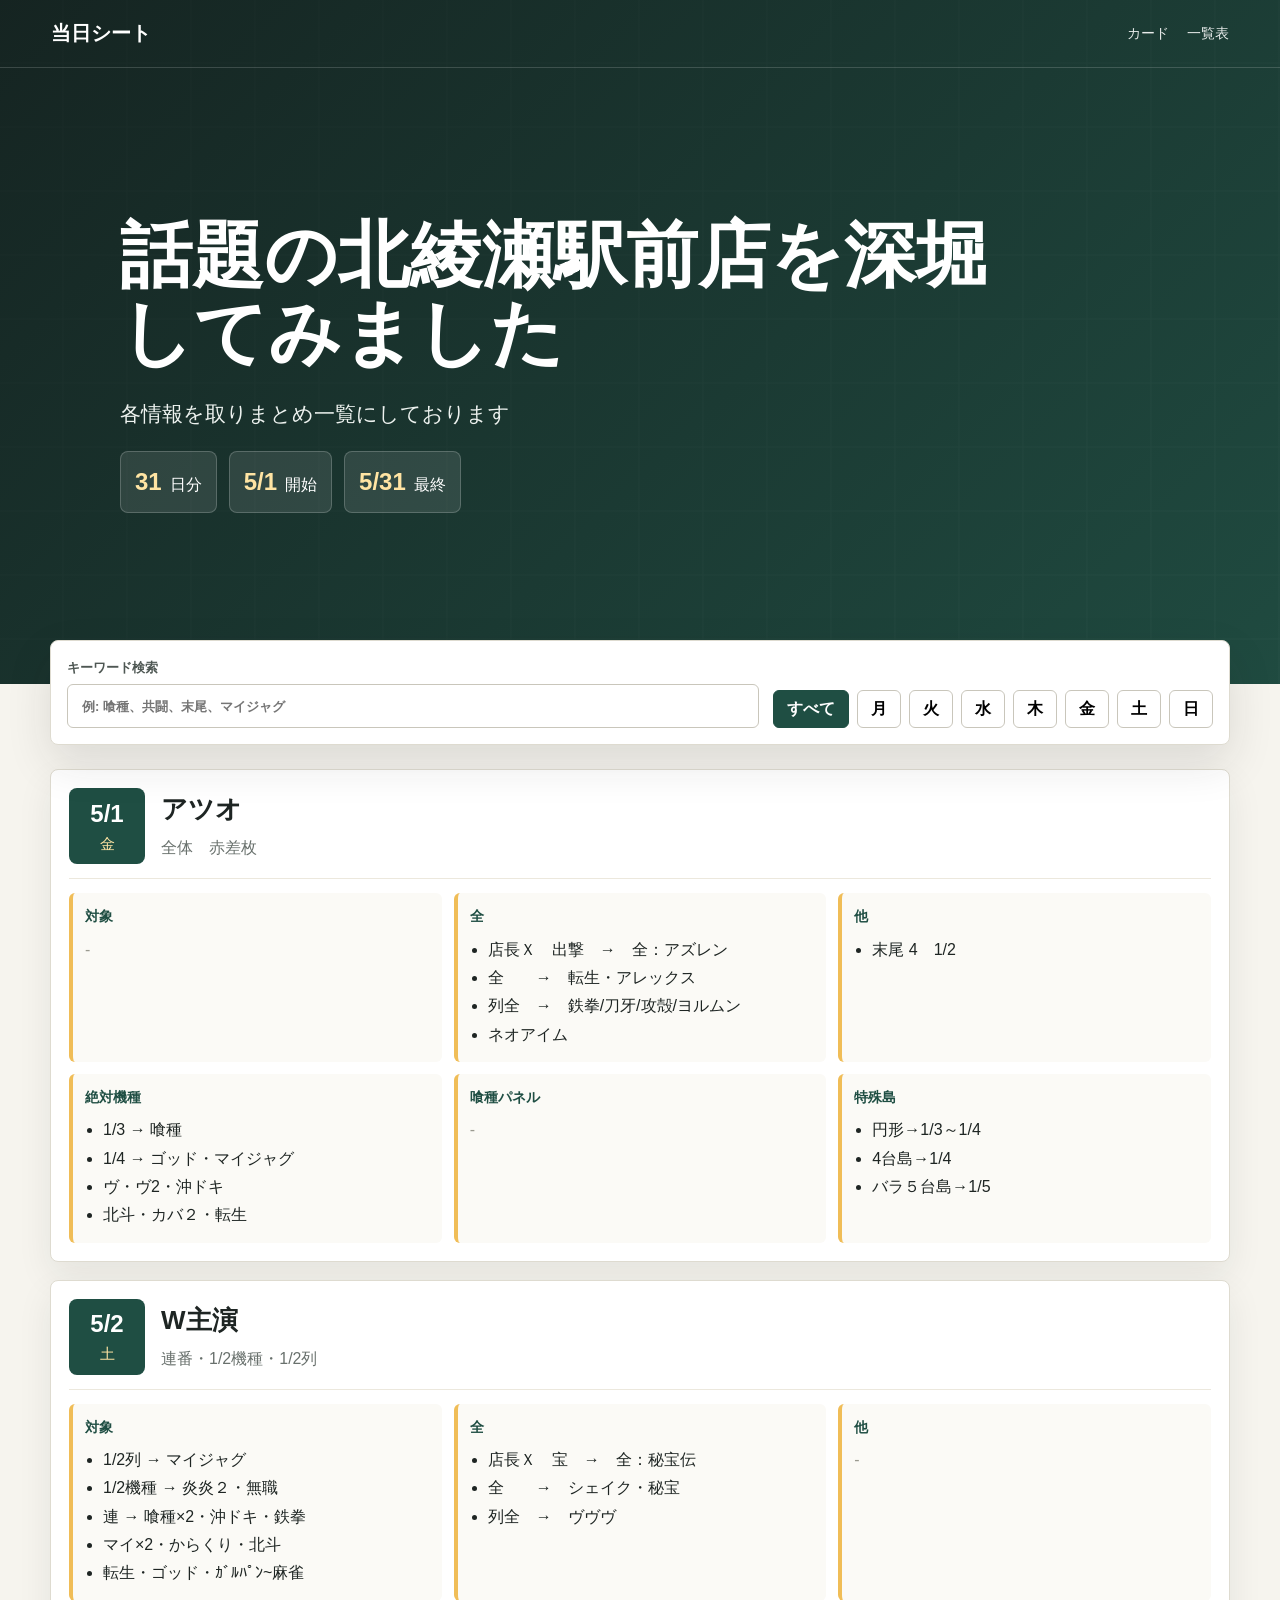
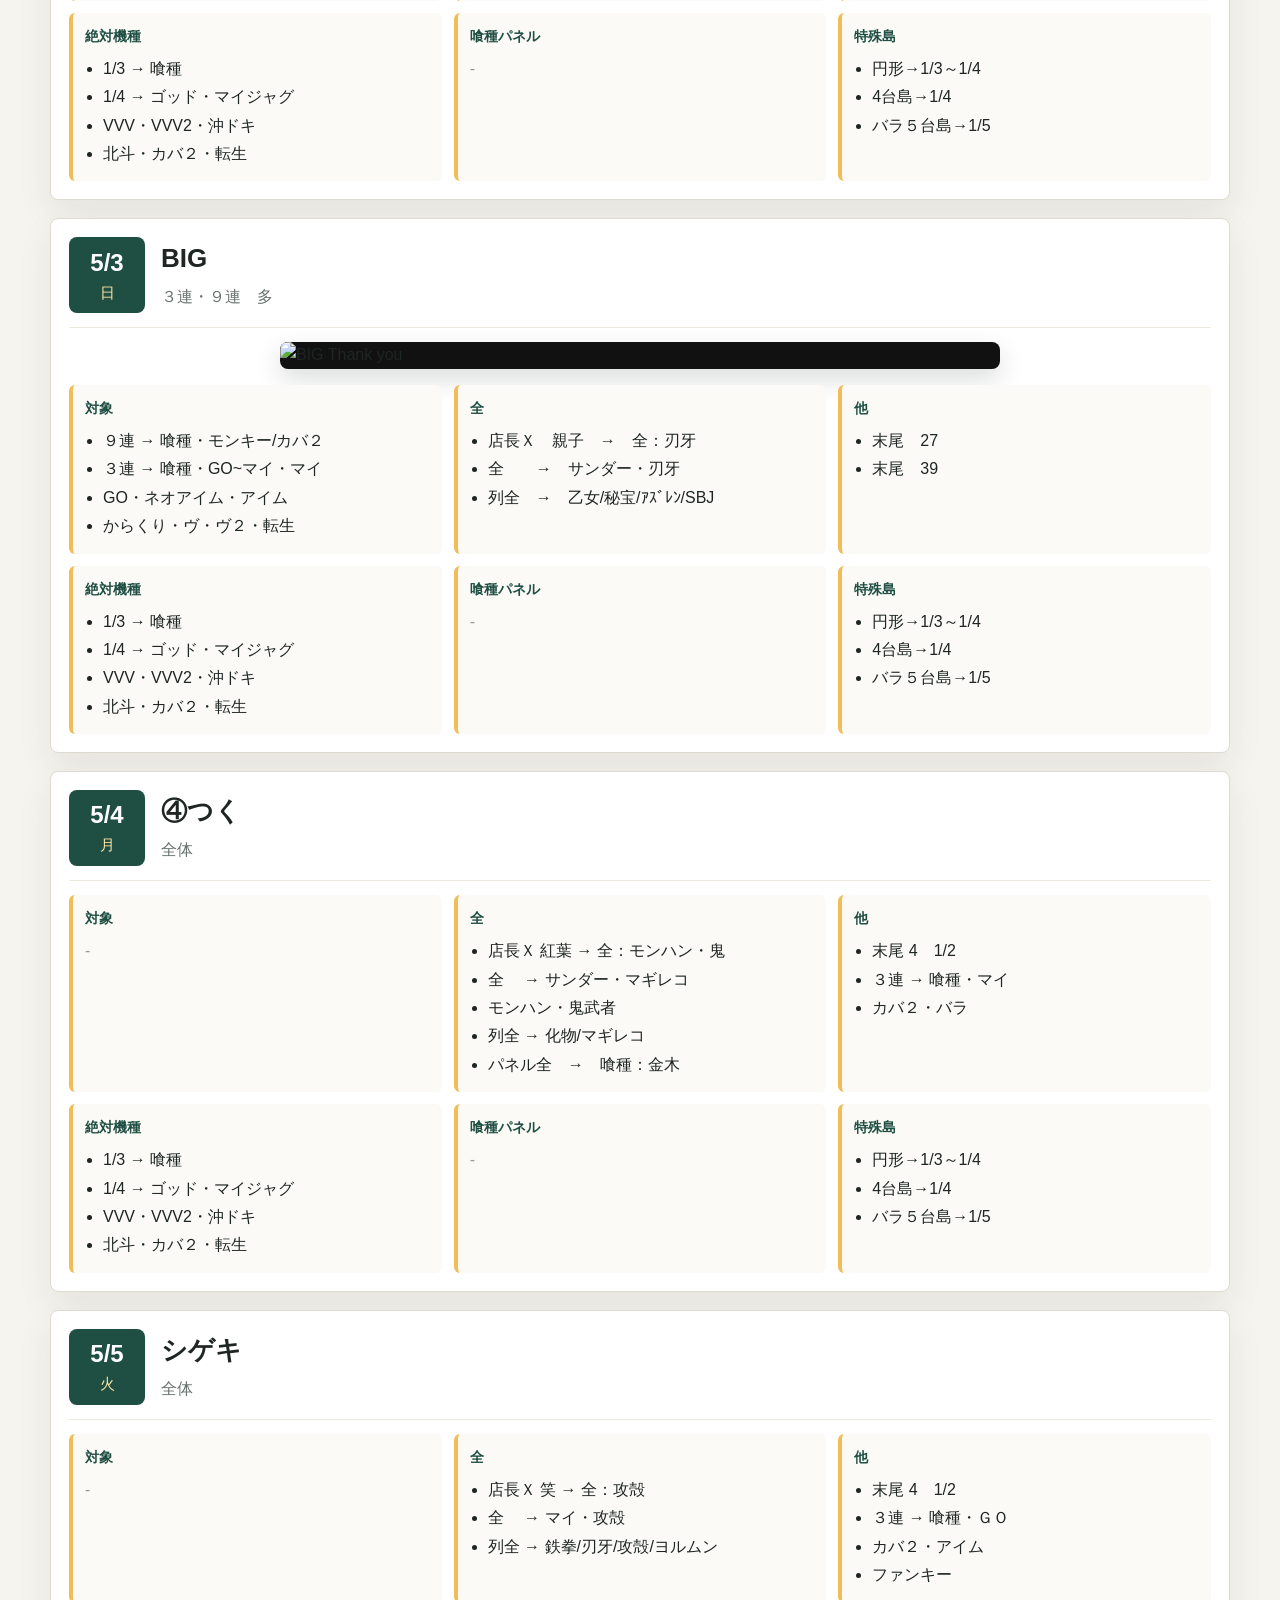
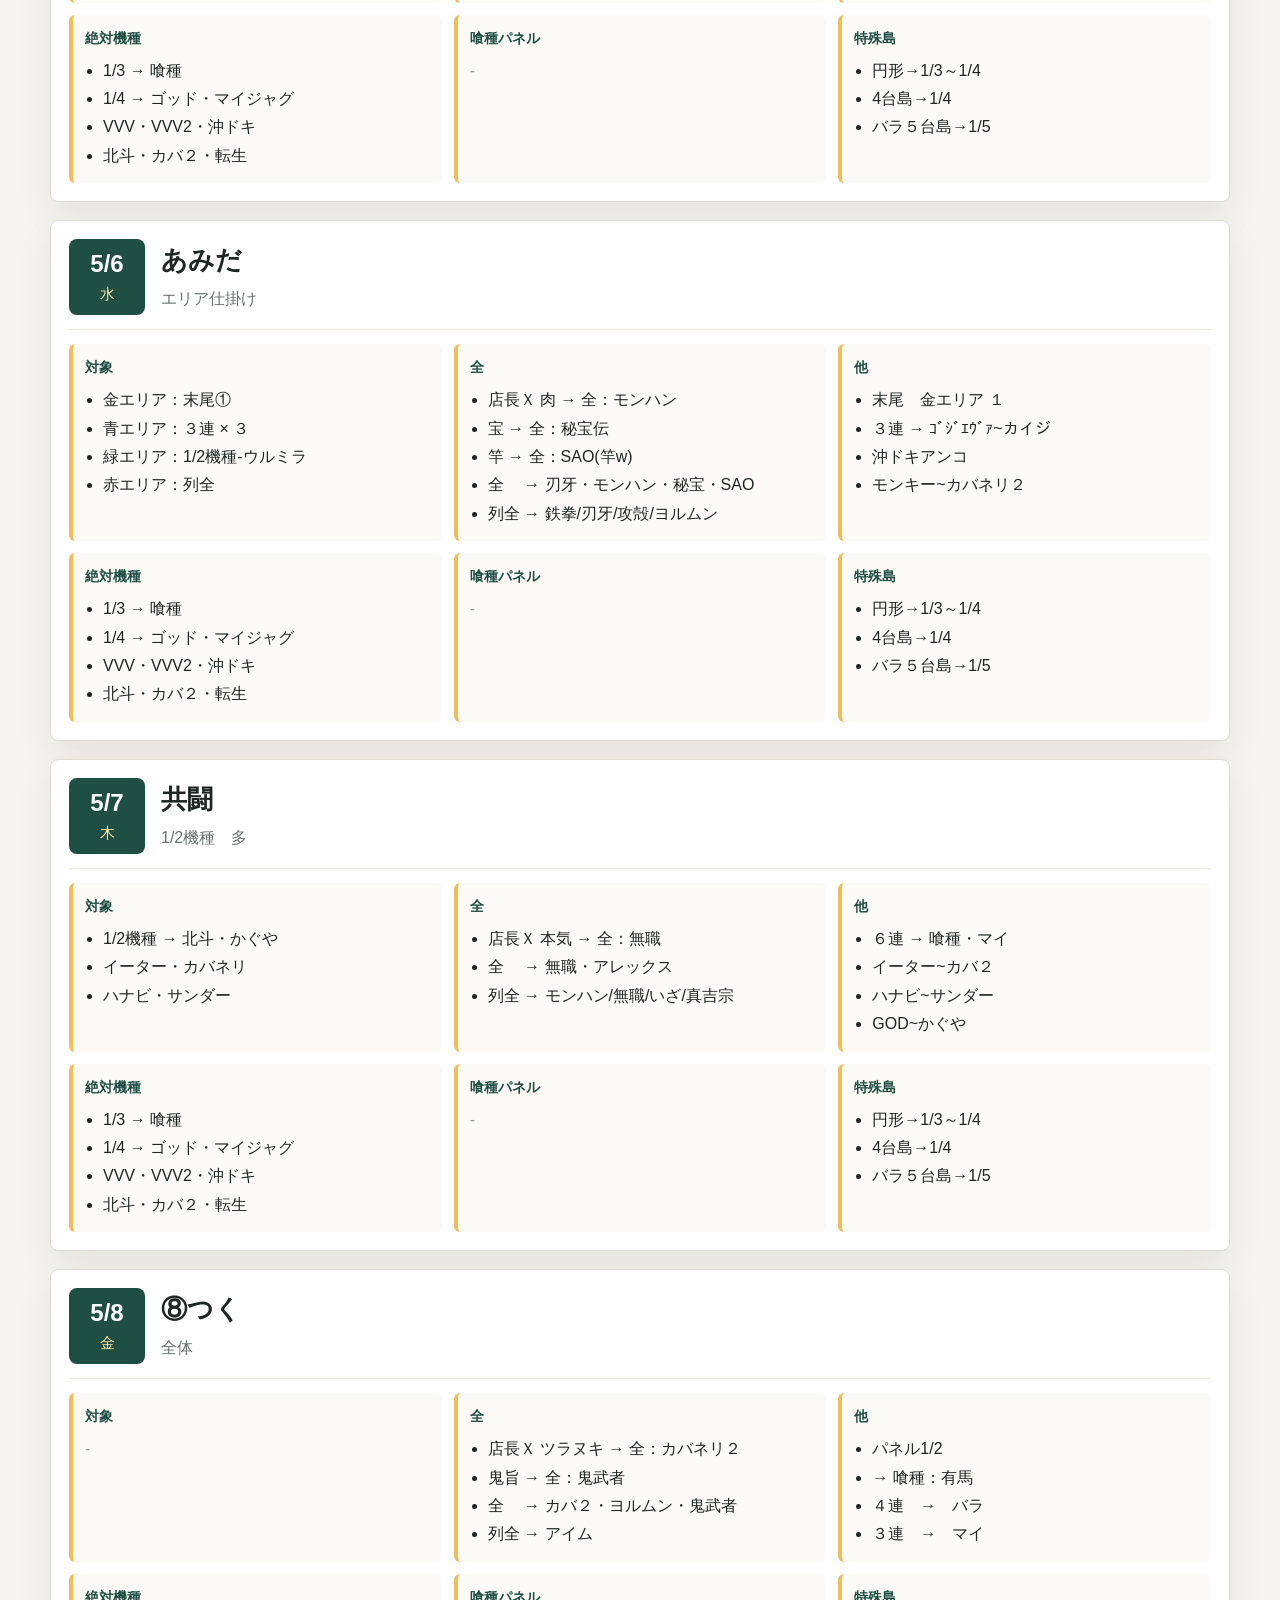
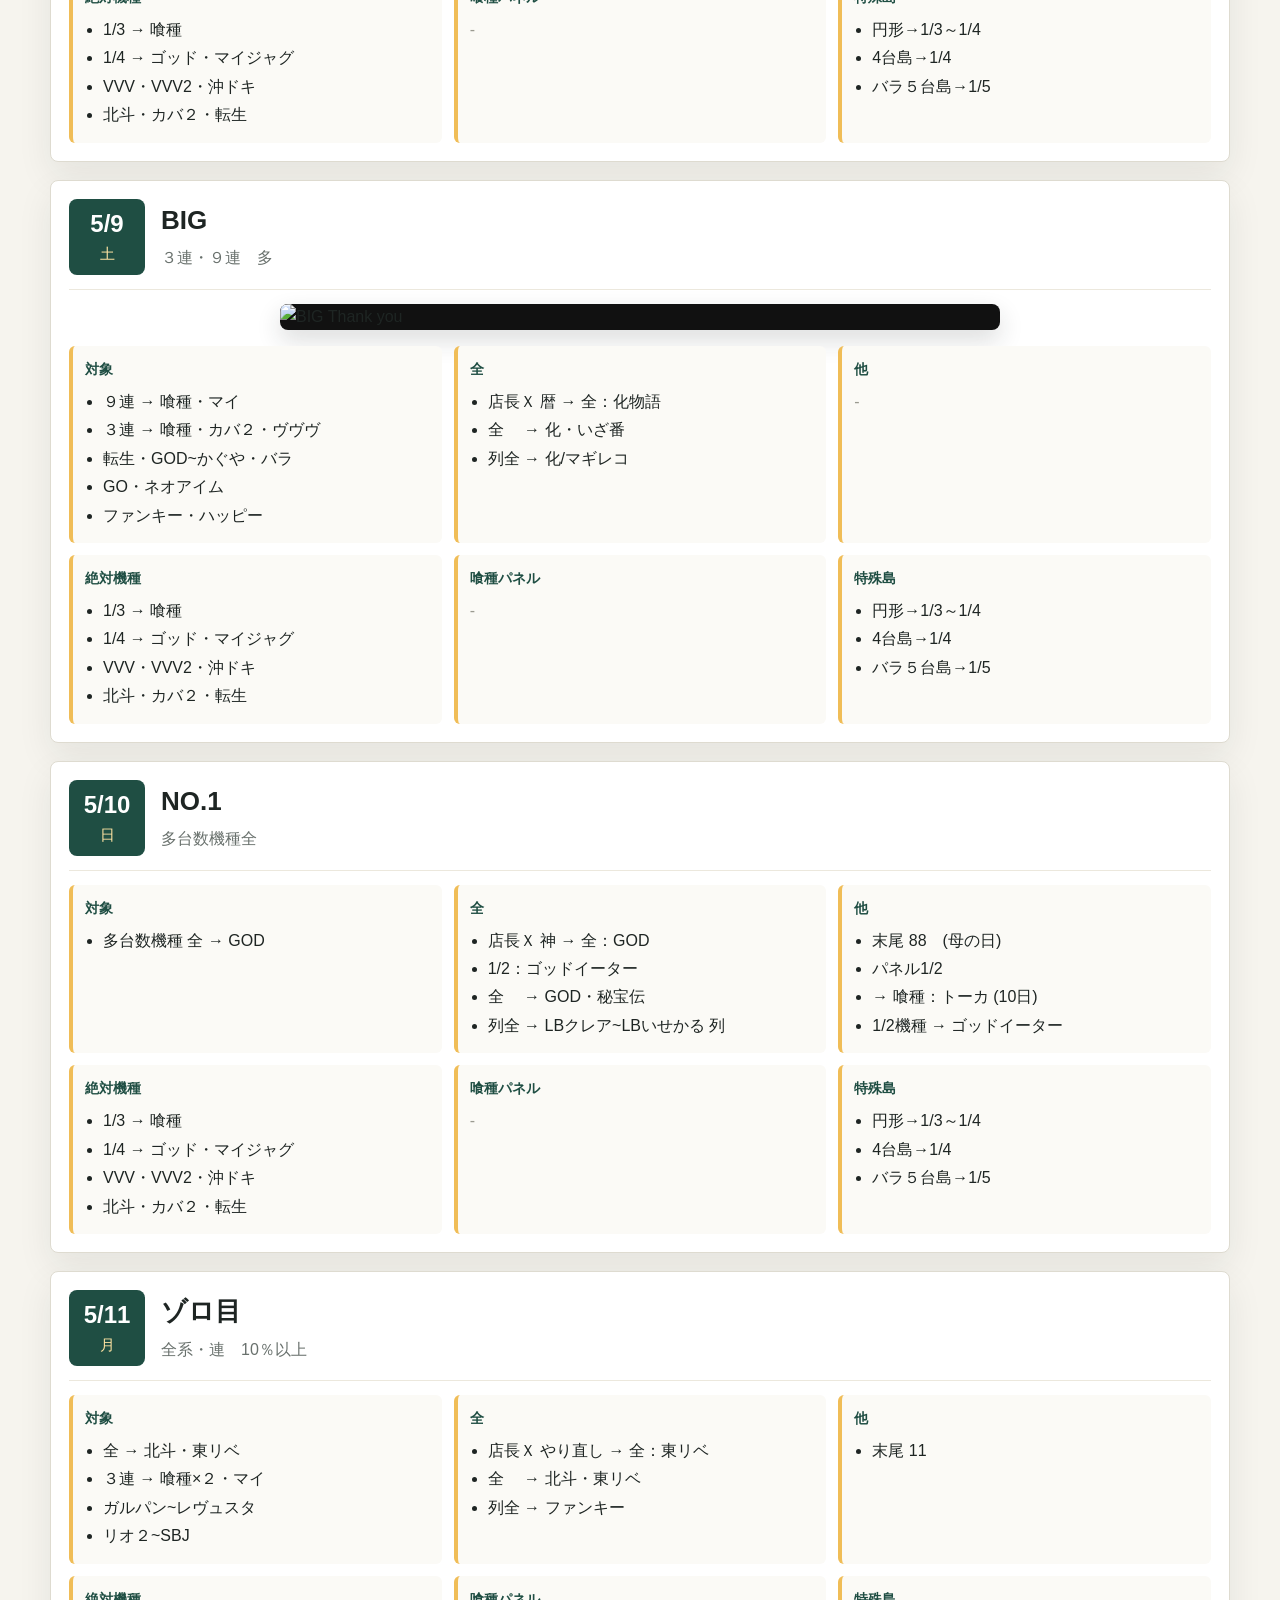
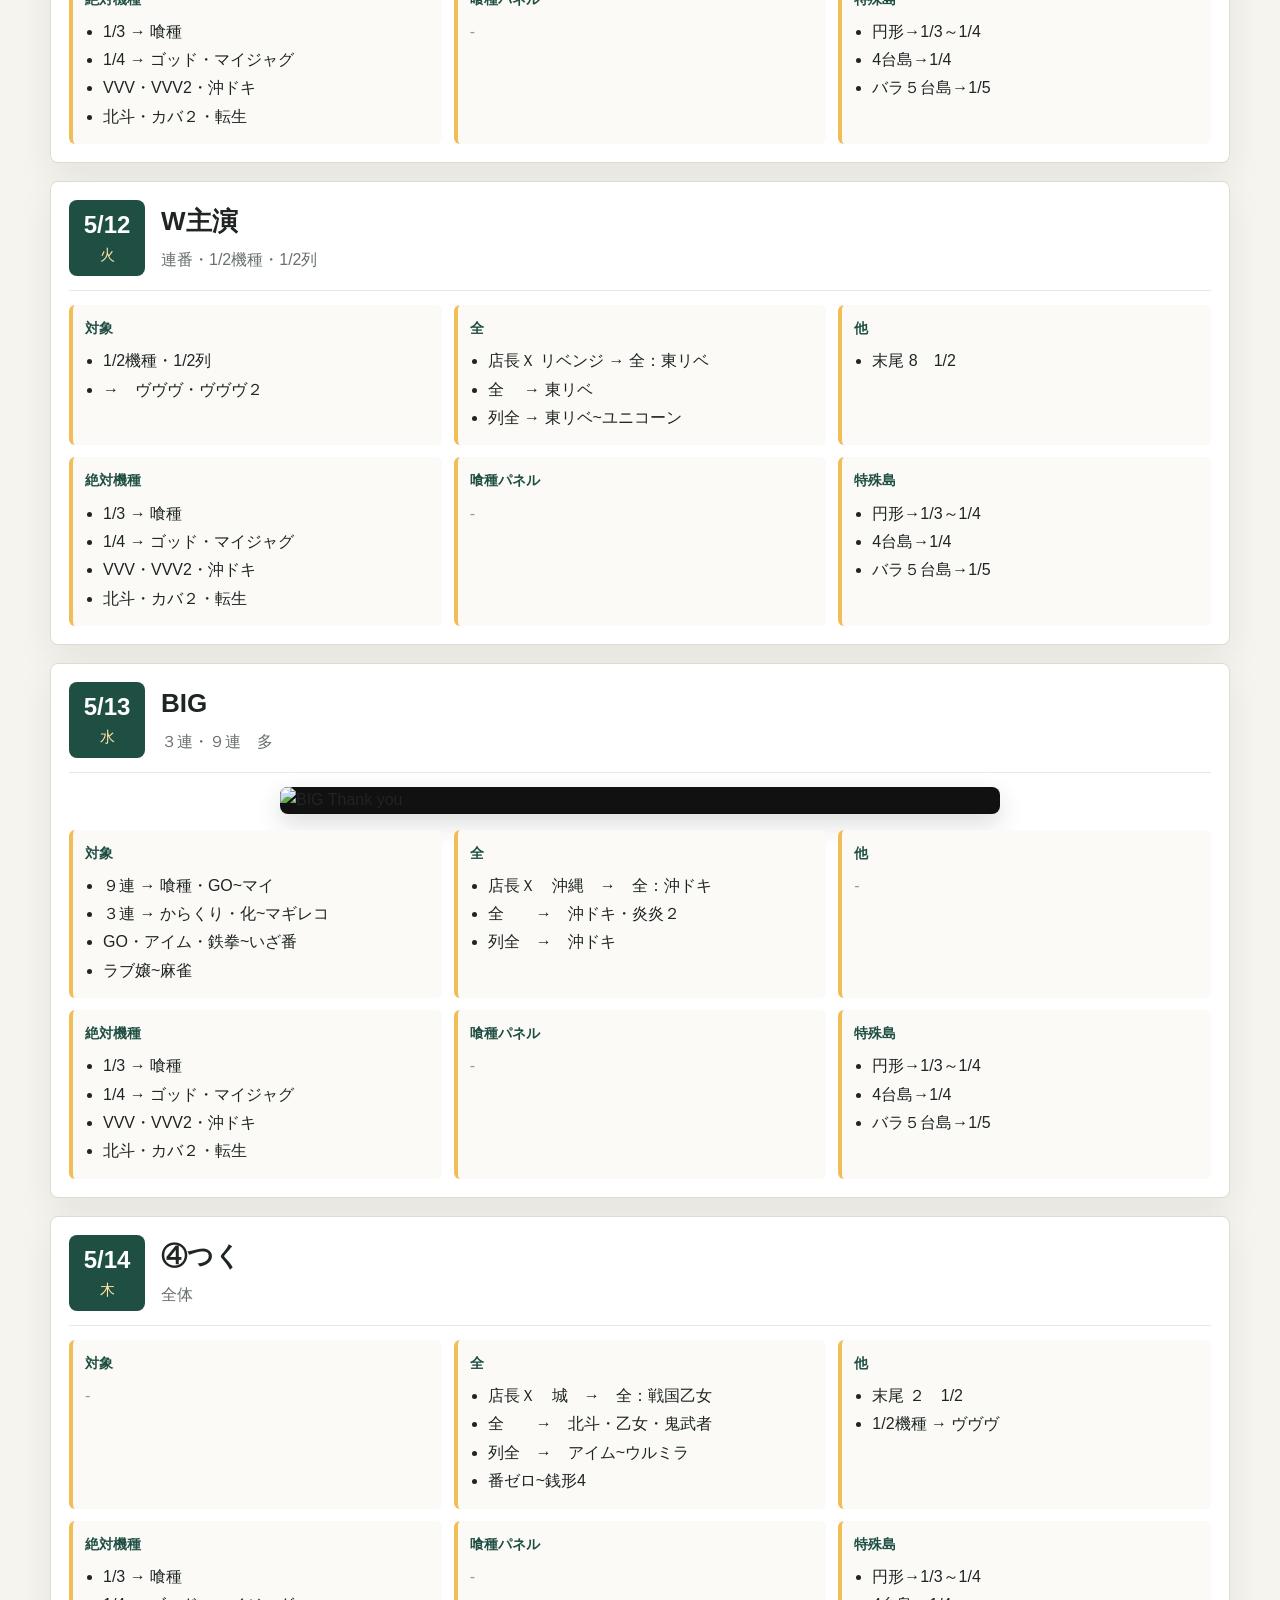
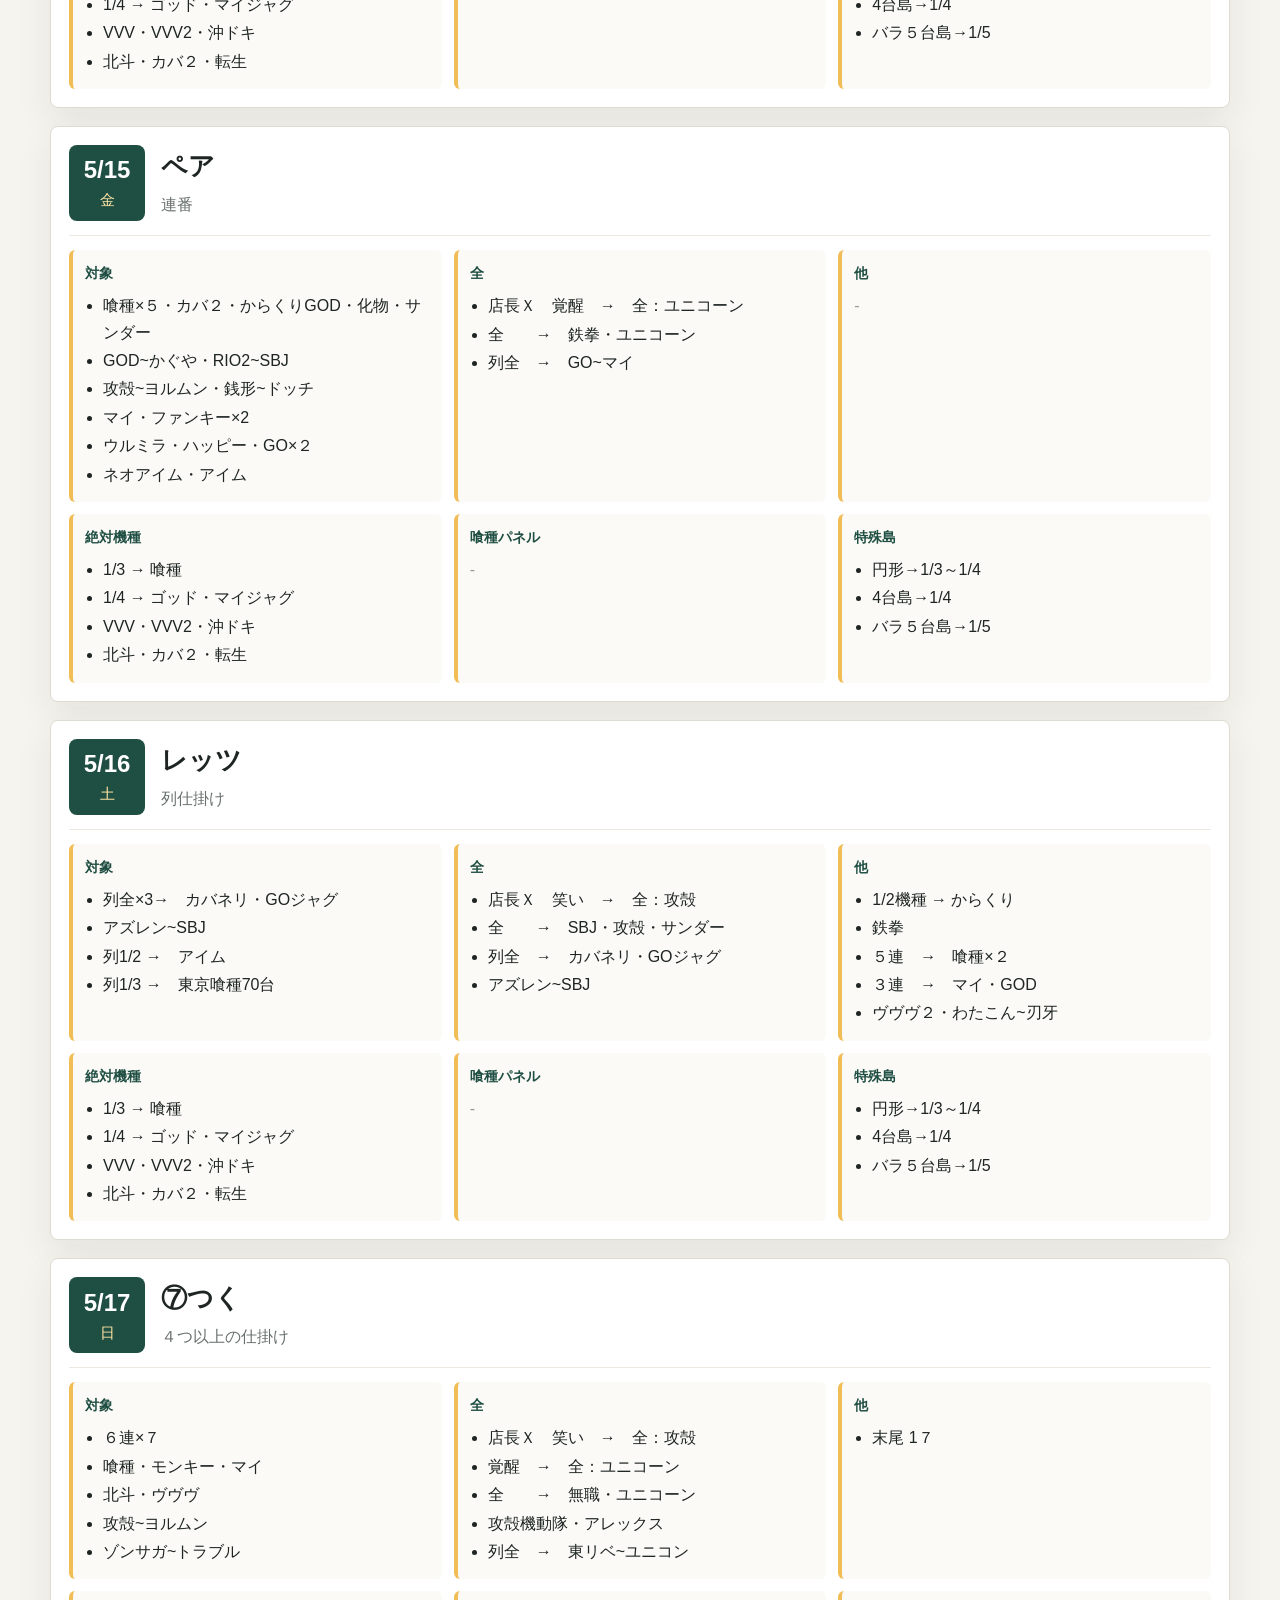
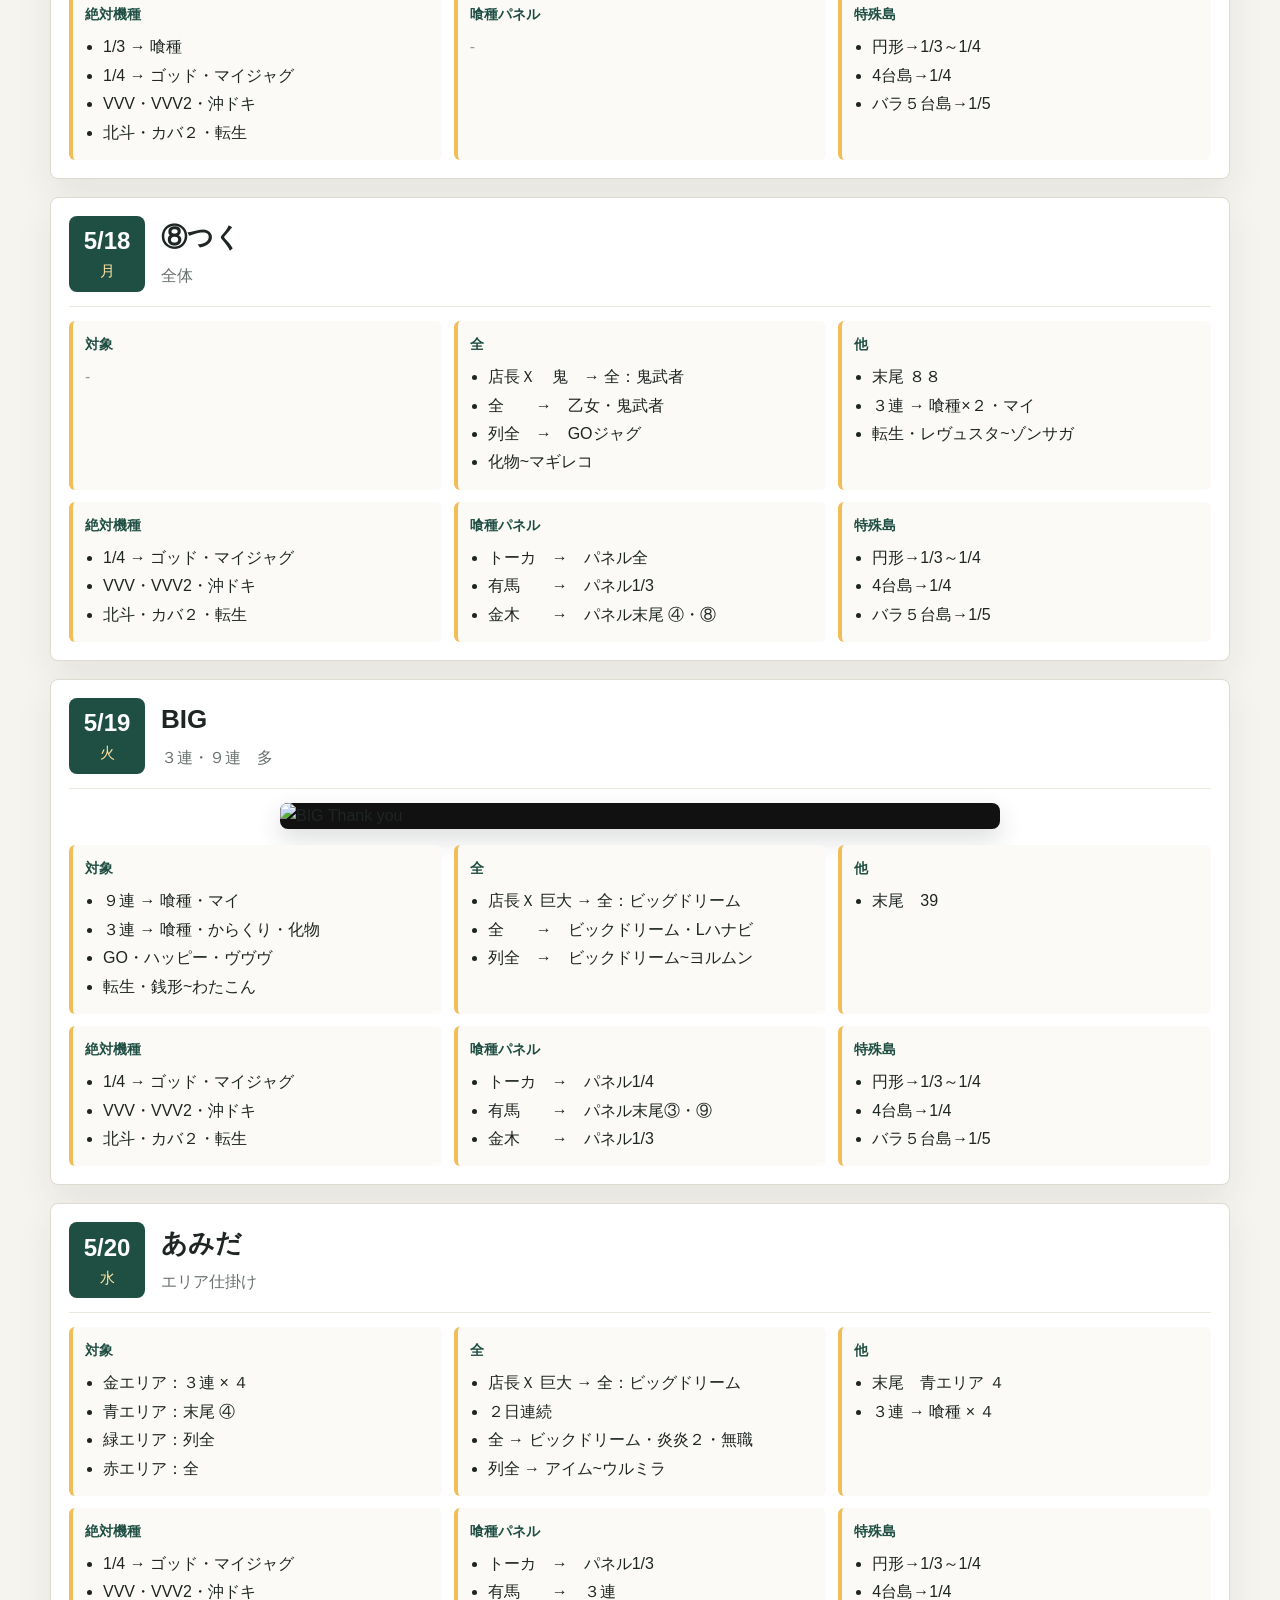
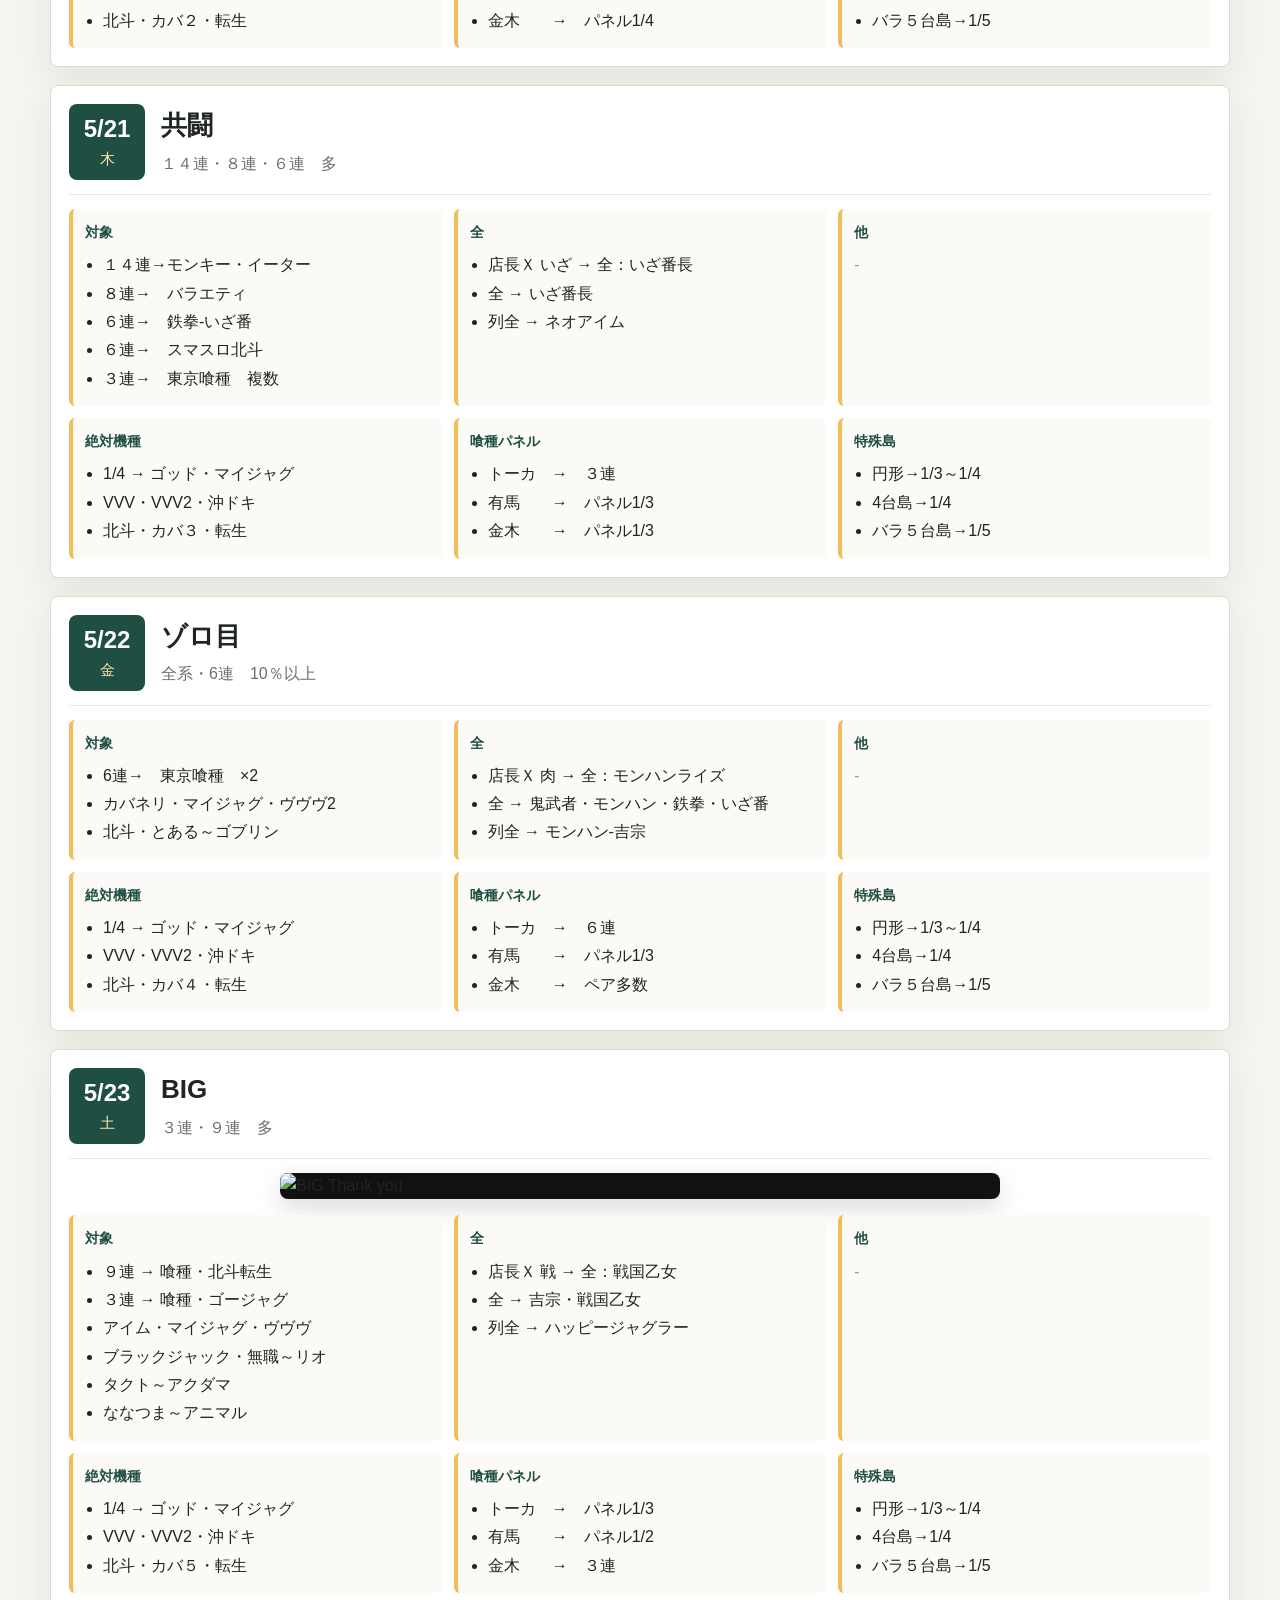
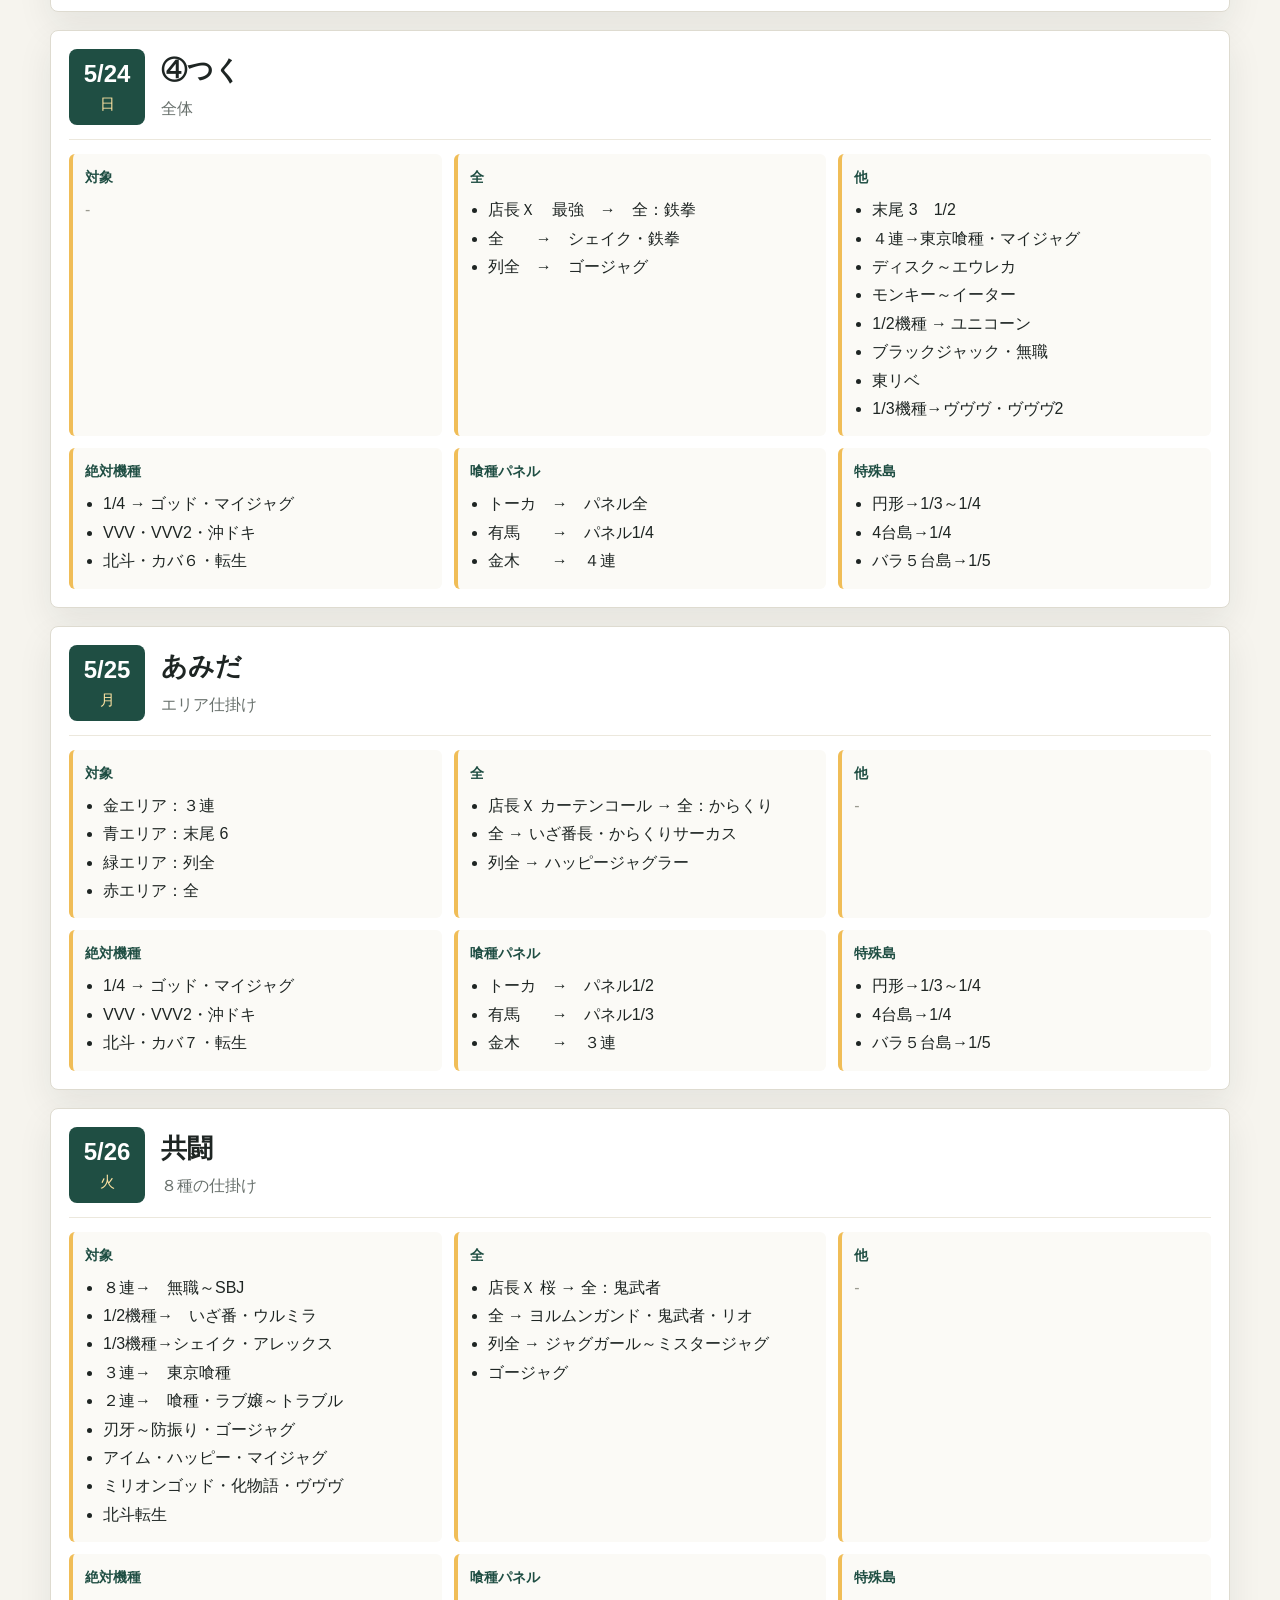
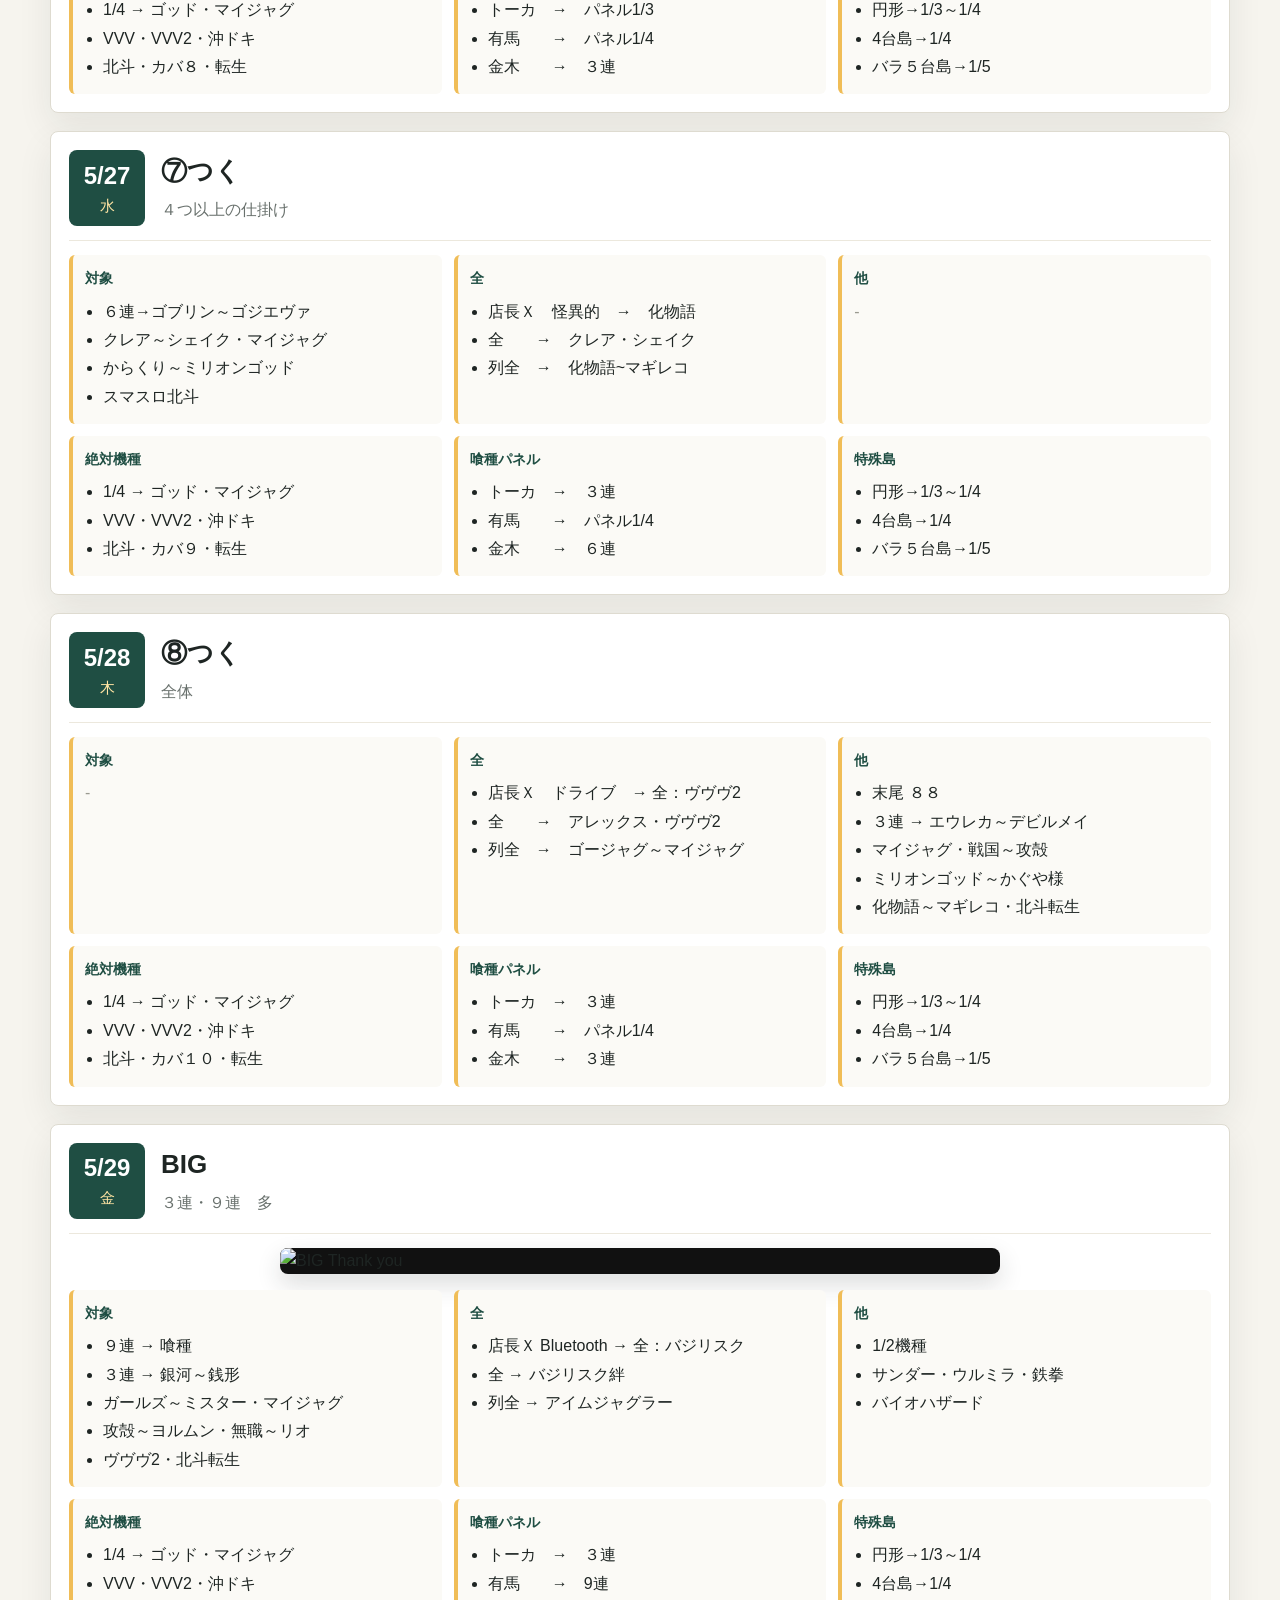
==== index.html @ 4a2bf958 "Add files via upload" ====
<!doctype html>
<html lang="ja">
<head>
  <meta charset="utf-8">
  <meta name="viewport" content="width=device-width, initial-scale=1">
  <title>当日シート | 拡散ベース</title>
  <link rel="stylesheet" href="styles.css">
</head>
<body>
  <header class="hero">
    <nav>
      <a class="brand" href="#">当日シート</a>
      <div>
        <a href="#cards">カード</a>
        <a href="#table">一覧表</a>
      </div>
    </nav>
    <div class="hero-inner">
      <h1>話題の北綾瀬駅前店を深堀してみました</h1>
      <p class="lead">各情報を取りまとめ一覧にしております</p>
      <div class="stats">
        <span><strong>31</strong>日分</span>
        <span><strong>5/1</strong>開始</span>
        <span><strong>5/31</strong>最終</span>
      </div>
    </div>
  </header>

  <main>
    <section class="toolbar" aria-label="検索と絞り込み">
      <label>
        <span>キーワード検索</span>
        <input id="search" type="search" placeholder="例: 喰種、共闘、末尾、マイジャグ">
      </label>
      <div class="filters" role="group" aria-label="曜日フィルター">
        <button class="active" data-filter="all" type="button">すべて</button>
        <button data-filter="月" type="button">月</button><button data-filter="火" type="button">火</button><button data-filter="水" type="button">水</button><button data-filter="木" type="button">木</button><button data-filter="金" type="button">金</button><button data-filter="土" type="button">土</button><button data-filter="日" type="button">日</button>
      </div>
    </section>

    <section id="cards" class="cards" aria-live="polite">
      
            <article class="day-card" data-weekday="金" data-search="5/1 金 アツオ 全体　赤差枚
※毎月月初１日 ー 店長ｘ　出撃　→　全：アズレン
全　　→　転生・アレックス
列全　→　鉄拳/刀牙/攻殻/ヨルムン
　　　　　ネオアイム 末尾 4　1/2 1/3 → 喰種
1/4 → ゴッド・マイジャグ
　　　 ヴ・ヴ2・沖ドキ
　　　 北斗・カバ２・転生 ー 円形→1/3～1/4
4台島→1/4
バラ５台島→1/5">
              <header>
                <div class="date-badge"><strong>5/1</strong><span>金</span></div>
                <div>
                  <h2>アツオ</h2>
                  <p>全体　赤差枚</p>
                </div>
              </header>
              
              <div class="card-grid">
                <section><h3>対象</h3><p class="muted">-</p></section>
                <section><h3>全</h3><ul><li>店長Ｘ　出撃　→　全：アズレン</li><li>全　　→　転生・アレックス</li><li>列全　→　鉄拳/刀牙/攻殻/ヨルムン</li><li>ネオアイム</li></ul></section>
                <section><h3>他</h3><ul><li>末尾 4　1/2</li></ul></section>
                <section><h3>絶対機種</h3><ul><li>1/3 → 喰種</li><li>1/4 → ゴッド・マイジャグ</li><li>ヴ・ヴ2・沖ドキ</li><li>北斗・カバ２・転生</li></ul></section>
                <section><h3>喰種パネル</h3><p class="muted">-</p></section>
                <section><h3>特殊島</h3><ul><li>円形→1/3～1/4</li><li>4台島→1/4</li><li>バラ５台島→1/5</li></ul></section>
              </div>
            </article>
            
            <article class="day-card" data-weekday="土" data-search="5/2 土 w主演 連番・1/2機種・1/2列
※２のつく日 1/2列 → マイジャグ
1/2機種 → 炎炎２・無職
連 → 喰種×2・沖ドキ・鉄拳
　マイ×2・からくり・北斗
　転生・ゴッド・ｶﾞﾙﾊﾟﾝ~麻雀 店長ｘ　宝　→　全：秘宝伝
全　　→　シェイク・秘宝
列全　→　ヴヴヴ ー 1/3 → 喰種
1/4 → ゴッド・マイジャグ
　　　 vvv・vvv2・沖ドキ
　　　 北斗・カバ２・転生 ー 円形→1/3～1/4
4台島→1/4
バラ５台島→1/5">
              <header>
                <div class="date-badge"><strong>5/2</strong><span>土</span></div>
                <div>
                  <h2>W主演</h2>
                  <p>連番・1/2機種・1/2列</p>
                </div>
              </header>
              
              <div class="card-grid">
                <section><h3>対象</h3><ul><li>1/2列 → マイジャグ</li><li>1/2機種 → 炎炎２・無職</li><li>連 → 喰種×2・沖ドキ・鉄拳</li><li>マイ×2・からくり・北斗</li><li>転生・ゴッド・ｶﾞﾙﾊﾟﾝ~麻雀</li></ul></section>
                <section><h3>全</h3><ul><li>店長Ｘ　宝　→　全：秘宝伝</li><li>全　　→　シェイク・秘宝</li><li>列全　→　ヴヴヴ</li></ul></section>
                <section><h3>他</h3><p class="muted">-</p></section>
                <section><h3>絶対機種</h3><ul><li>1/3 → 喰種</li><li>1/4 → ゴッド・マイジャグ</li><li>VVV・VVV2・沖ドキ</li><li>北斗・カバ２・転生</li></ul></section>
                <section><h3>喰種パネル</h3><p class="muted">-</p></section>
                <section><h3>特殊島</h3><ul><li>円形→1/3～1/4</li><li>4台島→1/4</li><li>バラ５台島→1/5</li></ul></section>
              </div>
            </article>
            
            <article class="day-card" data-weekday="日" data-search="5/3 日 big
サンキュー ３連・９連　多
※３・９のつく日 ９連 → 喰種・モンキー/カバ２
３連 → 喰種・go~マイ・マイ
　go・ネオアイム・アイム
　からくり・ヴ・ヴ２・転生 店長ｘ　親子　→　全：刃牙
全　　→　サンダー・刃牙
列全　→　乙女/秘宝/ｱｽﾞﾚﾝ/sbj 末尾　27
末尾　39 1/3 → 喰種
1/4 → ゴッド・マイジャグ
　　　 vvv・vvv2・沖ドキ
　　　 北斗・カバ２・転生 ー 円形→1/3～1/4
4台島→1/4
バラ５台島→1/5">
              <header>
                <div class="date-badge"><strong>5/3</strong><span>日</span></div>
                <div>
                  <h2>BIG</h2>
                  <p>３連・９連　多</p>
                </div>
              </header>
              <figure class="big-visual"><img src="assets/big-thankyou.jpg" alt="BIG Thank you"></figure>
              <div class="card-grid">
                <section><h3>対象</h3><ul><li>９連 → 喰種・モンキー/カバ２</li><li>３連 → 喰種・GO~マイ・マイ</li><li>GO・ネオアイム・アイム</li><li>からくり・ヴ・ヴ２・転生</li></ul></section>
                <section><h3>全</h3><ul><li>店長Ｘ　親子　→　全：刃牙</li><li>全　　→　サンダー・刃牙</li><li>列全　→　乙女/秘宝/ｱｽﾞﾚﾝ/SBJ</li></ul></section>
                <section><h3>他</h3><ul><li>末尾　27</li><li>末尾　39</li></ul></section>
                <section><h3>絶対機種</h3><ul><li>1/3 → 喰種</li><li>1/4 → ゴッド・マイジャグ</li><li>VVV・VVV2・沖ドキ</li><li>北斗・カバ２・転生</li></ul></section>
                <section><h3>喰種パネル</h3><p class="muted">-</p></section>
                <section><h3>特殊島</h3><ul><li>円形→1/3～1/4</li><li>4台島→1/4</li><li>バラ５台島→1/5</li></ul></section>
              </div>
            </article>
            
            <article class="day-card" data-weekday="月" data-search="5/4 月 ④つく 全体
※４のつく日 ー 店長ｘ 紅葉 → 全：モンハン・鬼
全 　→ サンダー・マギレコ
　　　 モンハン・鬼武者
列全 → 化物/マギレコ
パネル全　→　喰種：金木 末尾 4　1/2
３連 → 喰種・マイ
　カバ２・バラ 1/3 → 喰種
1/4 → ゴッド・マイジャグ
　　　 vvv・vvv2・沖ドキ
　　　 北斗・カバ２・転生 ー 円形→1/3～1/4
4台島→1/4
バラ５台島→1/5">
              <header>
                <div class="date-badge"><strong>5/4</strong><span>月</span></div>
                <div>
                  <h2>④つく</h2>
                  <p>全体</p>
                </div>
              </header>
              
              <div class="card-grid">
                <section><h3>対象</h3><p class="muted">-</p></section>
                <section><h3>全</h3><ul><li>店長Ｘ 紅葉 → 全：モンハン・鬼</li><li>全 　→ サンダー・マギレコ</li><li>モンハン・鬼武者</li><li>列全 → 化物/マギレコ</li><li>パネル全　→　喰種：金木</li></ul></section>
                <section><h3>他</h3><ul><li>末尾 4　1/2</li><li>３連 → 喰種・マイ</li><li>カバ２・バラ</li></ul></section>
                <section><h3>絶対機種</h3><ul><li>1/3 → 喰種</li><li>1/4 → ゴッド・マイジャグ</li><li>VVV・VVV2・沖ドキ</li><li>北斗・カバ２・転生</li></ul></section>
                <section><h3>喰種パネル</h3><p class="muted">-</p></section>
                <section><h3>特殊島</h3><ul><li>円形→1/3～1/4</li><li>4台島→1/4</li><li>バラ５台島→1/5</li></ul></section>
              </div>
            </article>
            
            <article class="day-card" data-weekday="火" data-search="5/5 火 シゲキ 全体
※月ゾロ ー 店長ｘ 笑 → 全：攻殻
全 　→ マイ・攻殻
列全 → 鉄拳/刃牙/攻殻/ヨルムン 末尾 4　1/2
３連 → 喰種・ｇｏ
　　カバ２・アイム
　　ファンキー 1/3 → 喰種
1/4 → ゴッド・マイジャグ
　　　 vvv・vvv2・沖ドキ
　　　 北斗・カバ２・転生 ー 円形→1/3～1/4
4台島→1/4
バラ５台島→1/5">
              <header>
                <div class="date-badge"><strong>5/5</strong><span>火</span></div>
                <div>
                  <h2>シゲキ</h2>
                  <p>全体</p>
                </div>
              </header>
              
              <div class="card-grid">
                <section><h3>対象</h3><p class="muted">-</p></section>
                <section><h3>全</h3><ul><li>店長Ｘ 笑 → 全：攻殻</li><li>全 　→ マイ・攻殻</li><li>列全 → 鉄拳/刃牙/攻殻/ヨルムン</li></ul></section>
                <section><h3>他</h3><ul><li>末尾 4　1/2</li><li>３連 → 喰種・ＧＯ</li><li>カバ２・アイム</li><li>ファンキー</li></ul></section>
                <section><h3>絶対機種</h3><ul><li>1/3 → 喰種</li><li>1/4 → ゴッド・マイジャグ</li><li>VVV・VVV2・沖ドキ</li><li>北斗・カバ２・転生</li></ul></section>
                <section><h3>喰種パネル</h3><p class="muted">-</p></section>
                <section><h3>特殊島</h3><ul><li>円形→1/3～1/4</li><li>4台島→1/4</li><li>バラ５台島→1/5</li></ul></section>
              </div>
            </article>
            
            <article class="day-card" data-weekday="水" data-search="5/6 水 あみだ エリア仕掛け 金エリア：末尾①
青エリア：３連 × ３
緑エリア：1/2機種-ウルミラ
赤エリア：列全 店長ｘ 肉 → 全：モンハン
　　　 宝 → 全：秘宝伝
　　　 竿 → 全：sao(竿w)
全 　→ 刃牙・モンハン・秘宝・sao
列全 → 鉄拳/刃牙/攻殻/ヨルムン 末尾　金エリア １
３連 → ｺﾞｼﾞｴｳﾞｧ~カイジ
　　　沖ドキアンコ
　　モンキー~カバネリ２ 1/3 → 喰種
1/4 → ゴッド・マイジャグ
　　　 vvv・vvv2・沖ドキ
　　　 北斗・カバ２・転生 ー 円形→1/3～1/4
4台島→1/4
バラ５台島→1/5">
              <header>
                <div class="date-badge"><strong>5/6</strong><span>水</span></div>
                <div>
                  <h2>あみだ</h2>
                  <p>エリア仕掛け</p>
                </div>
              </header>
              
              <div class="card-grid">
                <section><h3>対象</h3><ul><li>金エリア：末尾①</li><li>青エリア：３連 × ３</li><li>緑エリア：1/2機種-ウルミラ</li><li>赤エリア：列全</li></ul></section>
                <section><h3>全</h3><ul><li>店長Ｘ 肉 → 全：モンハン</li><li>宝 → 全：秘宝伝</li><li>竿 → 全：SAO(竿w)</li><li>全 　→ 刃牙・モンハン・秘宝・SAO</li><li>列全 → 鉄拳/刃牙/攻殻/ヨルムン</li></ul></section>
                <section><h3>他</h3><ul><li>末尾　金エリア １</li><li>３連 → ｺﾞｼﾞｴｳﾞｧ~カイジ</li><li>沖ドキアンコ</li><li>モンキー~カバネリ２</li></ul></section>
                <section><h3>絶対機種</h3><ul><li>1/3 → 喰種</li><li>1/4 → ゴッド・マイジャグ</li><li>VVV・VVV2・沖ドキ</li><li>北斗・カバ２・転生</li></ul></section>
                <section><h3>喰種パネル</h3><p class="muted">-</p></section>
                <section><h3>特殊島</h3><ul><li>円形→1/3～1/4</li><li>4台島→1/4</li><li>バラ５台島→1/5</li></ul></section>
              </div>
            </article>
            
            <article class="day-card" data-weekday="木" data-search="5/7 木 共闘 1/2機種　多
※毎月７日　エクアリ共闘 1/2機種 → 北斗・かぐや
　　　　イーター・カバネリ
　　　　ハナビ・サンダー 店長ｘ 本気 → 全：無職
全 　→ 無職・アレックス
列全 → モンハン/無職/いざ/真吉宗 ６連 → 喰種・マイ
　　イーター~カバ２
　　ハナビ~サンダー
　　god~かぐや 1/3 → 喰種
1/4 → ゴッド・マイジャグ
　　　 vvv・vvv2・沖ドキ
　　　 北斗・カバ２・転生 ー 円形→1/3～1/4
4台島→1/4
バラ５台島→1/5">
              <header>
                <div class="date-badge"><strong>5/7</strong><span>木</span></div>
                <div>
                  <h2>共闘</h2>
                  <p>1/2機種　多</p>
                </div>
              </header>
              
              <div class="card-grid">
                <section><h3>対象</h3><ul><li>1/2機種 → 北斗・かぐや</li><li>イーター・カバネリ</li><li>ハナビ・サンダー</li></ul></section>
                <section><h3>全</h3><ul><li>店長Ｘ 本気 → 全：無職</li><li>全 　→ 無職・アレックス</li><li>列全 → モンハン/無職/いざ/真吉宗</li></ul></section>
                <section><h3>他</h3><ul><li>６連 → 喰種・マイ</li><li>イーター~カバ２</li><li>ハナビ~サンダー</li><li>GOD~かぐや</li></ul></section>
                <section><h3>絶対機種</h3><ul><li>1/3 → 喰種</li><li>1/4 → ゴッド・マイジャグ</li><li>VVV・VVV2・沖ドキ</li><li>北斗・カバ２・転生</li></ul></section>
                <section><h3>喰種パネル</h3><p class="muted">-</p></section>
                <section><h3>特殊島</h3><ul><li>円形→1/3～1/4</li><li>4台島→1/4</li><li>バラ５台島→1/5</li></ul></section>
              </div>
            </article>
            
            <article class="day-card" data-weekday="金" data-search="5/8 金 ⑧つく 全体
※８のつく日 ー 店長ｘ ツラヌキ → 全：カバネリ２
　　　　　鬼旨 → 全：鬼武者　　
全 　→ カバ２・ヨルムン・鬼武者
列全 → アイム パネル1/2
　　→ 喰種：有馬
４連　→　バラ
３連　→　マイ 1/3 → 喰種
1/4 → ゴッド・マイジャグ
　　　 vvv・vvv2・沖ドキ
　　　 北斗・カバ２・転生 ー 円形→1/3～1/4
4台島→1/4
バラ５台島→1/5">
              <header>
                <div class="date-badge"><strong>5/8</strong><span>金</span></div>
                <div>
                  <h2>⑧つく</h2>
                  <p>全体</p>
                </div>
              </header>
              
              <div class="card-grid">
                <section><h3>対象</h3><p class="muted">-</p></section>
                <section><h3>全</h3><ul><li>店長Ｘ ツラヌキ → 全：カバネリ２</li><li>鬼旨 → 全：鬼武者</li><li>全 　→ カバ２・ヨルムン・鬼武者</li><li>列全 → アイム</li></ul></section>
                <section><h3>他</h3><ul><li>パネル1/2</li><li>→ 喰種：有馬</li><li>４連　→　バラ</li><li>３連　→　マイ</li></ul></section>
                <section><h3>絶対機種</h3><ul><li>1/3 → 喰種</li><li>1/4 → ゴッド・マイジャグ</li><li>VVV・VVV2・沖ドキ</li><li>北斗・カバ２・転生</li></ul></section>
                <section><h3>喰種パネル</h3><p class="muted">-</p></section>
                <section><h3>特殊島</h3><ul><li>円形→1/3～1/4</li><li>4台島→1/4</li><li>バラ５台島→1/5</li></ul></section>
              </div>
            </article>
            
            <article class="day-card" data-weekday="土" data-search="5/9 土 big
サンキュー ３連・９連　多
※３・９のつく日 ９連 → 喰種・マイ
３連 → 喰種・カバ２・ヴヴヴ
　転生・god~かぐや・バラ
　go・ネオアイム
　ファンキー・ハッピー 店長ｘ 暦 → 全：化物語
全 　→ 化・いざ番
列全 → 化/マギレコ ー 1/3 → 喰種
1/4 → ゴッド・マイジャグ
　　　 vvv・vvv2・沖ドキ
　　　 北斗・カバ２・転生 ー 円形→1/3～1/4
4台島→1/4
バラ５台島→1/5">
              <header>
                <div class="date-badge"><strong>5/9</strong><span>土</span></div>
                <div>
                  <h2>BIG</h2>
                  <p>３連・９連　多</p>
                </div>
              </header>
              <figure class="big-visual"><img src="assets/big-thankyou.jpg" alt="BIG Thank you"></figure>
              <div class="card-grid">
                <section><h3>対象</h3><ul><li>９連 → 喰種・マイ</li><li>３連 → 喰種・カバ２・ヴヴヴ</li><li>転生・GOD~かぐや・バラ</li><li>GO・ネオアイム</li><li>ファンキー・ハッピー</li></ul></section>
                <section><h3>全</h3><ul><li>店長Ｘ 暦 → 全：化物語</li><li>全 　→ 化・いざ番</li><li>列全 → 化/マギレコ</li></ul></section>
                <section><h3>他</h3><p class="muted">-</p></section>
                <section><h3>絶対機種</h3><ul><li>1/3 → 喰種</li><li>1/4 → ゴッド・マイジャグ</li><li>VVV・VVV2・沖ドキ</li><li>北斗・カバ２・転生</li></ul></section>
                <section><h3>喰種パネル</h3><p class="muted">-</p></section>
                <section><h3>特殊島</h3><ul><li>円形→1/3～1/4</li><li>4台島→1/4</li><li>バラ５台島→1/5</li></ul></section>
              </div>
            </article>
            
            <article class="day-card" data-weekday="日" data-search="5/10 日 no.1 多台数機種全 多台数機種 全 → god 店長ｘ 神 → 全：god
　　　　　1/2：ゴッドイーター
全 　→ god・秘宝伝
列全 → lbクレア~lbいせかる 列 末尾 88　(母の日)
パネル1/2
→ 喰種：トーカ (10日)
1/2機種 → ゴッドイーター 1/3 → 喰種
1/4 → ゴッド・マイジャグ
　　　 vvv・vvv2・沖ドキ
　　　 北斗・カバ２・転生 ー 円形→1/3～1/4
4台島→1/4
バラ５台島→1/5">
              <header>
                <div class="date-badge"><strong>5/10</strong><span>日</span></div>
                <div>
                  <h2>NO.1</h2>
                  <p>多台数機種全</p>
                </div>
              </header>
              
              <div class="card-grid">
                <section><h3>対象</h3><ul><li>多台数機種 全 → GOD</li></ul></section>
                <section><h3>全</h3><ul><li>店長Ｘ 神 → 全：GOD</li><li>1/2：ゴッドイーター</li><li>全 　→ GOD・秘宝伝</li><li>列全 → LBクレア~LBいせかる 列</li></ul></section>
                <section><h3>他</h3><ul><li>末尾 88　(母の日)</li><li>パネル1/2</li><li>→ 喰種：トーカ (10日)</li><li>1/2機種 → ゴッドイーター</li></ul></section>
                <section><h3>絶対機種</h3><ul><li>1/3 → 喰種</li><li>1/4 → ゴッド・マイジャグ</li><li>VVV・VVV2・沖ドキ</li><li>北斗・カバ２・転生</li></ul></section>
                <section><h3>喰種パネル</h3><p class="muted">-</p></section>
                <section><h3>特殊島</h3><ul><li>円形→1/3～1/4</li><li>4台島→1/4</li><li>バラ５台島→1/5</li></ul></section>
              </div>
            </article>
            
            <article class="day-card" data-weekday="月" data-search="5/11 月 ゾロ目 全系・連　10％以上 全 → 北斗・東リベ
３連 → 喰種×２・マイ
　　ガルパン~レヴュスタ
　　リオ２~sbj 店長ｘ やり直し → 全：東リベ
全 　→ 北斗・東リベ
列全 → ファンキー 末尾 11 1/3 → 喰種
1/4 → ゴッド・マイジャグ
　　　 vvv・vvv2・沖ドキ
　　　 北斗・カバ２・転生 ー 円形→1/3～1/4
4台島→1/4
バラ５台島→1/5">
              <header>
                <div class="date-badge"><strong>5/11</strong><span>月</span></div>
                <div>
                  <h2>ゾロ目</h2>
                  <p>全系・連　10％以上</p>
                </div>
              </header>
              
              <div class="card-grid">
                <section><h3>対象</h3><ul><li>全 → 北斗・東リベ</li><li>３連 → 喰種×２・マイ</li><li>ガルパン~レヴュスタ</li><li>リオ２~SBJ</li></ul></section>
                <section><h3>全</h3><ul><li>店長Ｘ やり直し → 全：東リベ</li><li>全 　→ 北斗・東リベ</li><li>列全 → ファンキー</li></ul></section>
                <section><h3>他</h3><ul><li>末尾 11</li></ul></section>
                <section><h3>絶対機種</h3><ul><li>1/3 → 喰種</li><li>1/4 → ゴッド・マイジャグ</li><li>VVV・VVV2・沖ドキ</li><li>北斗・カバ２・転生</li></ul></section>
                <section><h3>喰種パネル</h3><p class="muted">-</p></section>
                <section><h3>特殊島</h3><ul><li>円形→1/3～1/4</li><li>4台島→1/4</li><li>バラ５台島→1/5</li></ul></section>
              </div>
            </article>
            
            <article class="day-card" data-weekday="火" data-search="5/12 火 w主演 連番・1/2機種・1/2列
※２のつく日 1/2機種・1/2列
　→　ヴヴヴ・ヴヴヴ２ 店長ｘ リベンジ → 全：東リベ
全 　→ 東リベ
列全 → 東リベ~ユニコーン 末尾 8　1/2 1/3 → 喰種
1/4 → ゴッド・マイジャグ
　　　 vvv・vvv2・沖ドキ
　　　 北斗・カバ２・転生 ー 円形→1/3～1/4
4台島→1/4
バラ５台島→1/5">
              <header>
                <div class="date-badge"><strong>5/12</strong><span>火</span></div>
                <div>
                  <h2>W主演</h2>
                  <p>連番・1/2機種・1/2列</p>
                </div>
              </header>
              
              <div class="card-grid">
                <section><h3>対象</h3><ul><li>1/2機種・1/2列</li><li>→　ヴヴヴ・ヴヴヴ２</li></ul></section>
                <section><h3>全</h3><ul><li>店長Ｘ リベンジ → 全：東リベ</li><li>全 　→ 東リベ</li><li>列全 → 東リベ~ユニコーン</li></ul></section>
                <section><h3>他</h3><ul><li>末尾 8　1/2</li></ul></section>
                <section><h3>絶対機種</h3><ul><li>1/3 → 喰種</li><li>1/4 → ゴッド・マイジャグ</li><li>VVV・VVV2・沖ドキ</li><li>北斗・カバ２・転生</li></ul></section>
                <section><h3>喰種パネル</h3><p class="muted">-</p></section>
                <section><h3>特殊島</h3><ul><li>円形→1/3～1/4</li><li>4台島→1/4</li><li>バラ５台島→1/5</li></ul></section>
              </div>
            </article>
            
            <article class="day-card" data-weekday="水" data-search="5/13 水 big
サンキュー ３連・９連　多
※３・９のつく日 ９連 → 喰種・go~マイ
３連 → からくり・化~マギレコ
　go・アイム・鉄拳~いざ番
　ラブ嬢~麻雀 店長ｘ　沖縄　→　全：沖ドキ
全　　→　沖ドキ・炎炎２
列全　→　沖ドキ ー 1/3 → 喰種
1/4 → ゴッド・マイジャグ
　　　 vvv・vvv2・沖ドキ
　　　 北斗・カバ２・転生 ー 円形→1/3～1/4
4台島→1/4
バラ５台島→1/5">
              <header>
                <div class="date-badge"><strong>5/13</strong><span>水</span></div>
                <div>
                  <h2>BIG</h2>
                  <p>３連・９連　多</p>
                </div>
              </header>
              <figure class="big-visual"><img src="assets/big-thankyou.jpg" alt="BIG Thank you"></figure>
              <div class="card-grid">
                <section><h3>対象</h3><ul><li>９連 → 喰種・GO~マイ</li><li>３連 → からくり・化~マギレコ</li><li>GO・アイム・鉄拳~いざ番</li><li>ラブ嬢~麻雀</li></ul></section>
                <section><h3>全</h3><ul><li>店長Ｘ　沖縄　→　全：沖ドキ</li><li>全　　→　沖ドキ・炎炎２</li><li>列全　→　沖ドキ</li></ul></section>
                <section><h3>他</h3><p class="muted">-</p></section>
                <section><h3>絶対機種</h3><ul><li>1/3 → 喰種</li><li>1/4 → ゴッド・マイジャグ</li><li>VVV・VVV2・沖ドキ</li><li>北斗・カバ２・転生</li></ul></section>
                <section><h3>喰種パネル</h3><p class="muted">-</p></section>
                <section><h3>特殊島</h3><ul><li>円形→1/3～1/4</li><li>4台島→1/4</li><li>バラ５台島→1/5</li></ul></section>
              </div>
            </article>
            
            <article class="day-card" data-weekday="木" data-search="5/14 木 ④つく 全体
※４のつく日 ー 店長ｘ　城　→　全：戦国乙女
全　　→　北斗・乙女・鬼武者
列全　→　アイム~ウルミラ
　　　　　番ゼロ~銭形4 末尾 ２　1/2
1/2機種 → ヴヴヴ 1/3 → 喰種
1/4 → ゴッド・マイジャグ
　　　 vvv・vvv2・沖ドキ
　　　 北斗・カバ２・転生 ー 円形→1/3～1/4
4台島→1/4
バラ５台島→1/5">
              <header>
                <div class="date-badge"><strong>5/14</strong><span>木</span></div>
                <div>
                  <h2>④つく</h2>
                  <p>全体</p>
                </div>
              </header>
              
              <div class="card-grid">
                <section><h3>対象</h3><p class="muted">-</p></section>
                <section><h3>全</h3><ul><li>店長Ｘ　城　→　全：戦国乙女</li><li>全　　→　北斗・乙女・鬼武者</li><li>列全　→　アイム~ウルミラ</li><li>番ゼロ~銭形4</li></ul></section>
                <section><h3>他</h3><ul><li>末尾 ２　1/2</li><li>1/2機種 → ヴヴヴ</li></ul></section>
                <section><h3>絶対機種</h3><ul><li>1/3 → 喰種</li><li>1/4 → ゴッド・マイジャグ</li><li>VVV・VVV2・沖ドキ</li><li>北斗・カバ２・転生</li></ul></section>
                <section><h3>喰種パネル</h3><p class="muted">-</p></section>
                <section><h3>特殊島</h3><ul><li>円形→1/3～1/4</li><li>4台島→1/4</li><li>バラ５台島→1/5</li></ul></section>
              </div>
            </article>
            
            <article class="day-card" data-weekday="金" data-search="5/15 金 ペア 連番 喰種×５・カバ２・からくりgod・化物・サンダー
god~かぐや・rio2~sbj
攻殻~ヨルムン・銭形~ドッチ
マイ・ファンキー×2
ウルミラ・ハッピー・go×２
ネオアイム・アイム 店長ｘ　覚醒　→　全：ユニコーン
全　　→　鉄拳・ユニコーン
列全　→　go~マイ ー 1/3 → 喰種
1/4 → ゴッド・マイジャグ
　　　 vvv・vvv2・沖ドキ
　　　 北斗・カバ２・転生 ー 円形→1/3～1/4
4台島→1/4
バラ５台島→1/5">
              <header>
                <div class="date-badge"><strong>5/15</strong><span>金</span></div>
                <div>
                  <h2>ペア</h2>
                  <p>連番</p>
                </div>
              </header>
              
              <div class="card-grid">
                <section><h3>対象</h3><ul><li>喰種×５・カバ２・からくりGOD・化物・サンダー</li><li>GOD~かぐや・RIO2~SBJ</li><li>攻殻~ヨルムン・銭形~ドッチ</li><li>マイ・ファンキー×2</li><li>ウルミラ・ハッピー・GO×２</li><li>ネオアイム・アイム</li></ul></section>
                <section><h3>全</h3><ul><li>店長Ｘ　覚醒　→　全：ユニコーン</li><li>全　　→　鉄拳・ユニコーン</li><li>列全　→　GO~マイ</li></ul></section>
                <section><h3>他</h3><p class="muted">-</p></section>
                <section><h3>絶対機種</h3><ul><li>1/3 → 喰種</li><li>1/4 → ゴッド・マイジャグ</li><li>VVV・VVV2・沖ドキ</li><li>北斗・カバ２・転生</li></ul></section>
                <section><h3>喰種パネル</h3><p class="muted">-</p></section>
                <section><h3>特殊島</h3><ul><li>円形→1/3～1/4</li><li>4台島→1/4</li><li>バラ５台島→1/5</li></ul></section>
              </div>
            </article>
            
            <article class="day-card" data-weekday="土" data-search="5/16 土 レッツ 列仕掛け 列全×3→　カバネリ・goジャグ
　　　　アズレン~sbj
列1/2  →　アイム
列1/3 →　東京喰種70台 店長ｘ　笑い　→　全：攻殻
全　　→　sbj・攻殻・サンダー
列全　→　カバネリ・goジャグ
　　　　アズレン~sbj 1/2機種 → からくり
　　　　　 鉄拳
５連　→　喰種×２
３連　→　マイ・god
　　ヴヴヴ２・わたこん~刃牙 1/3 → 喰種
1/4 → ゴッド・マイジャグ
　　　 vvv・vvv2・沖ドキ
　　　 北斗・カバ２・転生 ー 円形→1/3～1/4
4台島→1/4
バラ５台島→1/5">
              <header>
                <div class="date-badge"><strong>5/16</strong><span>土</span></div>
                <div>
                  <h2>レッツ</h2>
                  <p>列仕掛け</p>
                </div>
              </header>
              
              <div class="card-grid">
                <section><h3>対象</h3><ul><li>列全×3→　カバネリ・GOジャグ</li><li>アズレン~SBJ</li><li>列1/2  →　アイム</li><li>列1/3 →　東京喰種70台</li></ul></section>
                <section><h3>全</h3><ul><li>店長Ｘ　笑い　→　全：攻殻</li><li>全　　→　SBJ・攻殻・サンダー</li><li>列全　→　カバネリ・GOジャグ</li><li>アズレン~SBJ</li></ul></section>
                <section><h3>他</h3><ul><li>1/2機種 → からくり</li><li>鉄拳</li><li>５連　→　喰種×２</li><li>３連　→　マイ・GOD</li><li>ヴヴヴ２・わたこん~刃牙</li></ul></section>
                <section><h3>絶対機種</h3><ul><li>1/3 → 喰種</li><li>1/4 → ゴッド・マイジャグ</li><li>VVV・VVV2・沖ドキ</li><li>北斗・カバ２・転生</li></ul></section>
                <section><h3>喰種パネル</h3><p class="muted">-</p></section>
                <section><h3>特殊島</h3><ul><li>円形→1/3～1/4</li><li>4台島→1/4</li><li>バラ５台島→1/5</li></ul></section>
              </div>
            </article>
            
            <article class="day-card" data-weekday="日" data-search="5/17 日 ⑦つく ４つ以上の仕掛け
※７のつく日 ６連×７
　喰種・モンキー・マイ
　北斗・ヴヴヴ
　攻殻~ヨルムン
　ゾンサガ~トラブル 店長ｘ　笑い　→　全：攻殻
　　　　覚醒　→　全：ユニコーン
全　　→　無職・ユニコーン
　　　　　攻殻機動隊・アレックス
列全　→　東リベ~ユニコン 末尾 1７ 1/3 → 喰種
1/4 → ゴッド・マイジャグ
　　　 vvv・vvv2・沖ドキ
　　　 北斗・カバ２・転生 ー 円形→1/3～1/4
4台島→1/4
バラ５台島→1/5">
              <header>
                <div class="date-badge"><strong>5/17</strong><span>日</span></div>
                <div>
                  <h2>⑦つく</h2>
                  <p>４つ以上の仕掛け</p>
                </div>
              </header>
              
              <div class="card-grid">
                <section><h3>対象</h3><ul><li>６連×７</li><li>喰種・モンキー・マイ</li><li>北斗・ヴヴヴ</li><li>攻殻~ヨルムン</li><li>ゾンサガ~トラブル</li></ul></section>
                <section><h3>全</h3><ul><li>店長Ｘ　笑い　→　全：攻殻</li><li>覚醒　→　全：ユニコーン</li><li>全　　→　無職・ユニコーン</li><li>攻殻機動隊・アレックス</li><li>列全　→　東リベ~ユニコン</li></ul></section>
                <section><h3>他</h3><ul><li>末尾 1７</li></ul></section>
                <section><h3>絶対機種</h3><ul><li>1/3 → 喰種</li><li>1/4 → ゴッド・マイジャグ</li><li>VVV・VVV2・沖ドキ</li><li>北斗・カバ２・転生</li></ul></section>
                <section><h3>喰種パネル</h3><p class="muted">-</p></section>
                <section><h3>特殊島</h3><ul><li>円形→1/3～1/4</li><li>4台島→1/4</li><li>バラ５台島→1/5</li></ul></section>
              </div>
            </article>
            
            <article class="day-card" data-weekday="月" data-search="5/18 月 ⑧つく 全体
※８のつく日 ー 店長ｘ　鬼　→ 全：鬼武者
全　　→　乙女・鬼武者
列全　→　goジャグ
　　　　　化物~マギレコ 末尾 ８８
３連 → 喰種×２・マイ
　転生・レヴュスタ~ゾンサガ 1/4 → ゴッド・マイジャグ
　　　 vvv・vvv2・沖ドキ
　　　 北斗・カバ２・転生 トーカ　→　パネル全
有馬　　→　パネル1/3
金木　　→　パネル末尾 ④・⑧ 円形→1/3～1/4
4台島→1/4
バラ５台島→1/5">
              <header>
                <div class="date-badge"><strong>5/18</strong><span>月</span></div>
                <div>
                  <h2>⑧つく</h2>
                  <p>全体</p>
                </div>
              </header>
              
              <div class="card-grid">
                <section><h3>対象</h3><p class="muted">-</p></section>
                <section><h3>全</h3><ul><li>店長Ｘ　鬼　→ 全：鬼武者</li><li>全　　→　乙女・鬼武者</li><li>列全　→　GOジャグ</li><li>化物~マギレコ</li></ul></section>
                <section><h3>他</h3><ul><li>末尾 ８８</li><li>３連 → 喰種×２・マイ</li><li>転生・レヴュスタ~ゾンサガ</li></ul></section>
                <section><h3>絶対機種</h3><ul><li>1/4 → ゴッド・マイジャグ</li><li>VVV・VVV2・沖ドキ</li><li>北斗・カバ２・転生</li></ul></section>
                <section><h3>喰種パネル</h3><ul><li>トーカ　→　パネル全</li><li>有馬　　→　パネル1/3</li><li>金木　　→　パネル末尾 ④・⑧</li></ul></section>
                <section><h3>特殊島</h3><ul><li>円形→1/3～1/4</li><li>4台島→1/4</li><li>バラ５台島→1/5</li></ul></section>
              </div>
            </article>
            
            <article class="day-card" data-weekday="火" data-search="5/19 火 big
サンキュー ３連・９連　多
※３・９のつく日 ９連 → 喰種・マイ
３連 → 喰種・からくり・化物
　go・ハッピー・ヴヴヴ
　転生・銭形~わたこん 店長ｘ 巨大 → 全：ビッグドリーム
全　　→　ビックドリーム・lハナビ
列全　→　ビックドリーム~ヨルムン 末尾　39 1/4 → ゴッド・マイジャグ
　　　 vvv・vvv2・沖ドキ
　　　 北斗・カバ２・転生 トーカ　→　パネル1/4
有馬　　→　パネル末尾③・⑨
金木　　→　パネル1/3 円形→1/3～1/4
4台島→1/4
バラ５台島→1/5">
              <header>
                <div class="date-badge"><strong>5/19</strong><span>火</span></div>
                <div>
                  <h2>BIG</h2>
                  <p>３連・９連　多</p>
                </div>
              </header>
              <figure class="big-visual"><img src="assets/big-thankyou.jpg" alt="BIG Thank you"></figure>
              <div class="card-grid">
                <section><h3>対象</h3><ul><li>９連 → 喰種・マイ</li><li>３連 → 喰種・からくり・化物</li><li>GO・ハッピー・ヴヴヴ</li><li>転生・銭形~わたこん</li></ul></section>
                <section><h3>全</h3><ul><li>店長Ｘ 巨大 → 全：ビッグドリーム</li><li>全　　→　ビックドリーム・Lハナビ</li><li>列全　→　ビックドリーム~ヨルムン</li></ul></section>
                <section><h3>他</h3><ul><li>末尾　39</li></ul></section>
                <section><h3>絶対機種</h3><ul><li>1/4 → ゴッド・マイジャグ</li><li>VVV・VVV2・沖ドキ</li><li>北斗・カバ２・転生</li></ul></section>
                <section><h3>喰種パネル</h3><ul><li>トーカ　→　パネル1/4</li><li>有馬　　→　パネル末尾③・⑨</li><li>金木　　→　パネル1/3</li></ul></section>
                <section><h3>特殊島</h3><ul><li>円形→1/3～1/4</li><li>4台島→1/4</li><li>バラ５台島→1/5</li></ul></section>
              </div>
            </article>
            
            <article class="day-card" data-weekday="水" data-search="5/20 水 あみだ エリア仕掛け 金エリア：３連 × ４
青エリア：末尾 ④
緑エリア：列全
赤エリア：全 店長ｘ 巨大 → 全：ビッグドリーム
　　　　　　　２日連続
全 → ビックドリーム・炎炎２・無職
列全 → アイム~ウルミラ 末尾　青エリア ４
３連 → 喰種 × ４ 1/4 → ゴッド・マイジャグ
　　　 vvv・vvv2・沖ドキ
　　　 北斗・カバ２・転生 トーカ　→　パネル1/3
有馬　　→　３連
金木　　→　パネル1/4 円形→1/3～1/4
4台島→1/4
バラ５台島→1/5">
              <header>
                <div class="date-badge"><strong>5/20</strong><span>水</span></div>
                <div>
                  <h2>あみだ</h2>
                  <p>エリア仕掛け</p>
                </div>
              </header>
              
              <div class="card-grid">
                <section><h3>対象</h3><ul><li>金エリア：３連 × ４</li><li>青エリア：末尾 ④</li><li>緑エリア：列全</li><li>赤エリア：全</li></ul></section>
                <section><h3>全</h3><ul><li>店長Ｘ 巨大 → 全：ビッグドリーム</li><li>２日連続</li><li>全 → ビックドリーム・炎炎２・無職</li><li>列全 → アイム~ウルミラ</li></ul></section>
                <section><h3>他</h3><ul><li>末尾　青エリア ４</li><li>３連 → 喰種 × ４</li></ul></section>
                <section><h3>絶対機種</h3><ul><li>1/4 → ゴッド・マイジャグ</li><li>VVV・VVV2・沖ドキ</li><li>北斗・カバ２・転生</li></ul></section>
                <section><h3>喰種パネル</h3><ul><li>トーカ　→　パネル1/3</li><li>有馬　　→　３連</li><li>金木　　→　パネル1/4</li></ul></section>
                <section><h3>特殊島</h3><ul><li>円形→1/3～1/4</li><li>4台島→1/4</li><li>バラ５台島→1/5</li></ul></section>
              </div>
            </article>
            
            <article class="day-card" data-weekday="木" data-search="5/21 木 共闘 １４連・８連・６連　多
北綾瀬×トリエス　周年日絡み １４連→モンキー・イーター
８連→　バラエティ
６連→　鉄拳-いざ番
６連→　スマスロ北斗
３連→　東京喰種　複数 店長ｘ いざ → 全：いざ番長
全 → いざ番長
列全 → ネオアイム ー 1/4 → ゴッド・マイジャグ
　　　 vvv・vvv2・沖ドキ
　　　 北斗・カバ３・転生 トーカ　→　３連
有馬　　→　パネル1/3
金木　　→　パネル1/3 円形→1/3～1/4
4台島→1/4
バラ５台島→1/5">
              <header>
                <div class="date-badge"><strong>5/21</strong><span>木</span></div>
                <div>
                  <h2>共闘</h2>
                  <p>１４連・８連・６連　多</p>
                </div>
              </header>
              
              <div class="card-grid">
                <section><h3>対象</h3><ul><li>１４連→モンキー・イーター</li><li>８連→　バラエティ</li><li>６連→　鉄拳-いざ番</li><li>６連→　スマスロ北斗</li><li>３連→　東京喰種　複数</li></ul></section>
                <section><h3>全</h3><ul><li>店長Ｘ いざ → 全：いざ番長</li><li>全 → いざ番長</li><li>列全 → ネオアイム</li></ul></section>
                <section><h3>他</h3><p class="muted">-</p></section>
                <section><h3>絶対機種</h3><ul><li>1/4 → ゴッド・マイジャグ</li><li>VVV・VVV2・沖ドキ</li><li>北斗・カバ３・転生</li></ul></section>
                <section><h3>喰種パネル</h3><ul><li>トーカ　→　３連</li><li>有馬　　→　パネル1/3</li><li>金木　　→　パネル1/3</li></ul></section>
                <section><h3>特殊島</h3><ul><li>円形→1/3～1/4</li><li>4台島→1/4</li><li>バラ５台島→1/5</li></ul></section>
              </div>
            </article>
            
            <article class="day-card" data-weekday="金" data-search="5/22 金 ゾロ目 全系・6連　10％以上 6連→　東京喰種　×2
カバネリ・マイジャグ・ヴヴヴ2
北斗・とある～ゴブリン 店長ｘ 肉 → 全：モンハンライズ
全 → 鬼武者・モンハン・鉄拳・いざ番
列全 → モンハン-吉宗 ー 1/4 → ゴッド・マイジャグ
　　　 vvv・vvv2・沖ドキ
　　　 北斗・カバ４・転生 トーカ　→　６連
有馬　　→　パネル1/3
金木　　→　ペア多数 円形→1/3～1/4
4台島→1/4
バラ５台島→1/5">
              <header>
                <div class="date-badge"><strong>5/22</strong><span>金</span></div>
                <div>
                  <h2>ゾロ目</h2>
                  <p>全系・6連　10％以上</p>
                </div>
              </header>
              
              <div class="card-grid">
                <section><h3>対象</h3><ul><li>6連→　東京喰種　×2</li><li>カバネリ・マイジャグ・ヴヴヴ2</li><li>北斗・とある～ゴブリン</li></ul></section>
                <section><h3>全</h3><ul><li>店長Ｘ 肉 → 全：モンハンライズ</li><li>全 → 鬼武者・モンハン・鉄拳・いざ番</li><li>列全 → モンハン-吉宗</li></ul></section>
                <section><h3>他</h3><p class="muted">-</p></section>
                <section><h3>絶対機種</h3><ul><li>1/4 → ゴッド・マイジャグ</li><li>VVV・VVV2・沖ドキ</li><li>北斗・カバ４・転生</li></ul></section>
                <section><h3>喰種パネル</h3><ul><li>トーカ　→　６連</li><li>有馬　　→　パネル1/3</li><li>金木　　→　ペア多数</li></ul></section>
                <section><h3>特殊島</h3><ul><li>円形→1/3～1/4</li><li>4台島→1/4</li><li>バラ５台島→1/5</li></ul></section>
              </div>
            </article>
            
            <article class="day-card" data-weekday="土" data-search="5/23 土 big
サンキュー ３連・９連　多
※３・９のつく日 ９連 → 喰種・北斗転生
３連 → 喰種・ゴージャグ
アイム・マイジャグ・ヴヴヴ
ブラックジャック・無職～リオ
タクト～アクダマ
ななつま～アニマル 店長ｘ 戦 → 全：戦国乙女
全 → 吉宗・戦国乙女
列全 → ハッピージャグラー ー 1/4 → ゴッド・マイジャグ
　　　 vvv・vvv2・沖ドキ
　　　 北斗・カバ５・転生 トーカ　→　パネル1/3
有馬　　→　パネル1/2
金木　　→　３連 円形→1/3～1/4
4台島→1/4
バラ５台島→1/5">
              <header>
                <div class="date-badge"><strong>5/23</strong><span>土</span></div>
                <div>
                  <h2>BIG</h2>
                  <p>３連・９連　多</p>
                </div>
              </header>
              <figure class="big-visual"><img src="assets/big-thankyou.jpg" alt="BIG Thank you"></figure>
              <div class="card-grid">
                <section><h3>対象</h3><ul><li>９連 → 喰種・北斗転生</li><li>３連 → 喰種・ゴージャグ</li><li>アイム・マイジャグ・ヴヴヴ</li><li>ブラックジャック・無職～リオ</li><li>タクト～アクダマ</li><li>ななつま～アニマル</li></ul></section>
                <section><h3>全</h3><ul><li>店長Ｘ 戦 → 全：戦国乙女</li><li>全 → 吉宗・戦国乙女</li><li>列全 → ハッピージャグラー</li></ul></section>
                <section><h3>他</h3><p class="muted">-</p></section>
                <section><h3>絶対機種</h3><ul><li>1/4 → ゴッド・マイジャグ</li><li>VVV・VVV2・沖ドキ</li><li>北斗・カバ５・転生</li></ul></section>
                <section><h3>喰種パネル</h3><ul><li>トーカ　→　パネル1/3</li><li>有馬　　→　パネル1/2</li><li>金木　　→　３連</li></ul></section>
                <section><h3>特殊島</h3><ul><li>円形→1/3～1/4</li><li>4台島→1/4</li><li>バラ５台島→1/5</li></ul></section>
              </div>
            </article>
            
            <article class="day-card" data-weekday="日" data-search="5/24 日 ④つく 全体
※４のつく日 ー 店長ｘ　最強　→　全：鉄拳
全　　→　シェイク・鉄拳
列全　→　ゴージャグ 末尾 3　1/2
４連→東京喰種・マイジャグ
ディスク～エウレカ
モンキー～イーター
1/2機種 → ユニコーン
ブラックジャック・無職
東リベ
1/3機種→ヴヴヴ・ヴヴヴ2 1/4 → ゴッド・マイジャグ
　　　 vvv・vvv2・沖ドキ
　　　 北斗・カバ６・転生 トーカ　→　パネル全
有馬　　→　パネル1/4
金木　　→　４連 円形→1/3～1/4
4台島→1/4
バラ５台島→1/5">
              <header>
                <div class="date-badge"><strong>5/24</strong><span>日</span></div>
                <div>
                  <h2>④つく</h2>
                  <p>全体</p>
                </div>
              </header>
              
              <div class="card-grid">
                <section><h3>対象</h3><p class="muted">-</p></section>
                <section><h3>全</h3><ul><li>店長Ｘ　最強　→　全：鉄拳</li><li>全　　→　シェイク・鉄拳</li><li>列全　→　ゴージャグ</li></ul></section>
                <section><h3>他</h3><ul><li>末尾 3　1/2</li><li>４連→東京喰種・マイジャグ</li><li>ディスク～エウレカ</li><li>モンキー～イーター</li><li>1/2機種 → ユニコーン</li><li>ブラックジャック・無職</li><li>東リベ</li><li>1/3機種→ヴヴヴ・ヴヴヴ2</li></ul></section>
                <section><h3>絶対機種</h3><ul><li>1/4 → ゴッド・マイジャグ</li><li>VVV・VVV2・沖ドキ</li><li>北斗・カバ６・転生</li></ul></section>
                <section><h3>喰種パネル</h3><ul><li>トーカ　→　パネル全</li><li>有馬　　→　パネル1/4</li><li>金木　　→　４連</li></ul></section>
                <section><h3>特殊島</h3><ul><li>円形→1/3～1/4</li><li>4台島→1/4</li><li>バラ５台島→1/5</li></ul></section>
              </div>
            </article>
            
            <article class="day-card" data-weekday="月" data-search="5/25 月 あみだ エリア仕掛け 金エリア：３連
青エリア：末尾 6
緑エリア：列全
赤エリア：全 店長ｘ カーテンコール → 全：からくり
全 → いざ番長・からくりサーカス
列全 → ハッピージャグラー ー 1/4 → ゴッド・マイジャグ
　　　 vvv・vvv2・沖ドキ
　　　 北斗・カバ７・転生 トーカ　→　パネル1/2
有馬　　→　パネル1/3
金木　　→　３連 円形→1/3～1/4
4台島→1/4
バラ５台島→1/5">
              <header>
                <div class="date-badge"><strong>5/25</strong><span>月</span></div>
                <div>
                  <h2>あみだ</h2>
                  <p>エリア仕掛け</p>
                </div>
              </header>
              
              <div class="card-grid">
                <section><h3>対象</h3><ul><li>金エリア：３連</li><li>青エリア：末尾 6</li><li>緑エリア：列全</li><li>赤エリア：全</li></ul></section>
                <section><h3>全</h3><ul><li>店長Ｘ カーテンコール → 全：からくり</li><li>全 → いざ番長・からくりサーカス</li><li>列全 → ハッピージャグラー</li></ul></section>
                <section><h3>他</h3><p class="muted">-</p></section>
                <section><h3>絶対機種</h3><ul><li>1/4 → ゴッド・マイジャグ</li><li>VVV・VVV2・沖ドキ</li><li>北斗・カバ７・転生</li></ul></section>
                <section><h3>喰種パネル</h3><ul><li>トーカ　→　パネル1/2</li><li>有馬　　→　パネル1/3</li><li>金木　　→　３連</li></ul></section>
                <section><h3>特殊島</h3><ul><li>円形→1/3～1/4</li><li>4台島→1/4</li><li>バラ５台島→1/5</li></ul></section>
              </div>
            </article>
            
            <article class="day-card" data-weekday="火" data-search="5/26 火 共闘 ８種の仕掛け
８連もあり ８連→　無職～sbj
1/2機種→　いざ番・ウルミラ
1/3機種→シェイク・アレックス
３連→　東京喰種
２連→　喰種・ラブ嬢～トラブル
刃牙～防振り・ゴージャグ
アイム・ハッピー・マイジャグ
ミリオンゴッド・化物語・ヴヴヴ
北斗転生 店長ｘ 桜 → 全：鬼武者
全 → ヨルムンガンド・鬼武者・リオ
列全 → ジャグガール～ミスタージャグ
ゴージャグ ー 1/4 → ゴッド・マイジャグ
　　　 vvv・vvv2・沖ドキ
　　　 北斗・カバ８・転生 トーカ　→　パネル1/3
有馬　　→　パネル1/4
金木　　→　３連 円形→1/3～1/4
4台島→1/4
バラ５台島→1/5">
              <header>
                <div class="date-badge"><strong>5/26</strong><span>火</span></div>
                <div>
                  <h2>共闘</h2>
                  <p>８種の仕掛け</p>
                </div>
              </header>
              
              <div class="card-grid">
                <section><h3>対象</h3><ul><li>８連→　無職～SBJ</li><li>1/2機種→　いざ番・ウルミラ</li><li>1/3機種→シェイク・アレックス</li><li>３連→　東京喰種</li><li>２連→　喰種・ラブ嬢～トラブル</li><li>刃牙～防振り・ゴージャグ</li><li>アイム・ハッピー・マイジャグ</li><li>ミリオンゴッド・化物語・ヴヴヴ</li><li>北斗転生</li></ul></section>
                <section><h3>全</h3><ul><li>店長Ｘ 桜 → 全：鬼武者</li><li>全 → ヨルムンガンド・鬼武者・リオ</li><li>列全 → ジャグガール～ミスタージャグ</li><li>ゴージャグ</li></ul></section>
                <section><h3>他</h3><p class="muted">-</p></section>
                <section><h3>絶対機種</h3><ul><li>1/4 → ゴッド・マイジャグ</li><li>VVV・VVV2・沖ドキ</li><li>北斗・カバ８・転生</li></ul></section>
                <section><h3>喰種パネル</h3><ul><li>トーカ　→　パネル1/3</li><li>有馬　　→　パネル1/4</li><li>金木　　→　３連</li></ul></section>
                <section><h3>特殊島</h3><ul><li>円形→1/3～1/4</li><li>4台島→1/4</li><li>バラ５台島→1/5</li></ul></section>
              </div>
            </article>
            
            <article class="day-card" data-weekday="水" data-search="5/27 水 ⑦つく ４つ以上の仕掛け
※７のつく日 ６連→ゴブリン～ゴジエヴァ
クレア～シェイク・マイジャグ
からくり～ミリオンゴッド
スマスロ北斗 店長ｘ　怪異的　→　化物語
全　　→　クレア・シェイク
列全　→　化物語~マギレコ ー 1/4 → ゴッド・マイジャグ
　　　 vvv・vvv2・沖ドキ
　　　 北斗・カバ９・転生 トーカ　→　３連
有馬　　→　パネル1/4
金木　　→　６連 円形→1/3～1/4
4台島→1/4
バラ５台島→1/5">
              <header>
                <div class="date-badge"><strong>5/27</strong><span>水</span></div>
                <div>
                  <h2>⑦つく</h2>
                  <p>４つ以上の仕掛け</p>
                </div>
              </header>
              
              <div class="card-grid">
                <section><h3>対象</h3><ul><li>６連→ゴブリン～ゴジエヴァ</li><li>クレア～シェイク・マイジャグ</li><li>からくり～ミリオンゴッド</li><li>スマスロ北斗</li></ul></section>
                <section><h3>全</h3><ul><li>店長Ｘ　怪異的　→　化物語</li><li>全　　→　クレア・シェイク</li><li>列全　→　化物語~マギレコ</li></ul></section>
                <section><h3>他</h3><p class="muted">-</p></section>
                <section><h3>絶対機種</h3><ul><li>1/4 → ゴッド・マイジャグ</li><li>VVV・VVV2・沖ドキ</li><li>北斗・カバ９・転生</li></ul></section>
                <section><h3>喰種パネル</h3><ul><li>トーカ　→　３連</li><li>有馬　　→　パネル1/4</li><li>金木　　→　６連</li></ul></section>
                <section><h3>特殊島</h3><ul><li>円形→1/3～1/4</li><li>4台島→1/4</li><li>バラ５台島→1/5</li></ul></section>
              </div>
            </article>
            
            <article class="day-card" data-weekday="木" data-search="5/28 木 ⑧つく 全体
※８のつく日 ー 店長ｘ　ドライブ　→ 全：ヴヴヴ2
全　　→　アレックス・ヴヴヴ2
列全　→　ゴージャグ～マイジャグ 末尾 ８８
３連 → エウレカ～デビルメイ
マイジャグ・戦国～攻殻
ミリオンゴッド～かぐや様
化物語～マギレコ・北斗転生 1/4 → ゴッド・マイジャグ
　　　 vvv・vvv2・沖ドキ
　　　 北斗・カバ１０・転生 トーカ　→　３連
有馬　　→　パネル1/4
金木　　→　３連 円形→1/3～1/4
4台島→1/4
バラ５台島→1/5">
              <header>
                <div class="date-badge"><strong>5/28</strong><span>木</span></div>
                <div>
                  <h2>⑧つく</h2>
                  <p>全体</p>
                </div>
              </header>
              
              <div class="card-grid">
                <section><h3>対象</h3><p class="muted">-</p></section>
                <section><h3>全</h3><ul><li>店長Ｘ　ドライブ　→ 全：ヴヴヴ2</li><li>全　　→　アレックス・ヴヴヴ2</li><li>列全　→　ゴージャグ～マイジャグ</li></ul></section>
                <section><h3>他</h3><ul><li>末尾 ８８</li><li>３連 → エウレカ～デビルメイ</li><li>マイジャグ・戦国～攻殻</li><li>ミリオンゴッド～かぐや様</li><li>化物語～マギレコ・北斗転生</li></ul></section>
                <section><h3>絶対機種</h3><ul><li>1/4 → ゴッド・マイジャグ</li><li>VVV・VVV2・沖ドキ</li><li>北斗・カバ１０・転生</li></ul></section>
                <section><h3>喰種パネル</h3><ul><li>トーカ　→　３連</li><li>有馬　　→　パネル1/4</li><li>金木　　→　３連</li></ul></section>
                <section><h3>特殊島</h3><ul><li>円形→1/3～1/4</li><li>4台島→1/4</li><li>バラ５台島→1/5</li></ul></section>
              </div>
            </article>
            
            <article class="day-card" data-weekday="金" data-search="5/29 金 big
サンキュー
＆
共闘 ３連・９連　多
※３・９のつく日 ９連 → 喰種
３連 → 銀河～銭形
ガールズ～ミスター・マイジャグ
攻殻～ヨルムン・無職～リオ
ヴヴヴ2・北斗転生 店長ｘ bluetooth → 全：バジリスク
全 → バジリスク絆
列全 → アイムジャグラー 1/2機種
サンダー・ウルミラ・鉄拳
バイオハザード 1/4 → ゴッド・マイジャグ
　　　 vvv・vvv2・沖ドキ
　　　 北斗・カバ１１・転生 トーカ　→　３連
有馬　　→　9連
金木　　→　３連 円形→1/3～1/4
4台島→1/4
バラ５台島→1/5">
              <header>
                <div class="date-badge"><strong>5/29</strong><span>金</span></div>
                <div>
                  <h2>BIG</h2>
                  <p>３連・９連　多</p>
                </div>
              </header>
              <figure class="big-visual"><img src="assets/big-thankyou.jpg" alt="BIG Thank you"></figure>
              <div class="card-grid">
                <section><h3>対象</h3><ul><li>９連 → 喰種</li><li>３連 → 銀河～銭形</li><li>ガールズ～ミスター・マイジャグ</li><li>攻殻～ヨルムン・無職～リオ</li><li>ヴヴヴ2・北斗転生</li></ul></section>
                <section><h3>全</h3><ul><li>店長Ｘ Bluetooth → 全：バジリスク</li><li>全 → バジリスク絆</li><li>列全 → アイムジャグラー</li></ul></section>
                <section><h3>他</h3><ul><li>1/2機種</li><li>サンダー・ウルミラ・鉄拳</li><li>バイオハザード</li></ul></section>
                <section><h3>絶対機種</h3><ul><li>1/4 → ゴッド・マイジャグ</li><li>VVV・VVV2・沖ドキ</li><li>北斗・カバ１１・転生</li></ul></section>
                <section><h3>喰種パネル</h3><ul><li>トーカ　→　３連</li><li>有馬　　→　9連</li><li>金木　　→　３連</li></ul></section>
                <section><h3>特殊島</h3><ul><li>円形→1/3～1/4</li><li>4台島→1/4</li><li>バラ５台島→1/5</li></ul></section>
              </div>
            </article>
            
            <article class="day-card" data-weekday="土" data-search="5/30 土 共闘 全系複数 全系 店長ｘ 鬼→ 全：鬼武者
全 → モンハン・鬼武者
列全 → ファンキー ３連→喰種・麻雀～ラブ嬢
番ゼロ～ファミスタ・ヴヴヴ 1/4 → ゴッド・マイジャグ
　　　 vvv・vvv2・沖ドキ
　　　 北斗・カバ１２・転生 トーカ　→　３連
有馬　　→　パネル1/4
金木　　→　３連 円形→1/3～1/4
4台島→1/4
バラ５台島→1/5">
              <header>
                <div class="date-badge"><strong>5/30</strong><span>土</span></div>
                <div>
                  <h2>共闘</h2>
                  <p>全系複数</p>
                </div>
              </header>
              
              <div class="card-grid">
                <section><h3>対象</h3><ul><li>全系</li></ul></section>
                <section><h3>全</h3><ul><li>店長Ｘ 鬼→ 全：鬼武者</li><li>全 → モンハン・鬼武者</li><li>列全 → ファンキー</li></ul></section>
                <section><h3>他</h3><ul><li>３連→喰種・麻雀～ラブ嬢</li><li>番ゼロ～ファミスタ・ヴヴヴ</li></ul></section>
                <section><h3>絶対機種</h3><ul><li>1/4 → ゴッド・マイジャグ</li><li>VVV・VVV2・沖ドキ</li><li>北斗・カバ１２・転生</li></ul></section>
                <section><h3>喰種パネル</h3><ul><li>トーカ　→　３連</li><li>有馬　　→　パネル1/4</li><li>金木　　→　３連</li></ul></section>
                <section><h3>特殊島</h3><ul><li>円形→1/3～1/4</li><li>4台島→1/4</li><li>バラ５台島→1/5</li></ul></section>
              </div>
            </article>
            
            <article class="day-card" data-weekday="日" data-search="5/31 日 共闘
＆
レッツ 全系複数 全系
各列仕掛け 店長ｘ 勝→ 全：からくり
　　　神空間　⇒ゴッドイーター
全 → ゴッドイーター・シェイク
列全 → からくり～ミリオンゴッド
　　→ゴージャグ ３連→　喰種 1/4 → ゴッド・マイジャグ
　　　 vvv・vvv2・沖ドキ
　　　 北斗・カバ１３・転生 トーカ　→　パネル1/3
有馬　　→　パネル1/4
金木　　→　３連 円形→1/3～1/4
4台島→1/4
バラ５台島→1/5">
              <header>
                <div class="date-badge"><strong>5/31</strong><span>日</span></div>
                <div>
                  <h2>共闘</h2>
                  <p>全系複数</p>
                </div>
              </header>
              
              <div class="card-grid">
                <section><h3>対象</h3><ul><li>全系</li><li>各列仕掛け</li></ul></section>
                <section><h3>全</h3><ul><li>店長Ｘ 勝→ 全：からくり</li><li>神空間　⇒ゴッドイーター</li><li>全 → ゴッドイーター・シェイク</li><li>列全 → からくり～ミリオンゴッド</li><li>→ゴージャグ</li></ul></section>
                <section><h3>他</h3><ul><li>３連→　喰種</li></ul></section>
                <section><h3>絶対機種</h3><ul><li>1/4 → ゴッド・マイジャグ</li><li>VVV・VVV2・沖ドキ</li><li>北斗・カバ１３・転生</li></ul></section>
                <section><h3>喰種パネル</h3><ul><li>トーカ　→　パネル1/3</li><li>有馬　　→　パネル1/4</li><li>金木　　→　３連</li></ul></section>
                <section><h3>特殊島</h3><ul><li>円形→1/3～1/4</li><li>4台島→1/4</li><li>バラ５台島→1/5</li></ul></section>
              </div>
            </article>
            
    </section>

    <section id="empty" class="empty" hidden>
      <h2>該当する日程がありません</h2>
      <p>検索語を短くするか、曜日フィルターを「すべて」に戻してください。</p>
    </section>

    <section id="table" class="table-section">
      <div class="section-heading">
        <h2>一覧表</h2>
        <p>横にスクロールして全項目を確認できます。</p>
      </div>
      <div class="table-wrap">
        <table>
          <thead>
            <tr>
              <th>日付</th><th>曜</th><th>仕掛け</th><th>内容</th><th>対象</th><th>全</th><th>他</th><th>絶対機種</th><th>喰種パネル</th><th>特殊島</th>
            </tr>
          </thead>
          <tbody>
            <tr><td>5/1</td><td>金</td><td>アツオ</td><td>全体　赤差枚<br>※毎月月初１日</td><td>ー</td><td>店長Ｘ　出撃　→　全：アズレン<br>全　　→　転生・アレックス<br>列全　→　鉄拳/刀牙/攻殻/ヨルムン<br>　　　　　ネオアイム</td><td>末尾 4　1/2</td><td>1/3 → 喰種<br>1/4 → ゴッド・マイジャグ<br>　　　 ヴ・ヴ2・沖ドキ<br>　　　 北斗・カバ２・転生</td><td>ー</td><td>円形→1/3～1/4<br>4台島→1/4<br>バラ５台島→1/5</td></tr><tr><td>5/2</td><td>土</td><td>W主演</td><td>連番・1/2機種・1/2列<br>※２のつく日</td><td>1/2列 → マイジャグ<br>1/2機種 → 炎炎２・無職<br>連 → 喰種×2・沖ドキ・鉄拳<br>　マイ×2・からくり・北斗<br>　転生・ゴッド・ｶﾞﾙﾊﾟﾝ~麻雀</td><td>店長Ｘ　宝　→　全：秘宝伝<br>全　　→　シェイク・秘宝<br>列全　→　ヴヴヴ</td><td>ー</td><td>1/3 → 喰種<br>1/4 → ゴッド・マイジャグ<br>　　　 VVV・VVV2・沖ドキ<br>　　　 北斗・カバ２・転生</td><td>ー</td><td>円形→1/3～1/4<br>4台島→1/4<br>バラ５台島→1/5</td></tr><tr><td>5/3</td><td>日</td><td>BIG<br>サンキュー</td><td>３連・９連　多<br>※３・９のつく日</td><td>９連 → 喰種・モンキー/カバ２<br>３連 → 喰種・GO~マイ・マイ<br>　GO・ネオアイム・アイム<br>　からくり・ヴ・ヴ２・転生</td><td>店長Ｘ　親子　→　全：刃牙<br>全　　→　サンダー・刃牙<br>列全　→　乙女/秘宝/ｱｽﾞﾚﾝ/SBJ</td><td>末尾　27<br>末尾　39</td><td>1/3 → 喰種<br>1/4 → ゴッド・マイジャグ<br>　　　 VVV・VVV2・沖ドキ<br>　　　 北斗・カバ２・転生</td><td>ー</td><td>円形→1/3～1/4<br>4台島→1/4<br>バラ５台島→1/5</td></tr><tr><td>5/4</td><td>月</td><td>④つく</td><td>全体<br>※４のつく日</td><td>ー</td><td>店長Ｘ 紅葉 → 全：モンハン・鬼<br>全 　→ サンダー・マギレコ<br>　　　 モンハン・鬼武者<br>列全 → 化物/マギレコ<br>パネル全　→　喰種：金木</td><td>末尾 4　1/2<br>３連 → 喰種・マイ<br>　カバ２・バラ</td><td>1/3 → 喰種<br>1/4 → ゴッド・マイジャグ<br>　　　 VVV・VVV2・沖ドキ<br>　　　 北斗・カバ２・転生</td><td>ー</td><td>円形→1/3～1/4<br>4台島→1/4<br>バラ５台島→1/5</td></tr><tr><td>5/5</td><td>火</td><td>シゲキ</td><td>全体<br>※月ゾロ</td><td>ー</td><td>店長Ｘ 笑 → 全：攻殻<br>全 　→ マイ・攻殻<br>列全 → 鉄拳/刃牙/攻殻/ヨルムン</td><td>末尾 4　1/2<br>３連 → 喰種・ＧＯ<br>　　カバ２・アイム<br>　　ファンキー</td><td>1/3 → 喰種<br>1/4 → ゴッド・マイジャグ<br>　　　 VVV・VVV2・沖ドキ<br>　　　 北斗・カバ２・転生</td><td>ー</td><td>円形→1/3～1/4<br>4台島→1/4<br>バラ５台島→1/5</td></tr><tr><td>5/6</td><td>水</td><td>あみだ</td><td>エリア仕掛け</td><td>金エリア：末尾①<br>青エリア：３連 × ３<br>緑エリア：1/2機種-ウルミラ<br>赤エリア：列全</td><td>店長Ｘ 肉 → 全：モンハン<br>　　　 宝 → 全：秘宝伝<br>　　　 竿 → 全：SAO(竿w)<br>全 　→ 刃牙・モンハン・秘宝・SAO<br>列全 → 鉄拳/刃牙/攻殻/ヨルムン</td><td>末尾　金エリア １<br>３連 → ｺﾞｼﾞｴｳﾞｧ~カイジ<br>　　　沖ドキアンコ<br>　　モンキー~カバネリ２</td><td>1/3 → 喰種<br>1/4 → ゴッド・マイジャグ<br>　　　 VVV・VVV2・沖ドキ<br>　　　 北斗・カバ２・転生</td><td>ー</td><td>円形→1/3～1/4<br>4台島→1/4<br>バラ５台島→1/5</td></tr><tr><td>5/7</td><td>木</td><td>共闘</td><td>1/2機種　多<br>※毎月７日　エクアリ共闘</td><td>1/2機種 → 北斗・かぐや<br>　　　　イーター・カバネリ<br>　　　　ハナビ・サンダー</td><td>店長Ｘ 本気 → 全：無職<br>全 　→ 無職・アレックス<br>列全 → モンハン/無職/いざ/真吉宗</td><td>６連 → 喰種・マイ<br>　　イーター~カバ２<br>　　ハナビ~サンダー<br>　　GOD~かぐや</td><td>1/3 → 喰種<br>1/4 → ゴッド・マイジャグ<br>　　　 VVV・VVV2・沖ドキ<br>　　　 北斗・カバ２・転生</td><td>ー</td><td>円形→1/3～1/4<br>4台島→1/4<br>バラ５台島→1/5</td></tr><tr><td>5/8</td><td>金</td><td>⑧つく</td><td>全体<br>※８のつく日</td><td>ー</td><td>店長Ｘ ツラヌキ → 全：カバネリ２<br>　　　　　鬼旨 → 全：鬼武者　　<br>全 　→ カバ２・ヨルムン・鬼武者<br>列全 → アイム</td><td>パネル1/2<br>　　→ 喰種：有馬<br>４連　→　バラ<br>３連　→　マイ</td><td>1/3 → 喰種<br>1/4 → ゴッド・マイジャグ<br>　　　 VVV・VVV2・沖ドキ<br>　　　 北斗・カバ２・転生</td><td>ー</td><td>円形→1/3～1/4<br>4台島→1/4<br>バラ５台島→1/5</td></tr><tr><td>5/9</td><td>土</td><td>BIG<br>サンキュー</td><td>３連・９連　多<br>※３・９のつく日</td><td>９連 → 喰種・マイ<br>３連 → 喰種・カバ２・ヴヴヴ<br>　転生・GOD~かぐや・バラ<br>　GO・ネオアイム<br>　ファンキー・ハッピー</td><td>店長Ｘ 暦 → 全：化物語<br>全 　→ 化・いざ番<br>列全 → 化/マギレコ</td><td>ー</td><td>1/3 → 喰種<br>1/4 → ゴッド・マイジャグ<br>　　　 VVV・VVV2・沖ドキ<br>　　　 北斗・カバ２・転生</td><td>ー</td><td>円形→1/3～1/4<br>4台島→1/4<br>バラ５台島→1/5</td></tr><tr><td>5/10</td><td>日</td><td>NO.1</td><td>多台数機種全</td><td>多台数機種 全 → GOD</td><td>店長Ｘ 神 → 全：GOD<br>　　　　　1/2：ゴッドイーター<br>全 　→ GOD・秘宝伝<br>列全 → LBクレア~LBいせかる 列</td><td>末尾 88　(母の日)<br>パネル1/2<br>→ 喰種：トーカ (10日)<br>1/2機種 → ゴッドイーター</td><td>1/3 → 喰種<br>1/4 → ゴッド・マイジャグ<br>　　　 VVV・VVV2・沖ドキ<br>　　　 北斗・カバ２・転生</td><td>ー</td><td>円形→1/3～1/4<br>4台島→1/4<br>バラ５台島→1/5</td></tr><tr><td>5/11</td><td>月</td><td>ゾロ目</td><td>全系・連　10％以上</td><td>全 → 北斗・東リベ<br>３連 → 喰種×２・マイ<br>　　ガルパン~レヴュスタ<br>　　リオ２~SBJ</td><td>店長Ｘ やり直し → 全：東リベ<br>全 　→ 北斗・東リベ<br>列全 → ファンキー</td><td>末尾 11</td><td>1/3 → 喰種<br>1/4 → ゴッド・マイジャグ<br>　　　 VVV・VVV2・沖ドキ<br>　　　 北斗・カバ２・転生</td><td>ー</td><td>円形→1/3～1/4<br>4台島→1/4<br>バラ５台島→1/5</td></tr><tr><td>5/12</td><td>火</td><td>W主演</td><td>連番・1/2機種・1/2列<br>※２のつく日</td><td>1/2機種・1/2列<br>　→　ヴヴヴ・ヴヴヴ２</td><td>店長Ｘ リベンジ → 全：東リベ<br>全 　→ 東リベ<br>列全 → 東リベ~ユニコーン</td><td>末尾 8　1/2</td><td>1/3 → 喰種<br>1/4 → ゴッド・マイジャグ<br>　　　 VVV・VVV2・沖ドキ<br>　　　 北斗・カバ２・転生</td><td>ー</td><td>円形→1/3～1/4<br>4台島→1/4<br>バラ５台島→1/5</td></tr><tr><td>5/13</td><td>水</td><td>BIG<br>サンキュー</td><td>３連・９連　多<br>※３・９のつく日</td><td>９連 → 喰種・GO~マイ<br>３連 → からくり・化~マギレコ<br>　GO・アイム・鉄拳~いざ番<br>　ラブ嬢~麻雀</td><td>店長Ｘ　沖縄　→　全：沖ドキ<br>全　　→　沖ドキ・炎炎２<br>列全　→　沖ドキ</td><td>ー</td><td>1/3 → 喰種<br>1/4 → ゴッド・マイジャグ<br>　　　 VVV・VVV2・沖ドキ<br>　　　 北斗・カバ２・転生</td><td>ー</td><td>円形→1/3～1/4<br>4台島→1/4<br>バラ５台島→1/5</td></tr><tr><td>5/14</td><td>木</td><td>④つく</td><td>全体<br>※４のつく日</td><td>ー</td><td>店長Ｘ　城　→　全：戦国乙女<br>全　　→　北斗・乙女・鬼武者<br>列全　→　アイム~ウルミラ<br>　　　　　番ゼロ~銭形4</td><td>末尾 ２　1/2<br>1/2機種 → ヴヴヴ</td><td>1/3 → 喰種<br>1/4 → ゴッド・マイジャグ<br>　　　 VVV・VVV2・沖ドキ<br>　　　 北斗・カバ２・転生</td><td>ー</td><td>円形→1/3～1/4<br>4台島→1/4<br>バラ５台島→1/5</td></tr><tr><td>5/15</td><td>金</td><td>ペア</td><td>連番</td><td>喰種×５・カバ２・からくりGOD・化物・サンダー<br>GOD~かぐや・RIO2~SBJ<br>攻殻~ヨルムン・銭形~ドッチ<br>マイ・ファンキー×2<br>ウルミラ・ハッピー・GO×２<br>ネオアイム・アイム</td><td>店長Ｘ　覚醒　→　全：ユニコーン<br>全　　→　鉄拳・ユニコーン<br>列全　→　GO~マイ</td><td>ー</td><td>1/3 → 喰種<br>1/4 → ゴッド・マイジャグ<br>　　　 VVV・VVV2・沖ドキ<br>　　　 北斗・カバ２・転生</td><td>ー</td><td>円形→1/3～1/4<br>4台島→1/4<br>バラ５台島→1/5</td></tr><tr><td>5/16</td><td>土</td><td>レッツ</td><td>列仕掛け</td><td>列全×3→　カバネリ・GOジャグ<br>　　　　アズレン~SBJ<br>列1/2  →　アイム<br>列1/3 →　東京喰種70台</td><td>店長Ｘ　笑い　→　全：攻殻<br>全　　→　SBJ・攻殻・サンダー<br>列全　→　カバネリ・GOジャグ<br>　　　　アズレン~SBJ</td><td>1/2機種 → からくり<br>　　　　　 鉄拳<br>５連　→　喰種×２<br>３連　→　マイ・GOD<br>　　ヴヴヴ２・わたこん~刃牙</td><td>1/3 → 喰種<br>1/4 → ゴッド・マイジャグ<br>　　　 VVV・VVV2・沖ドキ<br>　　　 北斗・カバ２・転生</td><td>ー</td><td>円形→1/3～1/4<br>4台島→1/4<br>バラ５台島→1/5</td></tr><tr><td>5/17</td><td>日</td><td>⑦つく</td><td>４つ以上の仕掛け<br>※７のつく日</td><td>６連×７<br>　喰種・モンキー・マイ<br>　北斗・ヴヴヴ<br>　攻殻~ヨルムン<br>　ゾンサガ~トラブル</td><td>店長Ｘ　笑い　→　全：攻殻<br>　　　　覚醒　→　全：ユニコーン<br>全　　→　無職・ユニコーン<br>　　　　　攻殻機動隊・アレックス<br>列全　→　東リベ~ユニコン</td><td>末尾 1７</td><td>1/3 → 喰種<br>1/4 → ゴッド・マイジャグ<br>　　　 VVV・VVV2・沖ドキ<br>　　　 北斗・カバ２・転生</td><td>ー</td><td>円形→1/3～1/4<br>4台島→1/4<br>バラ５台島→1/5</td></tr><tr><td>5/18</td><td>月</td><td>⑧つく</td><td>全体<br>※８のつく日</td><td>ー</td><td>店長Ｘ　鬼　→ 全：鬼武者<br>全　　→　乙女・鬼武者<br>列全　→　GOジャグ<br>　　　　　化物~マギレコ</td><td>末尾 ８８<br>３連 → 喰種×２・マイ<br>　転生・レヴュスタ~ゾンサガ</td><td>1/4 → ゴッド・マイジャグ<br>　　　 VVV・VVV2・沖ドキ<br>　　　 北斗・カバ２・転生</td><td>トーカ　→　パネル全<br>有馬　　→　パネル1/3<br>金木　　→　パネル末尾 ④・⑧</td><td>円形→1/3～1/4<br>4台島→1/4<br>バラ５台島→1/5</td></tr><tr><td>5/19</td><td>火</td><td>BIG<br>サンキュー</td><td>３連・９連　多<br>※３・９のつく日</td><td>９連 → 喰種・マイ<br>３連 → 喰種・からくり・化物<br>　GO・ハッピー・ヴヴヴ<br>　転生・銭形~わたこん</td><td>店長Ｘ 巨大 → 全：ビッグドリーム<br>全　　→　ビックドリーム・Lハナビ<br>列全　→　ビックドリーム~ヨルムン</td><td>末尾　39</td><td>1/4 → ゴッド・マイジャグ<br>　　　 VVV・VVV2・沖ドキ<br>　　　 北斗・カバ２・転生</td><td>トーカ　→　パネル1/4<br>有馬　　→　パネル末尾③・⑨<br>金木　　→　パネル1/3</td><td>円形→1/3～1/4<br>4台島→1/4<br>バラ５台島→1/5</td></tr><tr><td>5/20</td><td>水</td><td>あみだ</td><td>エリア仕掛け</td><td>金エリア：３連 × ４<br>青エリア：末尾 ④<br>緑エリア：列全<br>赤エリア：全</td><td>店長Ｘ 巨大 → 全：ビッグドリーム<br>　　　　　　　２日連続<br>全 → ビックドリーム・炎炎２・無職<br>列全 → アイム~ウルミラ</td><td>末尾　青エリア ４<br>３連 → 喰種 × ４</td><td>1/4 → ゴッド・マイジャグ<br>　　　 VVV・VVV2・沖ドキ<br>　　　 北斗・カバ２・転生</td><td>トーカ　→　パネル1/3<br>有馬　　→　３連<br>金木　　→　パネル1/4</td><td>円形→1/3～1/4<br>4台島→1/4<br>バラ５台島→1/5</td></tr><tr><td>5/21</td><td>木</td><td>共闘</td><td>１４連・８連・６連　多<br>北綾瀬×トリエス　周年日絡み</td><td>１４連→モンキー・イーター<br>８連→　バラエティ<br>６連→　鉄拳-いざ番<br>６連→　スマスロ北斗<br>３連→　東京喰種　複数</td><td>店長Ｘ いざ → 全：いざ番長<br>全 → いざ番長<br>列全 → ネオアイム</td><td>ー</td><td>1/4 → ゴッド・マイジャグ<br>　　　 VVV・VVV2・沖ドキ<br>　　　 北斗・カバ３・転生</td><td>トーカ　→　３連<br>有馬　　→　パネル1/3<br>金木　　→　パネル1/3</td><td>円形→1/3～1/4<br>4台島→1/4<br>バラ５台島→1/5</td></tr><tr><td>5/22</td><td>金</td><td>ゾロ目</td><td>全系・6連　10％以上</td><td>6連→　東京喰種　×2<br>カバネリ・マイジャグ・ヴヴヴ2<br>北斗・とある～ゴブリン</td><td>店長Ｘ 肉 → 全：モンハンライズ<br>全 → 鬼武者・モンハン・鉄拳・いざ番<br>列全 → モンハン-吉宗</td><td>ー</td><td>1/4 → ゴッド・マイジャグ<br>　　　 VVV・VVV2・沖ドキ<br>　　　 北斗・カバ４・転生</td><td>トーカ　→　６連<br>有馬　　→　パネル1/3<br>金木　　→　ペア多数</td><td>円形→1/3～1/4<br>4台島→1/4<br>バラ５台島→1/5</td></tr><tr><td>5/23</td><td>土</td><td>BIG<br>サンキュー</td><td>３連・９連　多<br>※３・９のつく日</td><td>９連 → 喰種・北斗転生<br>３連 → 喰種・ゴージャグ<br>アイム・マイジャグ・ヴヴヴ<br>ブラックジャック・無職～リオ<br>タクト～アクダマ<br>ななつま～アニマル</td><td>店長Ｘ 戦 → 全：戦国乙女<br>全 → 吉宗・戦国乙女<br>列全 → ハッピージャグラー</td><td>ー</td><td>1/4 → ゴッド・マイジャグ<br>　　　 VVV・VVV2・沖ドキ<br>　　　 北斗・カバ５・転生</td><td>トーカ　→　パネル1/3<br>有馬　　→　パネル1/2<br>金木　　→　３連</td><td>円形→1/3～1/4<br>4台島→1/4<br>バラ５台島→1/5</td></tr><tr><td>5/24</td><td>日</td><td>④つく</td><td>全体<br>※４のつく日</td><td>ー</td><td>店長Ｘ　最強　→　全：鉄拳<br>全　　→　シェイク・鉄拳<br>列全　→　ゴージャグ</td><td>末尾 3　1/2<br>４連→東京喰種・マイジャグ<br>ディスク～エウレカ<br>モンキー～イーター<br>1/2機種 → ユニコーン<br>ブラックジャック・無職<br>東リベ<br>1/3機種→ヴヴヴ・ヴヴヴ2</td><td>1/4 → ゴッド・マイジャグ<br>　　　 VVV・VVV2・沖ドキ<br>　　　 北斗・カバ６・転生</td><td>トーカ　→　パネル全<br>有馬　　→　パネル1/4<br>金木　　→　４連</td><td>円形→1/3～1/4<br>4台島→1/4<br>バラ５台島→1/5</td></tr><tr><td>5/25</td><td>月</td><td>あみだ</td><td>エリア仕掛け</td><td>金エリア：３連<br>青エリア：末尾 6<br>緑エリア：列全<br>赤エリア：全</td><td>店長Ｘ カーテンコール → 全：からくり<br>全 → いざ番長・からくりサーカス<br>列全 → ハッピージャグラー</td><td>ー</td><td>1/4 → ゴッド・マイジャグ<br>　　　 VVV・VVV2・沖ドキ<br>　　　 北斗・カバ７・転生</td><td>トーカ　→　パネル1/2<br>有馬　　→　パネル1/3<br>金木　　→　３連</td><td>円形→1/3～1/4<br>4台島→1/4<br>バラ５台島→1/5</td></tr><tr><td>5/26</td><td>火</td><td>共闘</td><td>８種の仕掛け<br>８連もあり</td><td>８連→　無職～SBJ<br>1/2機種→　いざ番・ウルミラ<br>1/3機種→シェイク・アレックス<br>３連→　東京喰種<br>２連→　喰種・ラブ嬢～トラブル<br>刃牙～防振り・ゴージャグ<br>アイム・ハッピー・マイジャグ<br>ミリオンゴッド・化物語・ヴヴヴ<br>北斗転生</td><td>店長Ｘ 桜 → 全：鬼武者<br>全 → ヨルムンガンド・鬼武者・リオ<br>列全 → ジャグガール～ミスタージャグ<br>ゴージャグ</td><td>ー</td><td>1/4 → ゴッド・マイジャグ<br>　　　 VVV・VVV2・沖ドキ<br>　　　 北斗・カバ８・転生</td><td>トーカ　→　パネル1/3<br>有馬　　→　パネル1/4<br>金木　　→　３連</td><td>円形→1/3～1/4<br>4台島→1/4<br>バラ５台島→1/5</td></tr><tr><td>5/27</td><td>水</td><td>⑦つく</td><td>４つ以上の仕掛け<br>※７のつく日</td><td>６連→ゴブリン～ゴジエヴァ<br>クレア～シェイク・マイジャグ<br>からくり～ミリオンゴッド<br>スマスロ北斗</td><td>店長Ｘ　怪異的　→　化物語<br>全　　→　クレア・シェイク<br>列全　→　化物語~マギレコ</td><td>ー</td><td>1/4 → ゴッド・マイジャグ<br>　　　 VVV・VVV2・沖ドキ<br>　　　 北斗・カバ９・転生</td><td>トーカ　→　３連<br>有馬　　→　パネル1/4<br>金木　　→　６連</td><td>円形→1/3～1/4<br>4台島→1/4<br>バラ５台島→1/5</td></tr><tr><td>5/28</td><td>木</td><td>⑧つく</td><td>全体<br>※８のつく日</td><td>ー</td><td>店長Ｘ　ドライブ　→ 全：ヴヴヴ2<br>全　　→　アレックス・ヴヴヴ2<br>列全　→　ゴージャグ～マイジャグ</td><td>末尾 ８８<br>３連 → エウレカ～デビルメイ<br>マイジャグ・戦国～攻殻<br>ミリオンゴッド～かぐや様<br>化物語～マギレコ・北斗転生</td><td>1/4 → ゴッド・マイジャグ<br>　　　 VVV・VVV2・沖ドキ<br>　　　 北斗・カバ１０・転生</td><td>トーカ　→　３連<br>有馬　　→　パネル1/4<br>金木　　→　３連</td><td>円形→1/3～1/4<br>4台島→1/4<br>バラ５台島→1/5</td></tr><tr><td>5/29</td><td>金</td><td>BIG<br>サンキュー<br>＆<br>共闘</td><td>３連・９連　多<br>※３・９のつく日</td><td>９連 → 喰種<br>３連 → 銀河～銭形<br>ガールズ～ミスター・マイジャグ<br>攻殻～ヨルムン・無職～リオ<br>ヴヴヴ2・北斗転生</td><td>店長Ｘ Bluetooth → 全：バジリスク<br>全 → バジリスク絆<br>列全 → アイムジャグラー</td><td>1/2機種<br>サンダー・ウルミラ・鉄拳<br>バイオハザード</td><td>1/4 → ゴッド・マイジャグ<br>　　　 VVV・VVV2・沖ドキ<br>　　　 北斗・カバ１１・転生</td><td>トーカ　→　３連<br>有馬　　→　9連<br>金木　　→　３連</td><td>円形→1/3～1/4<br>4台島→1/4<br>バラ５台島→1/5</td></tr><tr><td>5/30</td><td>土</td><td>共闘</td><td>全系複数</td><td>全系</td><td>店長Ｘ 鬼→ 全：鬼武者<br>全 → モンハン・鬼武者<br>列全 → ファンキー</td><td>３連→喰種・麻雀～ラブ嬢<br>番ゼロ～ファミスタ・ヴヴヴ</td><td>1/4 → ゴッド・マイジャグ<br>　　　 VVV・VVV2・沖ドキ<br>　　　 北斗・カバ１２・転生</td><td>トーカ　→　３連<br>有馬　　→　パネル1/4<br>金木　　→　３連</td><td>円形→1/3～1/4<br>4台島→1/4<br>バラ５台島→1/5</td></tr><tr><td>5/31</td><td>日</td><td>共闘<br>＆<br>レッツ</td><td>全系複数</td><td>全系<br>各列仕掛け</td><td>店長Ｘ 勝→ 全：からくり<br>　　　神空間　⇒ゴッドイーター<br>全 → ゴッドイーター・シェイク<br>列全 → からくり～ミリオンゴッド<br>　　→ゴージャグ</td><td>３連→　喰種</td><td>1/4 → ゴッド・マイジャグ<br>　　　 VVV・VVV2・沖ドキ<br>　　　 北斗・カバ１３・転生</td><td>トーカ　→　パネル1/3<br>有馬　　→　パネル1/4<br>金木　　→　３連</td><td>円形→1/3～1/4<br>4台島→1/4<br>バラ５台島→1/5</td></tr>
          </tbody>
        </table>
      </div>
    </section>
  </main>

  <script>window.SCHEDULE_DATA = [{"date": "5/1", "weekday": "金", "title": "アツオ", "summary": "全体　赤差枚\n※毎月月初１日", "target": "ー", "all": "店長Ｘ　出撃　→　全：アズレン\n全　　→　転生・アレックス\n列全　→　鉄拳/刀牙/攻殻/ヨルムン\n　　　　　ネオアイム", "other": "末尾 4　1/2", "absolute": "1/3 → 喰種\n1/4 → ゴッド・マイジャグ\n　　　 ヴ・ヴ2・沖ドキ\n　　　 北斗・カバ２・転生", "panel": "ー", "special": "円形→1/3～1/4\n4台島→1/4\nバラ５台島→1/5"}, {"date": "5/2", "weekday": "土", "title": "W主演", "summary": "連番・1/2機種・1/2列\n※２のつく日", "target": "1/2列 → マイジャグ\n1/2機種 → 炎炎２・無職\n連 → 喰種×2・沖ドキ・鉄拳\n　マイ×2・からくり・北斗\n　転生・ゴッド・ｶﾞﾙﾊﾟﾝ~麻雀", "all": "店長Ｘ　宝　→　全：秘宝伝\n全　　→　シェイク・秘宝\n列全　→　ヴヴヴ", "other": "ー", "absolute": "1/3 → 喰種\n1/4 → ゴッド・マイジャグ\n　　　 VVV・VVV2・沖ドキ\n　　　 北斗・カバ２・転生", "panel": "ー", "special": "円形→1/3～1/4\n4台島→1/4\nバラ５台島→1/5"}, {"date": "5/3", "weekday": "日", "title": "BIG\nサンキュー", "summary": "３連・９連　多\n※３・９のつく日", "target": "９連 → 喰種・モンキー/カバ２\n３連 → 喰種・GO~マイ・マイ\n　GO・ネオアイム・アイム\n　からくり・ヴ・ヴ２・転生", "all": "店長Ｘ　親子　→　全：刃牙\n全　　→　サンダー・刃牙\n列全　→　乙女/秘宝/ｱｽﾞﾚﾝ/SBJ", "other": "末尾　27\n末尾　39", "absolute": "1/3 → 喰種\n1/4 → ゴッド・マイジャグ\n　　　 VVV・VVV2・沖ドキ\n　　　 北斗・カバ２・転生", "panel": "ー", "special": "円形→1/3～1/4\n4台島→1/4\nバラ５台島→1/5"}, {"date": "5/4", "weekday": "月", "title": "④つく", "summary": "全体\n※４のつく日", "target": "ー", "all": "店長Ｘ 紅葉 → 全：モンハン・鬼\n全 　→ サンダー・マギレコ\n　　　 モンハン・鬼武者\n列全 → 化物/マギレコ\nパネル全　→　喰種：金木", "other": "末尾 4　1/2\n３連 → 喰種・マイ\n　カバ２・バラ", "absolute": "1/3 → 喰種\n1/4 → ゴッド・マイジャグ\n　　　 VVV・VVV2・沖ドキ\n　　　 北斗・カバ２・転生", "panel": "ー", "special": "円形→1/3～1/4\n4台島→1/4\nバラ５台島→1/5"}, {"date": "5/5", "weekday": "火", "title": "シゲキ", "summary": "全体\n※月ゾロ", "target": "ー", "all": "店長Ｘ 笑 → 全：攻殻\n全 　→ マイ・攻殻\n列全 → 鉄拳/刃牙/攻殻/ヨルムン", "other": "末尾 4　1/2\n３連 → 喰種・ＧＯ\n　　カバ２・アイム\n　　ファンキー", "absolute": "1/3 → 喰種\n1/4 → ゴッド・マイジャグ\n　　　 VVV・VVV2・沖ドキ\n　　　 北斗・カバ２・転生", "panel": "ー", "special": "円形→1/3～1/4\n4台島→1/4\nバラ５台島→1/5"}, {"date": "5/6", "weekday": "水", "title": "あみだ", "summary": "エリア仕掛け", "target": "金エリア：末尾①\n青エリア：３連 × ３\n緑エリア：1/2機種-ウルミラ\n赤エリア：列全", "all": "店長Ｘ 肉 → 全：モンハン\n　　　 宝 → 全：秘宝伝\n　　　 竿 → 全：SAO(竿w)\n全 　→ 刃牙・モンハン・秘宝・SAO\n列全 → 鉄拳/刃牙/攻殻/ヨルムン", "other": "末尾　金エリア １\n３連 → ｺﾞｼﾞｴｳﾞｧ~カイジ\n　　　沖ドキアンコ\n　　モンキー~カバネリ２", "absolute": "1/3 → 喰種\n1/4 → ゴッド・マイジャグ\n　　　 VVV・VVV2・沖ドキ\n　　　 北斗・カバ２・転生", "panel": "ー", "special": "円形→1/3～1/4\n4台島→1/4\nバラ５台島→1/5"}, {"date": "5/7", "weekday": "木", "title": "共闘", "summary": "1/2機種　多\n※毎月７日　エクアリ共闘", "target": "1/2機種 → 北斗・かぐや\n　　　　イーター・カバネリ\n　　　　ハナビ・サンダー", "all": "店長Ｘ 本気 → 全：無職\n全 　→ 無職・アレックス\n列全 → モンハン/無職/いざ/真吉宗", "other": "６連 → 喰種・マイ\n　　イーター~カバ２\n　　ハナビ~サンダー\n　　GOD~かぐや", "absolute": "1/3 → 喰種\n1/4 → ゴッド・マイジャグ\n　　　 VVV・VVV2・沖ドキ\n　　　 北斗・カバ２・転生", "panel": "ー", "special": "円形→1/3～1/4\n4台島→1/4\nバラ５台島→1/5"}, {"date": "5/8", "weekday": "金", "title": "⑧つく", "summary": "全体\n※８のつく日", "target": "ー", "all": "店長Ｘ ツラヌキ → 全：カバネリ２\n　　　　　鬼旨 → 全：鬼武者　　\n全 　→ カバ２・ヨルムン・鬼武者\n列全 → アイム", "other": "パネル1/2\n　　→ 喰種：有馬\n４連　→　バラ\n３連　→　マイ", "absolute": "1/3 → 喰種\n1/4 → ゴッド・マイジャグ\n　　　 VVV・VVV2・沖ドキ\n　　　 北斗・カバ２・転生", "panel": "ー", "special": "円形→1/3～1/4\n4台島→1/4\nバラ５台島→1/5"}, {"date": "5/9", "weekday": "土", "title": "BIG\nサンキュー", "summary": "３連・９連　多\n※３・９のつく日", "target": "９連 → 喰種・マイ\n３連 → 喰種・カバ２・ヴヴヴ\n　転生・GOD~かぐや・バラ\n　GO・ネオアイム\n　ファンキー・ハッピー", "all": "店長Ｘ 暦 → 全：化物語\n全 　→ 化・いざ番\n列全 → 化/マギレコ", "other": "ー", "absolute": "1/3 → 喰種\n1/4 → ゴッド・マイジャグ\n　　　 VVV・VVV2・沖ドキ\n　　　 北斗・カバ２・転生", "panel": "ー", "special": "円形→1/3～1/4\n4台島→1/4\nバラ５台島→1/5"}, {"date": "5/10", "weekday": "日", "title": "NO.1", "summary": "多台数機種全", "target": "多台数機種 全 → GOD", "all": "店長Ｘ 神 → 全：GOD\n　　　　　1/2：ゴッドイーター\n全 　→ GOD・秘宝伝\n列全 → LBクレア~LBいせかる 列", "other": "末尾 88　(母の日)\nパネル1/2\n→ 喰種：トーカ (10日)\n1/2機種 → ゴッドイーター", "absolute": "1/3 → 喰種\n1/4 → ゴッド・マイジャグ\n　　　 VVV・VVV2・沖ドキ\n　　　 北斗・カバ２・転生", "panel": "ー", "special": "円形→1/3～1/4\n4台島→1/4\nバラ５台島→1/5"}, {"date": "5/11", "weekday": "月", "title": "ゾロ目", "summary": "全系・連　10％以上", "target": "全 → 北斗・東リベ\n３連 → 喰種×２・マイ\n　　ガルパン~レヴュスタ\n　　リオ２~SBJ", "all": "店長Ｘ やり直し → 全：東リベ\n全 　→ 北斗・東リベ\n列全 → ファンキー", "other": "末尾 11", "absolute": "1/3 → 喰種\n1/4 → ゴッド・マイジャグ\n　　　 VVV・VVV2・沖ドキ\n　　　 北斗・カバ２・転生", "panel": "ー", "special": "円形→1/3～1/4\n4台島→1/4\nバラ５台島→1/5"}, {"date": "5/12", "weekday": "火", "title": "W主演", "summary": "連番・1/2機種・1/2列\n※２のつく日", "target": "1/2機種・1/2列\n　→　ヴヴヴ・ヴヴヴ２", "all": "店長Ｘ リベンジ → 全：東リベ\n全 　→ 東リベ\n列全 → 東リベ~ユニコーン", "other": "末尾 8　1/2", "absolute": "1/3 → 喰種\n1/4 → ゴッド・マイジャグ\n　　　 VVV・VVV2・沖ドキ\n　　　 北斗・カバ２・転生", "panel": "ー", "special": "円形→1/3～1/4\n4台島→1/4\nバラ５台島→1/5"}, {"date": "5/13", "weekday": "水", "title": "BIG\nサンキュー", "summary": "３連・９連　多\n※３・９のつく日", "target": "９連 → 喰種・GO~マイ\n３連 → からくり・化~マギレコ\n　GO・アイム・鉄拳~いざ番\n　ラブ嬢~麻雀", "all": "店長Ｘ　沖縄　→　全：沖ドキ\n全　　→　沖ドキ・炎炎２\n列全　→　沖ドキ", "other": "ー", "absolute": "1/3 → 喰種\n1/4 → ゴッド・マイジャグ\n　　　 VVV・VVV2・沖ドキ\n　　　 北斗・カバ２・転生", "panel": "ー", "special": "円形→1/3～1/4\n4台島→1/4\nバラ５台島→1/5"}, {"date": "5/14", "weekday": "木", "title": "④つく", "summary": "全体\n※４のつく日", "target": "ー", "all": "店長Ｘ　城　→　全：戦国乙女\n全　　→　北斗・乙女・鬼武者\n列全　→　アイム~ウルミラ\n　　　　　番ゼロ~銭形4", "other": "末尾 ２　1/2\n1/2機種 → ヴヴヴ", "absolute": "1/3 → 喰種\n1/4 → ゴッド・マイジャグ\n　　　 VVV・VVV2・沖ドキ\n　　　 北斗・カバ２・転生", "panel": "ー", "special": "円形→1/3～1/4\n4台島→1/4\nバラ５台島→1/5"}, {"date": "5/15", "weekday": "金", "title": "ペア", "summary": "連番", "target": "喰種×５・カバ２・からくりGOD・化物・サンダー\nGOD~かぐや・RIO2~SBJ\n攻殻~ヨルムン・銭形~ドッチ\nマイ・ファンキー×2\nウルミラ・ハッピー・GO×２\nネオアイム・アイム", "all": "店長Ｘ　覚醒　→　全：ユニコーン\n全　　→　鉄拳・ユニコーン\n列全　→　GO~マイ", "other": "ー", "absolute": "1/3 → 喰種\n1/4 → ゴッド・マイジャグ\n　　　 VVV・VVV2・沖ドキ\n　　　 北斗・カバ２・転生", "panel": "ー", "special": "円形→1/3～1/4\n4台島→1/4\nバラ５台島→1/5"}, {"date": "5/16", "weekday": "土", "title": "レッツ", "summary": "列仕掛け", "target": "列全×3→　カバネリ・GOジャグ\n　　　　アズレン~SBJ\n列1/2  →　アイム\n列1/3 →　東京喰種70台", "all": "店長Ｘ　笑い　→　全：攻殻\n全　　→　SBJ・攻殻・サンダー\n列全　→　カバネリ・GOジャグ\n　　　　アズレン~SBJ", "other": "1/2機種 → からくり\n　　　　　 鉄拳\n５連　→　喰種×２\n３連　→　マイ・GOD\n　　ヴヴヴ２・わたこん~刃牙", "absolute": "1/3 → 喰種\n1/4 → ゴッド・マイジャグ\n　　　 VVV・VVV2・沖ドキ\n　　　 北斗・カバ２・転生", "panel": "ー", "special": "円形→1/3～1/4\n4台島→1/4\nバラ５台島→1/5"}, {"date": "5/17", "weekday": "日", "title": "⑦つく", "summary": "４つ以上の仕掛け\n※７のつく日", "target": "６連×７\n　喰種・モンキー・マイ\n　北斗・ヴヴヴ\n　攻殻~ヨルムン\n　ゾンサガ~トラブル", "all": "店長Ｘ　笑い　→　全：攻殻\n　　　　覚醒　→　全：ユニコーン\n全　　→　無職・ユニコーン\n　　　　　攻殻機動隊・アレックス\n列全　→　東リベ~ユニコン", "other": "末尾 1７", "absolute": "1/3 → 喰種\n1/4 → ゴッド・マイジャグ\n　　　 VVV・VVV2・沖ドキ\n　　　 北斗・カバ２・転生", "panel": "ー", "special": "円形→1/3～1/4\n4台島→1/4\nバラ５台島→1/5"}, {"date": "5/18", "weekday": "月", "title": "⑧つく", "summary": "全体\n※８のつく日", "target": "ー", "all": "店長Ｘ　鬼　→ 全：鬼武者\n全　　→　乙女・鬼武者\n列全　→　GOジャグ\n　　　　　化物~マギレコ", "other": "末尾 ８８\n３連 → 喰種×２・マイ\n　転生・レヴュスタ~ゾンサガ", "absolute": "1/4 → ゴッド・マイジャグ\n　　　 VVV・VVV2・沖ドキ\n　　　 北斗・カバ２・転生", "panel": "トーカ　→　パネル全\n有馬　　→　パネル1/3\n金木　　→　パネル末尾 ④・⑧", "special": "円形→1/3～1/4\n4台島→1/4\nバラ５台島→1/5"}, {"date": "5/19", "weekday": "火", "title": "BIG\nサンキュー", "summary": "３連・９連　多\n※３・９のつく日", "target": "９連 → 喰種・マイ\n３連 → 喰種・からくり・化物\n　GO・ハッピー・ヴヴヴ\n　転生・銭形~わたこん", "all": "店長Ｘ 巨大 → 全：ビッグドリーム\n全　　→　ビックドリーム・Lハナビ\n列全　→　ビックドリーム~ヨルムン", "other": "末尾　39", "absolute": "1/4 → ゴッド・マイジャグ\n　　　 VVV・VVV2・沖ドキ\n　　　 北斗・カバ２・転生", "panel": "トーカ　→　パネル1/4\n有馬　　→　パネル末尾③・⑨\n金木　　→　パネル1/3", "special": "円形→1/3～1/4\n4台島→1/4\nバラ５台島→1/5"}, {"date": "5/20", "weekday": "水", "title": "あみだ", "summary": "エリア仕掛け", "target": "金エリア：３連 × ４\n青エリア：末尾 ④\n緑エリア：列全\n赤エリア：全", "all": "店長Ｘ 巨大 → 全：ビッグドリーム\n　　　　　　　２日連続\n全 → ビックドリーム・炎炎２・無職\n列全 → アイム~ウルミラ", "other": "末尾　青エリア ４\n３連 → 喰種 × ４", "absolute": "1/4 → ゴッド・マイジャグ\n　　　 VVV・VVV2・沖ドキ\n　　　 北斗・カバ２・転生", "panel": "トーカ　→　パネル1/3\n有馬　　→　３連\n金木　　→　パネル1/4", "special": "円形→1/3～1/4\n4台島→1/4\nバラ５台島→1/5"}, {"date": "5/21", "weekday": "木", "title": "共闘", "summary": "１４連・８連・６連　多\n北綾瀬×トリエス　周年日絡み", "target": "１４連→モンキー・イーター\n８連→　バラエティ\n６連→　鉄拳-いざ番\n６連→　スマスロ北斗\n３連→　東京喰種　複数", "all": "店長Ｘ いざ → 全：いざ番長\n全 → いざ番長\n列全 → ネオアイム", "other": "ー", "absolute": "1/4 → ゴッド・マイジャグ\n　　　 VVV・VVV2・沖ドキ\n　　　 北斗・カバ３・転生", "panel": "トーカ　→　３連\n有馬　　→　パネル1/3\n金木　　→　パネル1/3", "special": "円形→1/3～1/4\n4台島→1/4\nバラ５台島→1/5"}, {"date": "5/22", "weekday": "金", "title": "ゾロ目", "summary": "全系・6連　10％以上", "target": "6連→　東京喰種　×2\nカバネリ・マイジャグ・ヴヴヴ2\n北斗・とある～ゴブリン", "all": "店長Ｘ 肉 → 全：モンハンライズ\n全 → 鬼武者・モンハン・鉄拳・いざ番\n列全 → モンハン-吉宗", "other": "ー", "absolute": "1/4 → ゴッド・マイジャグ\n　　　 VVV・VVV2・沖ドキ\n　　　 北斗・カバ４・転生", "panel": "トーカ　→　６連\n有馬　　→　パネル1/3\n金木　　→　ペア多数", "special": "円形→1/3～1/4\n4台島→1/4\nバラ５台島→1/5"}, {"date": "5/23", "weekday": "土", "title": "BIG\nサンキュー", "summary": "３連・９連　多\n※３・９のつく日", "target": "９連 → 喰種・北斗転生\n３連 → 喰種・ゴージャグ\nアイム・マイジャグ・ヴヴヴ\nブラックジャック・無職～リオ\nタクト～アクダマ\nななつま～アニマル", "all": "店長Ｘ 戦 → 全：戦国乙女\n全 → 吉宗・戦国乙女\n列全 → ハッピージャグラー", "other": "ー", "absolute": "1/4 → ゴッド・マイジャグ\n　　　 VVV・VVV2・沖ドキ\n　　　 北斗・カバ５・転生", "panel": "トーカ　→　パネル1/3\n有馬　　→　パネル1/2\n金木　　→　３連", "special": "円形→1/3～1/4\n4台島→1/4\nバラ５台島→1/5"}, {"date": "5/24", "weekday": "日", "title": "④つく", "summary": "全体\n※４のつく日", "target": "ー", "all": "店長Ｘ　最強　→　全：鉄拳\n全　　→　シェイク・鉄拳\n列全　→　ゴージャグ", "other": "末尾 3　1/2\n４連→東京喰種・マイジャグ\nディスク～エウレカ\nモンキー～イーター\n1/2機種 → ユニコーン\nブラックジャック・無職\n東リベ\n1/3機種→ヴヴヴ・ヴヴヴ2", "absolute": "1/4 → ゴッド・マイジャグ\n　　　 VVV・VVV2・沖ドキ\n　　　 北斗・カバ６・転生", "panel": "トーカ　→　パネル全\n有馬　　→　パネル1/4\n金木　　→　４連", "special": "円形→1/3～1/4\n4台島→1/4\nバラ５台島→1/5"}, {"date": "5/25", "weekday": "月", "title": "あみだ", "summary": "エリア仕掛け", "target": "金エリア：３連\n青エリア：末尾 6\n緑エリア：列全\n赤エリア：全", "all": "店長Ｘ カーテンコール → 全：からくり\n全 → いざ番長・からくりサーカス\n列全 → ハッピージャグラー", "other": "ー", "absolute": "1/4 → ゴッド・マイジャグ\n　　　 VVV・VVV2・沖ドキ\n　　　 北斗・カバ７・転生", "panel": "トーカ　→　パネル1/2\n有馬　　→　パネル1/3\n金木　　→　３連", "special": "円形→1/3～1/4\n4台島→1/4\nバラ５台島→1/5"}, {"date": "5/26", "weekday": "火", "title": "共闘", "summary": "８種の仕掛け\n８連もあり", "target": "８連→　無職～SBJ\n1/2機種→　いざ番・ウルミラ\n1/3機種→シェイク・アレックス\n３連→　東京喰種\n２連→　喰種・ラブ嬢～トラブル\n刃牙～防振り・ゴージャグ\nアイム・ハッピー・マイジャグ\nミリオンゴッド・化物語・ヴヴヴ\n北斗転生", "all": "店長Ｘ 桜 → 全：鬼武者\n全 → ヨルムンガンド・鬼武者・リオ\n列全 → ジャグガール～ミスタージャグ\nゴージャグ", "other": "ー", "absolute": "1/4 → ゴッド・マイジャグ\n　　　 VVV・VVV2・沖ドキ\n　　　 北斗・カバ８・転生", "panel": "トーカ　→　パネル1/3\n有馬　　→　パネル1/4\n金木　　→　３連", "special": "円形→1/3～1/4\n4台島→1/4\nバラ５台島→1/5"}, {"date": "5/27", "weekday": "水", "title": "⑦つく", "summary": "４つ以上の仕掛け\n※７のつく日", "target": "６連→ゴブリン～ゴジエヴァ\nクレア～シェイク・マイジャグ\nからくり～ミリオンゴッド\nスマスロ北斗", "all": "店長Ｘ　怪異的　→　化物語\n全　　→　クレア・シェイク\n列全　→　化物語~マギレコ", "other": "ー", "absolute": "1/4 → ゴッド・マイジャグ\n　　　 VVV・VVV2・沖ドキ\n　　　 北斗・カバ９・転生", "panel": "トーカ　→　３連\n有馬　　→　パネル1/4\n金木　　→　６連", "special": "円形→1/3～1/4\n4台島→1/4\nバラ５台島→1/5"}, {"date": "5/28", "weekday": "木", "title": "⑧つく", "summary": "全体\n※８のつく日", "target": "ー", "all": "店長Ｘ　ドライブ　→ 全：ヴヴヴ2\n全　　→　アレックス・ヴヴヴ2\n列全　→　ゴージャグ～マイジャグ", "other": "末尾 ８８\n３連 → エウレカ～デビルメイ\nマイジャグ・戦国～攻殻\nミリオンゴッド～かぐや様\n化物語～マギレコ・北斗転生", "absolute": "1/4 → ゴッド・マイジャグ\n　　　 VVV・VVV2・沖ドキ\n　　　 北斗・カバ１０・転生", "panel": "トーカ　→　３連\n有馬　　→　パネル1/4\n金木　　→　３連", "special": "円形→1/3～1/4\n4台島→1/4\nバラ５台島→1/5"}, {"date": "5/29", "weekday": "金", "title": "BIG\nサンキュー\n＆\n共闘", "summary": "３連・９連　多\n※３・９のつく日", "target": "９連 → 喰種\n３連 → 銀河～銭形\nガールズ～ミスター・マイジャグ\n攻殻～ヨルムン・無職～リオ\nヴヴヴ2・北斗転生", "all": "店長Ｘ Bluetooth → 全：バジリスク\n全 → バジリスク絆\n列全 → アイムジャグラー", "other": "1/2機種\nサンダー・ウルミラ・鉄拳\nバイオハザード", "absolute": "1/4 → ゴッド・マイジャグ\n　　　 VVV・VVV2・沖ドキ\n　　　 北斗・カバ１１・転生", "panel": "トーカ　→　３連\n有馬　　→　9連\n金木　　→　３連", "special": "円形→1/3～1/4\n4台島→1/4\nバラ５台島→1/5"}, {"date": "5/30", "weekday": "土", "title": "共闘", "summary": "全系複数", "target": "全系", "all": "店長Ｘ 鬼→ 全：鬼武者\n全 → モンハン・鬼武者\n列全 → ファンキー", "other": "３連→喰種・麻雀～ラブ嬢\n番ゼロ～ファミスタ・ヴヴヴ", "absolute": "1/4 → ゴッド・マイジャグ\n　　　 VVV・VVV2・沖ドキ\n　　　 北斗・カバ１２・転生", "panel": "トーカ　→　３連\n有馬　　→　パネル1/4\n金木　　→　３連", "special": "円形→1/3～1/4\n4台島→1/4\nバラ５台島→1/5"}, {"date": "5/31", "weekday": "日", "title": "共闘\n＆\nレッツ", "summary": "全系複数", "target": "全系\n各列仕掛け", "all": "店長Ｘ 勝→ 全：からくり\n　　　神空間　⇒ゴッドイーター\n全 → ゴッドイーター・シェイク\n列全 → からくり～ミリオンゴッド\n　　→ゴージャグ", "other": "３連→　喰種", "absolute": "1/4 → ゴッド・マイジャグ\n　　　 VVV・VVV2・沖ドキ\n　　　 北斗・カバ１３・転生", "panel": "トーカ　→　パネル1/3\n有馬　　→　パネル1/4\n金木　　→　３連", "special": "円形→1/3～1/4\n4台島→1/4\nバラ５台島→1/5"}];</script>
  <script src="script.js"></script>
</body>
</html>
---- styles.css ----
*{box-sizing:border-box}html{scroll-behavior:smooth}body{margin:0;font-family:-apple-system,BlinkMacSystemFont,"Segoe UI","Noto Sans JP",sans-serif;background:#f6f4ee;color:#1e2523;line-height:1.65}a{color:inherit;text-decoration:none}.hero{min-height:76vh;background:linear-gradient(135deg,rgba(20,33,31,.9),rgba(31,78,67,.78)),url('data:image/svg+xml,%3Csvg xmlns=%22http://www.w3.org/2000/svg%22 viewBox=%220 0 1200 800%22%3E%3Cdefs%3E%3Cpattern id=%22p%22 width=%2260%22 height=%2260%22 patternUnits=%22userSpaceOnUse%22%3E%3Cpath d=%22M0 59h60M59 0v60%22 stroke=%22%23ffffff%22 stroke-opacity=%22.12%22/%3E%3C/pattern%3E%3C/defs%3E%3Crect width=%221200%22 height=%22800%22 fill=%22%23213f37%22/%3E%3Crect width=%221200%22 height=%22800%22 fill=%22url(%23p)%22/%3E%3C/svg%3E');background-size:cover;color:#fff;display:flex;flex-direction:column}nav{height:68px;display:flex;align-items:center;justify-content:space-between;padding:0 clamp(18px,4vw,56px);border-bottom:1px solid rgba(255,255,255,.16)}nav .brand{font-weight:800;font-size:20px}nav div{display:flex;gap:18px;font-size:14px;opacity:.9}.hero-inner{width:min(1040px,92vw);margin:auto;padding:64px 0 86px}.eyebrow{color:#f4c15d;font-weight:700;letter-spacing:0;margin:0 0 14px}.hero h1{font-size:clamp(36px,6vw,72px);line-height:1.08;letter-spacing:0;margin:0;max-width:900px}.lead{font-size:clamp(16px,2vw,21px);max-width:760px;color:#edf2ef;margin:24px 0 20px}.intro-note{display:grid;gap:2px;max-width:620px;margin:0 0 30px;padding:14px 16px;border-left:4px solid #f4c15d;background:rgba(255,255,255,.12);border-radius:6px}.intro-note strong{font-size:18px}.intro-note span{color:#edf2ef}.stats{display:flex;gap:12px;flex-wrap:wrap}.stats span{display:inline-flex;gap:8px;align-items:baseline;border:1px solid rgba(255,255,255,.2);background:rgba(255,255,255,.1);padding:10px 14px;border-radius:8px}.stats strong{font-size:24px;color:#ffe4a3}main{width:min(1180px,94vw);margin:-44px auto 70px}.toolbar{position:sticky;top:0;z-index:3;background:#fff;border:1px solid #dedbd0;box-shadow:0 18px 45px rgba(31,37,35,.12);border-radius:8px;padding:16px;display:grid;grid-template-columns:minmax(240px,1fr) auto;gap:14px;align-items:end}.toolbar label{display:grid;gap:6px;font-size:13px;font-weight:700;color:#4e5753}.toolbar input{height:44px;border:1px solid #c9c6bb;border-radius:6px;padding:0 14px;font:inherit}.filters{display:flex;gap:8px;flex-wrap:wrap}.filters button{height:38px;border:1px solid #c9c6bb;background:#fff;border-radius:6px;padding:0 13px;font:inherit;font-weight:700;cursor:pointer}.filters button.active{background:#1f4e43;color:#fff;border-color:#1f4e43}.cards{display:grid;gap:18px;margin-top:24px}.day-card{background:#fff;border:1px solid #dedbd0;border-radius:8px;box-shadow:0 14px 35px rgba(31,37,35,.08);padding:18px}.day-card header{display:grid;grid-template-columns:auto 1fr;gap:16px;align-items:start;border-bottom:1px solid #ece8dd;padding-bottom:14px;margin-bottom:14px}.date-badge{width:76px;min-height:76px;border-radius:8px;background:#1f4e43;color:#fff;display:grid;place-items:center;text-align:center;line-height:1.1;padding:8px}.date-badge strong{font-size:24px}.date-badge span{font-size:15px;color:#ffe4a3}.day-card h2{margin:0;font-size:26px;white-space:pre-line}.day-card header p{margin:4px 0 0;color:#69716d;white-space:pre-line}.big-visual{margin:0 auto 16px;max-width:720px;border-radius:8px;overflow:hidden;background:#111;box-shadow:0 10px 24px rgba(31,37,35,.16)}.big-visual img{display:block;width:100%;height:auto;object-fit:contain}.card-grid{display:grid;grid-template-columns:repeat(3,1fr);gap:12px}.card-grid section{border-left:4px solid #f0bd57;background:#fbfaf6;padding:12px;border-radius:6px;min-width:0}.card-grid h3{margin:0 0 8px;font-size:14px;color:#1f4e43}.card-grid ul{margin:0;padding-left:18px}.card-grid li{margin:2px 0;overflow-wrap:anywhere}.muted{color:#9a9a90;margin:0}.empty{margin-top:24px;background:#fff;border:1px dashed #b8b3a4;border-radius:8px;padding:28px;text-align:center}.table-section{margin-top:42px}.section-heading{display:flex;align-items:end;justify-content:space-between;gap:16px;margin-bottom:12px}.section-heading h2{margin:0;font-size:28px}.section-heading p{margin:0;color:#69716d}.table-wrap{overflow:auto;background:#fff;border:1px solid #dedbd0;border-radius:8px;box-shadow:0 14px 35px rgba(31,37,35,.08)}table{border-collapse:collapse;min-width:1600px;width:100%;font-size:13px}th,td{border-bottom:1px solid #ece8dd;border-right:1px solid #ece8dd;padding:10px 12px;vertical-align:top;min-width:120px}th{position:sticky;top:0;background:#1f4e43;color:#fff;text-align:left;z-index:1}tbody tr:nth-child(even){background:#fbfaf6}td:first-child,th:first-child{position:sticky;left:0;background:inherit;font-weight:800;z-index:2}th:first-child{background:#1f4e43;z-index:4}@media (max-width:800px){.hero{min-height:70vh}nav{height:auto;padding:16px 18px;align-items:flex-start;gap:10px}nav div{gap:12px}.toolbar{grid-template-columns:1fr;position:relative}.card-grid{grid-template-columns:1fr}.day-card header{grid-template-columns:1fr}.date-badge{width:100%;min-height:58px;display:flex;justify-content:center;gap:12px}.section-heading{display:block}.hero-inner{padding-top:44px}.big-visual{max-width:100%}}
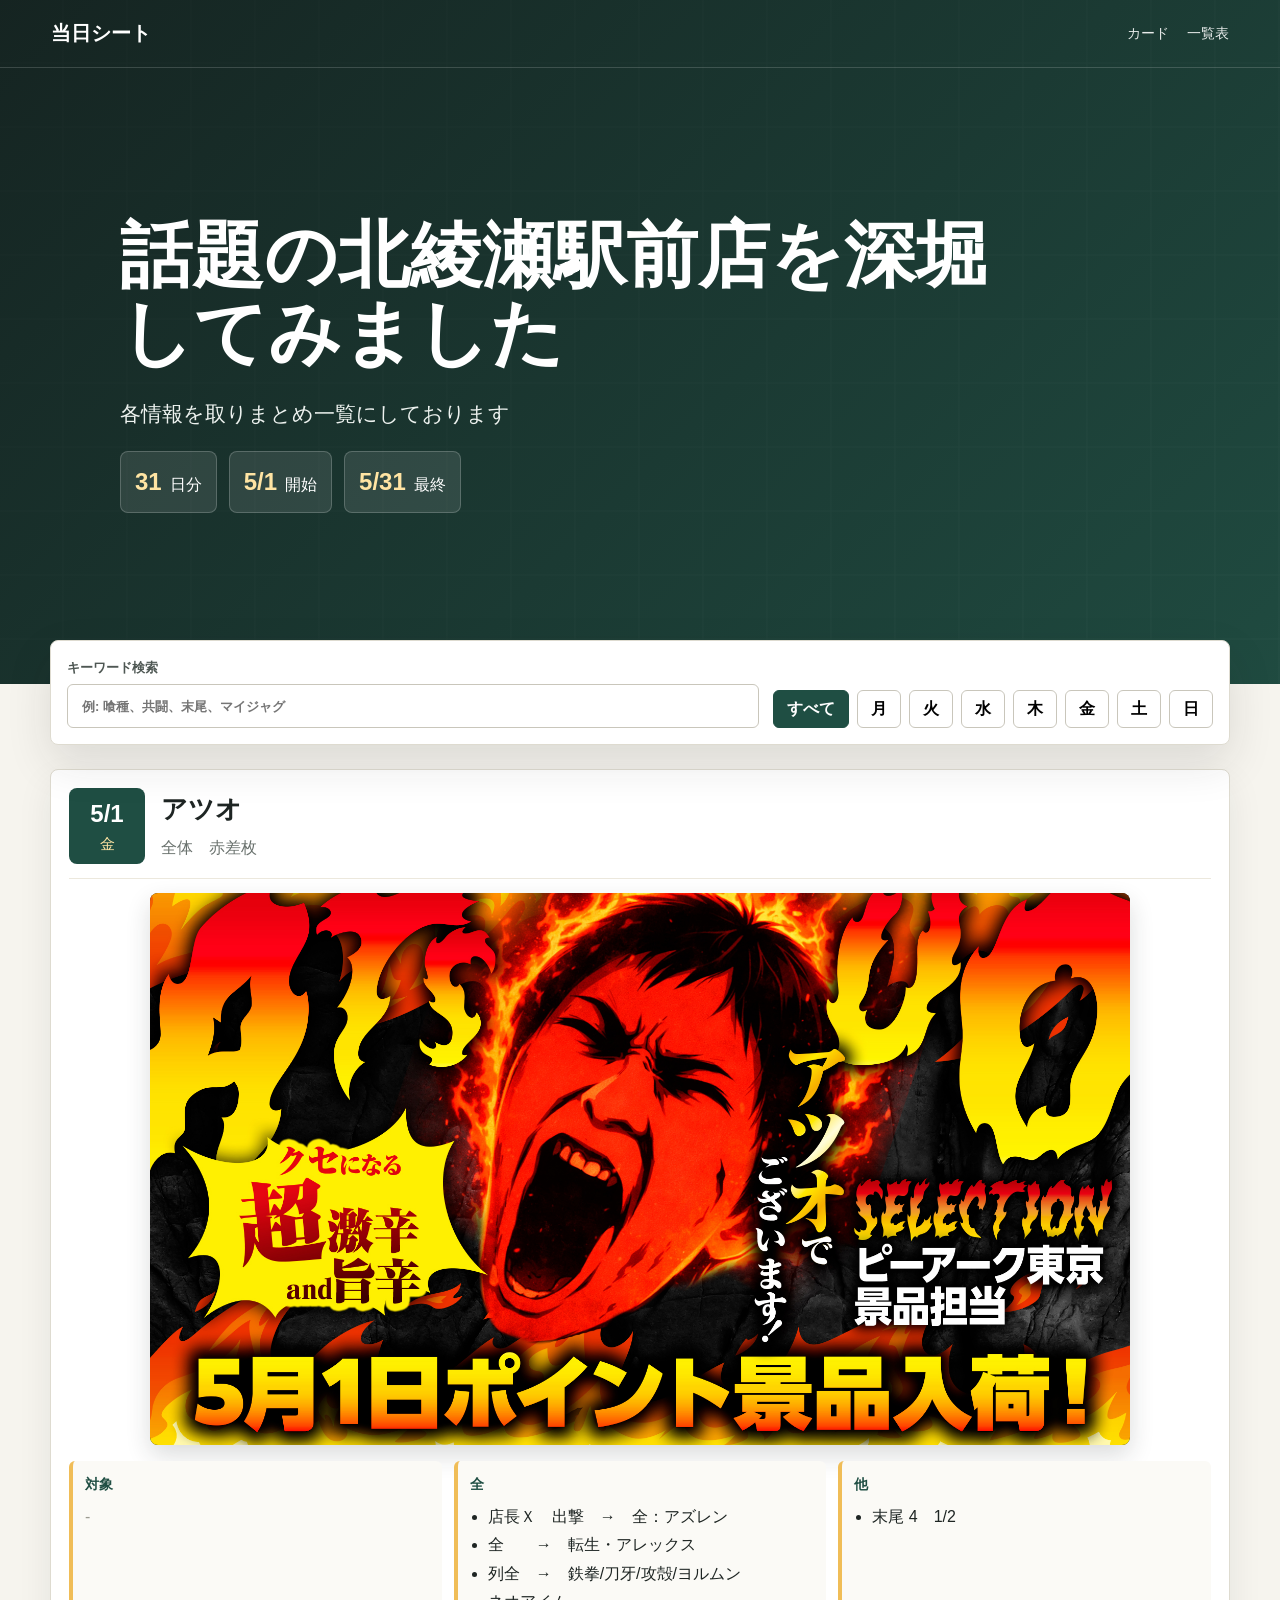
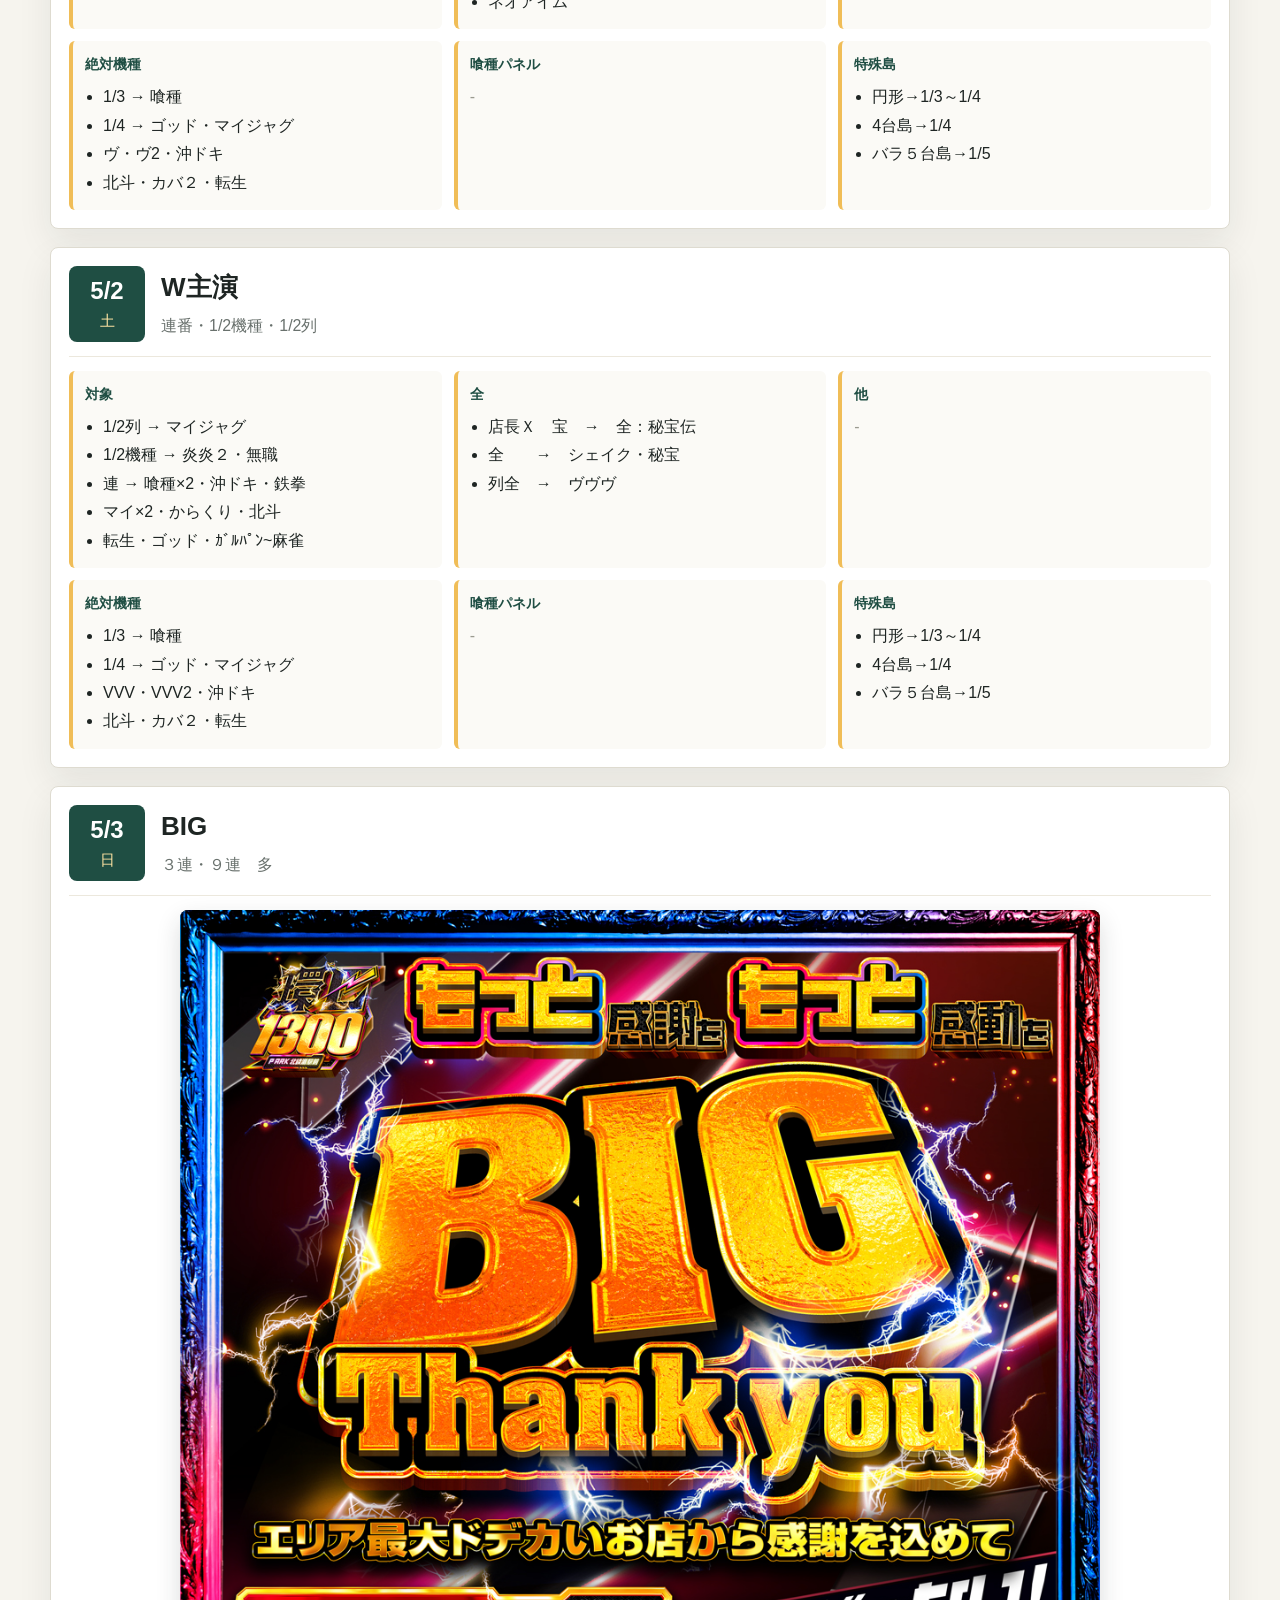
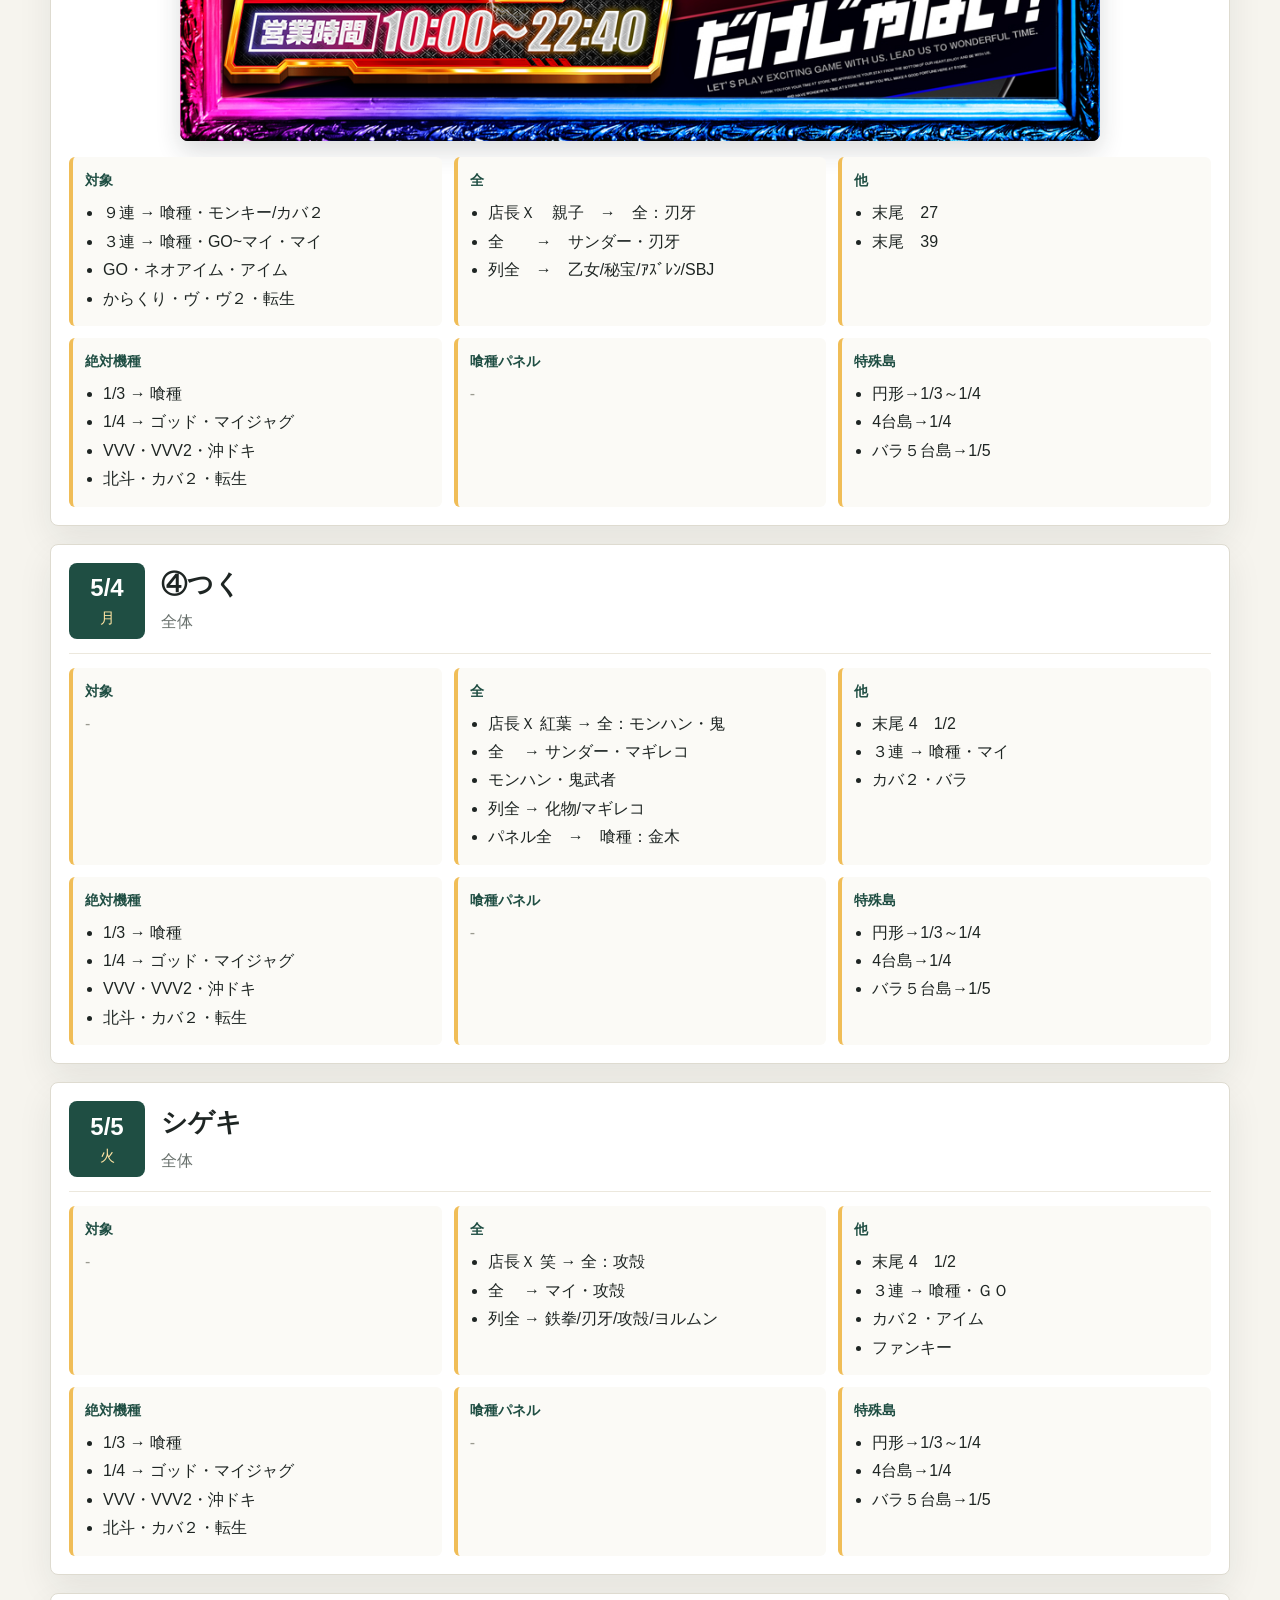
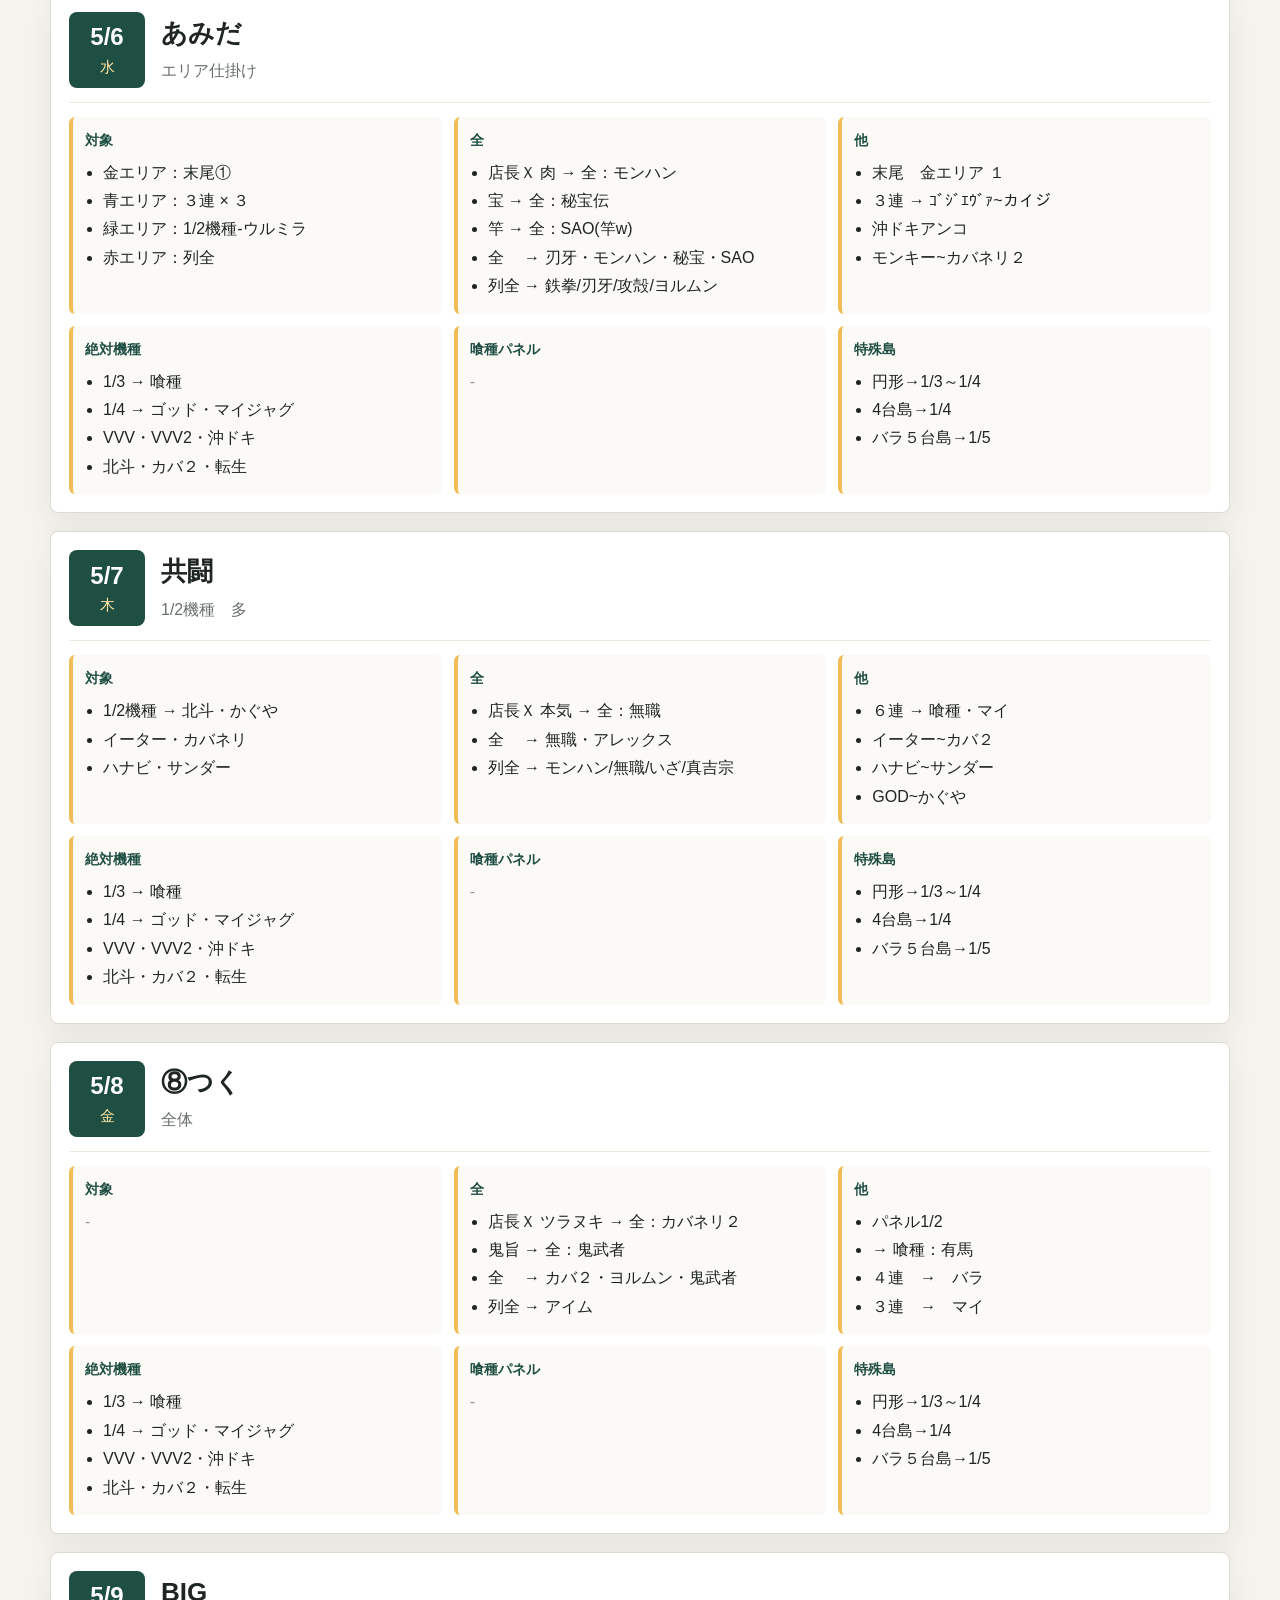
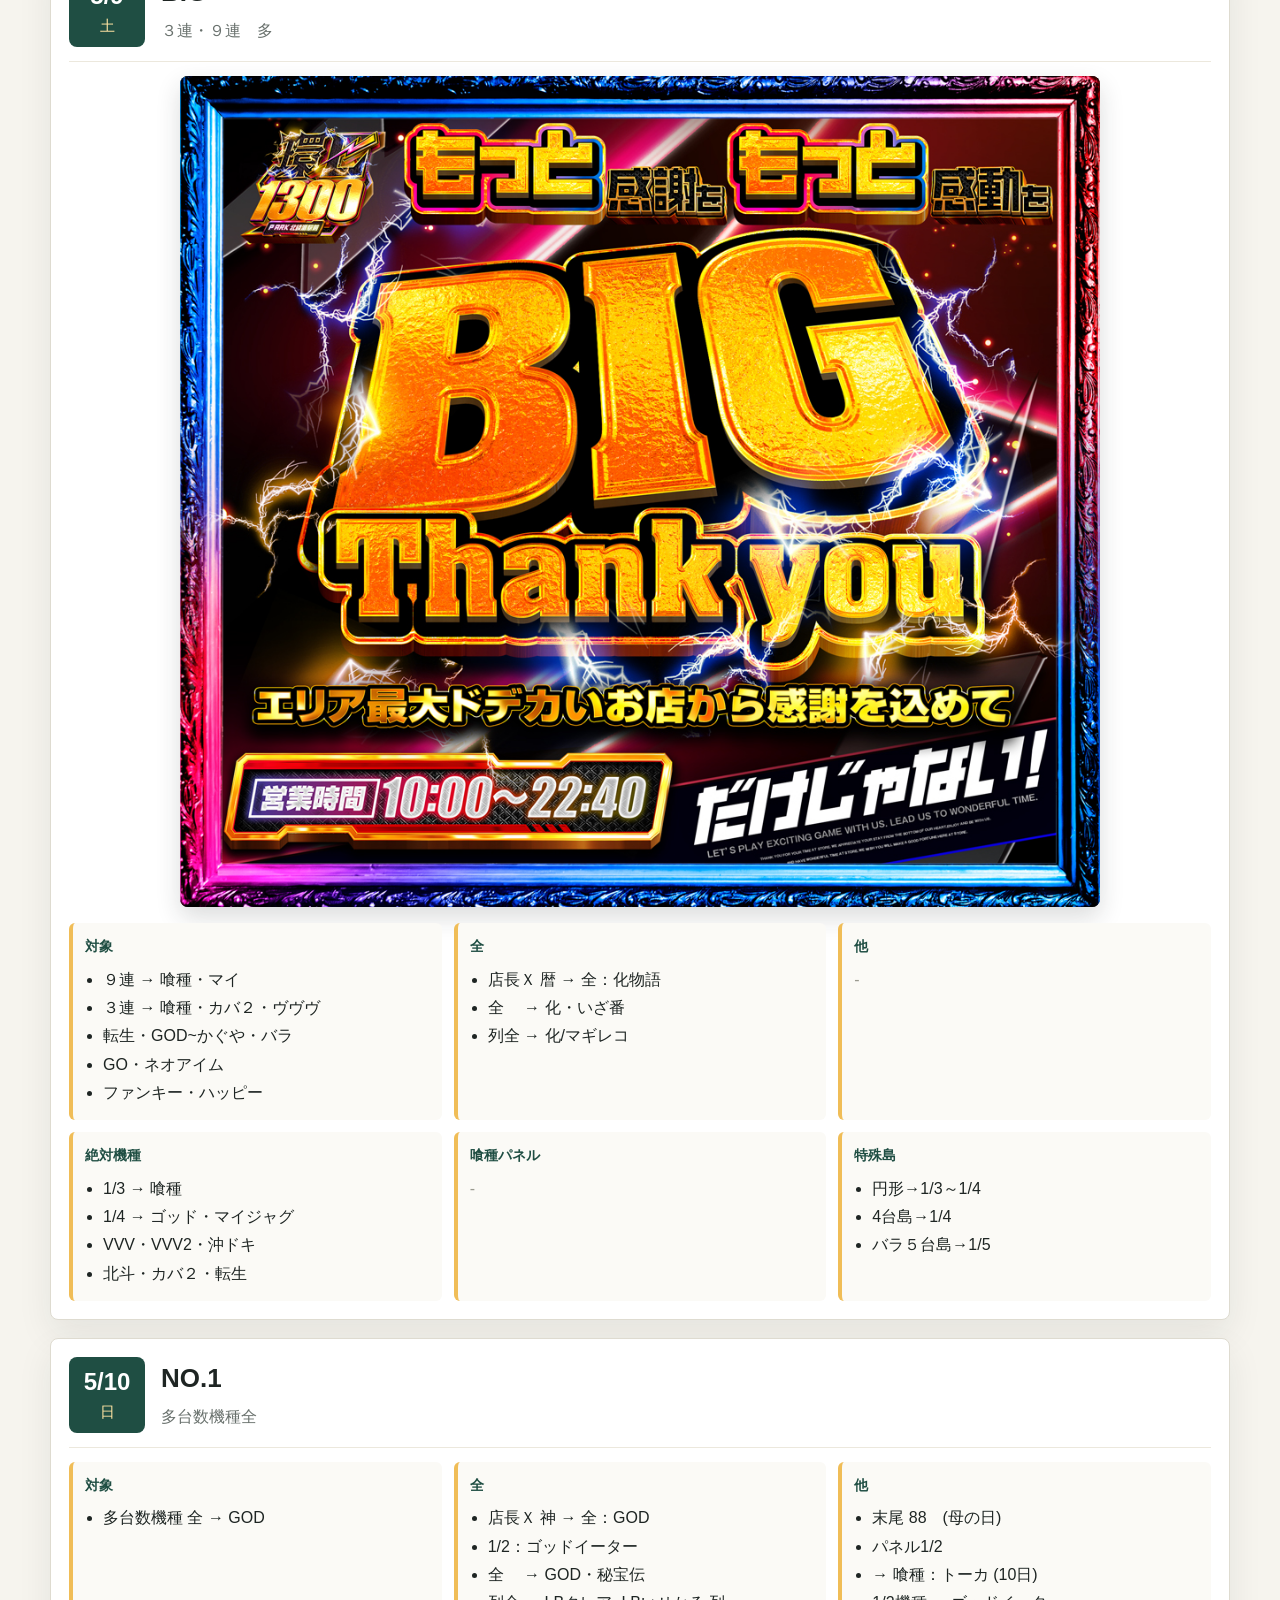
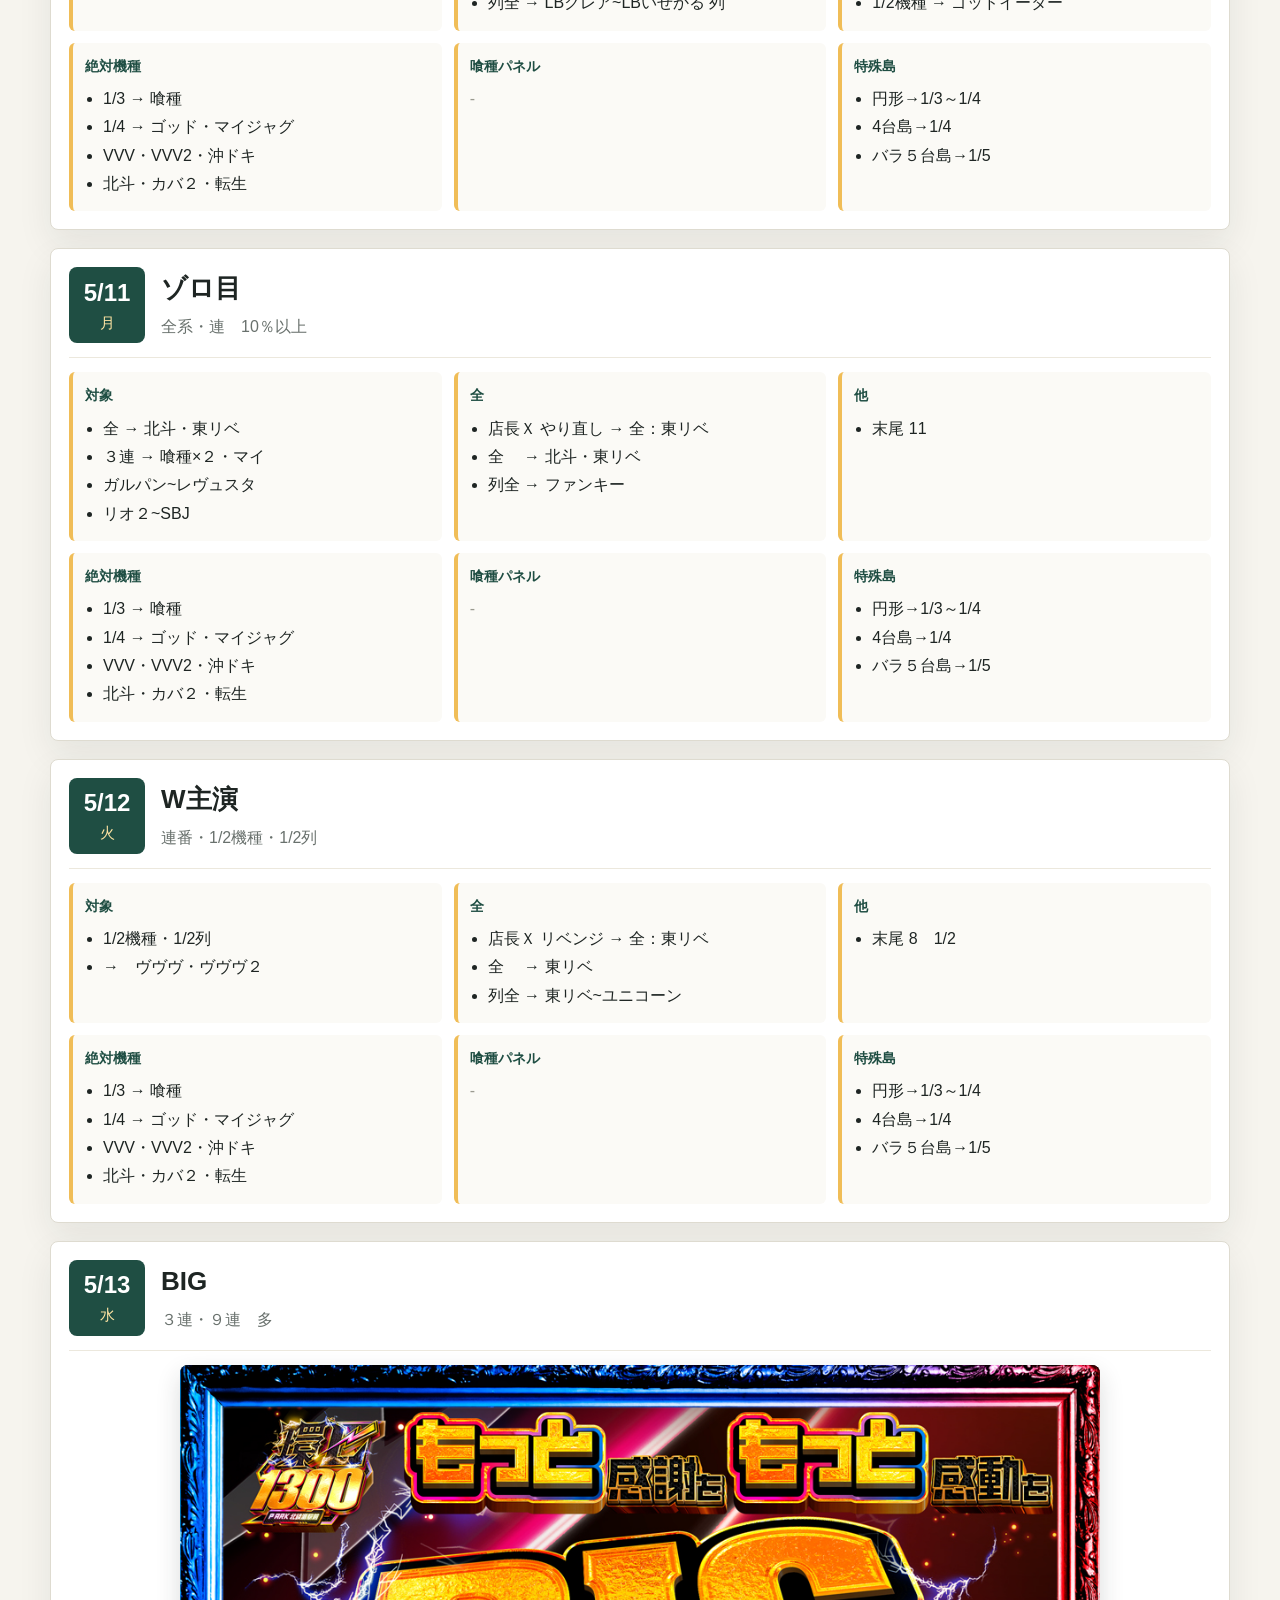
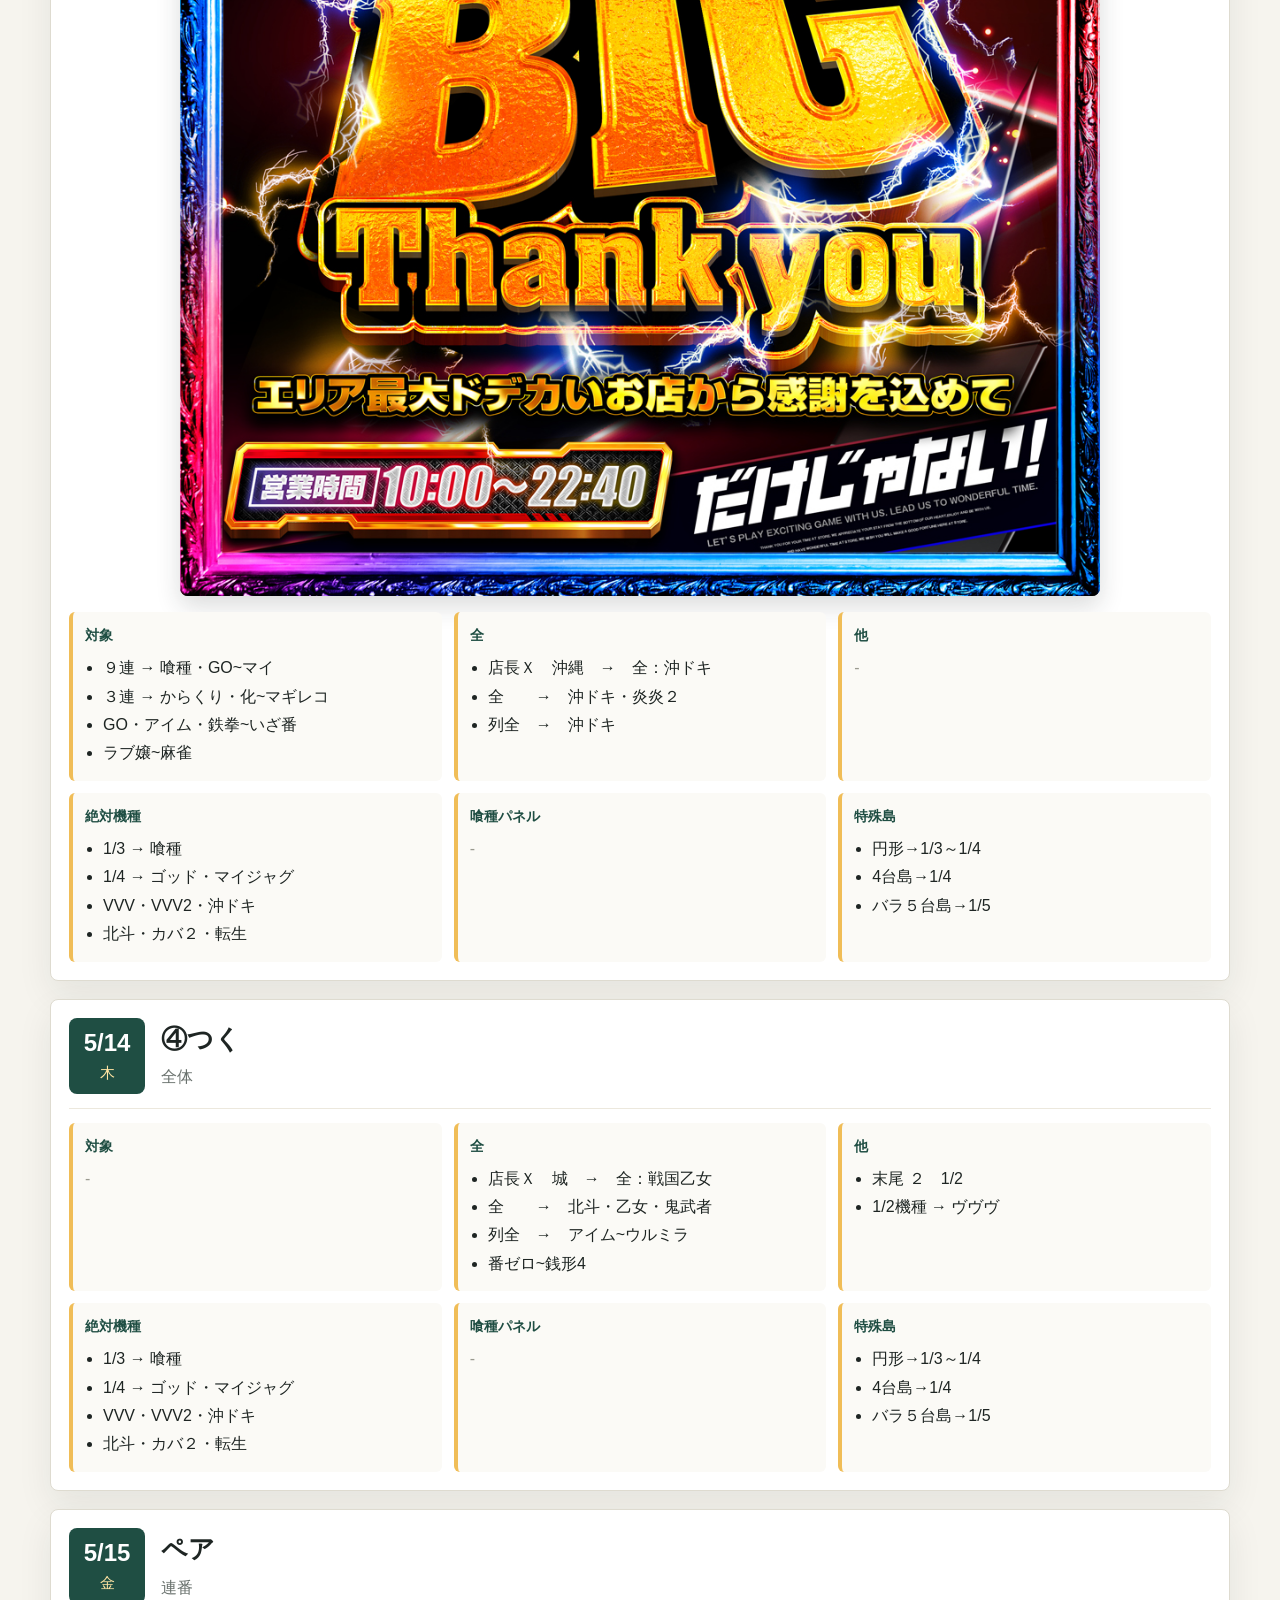
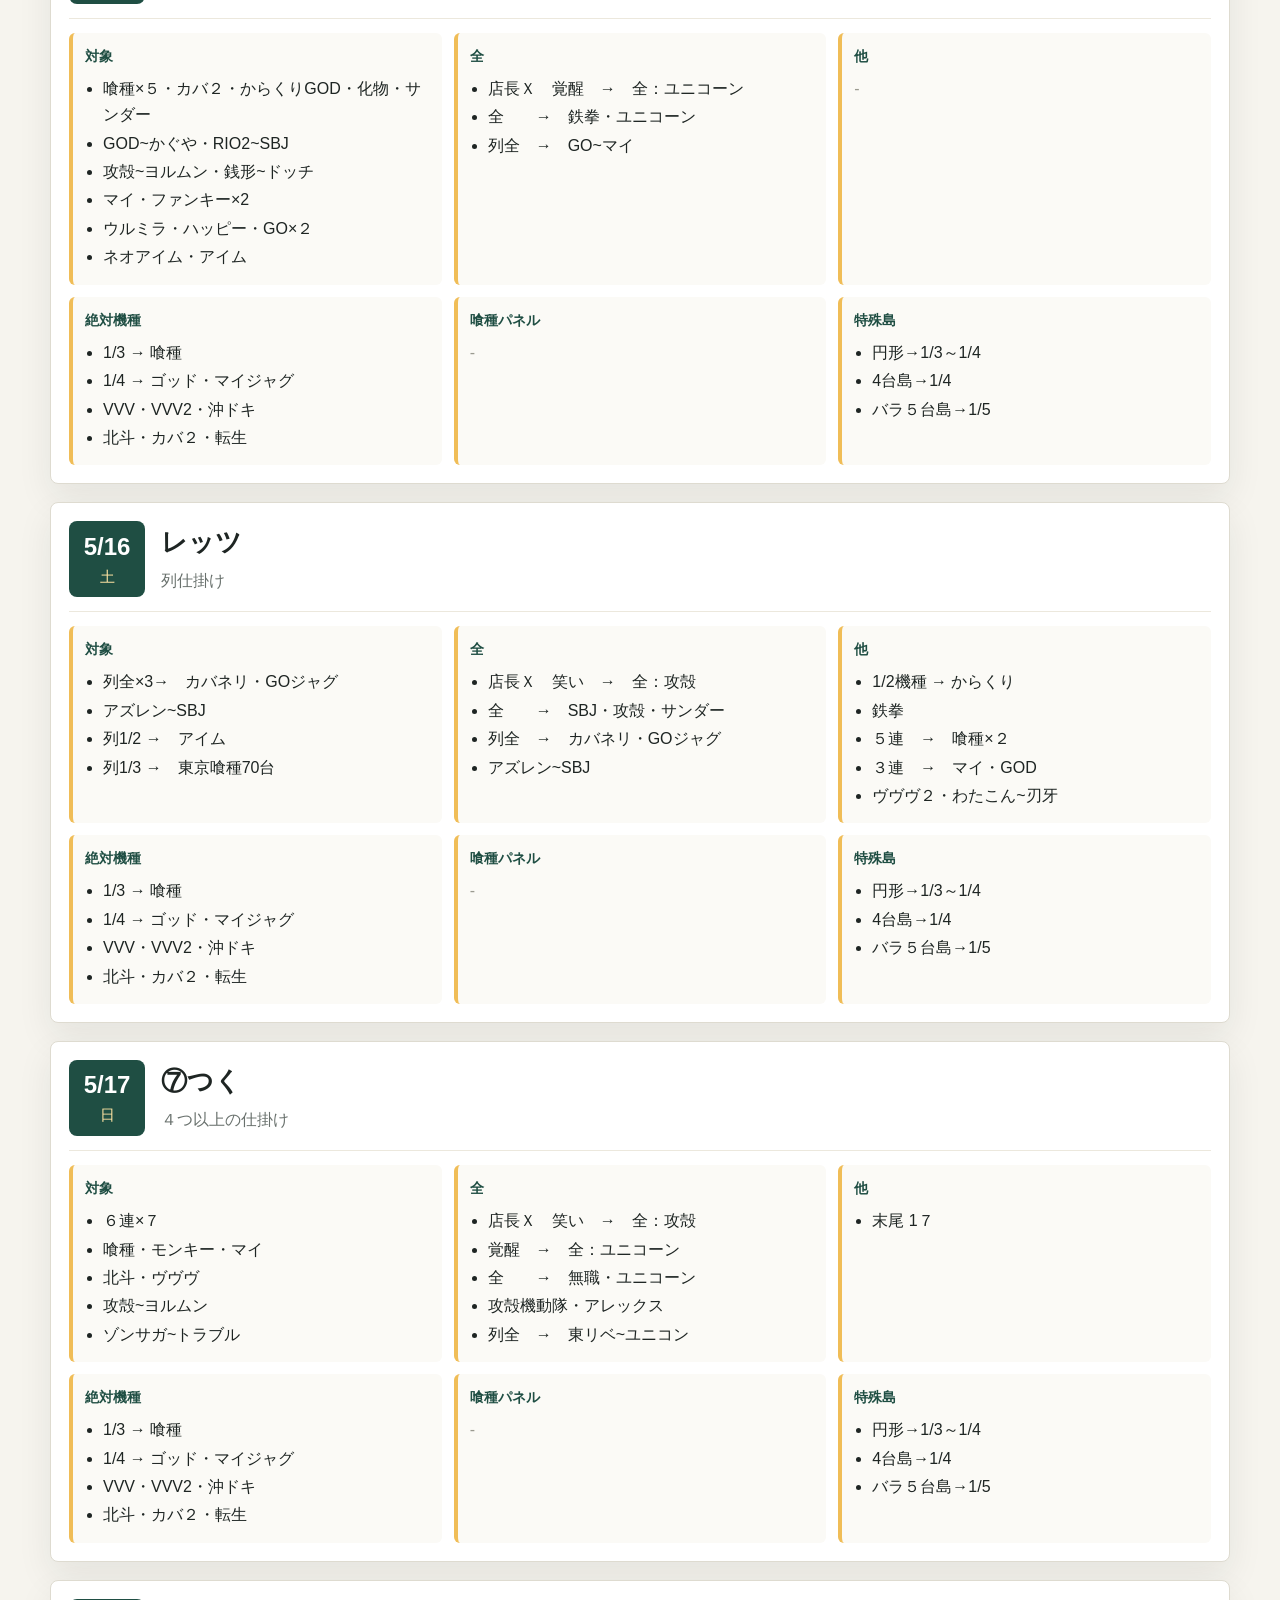
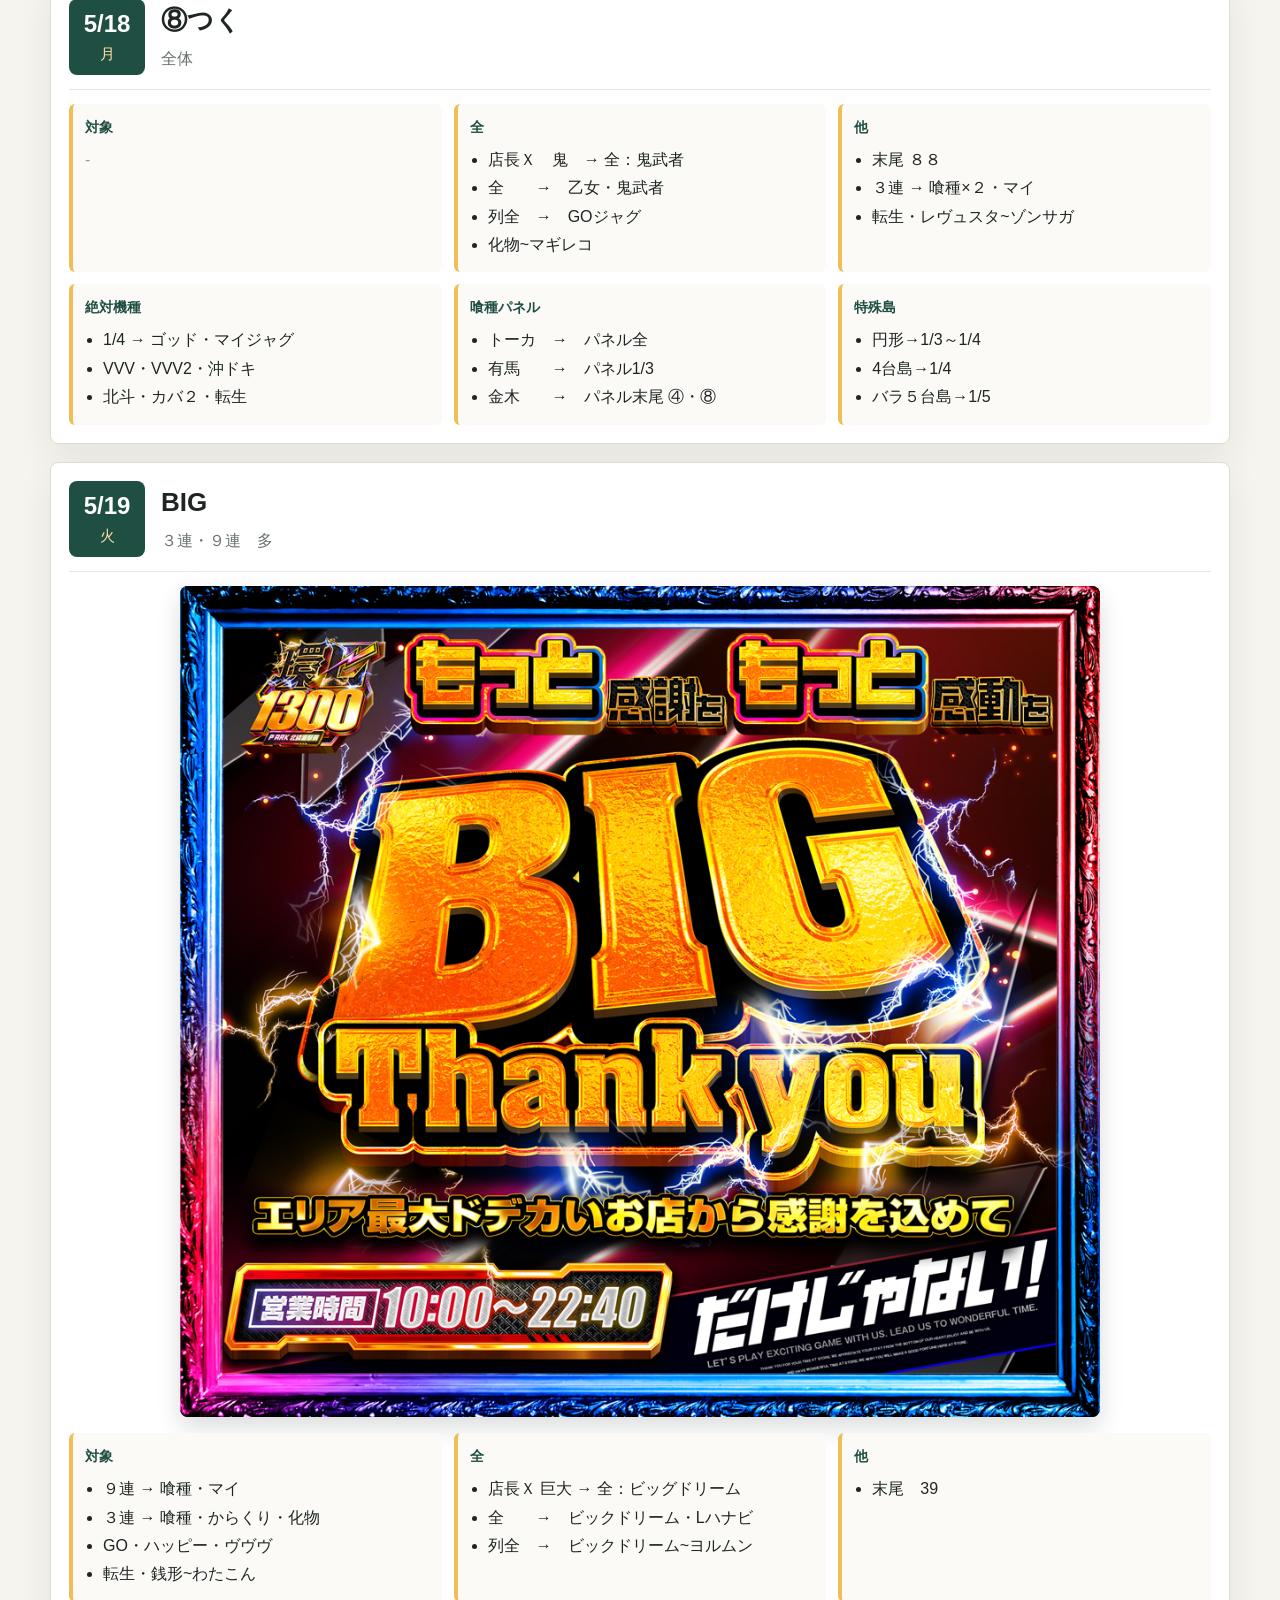
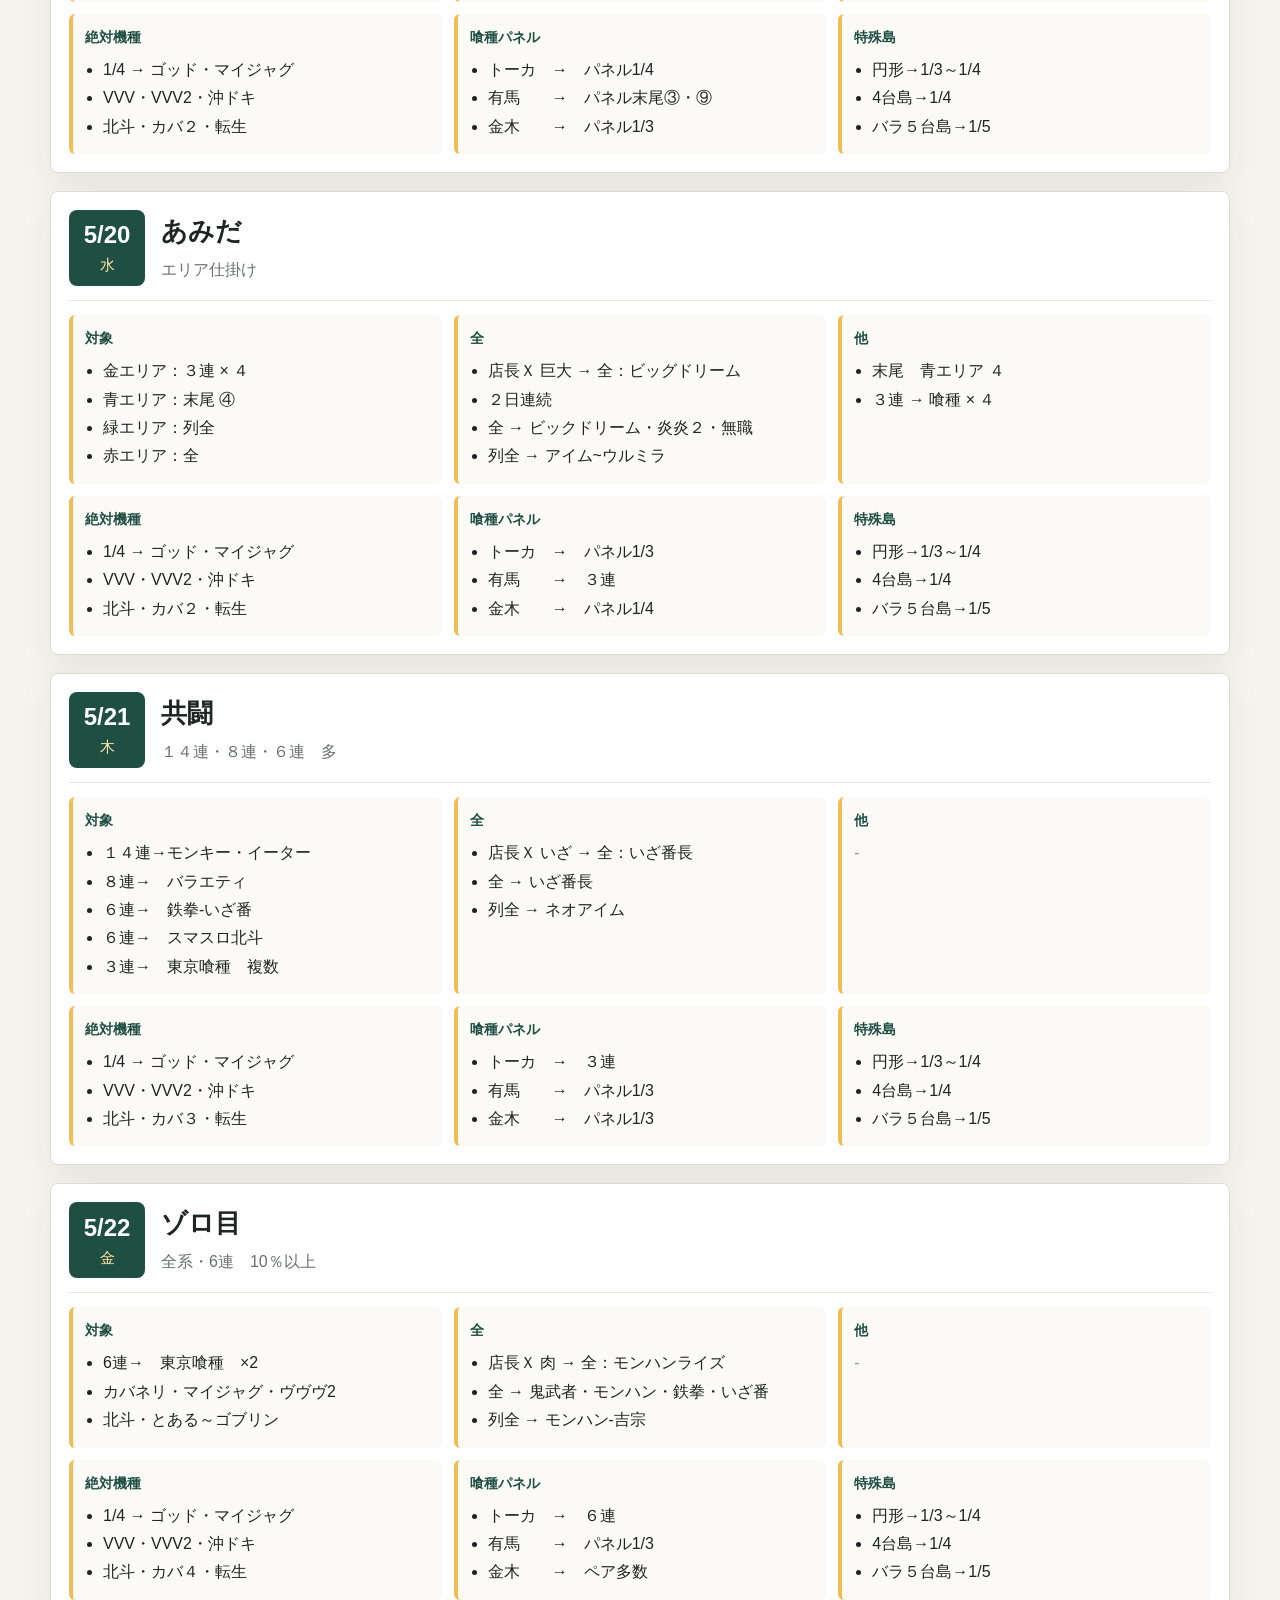
==== commit 7de04e19: "Add files via upload" ====
--- a/index.html
+++ b/index.html
@@ -57,7 +57,7 @@
                   <p>全体　赤差枚</p>
                 </div>
               </header>
-              
+              <figure class="promo-visual atsuo-visual"><img src="assets/atsuo.jpg" alt="アツオ"></figure>
               <div class="card-grid">
                 <section><h3>対象</h3><p class="muted">-</p></section>
                 <section><h3>全</h3><ul><li>店長Ｘ　出撃　→　全：アズレン</li><li>全　　→　転生・アレックス</li><li>列全　→　鉄拳/刀牙/攻殻/ヨルムン</li><li>ネオアイム</li></ul></section>
@@ -120,7 +120,7 @@
                   <p>３連・９連　多</p>
                 </div>
               </header>
-              <figure class="big-visual"><img src="assets/big-thankyou.jpg" alt="BIG Thank you"></figure>
+              <figure class="promo-visual big-visual"><img src="assets/big-thankyou.jpg" alt="BIG Thank you"></figure>
               <div class="card-grid">
                 <section><h3>対象</h3><ul><li>９連 → 喰種・モンキー/カバ２</li><li>３連 → 喰種・GO~マイ・マイ</li><li>GO・ネオアイム・アイム</li><li>からくり・ヴ・ヴ２・転生</li></ul></section>
                 <section><h3>全</h3><ul><li>店長Ｘ　親子　→　全：刃牙</li><li>全　　→　サンダー・刃牙</li><li>列全　→　乙女/秘宝/ｱｽﾞﾚﾝ/SBJ</li></ul></section>
@@ -310,7 +310,7 @@
                   <p>３連・９連　多</p>
                 </div>
               </header>
-              <figure class="big-visual"><img src="assets/big-thankyou.jpg" alt="BIG Thank you"></figure>
+              <figure class="promo-visual big-visual"><img src="assets/big-thankyou.jpg" alt="BIG Thank you"></figure>
               <div class="card-grid">
                 <section><h3>対象</h3><ul><li>９連 → 喰種・マイ</li><li>３連 → 喰種・カバ２・ヴヴヴ</li><li>転生・GOD~かぐや・バラ</li><li>GO・ネオアイム</li><li>ファンキー・ハッピー</li></ul></section>
                 <section><h3>全</h3><ul><li>店長Ｘ 暦 → 全：化物語</li><li>全 　→ 化・いざ番</li><li>列全 → 化/マギレコ</li></ul></section>
@@ -428,7 +428,7 @@
                   <p>３連・９連　多</p>
                 </div>
               </header>
-              <figure class="big-visual"><img src="assets/big-thankyou.jpg" alt="BIG Thank you"></figure>
+              <figure class="promo-visual big-visual"><img src="assets/big-thankyou.jpg" alt="BIG Thank you"></figure>
               <div class="card-grid">
                 <section><h3>対象</h3><ul><li>９連 → 喰種・GO~マイ</li><li>３連 → からくり・化~マギレコ</li><li>GO・アイム・鉄拳~いざ番</li><li>ラブ嬢~麻雀</li></ul></section>
                 <section><h3>全</h3><ul><li>店長Ｘ　沖縄　→　全：沖ドキ</li><li>全　　→　沖ドキ・炎炎２</li><li>列全　→　沖ドキ</li></ul></section>
@@ -618,7 +618,7 @@
                   <p>３連・９連　多</p>
                 </div>
               </header>
-              <figure class="big-visual"><img src="assets/big-thankyou.jpg" alt="BIG Thank you"></figure>
+              <figure class="promo-visual big-visual"><img src="assets/big-thankyou.jpg" alt="BIG Thank you"></figure>
               <div class="card-grid">
                 <section><h3>対象</h3><ul><li>９連 → 喰種・マイ</li><li>３連 → 喰種・からくり・化物</li><li>GO・ハッピー・ヴヴヴ</li><li>転生・銭形~わたこん</li></ul></section>
                 <section><h3>全</h3><ul><li>店長Ｘ 巨大 → 全：ビッグドリーム</li><li>全　　→　ビックドリーム・Lハナビ</li><li>列全　→　ビックドリーム~ヨルムン</li></ul></section>
@@ -745,7 +745,7 @@
                   <p>３連・９連　多</p>
                 </div>
               </header>
-              <figure class="big-visual"><img src="assets/big-thankyou.jpg" alt="BIG Thank you"></figure>
+              <figure class="promo-visual big-visual"><img src="assets/big-thankyou.jpg" alt="BIG Thank you"></figure>
               <div class="card-grid">
                 <section><h3>対象</h3><ul><li>９連 → 喰種・北斗転生</li><li>３連 → 喰種・ゴージャグ</li><li>アイム・マイジャグ・ヴヴヴ</li><li>ブラックジャック・無職～リオ</li><li>タクト～アクダマ</li><li>ななつま～アニマル</li></ul></section>
                 <section><h3>全</h3><ul><li>店長Ｘ 戦 → 全：戦国乙女</li><li>全 → 吉宗・戦国乙女</li><li>列全 → ハッピージャグラー</li></ul></section>
@@ -947,7 +947,7 @@
                   <p>３連・９連　多</p>
                 </div>
               </header>
-              <figure class="big-visual"><img src="assets/big-thankyou.jpg" alt="BIG Thank you"></figure>
+              <figure class="promo-visual big-visual"><img src="assets/big-thankyou.jpg" alt="BIG Thank you"></figure>
               <div class="card-grid">
                 <section><h3>対象</h3><ul><li>９連 → 喰種</li><li>３連 → 銀河～銭形</li><li>ガールズ～ミスター・マイジャグ</li><li>攻殻～ヨルムン・無職～リオ</li><li>ヴヴヴ2・北斗転生</li></ul></section>
                 <section><h3>全</h3><ul><li>店長Ｘ Bluetooth → 全：バジリスク</li><li>全 → バジリスク絆</li><li>列全 → アイムジャグラー</li></ul></section>
--- a/styles.css
+++ b/styles.css
@@ -1 +1 @@
-*{box-sizing:border-box}html{scroll-behavior:smooth}body{margin:0;font-family:-apple-system,BlinkMacSystemFont,"Segoe UI","Noto Sans JP",sans-serif;background:#f6f4ee;color:#1e2523;line-height:1.65}a{color:inherit;text-decoration:none}.hero{min-height:76vh;background:linear-gradient(135deg,rgba(20,33,31,.9),rgba(31,78,67,.78)),url('data:image/svg+xml,%3Csvg xmlns=%22http://www.w3.org/2000/svg%22 viewBox=%220 0 1200 800%22%3E%3Cdefs%3E%3Cpattern id=%22p%22 width=%2260%22 height=%2260%22 patternUnits=%22userSpaceOnUse%22%3E%3Cpath d=%22M0 59h60M59 0v60%22 stroke=%22%23ffffff%22 stroke-opacity=%22.12%22/%3E%3C/pattern%3E%3C/defs%3E%3Crect width=%221200%22 height=%22800%22 fill=%22%23213f37%22/%3E%3Crect width=%221200%22 height=%22800%22 fill=%22url(%23p)%22/%3E%3C/svg%3E');background-size:cover;color:#fff;display:flex;flex-direction:column}nav{height:68px;display:flex;align-items:center;justify-content:space-between;padding:0 clamp(18px,4vw,56px);border-bottom:1px solid rgba(255,255,255,.16)}nav .brand{font-weight:800;font-size:20px}nav div{display:flex;gap:18px;font-size:14px;opacity:.9}.hero-inner{width:min(1040px,92vw);margin:auto;padding:64px 0 86px}.eyebrow{color:#f4c15d;font-weight:700;letter-spacing:0;margin:0 0 14px}.hero h1{font-size:clamp(36px,6vw,72px);line-height:1.08;letter-spacing:0;margin:0;max-width:900px}.lead{font-size:clamp(16px,2vw,21px);max-width:760px;color:#edf2ef;margin:24px 0 20px}.intro-note{display:grid;gap:2px;max-width:620px;margin:0 0 30px;padding:14px 16px;border-left:4px solid #f4c15d;background:rgba(255,255,255,.12);border-radius:6px}.intro-note strong{font-size:18px}.intro-note span{color:#edf2ef}.stats{display:flex;gap:12px;flex-wrap:wrap}.stats span{display:inline-flex;gap:8px;align-items:baseline;border:1px solid rgba(255,255,255,.2);background:rgba(255,255,255,.1);padding:10px 14px;border-radius:8px}.stats strong{font-size:24px;color:#ffe4a3}main{width:min(1180px,94vw);margin:-44px auto 70px}.toolbar{position:sticky;top:0;z-index:3;background:#fff;border:1px solid #dedbd0;box-shadow:0 18px 45px rgba(31,37,35,.12);border-radius:8px;padding:16px;display:grid;grid-template-columns:minmax(240px,1fr) auto;gap:14px;align-items:end}.toolbar label{display:grid;gap:6px;font-size:13px;font-weight:700;color:#4e5753}.toolbar input{height:44px;border:1px solid #c9c6bb;border-radius:6px;padding:0 14px;font:inherit}.filters{display:flex;gap:8px;flex-wrap:wrap}.filters button{height:38px;border:1px solid #c9c6bb;background:#fff;border-radius:6px;padding:0 13px;font:inherit;font-weight:700;cursor:pointer}.filters button.active{background:#1f4e43;color:#fff;border-color:#1f4e43}.cards{display:grid;gap:18px;margin-top:24px}.day-card{background:#fff;border:1px solid #dedbd0;border-radius:8px;box-shadow:0 14px 35px rgba(31,37,35,.08);padding:18px}.day-card header{display:grid;grid-template-columns:auto 1fr;gap:16px;align-items:start;border-bottom:1px solid #ece8dd;padding-bottom:14px;margin-bottom:14px}.date-badge{width:76px;min-height:76px;border-radius:8px;background:#1f4e43;color:#fff;display:grid;place-items:center;text-align:center;line-height:1.1;padding:8px}.date-badge strong{font-size:24px}.date-badge span{font-size:15px;color:#ffe4a3}.day-card h2{margin:0;font-size:26px;white-space:pre-line}.day-card header p{margin:4px 0 0;color:#69716d;white-space:pre-line}.big-visual{margin:0 auto 16px;max-width:720px;border-radius:8px;overflow:hidden;background:#111;box-shadow:0 10px 24px rgba(31,37,35,.16)}.big-visual img{display:block;width:100%;height:auto;object-fit:contain}.card-grid{display:grid;grid-template-columns:repeat(3,1fr);gap:12px}.card-grid section{border-left:4px solid #f0bd57;background:#fbfaf6;padding:12px;border-radius:6px;min-width:0}.card-grid h3{margin:0 0 8px;font-size:14px;color:#1f4e43}.card-grid ul{margin:0;padding-left:18px}.card-grid li{margin:2px 0;overflow-wrap:anywhere}.muted{color:#9a9a90;margin:0}.empty{margin-top:24px;background:#fff;border:1px dashed #b8b3a4;border-radius:8px;padding:28px;text-align:center}.table-section{margin-top:42px}.section-heading{display:flex;align-items:end;justify-content:space-between;gap:16px;margin-bottom:12px}.section-heading h2{margin:0;font-size:28px}.section-heading p{margin:0;color:#69716d}.table-wrap{overflow:auto;background:#fff;border:1px solid #dedbd0;border-radius:8px;box-shadow:0 14px 35px rgba(31,37,35,.08)}table{border-collapse:collapse;min-width:1600px;width:100%;font-size:13px}th,td{border-bottom:1px solid #ece8dd;border-right:1px solid #ece8dd;padding:10px 12px;vertical-align:top;min-width:120px}th{position:sticky;top:0;background:#1f4e43;color:#fff;text-align:left;z-index:1}tbody tr:nth-child(even){background:#fbfaf6}td:first-child,th:first-child{position:sticky;left:0;background:inherit;font-weight:800;z-index:2}th:first-child{background:#1f4e43;z-index:4}@media (max-width:800px){.hero{min-height:70vh}nav{height:auto;padding:16px 18px;align-items:flex-start;gap:10px}nav div{gap:12px}.toolbar{grid-template-columns:1fr;position:relative}.card-grid{grid-template-columns:1fr}.day-card header{grid-template-columns:1fr}.date-badge{width:100%;min-height:58px;display:flex;justify-content:center;gap:12px}.section-heading{display:block}.hero-inner{padding-top:44px}.big-visual{max-width:100%}}+*{box-sizing:border-box}html{scroll-behavior:smooth}body{margin:0;font-family:-apple-system,BlinkMacSystemFont,"Segoe UI","Noto Sans JP",sans-serif;background:#f6f4ee;color:#1e2523;line-height:1.65}a{color:inherit;text-decoration:none}.hero{min-height:76vh;background:linear-gradient(135deg,rgba(20,33,31,.9),rgba(31,78,67,.78)),url('data:image/svg+xml,%3Csvg xmlns=%22http://www.w3.org/2000/svg%22 viewBox=%220 0 1200 800%22%3E%3Cdefs%3E%3Cpattern id=%22p%22 width=%2260%22 height=%2260%22 patternUnits=%22userSpaceOnUse%22%3E%3Cpath d=%22M0 59h60M59 0v60%22 stroke=%22%23ffffff%22 stroke-opacity=%22.12%22/%3E%3C/pattern%3E%3C/defs%3E%3Crect width=%221200%22 height=%22800%22 fill=%22%23213f37%22/%3E%3Crect width=%221200%22 height=%22800%22 fill=%22url(%23p)%22/%3E%3C/svg%3E');background-size:cover;color:#fff;display:flex;flex-direction:column}nav{height:68px;display:flex;align-items:center;justify-content:space-between;padding:0 clamp(18px,4vw,56px);border-bottom:1px solid rgba(255,255,255,.16)}nav .brand{font-weight:800;font-size:20px}nav div{display:flex;gap:18px;font-size:14px;opacity:.9}.hero-inner{width:min(1040px,92vw);margin:auto;padding:64px 0 86px}.eyebrow{color:#f4c15d;font-weight:700;letter-spacing:0;margin:0 0 14px}.hero h1{font-size:clamp(36px,6vw,72px);line-height:1.08;letter-spacing:0;margin:0;max-width:900px}.lead{font-size:clamp(16px,2vw,21px);max-width:760px;color:#edf2ef;margin:24px 0 20px}.intro-note{display:grid;gap:2px;max-width:620px;margin:0 0 30px;padding:14px 16px;border-left:4px solid #f4c15d;background:rgba(255,255,255,.12);border-radius:6px}.intro-note strong{font-size:18px}.intro-note span{color:#edf2ef}.stats{display:flex;gap:12px;flex-wrap:wrap}.stats span{display:inline-flex;gap:8px;align-items:baseline;border:1px solid rgba(255,255,255,.2);background:rgba(255,255,255,.1);padding:10px 14px;border-radius:8px}.stats strong{font-size:24px;color:#ffe4a3}main{width:min(1180px,94vw);margin:-44px auto 70px}.toolbar{position:sticky;top:0;z-index:3;background:#fff;border:1px solid #dedbd0;box-shadow:0 18px 45px rgba(31,37,35,.12);border-radius:8px;padding:16px;display:grid;grid-template-columns:minmax(240px,1fr) auto;gap:14px;align-items:end}.toolbar label{display:grid;gap:6px;font-size:13px;font-weight:700;color:#4e5753}.toolbar input{height:44px;border:1px solid #c9c6bb;border-radius:6px;padding:0 14px;font:inherit}.filters{display:flex;gap:8px;flex-wrap:wrap}.filters button{height:38px;border:1px solid #c9c6bb;background:#fff;border-radius:6px;padding:0 13px;font:inherit;font-weight:700;cursor:pointer}.filters button.active{background:#1f4e43;color:#fff;border-color:#1f4e43}.cards{display:grid;gap:18px;margin-top:24px}.day-card{background:#fff;border:1px solid #dedbd0;border-radius:8px;box-shadow:0 14px 35px rgba(31,37,35,.08);padding:18px}.day-card header{display:grid;grid-template-columns:auto 1fr;gap:16px;align-items:start;border-bottom:1px solid #ece8dd;padding-bottom:14px;margin-bottom:14px}.date-badge{width:76px;min-height:76px;border-radius:8px;background:#1f4e43;color:#fff;display:grid;place-items:center;text-align:center;line-height:1.1;padding:8px}.date-badge strong{font-size:24px}.date-badge span{font-size:15px;color:#ffe4a3}.day-card h2{margin:0;font-size:26px;white-space:pre-line}.day-card header p{margin:4px 0 0;color:#69716d;white-space:pre-line}.promo-visual{margin:0 auto 16px;max-width:920px;border-radius:8px;overflow:hidden;background:#111;box-shadow:0 10px 24px rgba(31,37,35,.16)}.promo-visual img{display:block;width:100%;height:auto;object-fit:contain}.atsuo-visual{max-width:980px}.card-grid{display:grid;grid-template-columns:repeat(3,1fr);gap:12px}.card-grid section{border-left:4px solid #f0bd57;background:#fbfaf6;padding:12px;border-radius:6px;min-width:0}.card-grid h3{margin:0 0 8px;font-size:14px;color:#1f4e43}.card-grid ul{margin:0;padding-left:18px}.card-grid li{margin:2px 0;overflow-wrap:anywhere}.muted{color:#9a9a90;margin:0}.empty{margin-top:24px;background:#fff;border:1px dashed #b8b3a4;border-radius:8px;padding:28px;text-align:center}.table-section{margin-top:42px}.section-heading{display:flex;align-items:end;justify-content:space-between;gap:16px;margin-bottom:12px}.section-heading h2{margin:0;font-size:28px}.section-heading p{margin:0;color:#69716d}.table-wrap{overflow:auto;background:#fff;border:1px solid #dedbd0;border-radius:8px;box-shadow:0 14px 35px rgba(31,37,35,.08)}table{border-collapse:collapse;min-width:1600px;width:100%;font-size:13px}th,td{border-bottom:1px solid #ece8dd;border-right:1px solid #ece8dd;padding:10px 12px;vertical-align:top;min-width:120px}th{position:sticky;top:0;background:#1f4e43;color:#fff;text-align:left;z-index:1}tbody tr:nth-child(even){background:#fbfaf6}td:first-child,th:first-child{position:sticky;left:0;background:inherit;font-weight:800;z-index:2}th:first-child{background:#1f4e43;z-index:4}@media (max-width:800px){.hero{min-height:70vh}nav{height:auto;padding:16px 18px;align-items:flex-start;gap:10px}nav div{gap:12px}.toolbar{grid-template-columns:1fr;position:relative}.card-grid{grid-template-columns:1fr}.day-card header{grid-template-columns:1fr}.date-badge{width:100%;min-height:58px;display:flex;justify-content:center;gap:12px}.section-heading{display:block}.hero-inner{padding-top:44px}.promo-visual{max-width:100%;margin-top:-2px}.day-card h2{font-size:24px}}
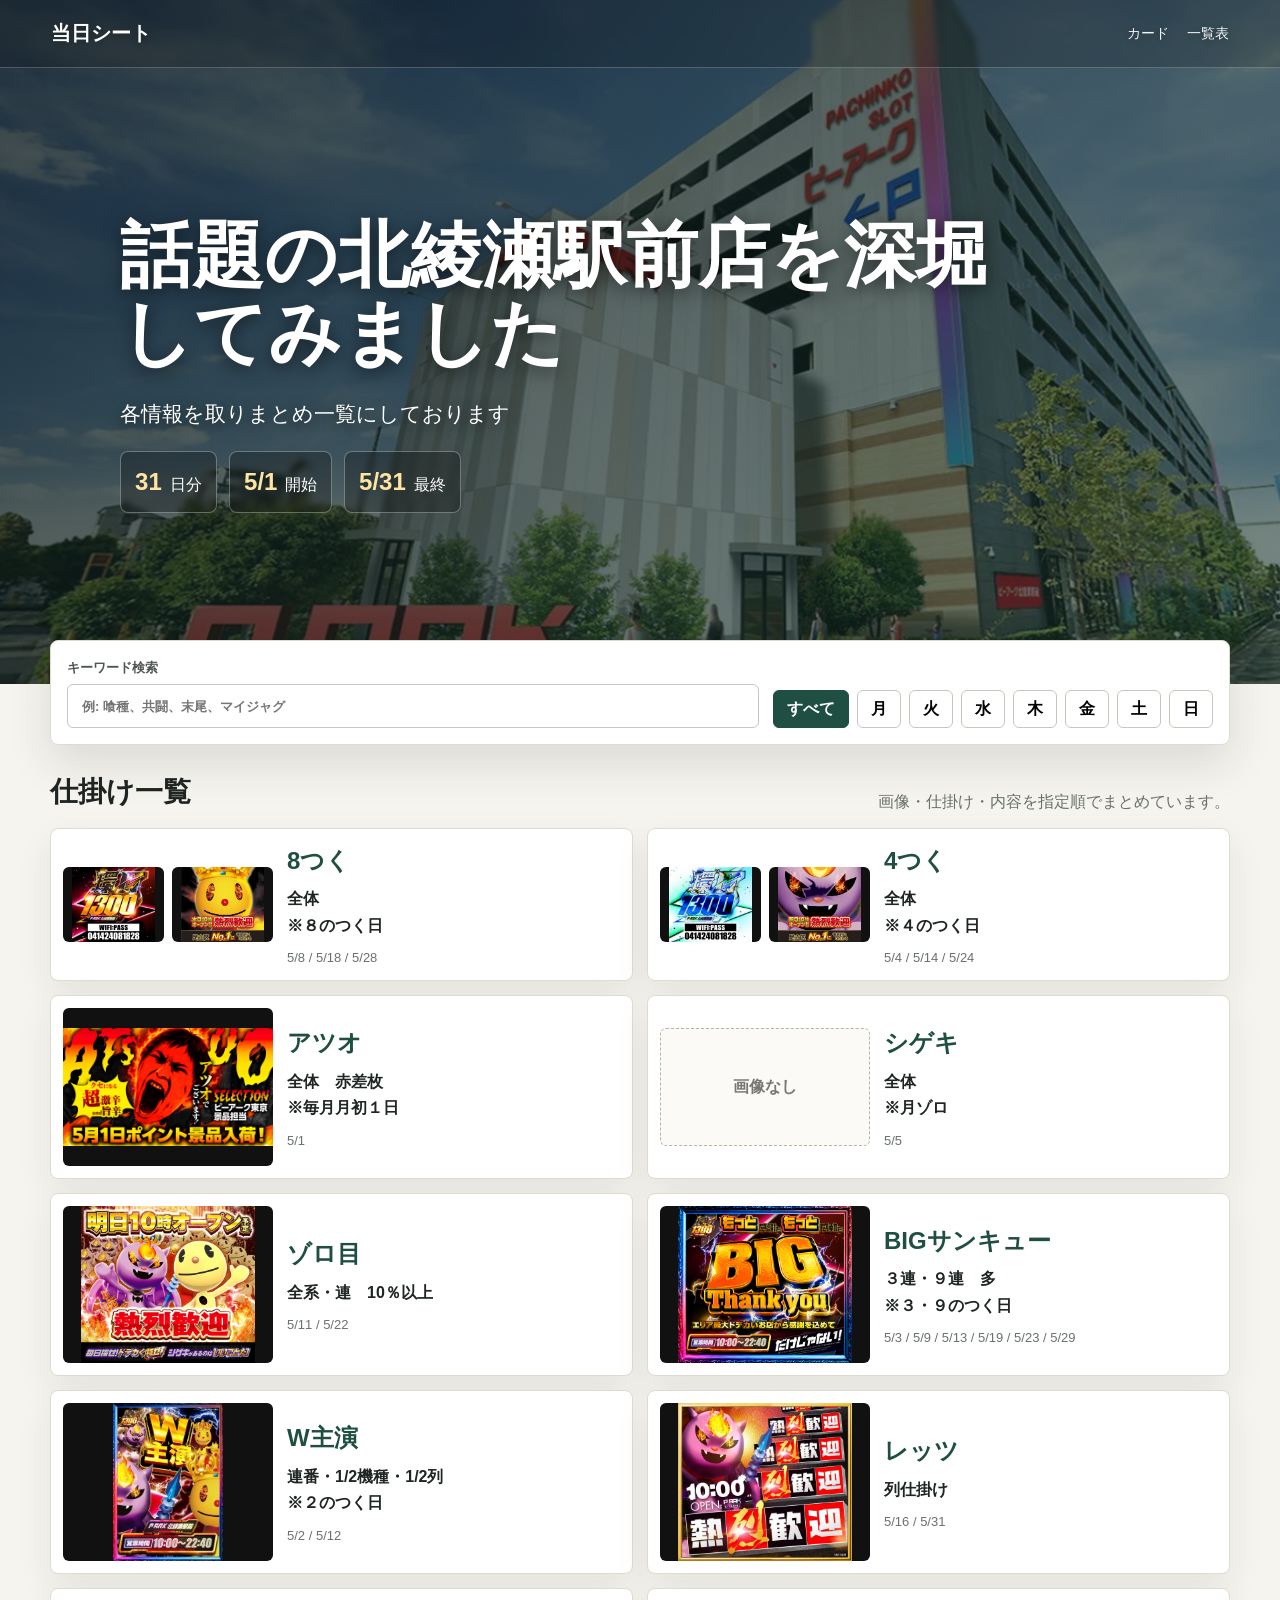
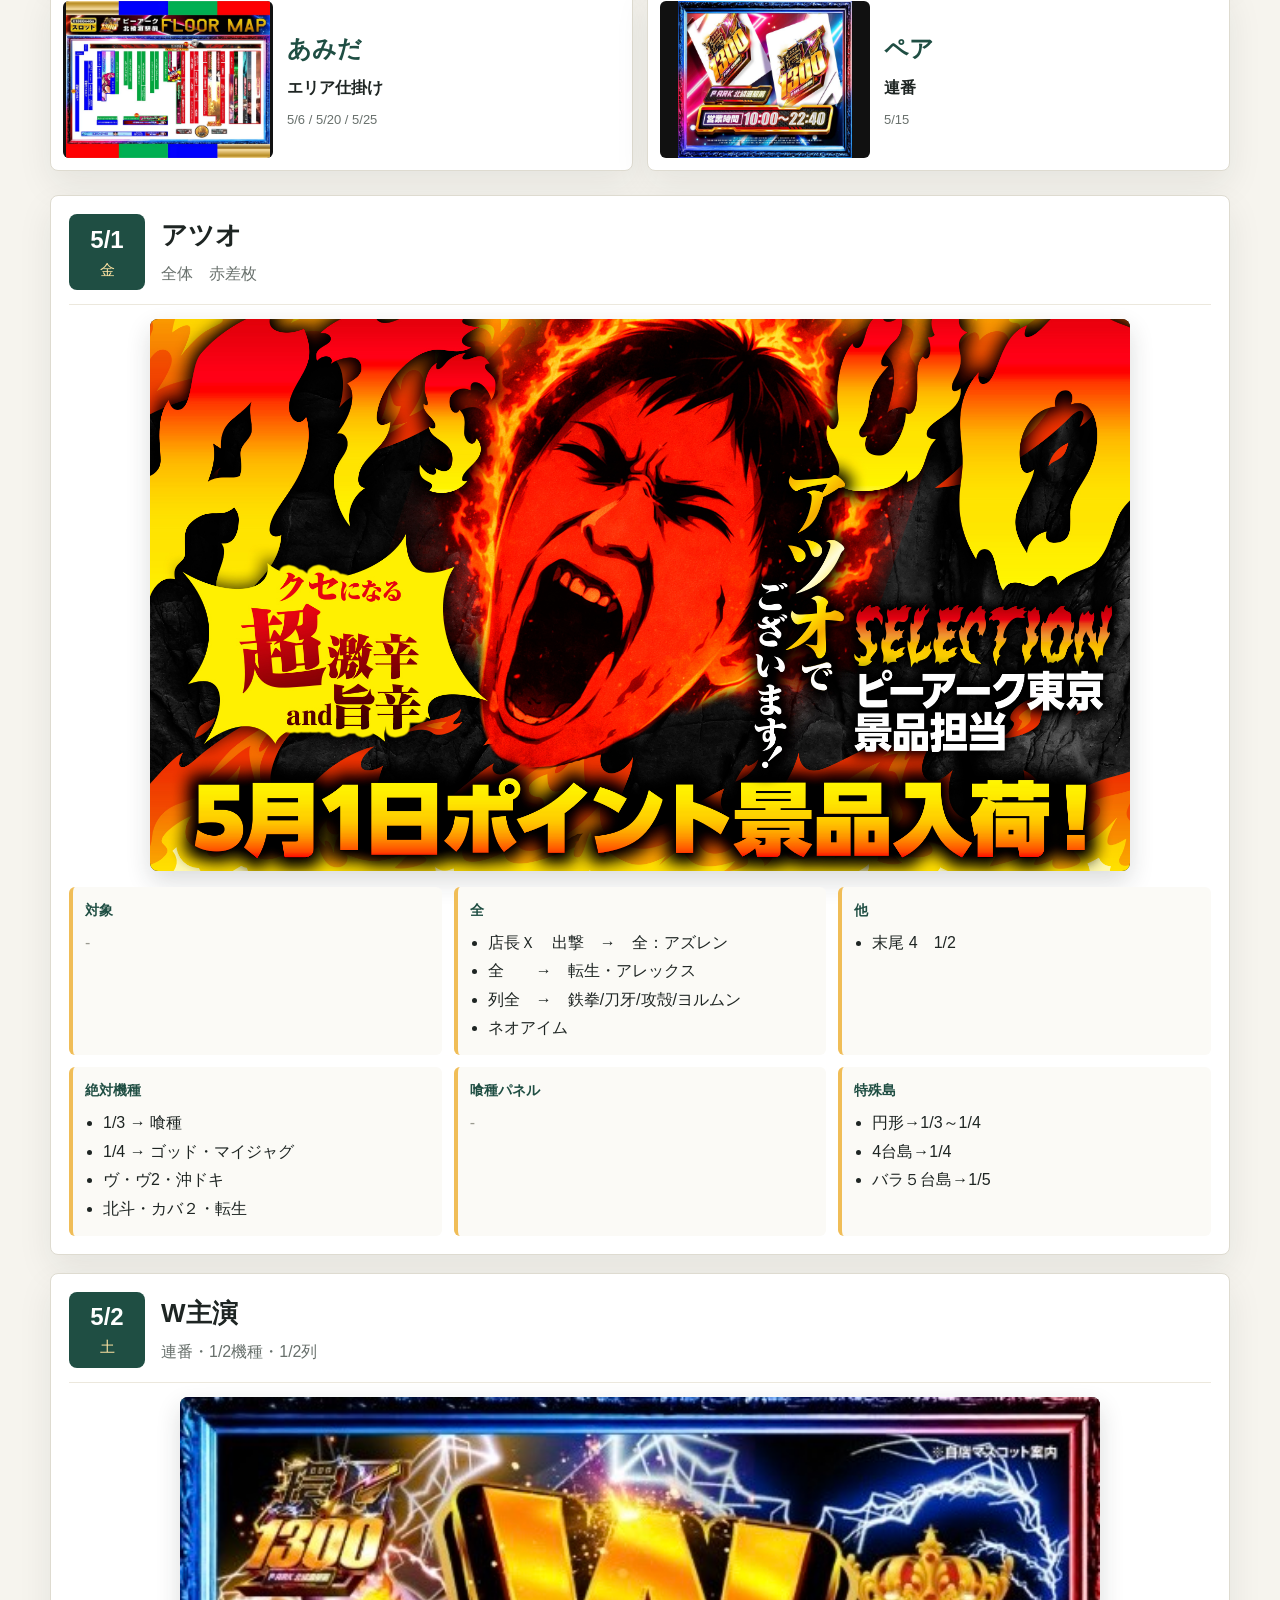
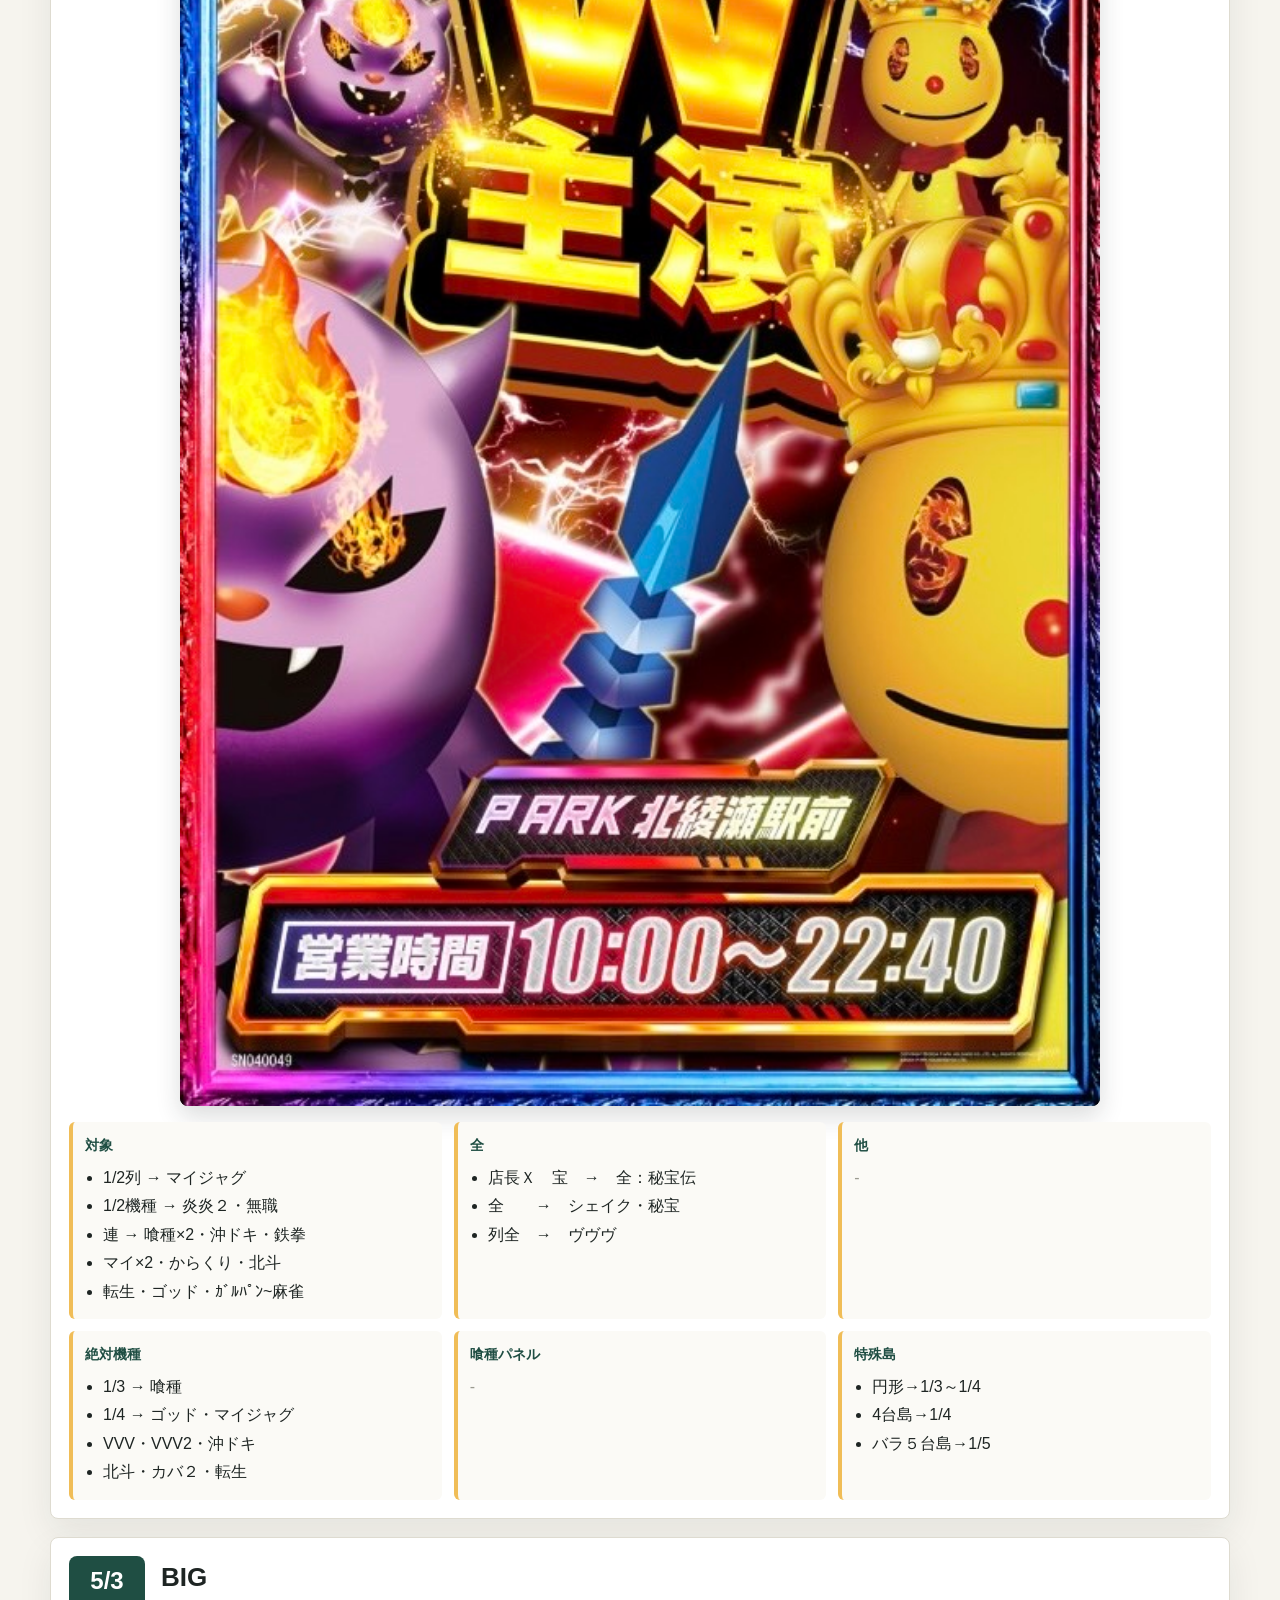
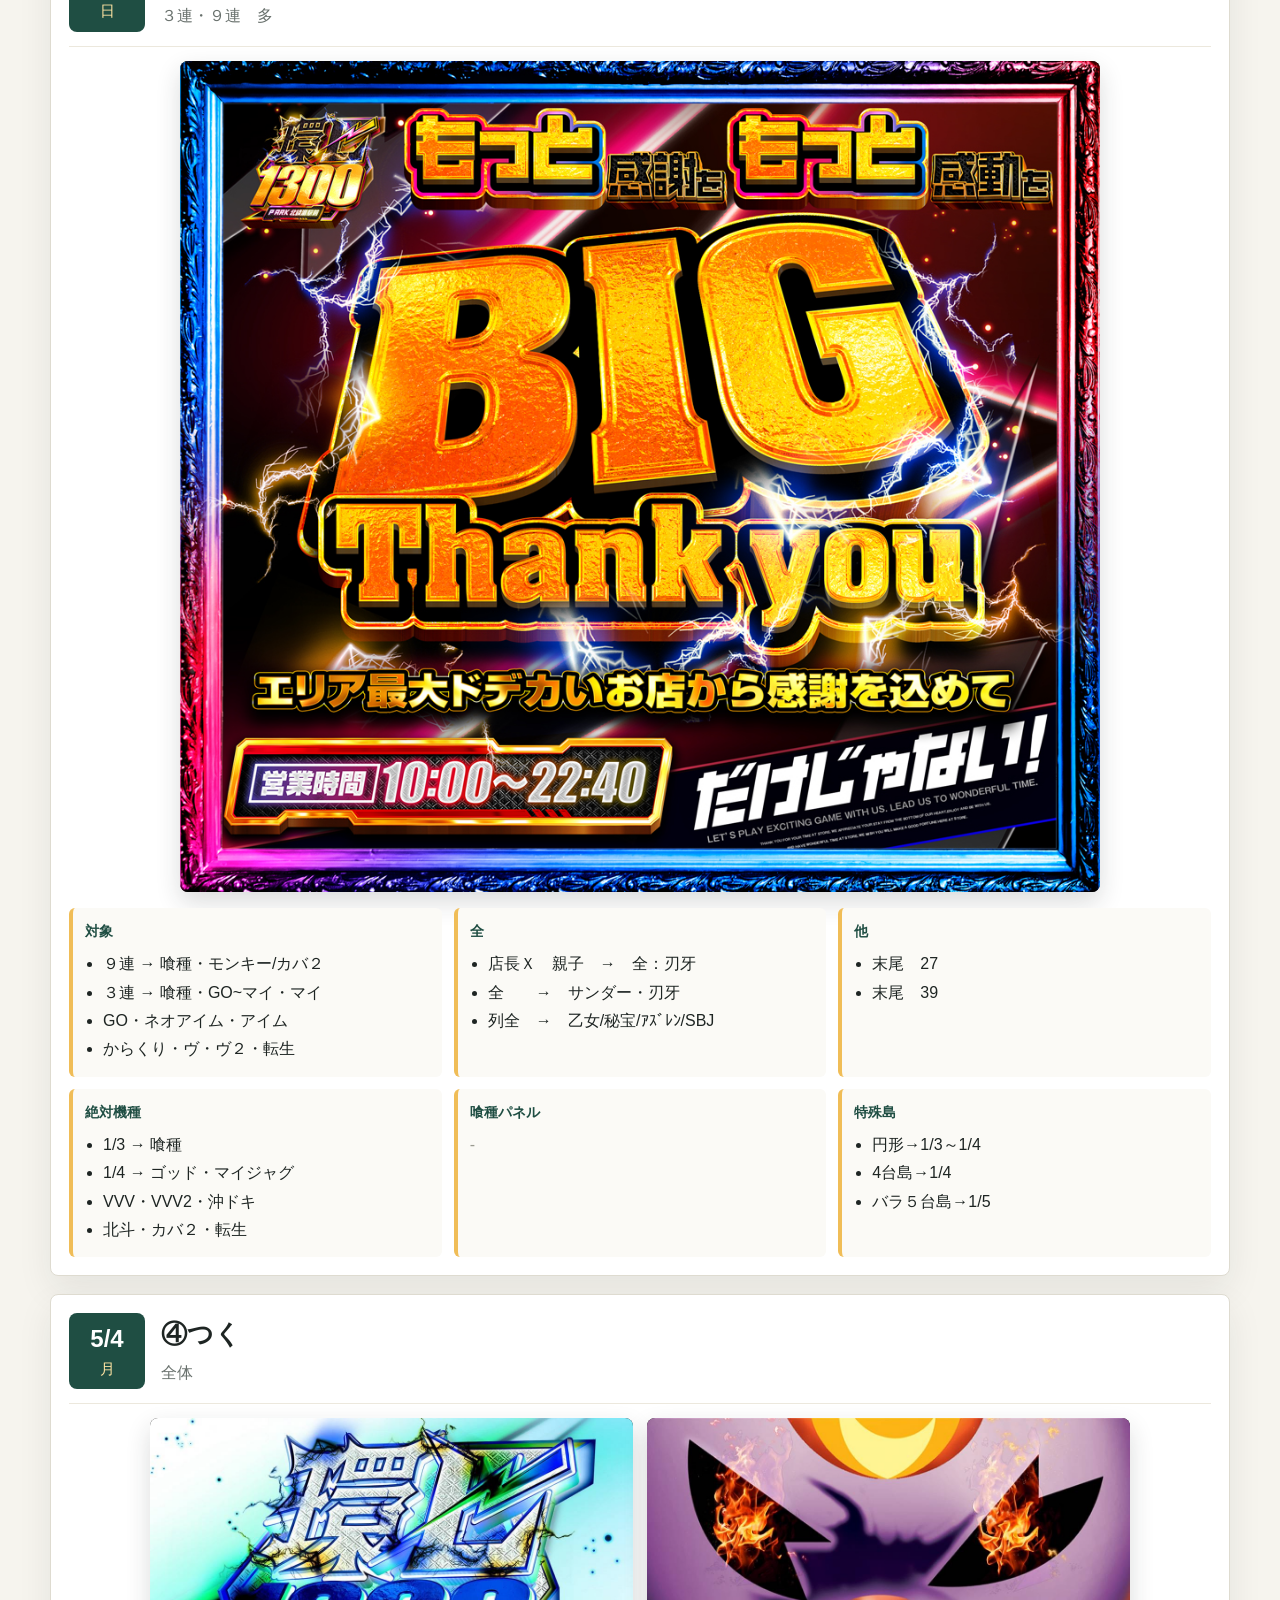
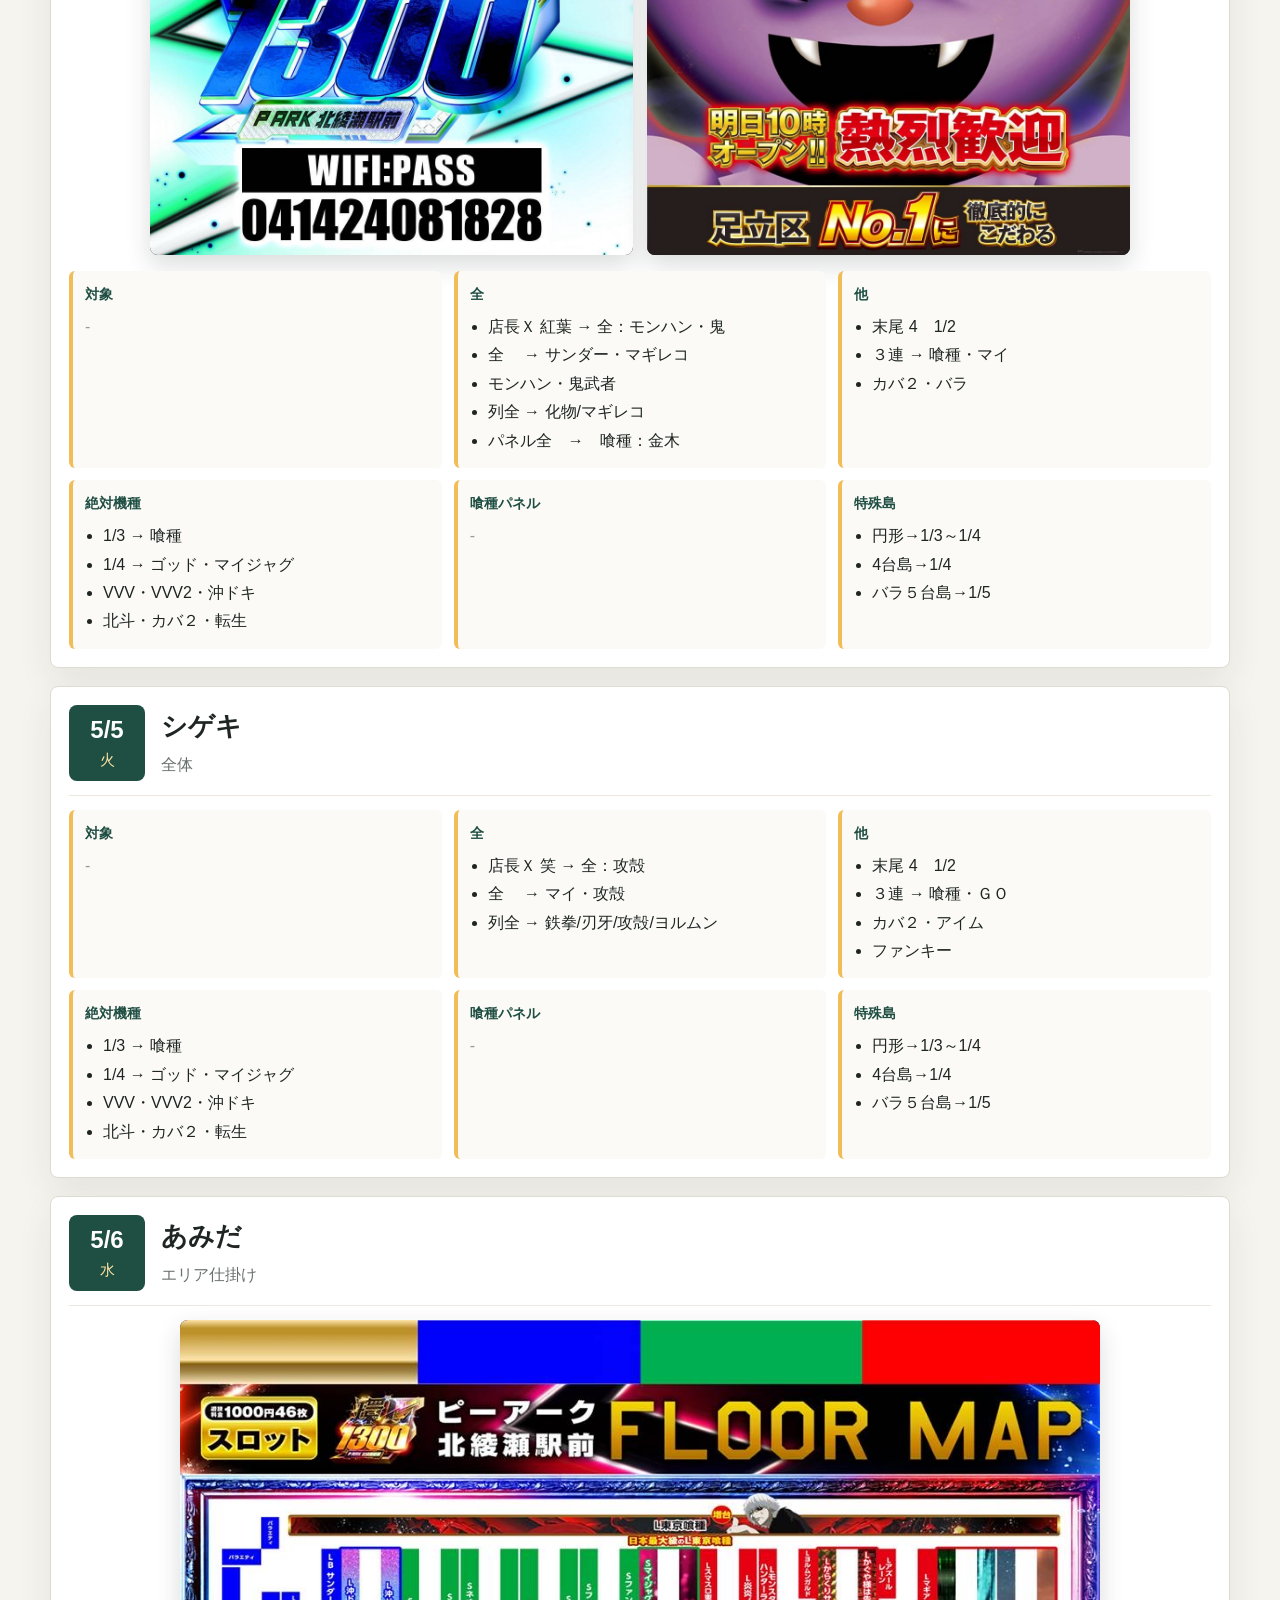
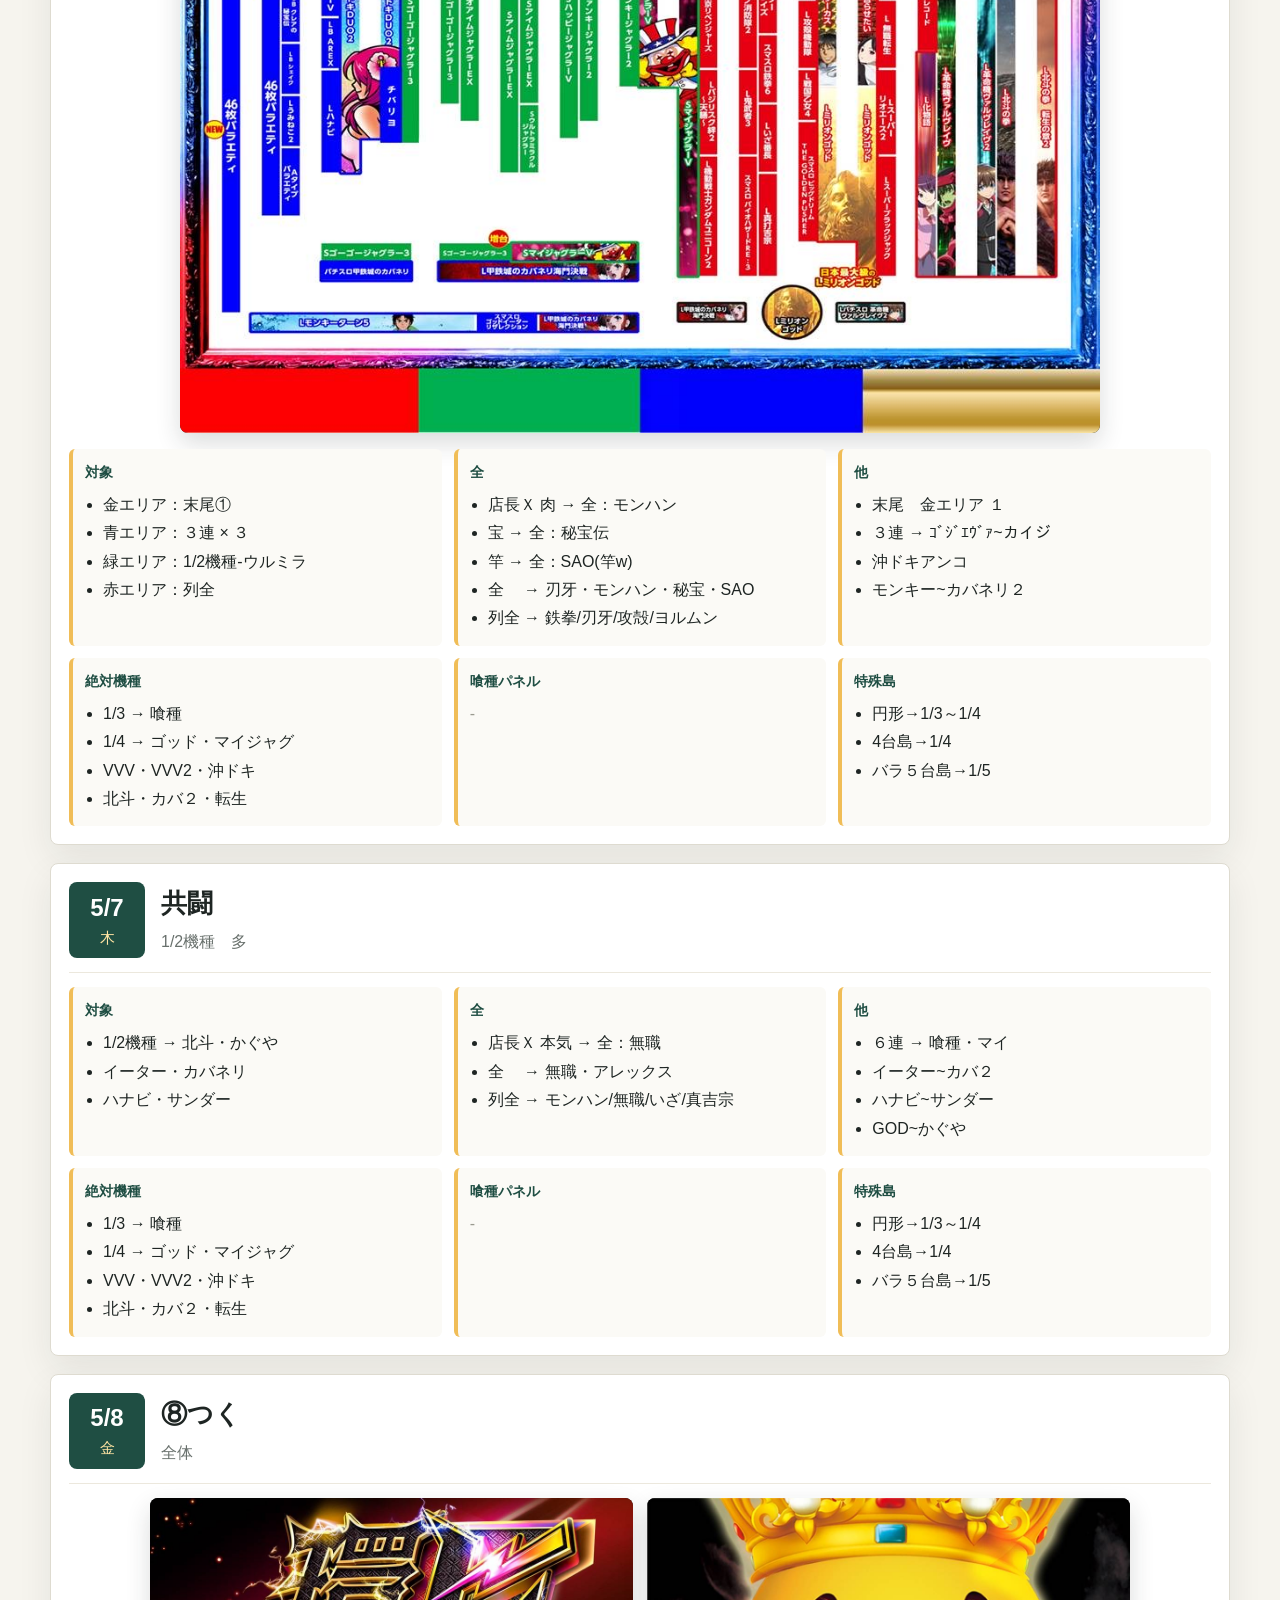
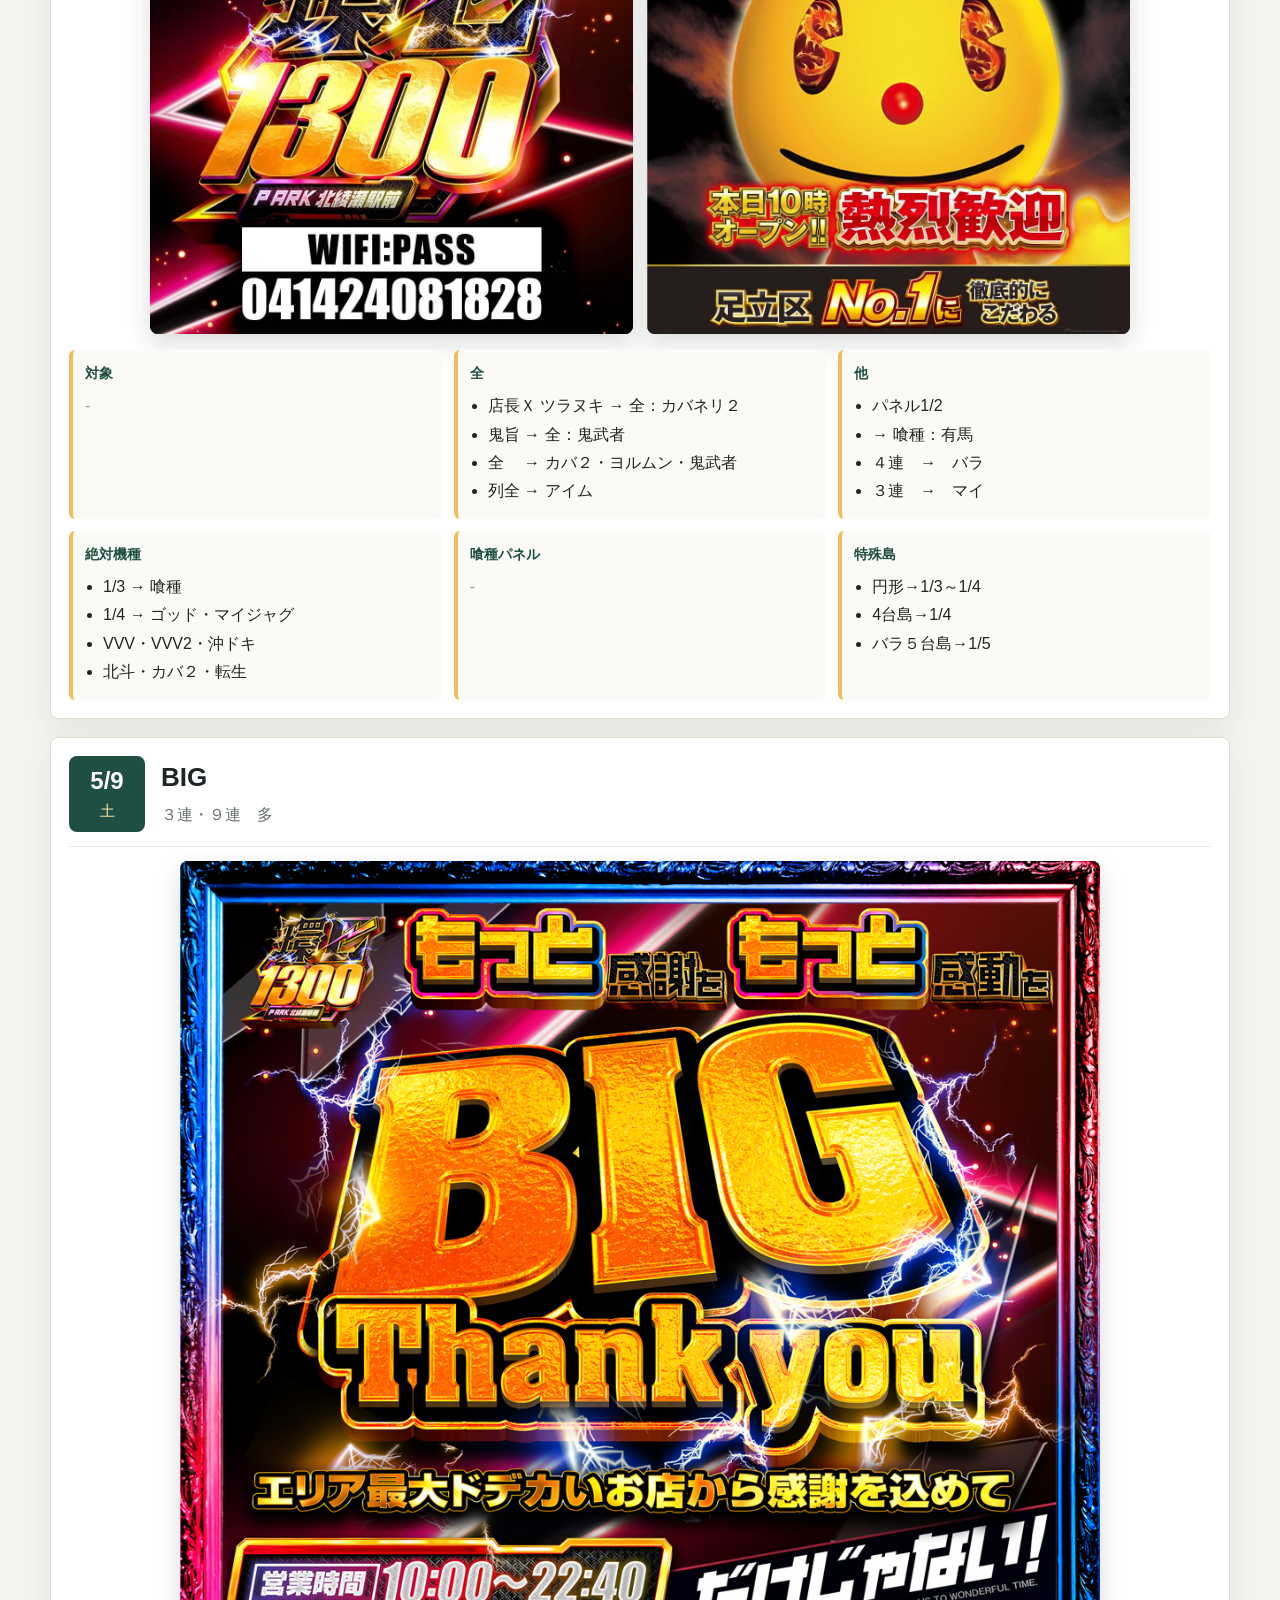
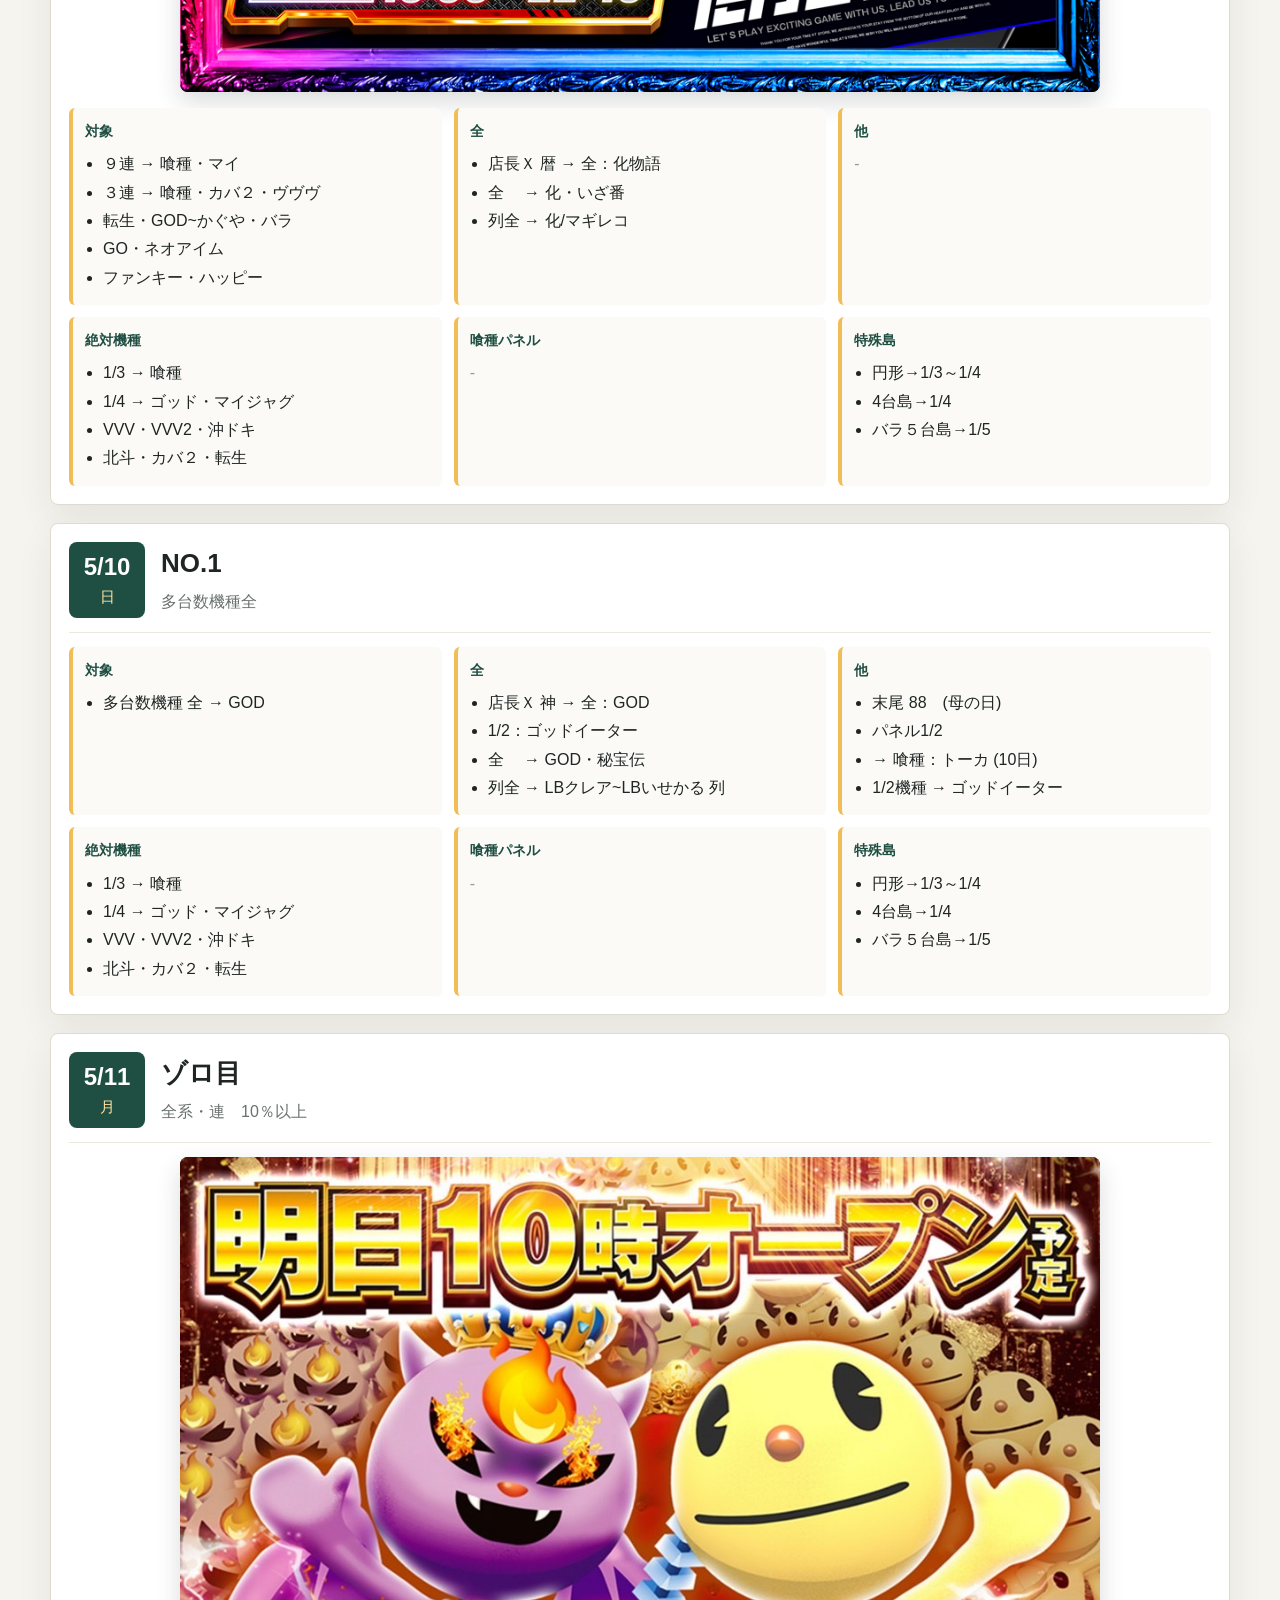
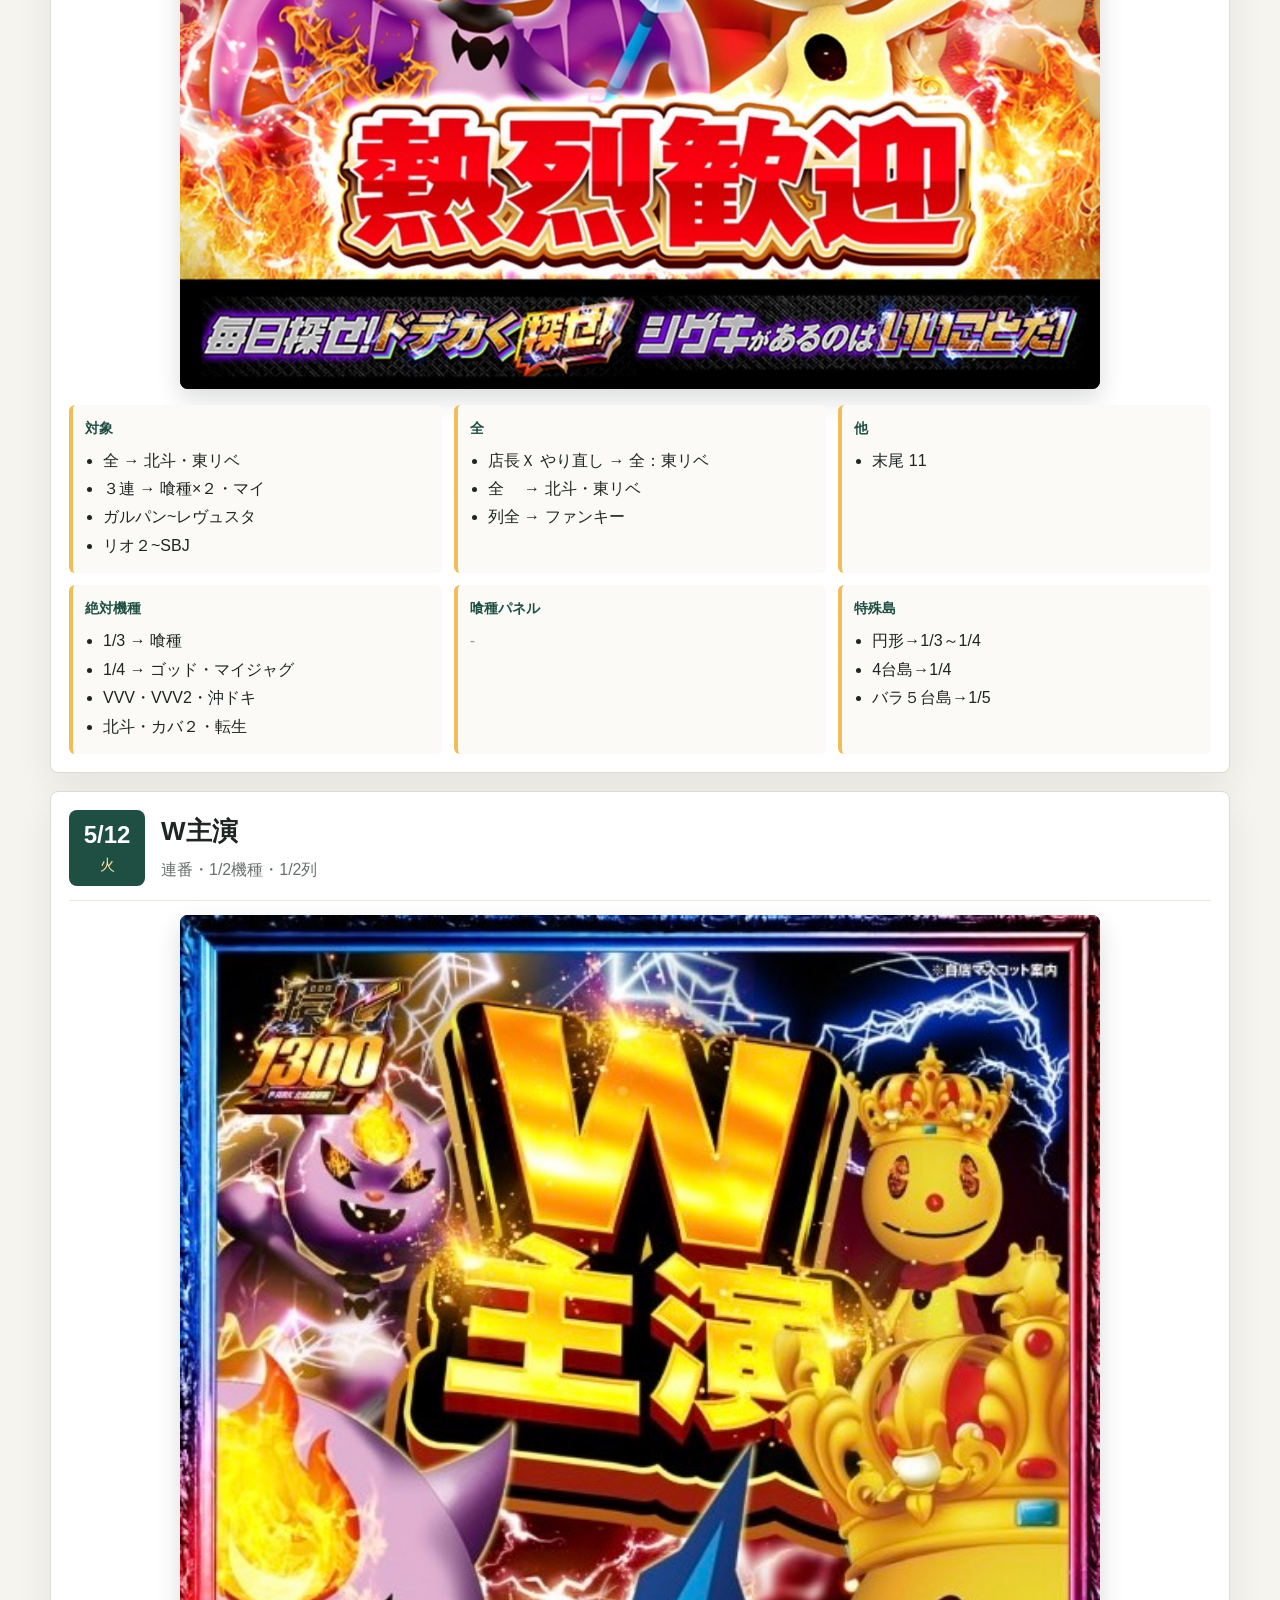
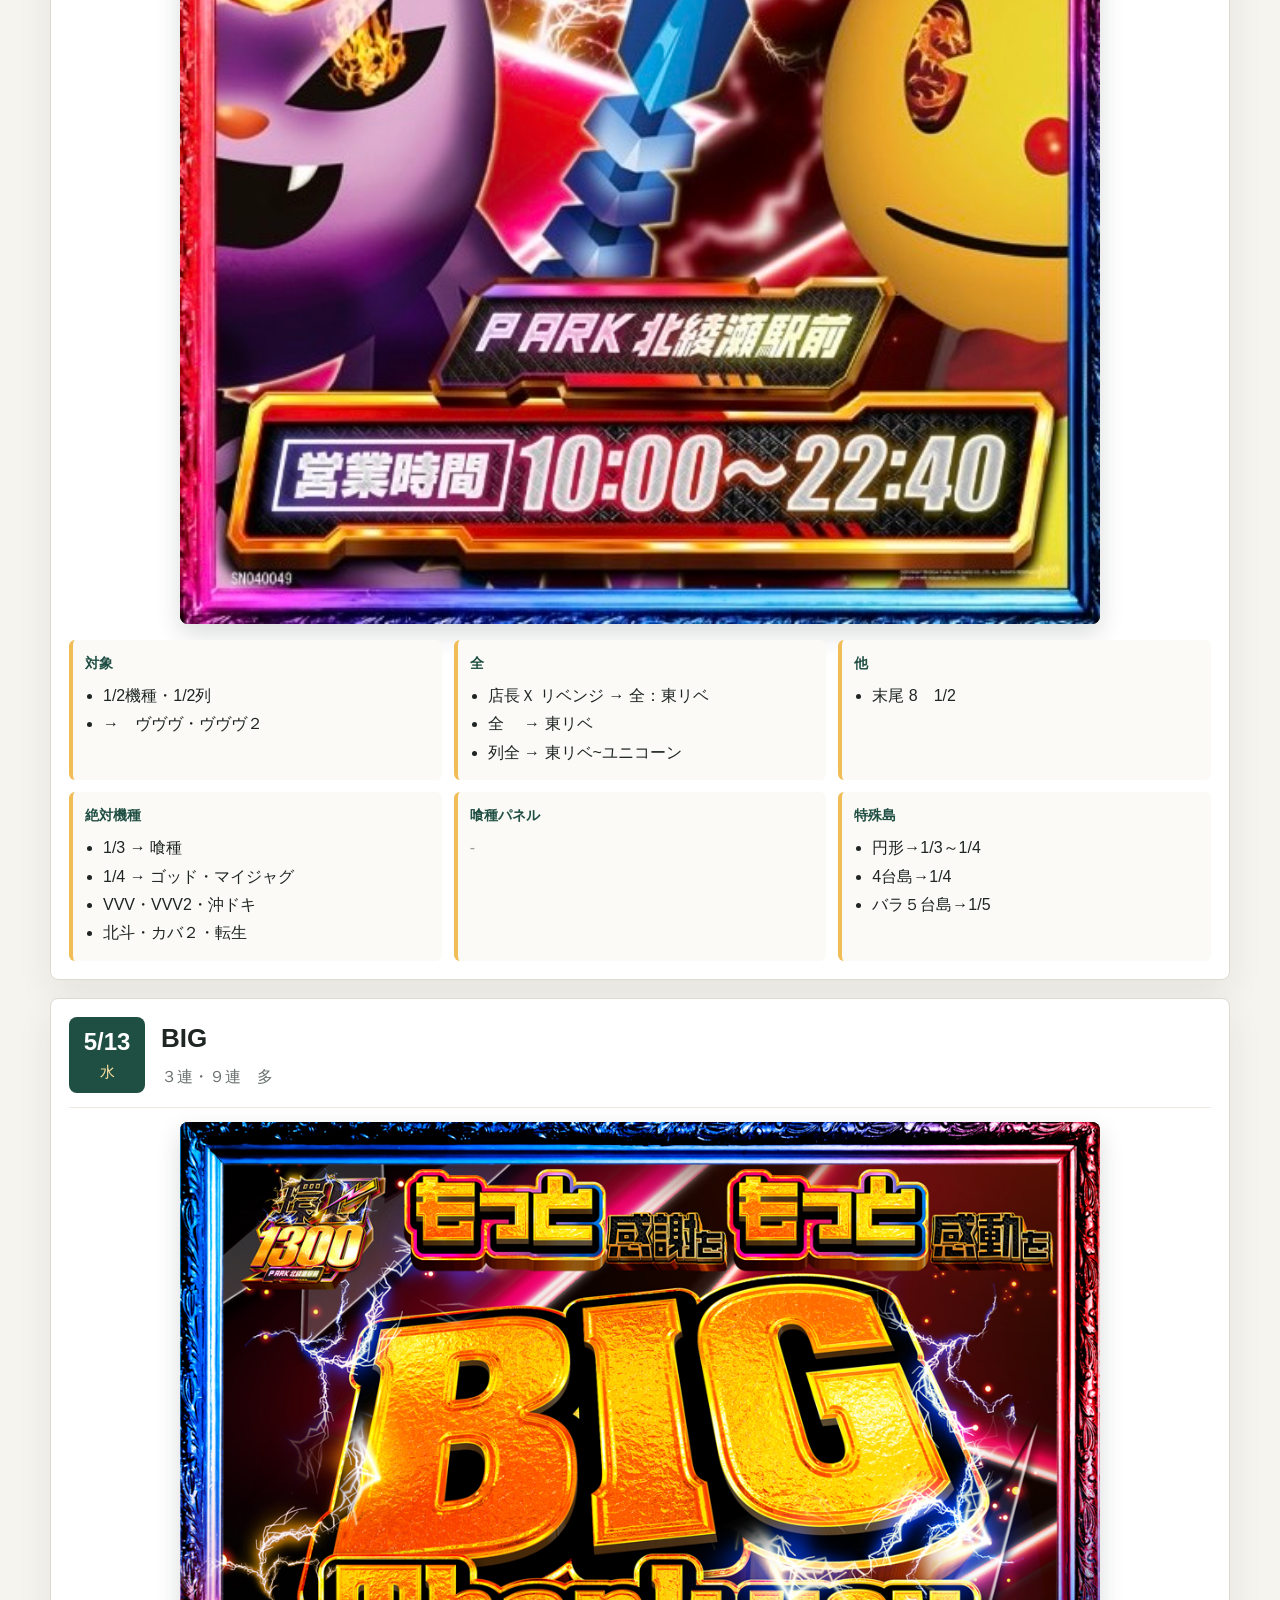
==== commit 0ef874c6: "Add files via upload" ====
--- a/index.html
+++ b/index.html
@@ -38,6 +38,106 @@
       </div>
     </section>
 
+    <section id="overview" class="overview-section">
+      <div class="section-heading">
+        <h2>仕掛け一覧</h2>
+        <p>画像・仕掛け・内容を指定順でまとめています。</p>
+      </div>
+      <div class="overview-grid">
+        
+            <article class="overview-card">
+              <div class="overview-images"><img src="assets/hachi-1.jpg" alt="8つく"><img src="assets/hachi-2.jpg" alt="8つく"></div>
+              <div class="overview-body">
+                <h3>8つく</h3>
+                <p>全体<br>※８のつく日</p>
+                <span>5/8 / 5/18 / 5/28</span>
+              </div>
+            </article>
+            
+            <article class="overview-card">
+              <div class="overview-images"><img src="assets/yon-1.jpg" alt="4つく"><img src="assets/yon-2.jpg" alt="4つく"></div>
+              <div class="overview-body">
+                <h3>4つく</h3>
+                <p>全体<br>※４のつく日</p>
+                <span>5/4 / 5/14 / 5/24</span>
+              </div>
+            </article>
+            
+            <article class="overview-card">
+              <div class="overview-images"><img src="assets/atsuo.jpg" alt="アツオ"></div>
+              <div class="overview-body">
+                <h3>アツオ</h3>
+                <p>全体　赤差枚<br>※毎月月初１日</p>
+                <span>5/1</span>
+              </div>
+            </article>
+            
+            <article class="overview-card">
+              <div class="overview-empty-image">画像なし</div>
+              <div class="overview-body">
+                <h3>シゲキ</h3>
+                <p>全体<br>※月ゾロ</p>
+                <span>5/5</span>
+              </div>
+            </article>
+            
+            <article class="overview-card">
+              <div class="overview-images"><img src="assets/zoro.jpg" alt="ゾロ目"></div>
+              <div class="overview-body">
+                <h3>ゾロ目</h3>
+                <p>全系・連　10％以上</p>
+                <span>5/11 / 5/22</span>
+              </div>
+            </article>
+            
+            <article class="overview-card">
+              <div class="overview-images"><img src="assets/big-thankyou.jpg" alt="BIGサンキュー"></div>
+              <div class="overview-body">
+                <h3>BIGサンキュー</h3>
+                <p>３連・９連　多<br>※３・９のつく日</p>
+                <span>5/3 / 5/9 / 5/13 / 5/19 / 5/23 / 5/29</span>
+              </div>
+            </article>
+            
+            <article class="overview-card">
+              <div class="overview-images"><img src="assets/w-shuen.jpg" alt="W主演"></div>
+              <div class="overview-body">
+                <h3>W主演</h3>
+                <p>連番・1/2機種・1/2列<br>※２のつく日</p>
+                <span>5/2 / 5/12</span>
+              </div>
+            </article>
+            
+            <article class="overview-card">
+              <div class="overview-images"><img src="assets/lets.jpg" alt="レッツ"></div>
+              <div class="overview-body">
+                <h3>レッツ</h3>
+                <p>列仕掛け</p>
+                <span>5/16 / 5/31</span>
+              </div>
+            </article>
+            
+            <article class="overview-card">
+              <div class="overview-images"><img src="assets/amida.jpg" alt="あみだ"></div>
+              <div class="overview-body">
+                <h3>あみだ</h3>
+                <p>エリア仕掛け</p>
+                <span>5/6 / 5/20 / 5/25</span>
+              </div>
+            </article>
+            
+            <article class="overview-card">
+              <div class="overview-images"><img src="assets/pair.jpg" alt="ペア"></div>
+              <div class="overview-body">
+                <h3>ペア</h3>
+                <p>連番</p>
+                <span>5/15</span>
+              </div>
+            </article>
+            
+      </div>
+    </section>
+
     <section id="cards" class="cards" aria-live="polite">
       
             <article class="day-card" data-weekday="金" data-search="5/1 金 アツオ 全体　赤差枚
@@ -88,7 +188,7 @@
                   <p>連番・1/2機種・1/2列</p>
                 </div>
               </header>
-              
+              <figure class="promo-visual w-shuen-visual"><img src="assets/w-shuen.jpg" alt="W主演"></figure>
               <div class="card-grid">
                 <section><h3>対象</h3><ul><li>1/2列 → マイジャグ</li><li>1/2機種 → 炎炎２・無職</li><li>連 → 喰種×2・沖ドキ・鉄拳</li><li>マイ×2・からくり・北斗</li><li>転生・ゴッド・ｶﾞﾙﾊﾟﾝ~麻雀</li></ul></section>
                 <section><h3>全</h3><ul><li>店長Ｘ　宝　→　全：秘宝伝</li><li>全　　→　シェイク・秘宝</li><li>列全　→　ヴヴヴ</li></ul></section>
@@ -151,7 +251,7 @@
                   <p>全体</p>
                 </div>
               </header>
-              
+              <div class="promo-pair yon-visuals"><figure class="promo-visual"><img src="assets/yon-1.jpg" alt="④つく"></figure><figure class="promo-visual"><img src="assets/yon-2.jpg" alt="④つく"></figure></div>
               <div class="card-grid">
                 <section><h3>対象</h3><p class="muted">-</p></section>
                 <section><h3>全</h3><ul><li>店長Ｘ 紅葉 → 全：モンハン・鬼</li><li>全 　→ サンダー・マギレコ</li><li>モンハン・鬼武者</li><li>列全 → 化物/マギレコ</li><li>パネル全　→　喰種：金木</li></ul></section>
@@ -215,7 +315,7 @@
                   <p>エリア仕掛け</p>
                 </div>
               </header>
-              
+              <figure class="promo-visual amida-visual"><img src="assets/amida.jpg" alt="あみだ"></figure>
               <div class="card-grid">
                 <section><h3>対象</h3><ul><li>金エリア：末尾①</li><li>青エリア：３連 × ３</li><li>緑エリア：1/2機種-ウルミラ</li><li>赤エリア：列全</li></ul></section>
                 <section><h3>全</h3><ul><li>店長Ｘ 肉 → 全：モンハン</li><li>宝 → 全：秘宝伝</li><li>竿 → 全：SAO(竿w)</li><li>全 　→ 刃牙・モンハン・秘宝・SAO</li><li>列全 → 鉄拳/刃牙/攻殻/ヨルムン</li></ul></section>
@@ -278,7 +378,7 @@
                   <p>全体</p>
                 </div>
               </header>
-              
+              <div class="promo-pair hachi-visuals"><figure class="promo-visual"><img src="assets/hachi-1.jpg" alt="⑧つく"></figure><figure class="promo-visual"><img src="assets/hachi-2.jpg" alt="⑧つく"></figure></div>
               <div class="card-grid">
                 <section><h3>対象</h3><p class="muted">-</p></section>
                 <section><h3>全</h3><ul><li>店長Ｘ ツラヌキ → 全：カバネリ２</li><li>鬼旨 → 全：鬼武者</li><li>全 　→ カバ２・ヨルムン・鬼武者</li><li>列全 → アイム</li></ul></section>
@@ -369,7 +469,7 @@
                   <p>全系・連　10％以上</p>
                 </div>
               </header>
-              
+              <figure class="promo-visual zoro-visual"><img src="assets/zoro.jpg" alt="ゾロ目"></figure>
               <div class="card-grid">
                 <section><h3>対象</h3><ul><li>全 → 北斗・東リベ</li><li>３連 → 喰種×２・マイ</li><li>ガルパン~レヴュスタ</li><li>リオ２~SBJ</li></ul></section>
                 <section><h3>全</h3><ul><li>店長Ｘ やり直し → 全：東リベ</li><li>全 　→ 北斗・東リベ</li><li>列全 → ファンキー</li></ul></section>
@@ -397,7 +497,7 @@
                   <p>連番・1/2機種・1/2列</p>
                 </div>
               </header>
-              
+              <figure class="promo-visual w-shuen-visual"><img src="assets/w-shuen.jpg" alt="W主演"></figure>
               <div class="card-grid">
                 <section><h3>対象</h3><ul><li>1/2機種・1/2列</li><li>→　ヴヴヴ・ヴヴヴ２</li></ul></section>
                 <section><h3>全</h3><ul><li>店長Ｘ リベンジ → 全：東リベ</li><li>全 　→ 東リベ</li><li>列全 → 東リベ~ユニコーン</li></ul></section>
@@ -457,7 +557,7 @@
                   <p>全体</p>
                 </div>
               </header>
-              
+              <div class="promo-pair yon-visuals"><figure class="promo-visual"><img src="assets/yon-1.jpg" alt="④つく"></figure><figure class="promo-visual"><img src="assets/yon-2.jpg" alt="④つく"></figure></div>
               <div class="card-grid">
                 <section><h3>対象</h3><p class="muted">-</p></section>
                 <section><h3>全</h3><ul><li>店長Ｘ　城　→　全：戦国乙女</li><li>全　　→　北斗・乙女・鬼武者</li><li>列全　→　アイム~ウルミラ</li><li>番ゼロ~銭形4</li></ul></section>
@@ -488,7 +588,7 @@
                   <p>連番</p>
                 </div>
               </header>
-              
+              <figure class="promo-visual pair-visual"><img src="assets/pair.jpg" alt="ペア"></figure>
               <div class="card-grid">
                 <section><h3>対象</h3><ul><li>喰種×５・カバ２・からくりGOD・化物・サンダー</li><li>GOD~かぐや・RIO2~SBJ</li><li>攻殻~ヨルムン・銭形~ドッチ</li><li>マイ・ファンキー×2</li><li>ウルミラ・ハッピー・GO×２</li><li>ネオアイム・アイム</li></ul></section>
                 <section><h3>全</h3><ul><li>店長Ｘ　覚醒　→　全：ユニコーン</li><li>全　　→　鉄拳・ユニコーン</li><li>列全　→　GO~マイ</li></ul></section>
@@ -522,7 +622,7 @@
                   <p>列仕掛け</p>
                 </div>
               </header>
-              
+              <figure class="promo-visual lets-visual"><img src="assets/lets.jpg" alt="レッツ"></figure>
               <div class="card-grid">
                 <section><h3>対象</h3><ul><li>列全×3→　カバネリ・GOジャグ</li><li>アズレン~SBJ</li><li>列1/2  →　アイム</li><li>列1/3 →　東京喰種70台</li></ul></section>
                 <section><h3>全</h3><ul><li>店長Ｘ　笑い　→　全：攻殻</li><li>全　　→　SBJ・攻殻・サンダー</li><li>列全　→　カバネリ・GOジャグ</li><li>アズレン~SBJ</li></ul></section>
@@ -586,7 +686,7 @@
                   <p>全体</p>
                 </div>
               </header>
-              
+              <div class="promo-pair hachi-visuals"><figure class="promo-visual"><img src="assets/hachi-1.jpg" alt="⑧つく"></figure><figure class="promo-visual"><img src="assets/hachi-2.jpg" alt="⑧つく"></figure></div>
               <div class="card-grid">
                 <section><h3>対象</h3><p class="muted">-</p></section>
                 <section><h3>全</h3><ul><li>店長Ｘ　鬼　→ 全：鬼武者</li><li>全　　→　乙女・鬼武者</li><li>列全　→　GOジャグ</li><li>化物~マギレコ</li></ul></section>
@@ -650,7 +750,7 @@
                   <p>エリア仕掛け</p>
                 </div>
               </header>
-              
+              <figure class="promo-visual amida-visual"><img src="assets/amida.jpg" alt="あみだ"></figure>
               <div class="card-grid">
                 <section><h3>対象</h3><ul><li>金エリア：３連 × ４</li><li>青エリア：末尾 ④</li><li>緑エリア：列全</li><li>赤エリア：全</li></ul></section>
                 <section><h3>全</h3><ul><li>店長Ｘ 巨大 → 全：ビッグドリーム</li><li>２日連続</li><li>全 → ビックドリーム・炎炎２・無職</li><li>列全 → アイム~ウルミラ</li></ul></section>
@@ -711,7 +811,7 @@
                   <p>全系・6連　10％以上</p>
                 </div>
               </header>
-              
+              <figure class="promo-visual zoro-visual"><img src="assets/zoro.jpg" alt="ゾロ目"></figure>
               <div class="card-grid">
                 <section><h3>対象</h3><ul><li>6連→　東京喰種　×2</li><li>カバネリ・マイジャグ・ヴヴヴ2</li><li>北斗・とある～ゴブリン</li></ul></section>
                 <section><h3>全</h3><ul><li>店長Ｘ 肉 → 全：モンハンライズ</li><li>全 → 鬼武者・モンハン・鉄拳・いざ番</li><li>列全 → モンハン-吉宗</li></ul></section>
@@ -780,7 +880,7 @@
                   <p>全体</p>
                 </div>
               </header>
-              
+              <div class="promo-pair yon-visuals"><figure class="promo-visual"><img src="assets/yon-1.jpg" alt="④つく"></figure><figure class="promo-visual"><img src="assets/yon-2.jpg" alt="④つく"></figure></div>
               <div class="card-grid">
                 <section><h3>対象</h3><p class="muted">-</p></section>
                 <section><h3>全</h3><ul><li>店長Ｘ　最強　→　全：鉄拳</li><li>全　　→　シェイク・鉄拳</li><li>列全　→　ゴージャグ</li></ul></section>
@@ -810,7 +910,7 @@
                   <p>エリア仕掛け</p>
                 </div>
               </header>
-              
+              <figure class="promo-visual amida-visual"><img src="assets/amida.jpg" alt="あみだ"></figure>
               <div class="card-grid">
                 <section><h3>対象</h3><ul><li>金エリア：３連</li><li>青エリア：末尾 6</li><li>緑エリア：列全</li><li>赤エリア：全</li></ul></section>
                 <section><h3>全</h3><ul><li>店長Ｘ カーテンコール → 全：からくり</li><li>全 → いざ番長・からくりサーカス</li><li>列全 → ハッピージャグラー</li></ul></section>
@@ -910,7 +1010,7 @@
                   <p>全体</p>
                 </div>
               </header>
-              
+              <div class="promo-pair hachi-visuals"><figure class="promo-visual"><img src="assets/hachi-1.jpg" alt="⑧つく"></figure><figure class="promo-visual"><img src="assets/hachi-2.jpg" alt="⑧つく"></figure></div>
               <div class="card-grid">
                 <section><h3>対象</h3><p class="muted">-</p></section>
                 <section><h3>全</h3><ul><li>店長Ｘ　ドライブ　→ 全：ヴヴヴ2</li><li>全　　→　アレックス・ヴヴヴ2</li><li>列全　→　ゴージャグ～マイジャグ</li></ul></section>
@@ -1007,7 +1107,7 @@
                   <p>全系複数</p>
                 </div>
               </header>
-              
+              <figure class="promo-visual lets-visual"><img src="assets/lets.jpg" alt="レッツ"></figure>
               <div class="card-grid">
                 <section><h3>対象</h3><ul><li>全系</li><li>各列仕掛け</li></ul></section>
                 <section><h3>全</h3><ul><li>店長Ｘ 勝→ 全：からくり</li><li>神空間　⇒ゴッドイーター</li><li>全 → ゴッドイーター・シェイク</li><li>列全 → からくり～ミリオンゴッド</li><li>→ゴージャグ</li></ul></section>
--- a/styles.css
+++ b/styles.css
@@ -1 +1 @@
-*{box-sizing:border-box}html{scroll-behavior:smooth}body{margin:0;font-family:-apple-system,BlinkMacSystemFont,"Segoe UI","Noto Sans JP",sans-serif;background:#f6f4ee;color:#1e2523;line-height:1.65}a{color:inherit;text-decoration:none}.hero{min-height:76vh;background:linear-gradient(135deg,rgba(20,33,31,.9),rgba(31,78,67,.78)),url('data:image/svg+xml,%3Csvg xmlns=%22http://www.w3.org/2000/svg%22 viewBox=%220 0 1200 800%22%3E%3Cdefs%3E%3Cpattern id=%22p%22 width=%2260%22 height=%2260%22 patternUnits=%22userSpaceOnUse%22%3E%3Cpath d=%22M0 59h60M59 0v60%22 stroke=%22%23ffffff%22 stroke-opacity=%22.12%22/%3E%3C/pattern%3E%3C/defs%3E%3Crect width=%221200%22 height=%22800%22 fill=%22%23213f37%22/%3E%3Crect width=%221200%22 height=%22800%22 fill=%22url(%23p)%22/%3E%3C/svg%3E');background-size:cover;color:#fff;display:flex;flex-direction:column}nav{height:68px;display:flex;align-items:center;justify-content:space-between;padding:0 clamp(18px,4vw,56px);border-bottom:1px solid rgba(255,255,255,.16)}nav .brand{font-weight:800;font-size:20px}nav div{display:flex;gap:18px;font-size:14px;opacity:.9}.hero-inner{width:min(1040px,92vw);margin:auto;padding:64px 0 86px}.eyebrow{color:#f4c15d;font-weight:700;letter-spacing:0;margin:0 0 14px}.hero h1{font-size:clamp(36px,6vw,72px);line-height:1.08;letter-spacing:0;margin:0;max-width:900px}.lead{font-size:clamp(16px,2vw,21px);max-width:760px;color:#edf2ef;margin:24px 0 20px}.intro-note{display:grid;gap:2px;max-width:620px;margin:0 0 30px;padding:14px 16px;border-left:4px solid #f4c15d;background:rgba(255,255,255,.12);border-radius:6px}.intro-note strong{font-size:18px}.intro-note span{color:#edf2ef}.stats{display:flex;gap:12px;flex-wrap:wrap}.stats span{display:inline-flex;gap:8px;align-items:baseline;border:1px solid rgba(255,255,255,.2);background:rgba(255,255,255,.1);padding:10px 14px;border-radius:8px}.stats strong{font-size:24px;color:#ffe4a3}main{width:min(1180px,94vw);margin:-44px auto 70px}.toolbar{position:sticky;top:0;z-index:3;background:#fff;border:1px solid #dedbd0;box-shadow:0 18px 45px rgba(31,37,35,.12);border-radius:8px;padding:16px;display:grid;grid-template-columns:minmax(240px,1fr) auto;gap:14px;align-items:end}.toolbar label{display:grid;gap:6px;font-size:13px;font-weight:700;color:#4e5753}.toolbar input{height:44px;border:1px solid #c9c6bb;border-radius:6px;padding:0 14px;font:inherit}.filters{display:flex;gap:8px;flex-wrap:wrap}.filters button{height:38px;border:1px solid #c9c6bb;background:#fff;border-radius:6px;padding:0 13px;font:inherit;font-weight:700;cursor:pointer}.filters button.active{background:#1f4e43;color:#fff;border-color:#1f4e43}.cards{display:grid;gap:18px;margin-top:24px}.day-card{background:#fff;border:1px solid #dedbd0;border-radius:8px;box-shadow:0 14px 35px rgba(31,37,35,.08);padding:18px}.day-card header{display:grid;grid-template-columns:auto 1fr;gap:16px;align-items:start;border-bottom:1px solid #ece8dd;padding-bottom:14px;margin-bottom:14px}.date-badge{width:76px;min-height:76px;border-radius:8px;background:#1f4e43;color:#fff;display:grid;place-items:center;text-align:center;line-height:1.1;padding:8px}.date-badge strong{font-size:24px}.date-badge span{font-size:15px;color:#ffe4a3}.day-card h2{margin:0;font-size:26px;white-space:pre-line}.day-card header p{margin:4px 0 0;color:#69716d;white-space:pre-line}.promo-visual{margin:0 auto 16px;max-width:920px;border-radius:8px;overflow:hidden;background:#111;box-shadow:0 10px 24px rgba(31,37,35,.16)}.promo-visual img{display:block;width:100%;height:auto;object-fit:contain}.atsuo-visual{max-width:980px}.card-grid{display:grid;grid-template-columns:repeat(3,1fr);gap:12px}.card-grid section{border-left:4px solid #f0bd57;background:#fbfaf6;padding:12px;border-radius:6px;min-width:0}.card-grid h3{margin:0 0 8px;font-size:14px;color:#1f4e43}.card-grid ul{margin:0;padding-left:18px}.card-grid li{margin:2px 0;overflow-wrap:anywhere}.muted{color:#9a9a90;margin:0}.empty{margin-top:24px;background:#fff;border:1px dashed #b8b3a4;border-radius:8px;padding:28px;text-align:center}.table-section{margin-top:42px}.section-heading{display:flex;align-items:end;justify-content:space-between;gap:16px;margin-bottom:12px}.section-heading h2{margin:0;font-size:28px}.section-heading p{margin:0;color:#69716d}.table-wrap{overflow:auto;background:#fff;border:1px solid #dedbd0;border-radius:8px;box-shadow:0 14px 35px rgba(31,37,35,.08)}table{border-collapse:collapse;min-width:1600px;width:100%;font-size:13px}th,td{border-bottom:1px solid #ece8dd;border-right:1px solid #ece8dd;padding:10px 12px;vertical-align:top;min-width:120px}th{position:sticky;top:0;background:#1f4e43;color:#fff;text-align:left;z-index:1}tbody tr:nth-child(even){background:#fbfaf6}td:first-child,th:first-child{position:sticky;left:0;background:inherit;font-weight:800;z-index:2}th:first-child{background:#1f4e43;z-index:4}@media (max-width:800px){.hero{min-height:70vh}nav{height:auto;padding:16px 18px;align-items:flex-start;gap:10px}nav div{gap:12px}.toolbar{grid-template-columns:1fr;position:relative}.card-grid{grid-template-columns:1fr}.day-card header{grid-template-columns:1fr}.date-badge{width:100%;min-height:58px;display:flex;justify-content:center;gap:12px}.section-heading{display:block}.hero-inner{padding-top:44px}.promo-visual{max-width:100%;margin-top:-2px}.day-card h2{font-size:24px}}+*{box-sizing:border-box}html{scroll-behavior:smooth}body{margin:0;font-family:-apple-system,BlinkMacSystemFont,"Segoe UI","Noto Sans JP",sans-serif;background:#f6f4ee;color:#1e2523;line-height:1.65}a{color:inherit;text-decoration:none}.hero{min-height:76vh;background:linear-gradient(135deg,rgba(13,25,24,.78),rgba(22,51,43,.58)),url('assets/hero-park.png');background-size:cover;background-position:center;color:#fff;display:flex;flex-direction:column}nav{height:68px;display:flex;align-items:center;justify-content:space-between;padding:0 clamp(18px,4vw,56px);border-bottom:1px solid rgba(255,255,255,.22);background:rgba(0,0,0,.18);backdrop-filter:blur(3px)}nav .brand{font-weight:800;font-size:20px;text-shadow:0 2px 8px rgba(0,0,0,.35)}nav div{display:flex;gap:18px;font-size:14px;opacity:.95;text-shadow:0 2px 8px rgba(0,0,0,.35)}.hero-inner{width:min(1040px,92vw);margin:auto;padding:64px 0 86px}.eyebrow{color:#f4c15d;font-weight:700;letter-spacing:0;margin:0 0 14px}.hero h1{font-size:clamp(36px,6vw,72px);line-height:1.08;letter-spacing:0;margin:0;max-width:900px;text-shadow:0 4px 18px rgba(0,0,0,.58)}.lead{font-size:clamp(16px,2vw,21px);max-width:760px;color:#fff;margin:24px 0 20px;text-shadow:0 3px 14px rgba(0,0,0,.62)}.intro-note{display:grid;gap:2px;max-width:620px;margin:0 0 30px;padding:14px 16px;border-left:4px solid #f4c15d;background:rgba(255,255,255,.12);border-radius:6px}.intro-note strong{font-size:18px}.intro-note span{color:#edf2ef}.stats{display:flex;gap:12px;flex-wrap:wrap}.stats span{display:inline-flex;gap:8px;align-items:baseline;border:1px solid rgba(255,255,255,.32);background:rgba(0,0,0,.26);padding:10px 14px;border-radius:8px;backdrop-filter:blur(3px)}.stats strong{font-size:24px;color:#ffe4a3}main{width:min(1180px,94vw);margin:-44px auto 70px}.toolbar{position:sticky;top:0;z-index:3;background:#fff;border:1px solid #dedbd0;box-shadow:0 18px 45px rgba(31,37,35,.12);border-radius:8px;padding:16px;display:grid;grid-template-columns:minmax(240px,1fr) auto;gap:14px;align-items:end}.toolbar label{display:grid;gap:6px;font-size:13px;font-weight:700;color:#4e5753}.toolbar input{height:44px;border:1px solid #c9c6bb;border-radius:6px;padding:0 14px;font:inherit}.filters{display:flex;gap:8px;flex-wrap:wrap}.filters button{height:38px;border:1px solid #c9c6bb;background:#fff;border-radius:6px;padding:0 13px;font:inherit;font-weight:700;cursor:pointer}.filters button.active{background:#1f4e43;color:#fff;border-color:#1f4e43}.cards{display:grid;gap:18px;margin-top:24px}.day-card{background:#fff;border:1px solid #dedbd0;border-radius:8px;box-shadow:0 14px 35px rgba(31,37,35,.08);padding:18px}.day-card header{display:grid;grid-template-columns:auto 1fr;gap:16px;align-items:start;border-bottom:1px solid #ece8dd;padding-bottom:14px;margin-bottom:14px}.date-badge{width:76px;min-height:76px;border-radius:8px;background:#1f4e43;color:#fff;display:grid;place-items:center;text-align:center;line-height:1.1;padding:8px}.date-badge strong{font-size:24px}.date-badge span{font-size:15px;color:#ffe4a3}.day-card h2{margin:0;font-size:26px;white-space:pre-line}.day-card header p{margin:4px 0 0;color:#69716d;white-space:pre-line}.promo-visual{margin:0 auto 16px;max-width:920px;border-radius:8px;overflow:hidden;background:#111;box-shadow:0 10px 24px rgba(31,37,35,.16)}.promo-visual img{display:block;width:100%;height:auto;object-fit:contain}.atsuo-visual{max-width:980px}.promo-pair{display:grid;grid-template-columns:repeat(2,minmax(0,1fr));gap:14px;max-width:980px;margin:0 auto 16px}.promo-pair .promo-visual{margin:0;max-width:none}.card-grid{display:grid;grid-template-columns:repeat(3,1fr);gap:12px}.card-grid section{border-left:4px solid #f0bd57;background:#fbfaf6;padding:12px;border-radius:6px;min-width:0}.card-grid h3{margin:0 0 8px;font-size:14px;color:#1f4e43}.card-grid ul{margin:0;padding-left:18px}.card-grid li{margin:2px 0;overflow-wrap:anywhere}.muted{color:#9a9a90;margin:0}.empty{margin-top:24px;background:#fff;border:1px dashed #b8b3a4;border-radius:8px;padding:28px;text-align:center}.table-section{margin-top:42px}.section-heading{display:flex;align-items:end;justify-content:space-between;gap:16px;margin-bottom:12px}.section-heading h2{margin:0;font-size:28px}.section-heading p{margin:0;color:#69716d}.table-wrap{overflow:auto;background:#fff;border:1px solid #dedbd0;border-radius:8px;box-shadow:0 14px 35px rgba(31,37,35,.08)}table{border-collapse:collapse;min-width:1600px;width:100%;font-size:13px}th,td{border-bottom:1px solid #ece8dd;border-right:1px solid #ece8dd;padding:10px 12px;vertical-align:top;min-width:120px}th{position:sticky;top:0;background:#1f4e43;color:#fff;text-align:left;z-index:1}tbody tr:nth-child(even){background:#fbfaf6}td:first-child,th:first-child{position:sticky;left:0;background:inherit;font-weight:800;z-index:2}th:first-child{background:#1f4e43;z-index:4}@media (max-width:800px){.hero{min-height:70vh;background-position:center top}nav{height:auto;padding:16px 18px;align-items:flex-start;gap:10px}nav div{gap:12px}.toolbar{grid-template-columns:1fr;position:relative}.card-grid{grid-template-columns:1fr}.day-card header{grid-template-columns:1fr}.date-badge{width:100%;min-height:58px;display:flex;justify-content:center;gap:12px}.section-heading{display:block}.hero-inner{padding-top:44px}.promo-visual{max-width:100%;margin-top:-2px}.promo-pair{grid-template-columns:1fr;max-width:100%}.day-card h2{font-size:24px}}.overview-section{margin-top:24px}.overview-grid{display:grid;grid-template-columns:repeat(2,minmax(0,1fr));gap:14px}.overview-card{display:grid;grid-template-columns:210px 1fr;gap:14px;align-items:center;background:#fff;border:1px solid #dedbd0;border-radius:8px;padding:12px;box-shadow:0 14px 35px rgba(31,37,35,.08)}.overview-images{display:grid;grid-template-columns:repeat(auto-fit,minmax(84px,1fr));gap:8px}.overview-images img{width:100%;aspect-ratio:4/3;object-fit:contain;background:#111;border-radius:6px}.overview-empty-image{display:grid;place-items:center;min-height:118px;border:1px dashed #b8b3a4;border-radius:6px;background:#fbfaf6;color:#777;font-weight:700}.overview-body h3{margin:0 0 6px;font-size:24px;color:#1f4e43}.overview-body p{margin:0;color:#1e2523;font-weight:700;white-space:pre-line}.overview-body span{display:block;margin-top:8px;color:#69716d;font-size:13px}@media (max-width:800px){.overview-grid{grid-template-columns:1fr}.overview-card{grid-template-columns:1fr}.overview-images img{aspect-ratio:16/10}.overview-body h3{font-size:22px}}
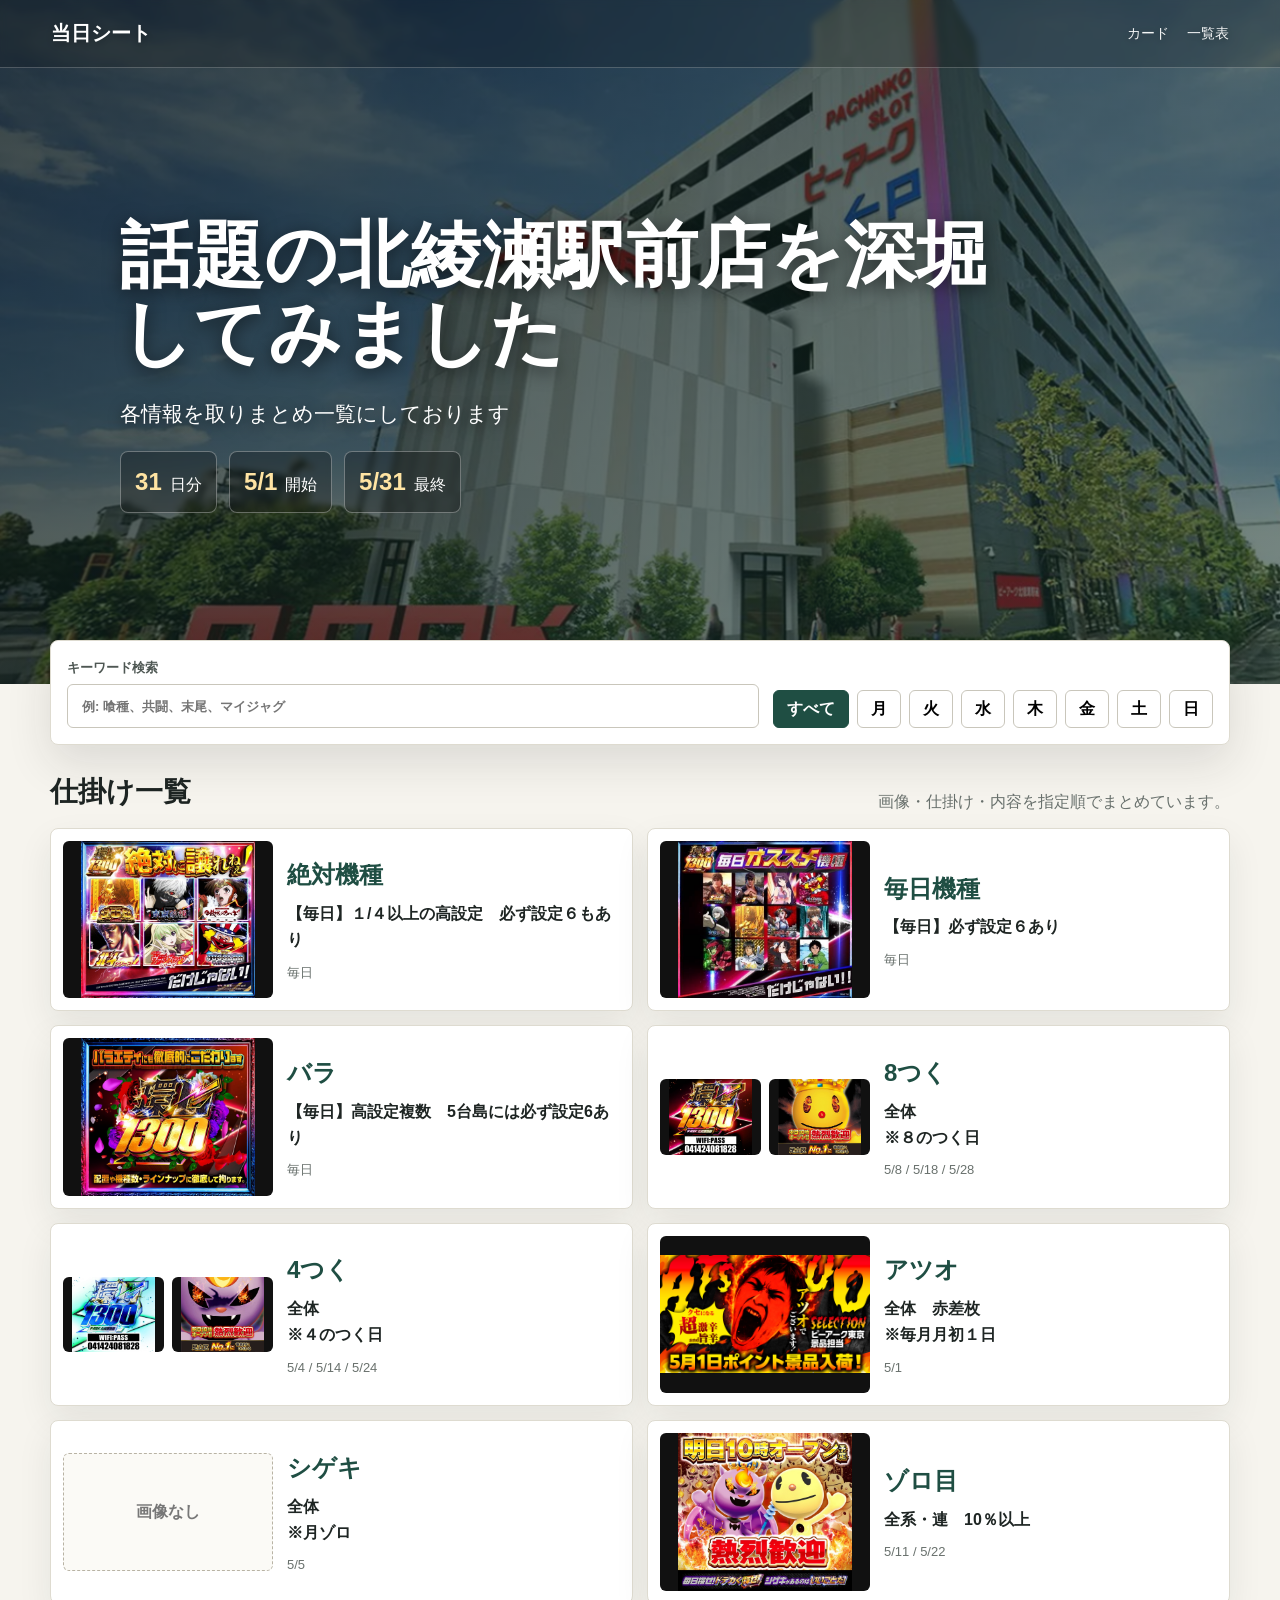
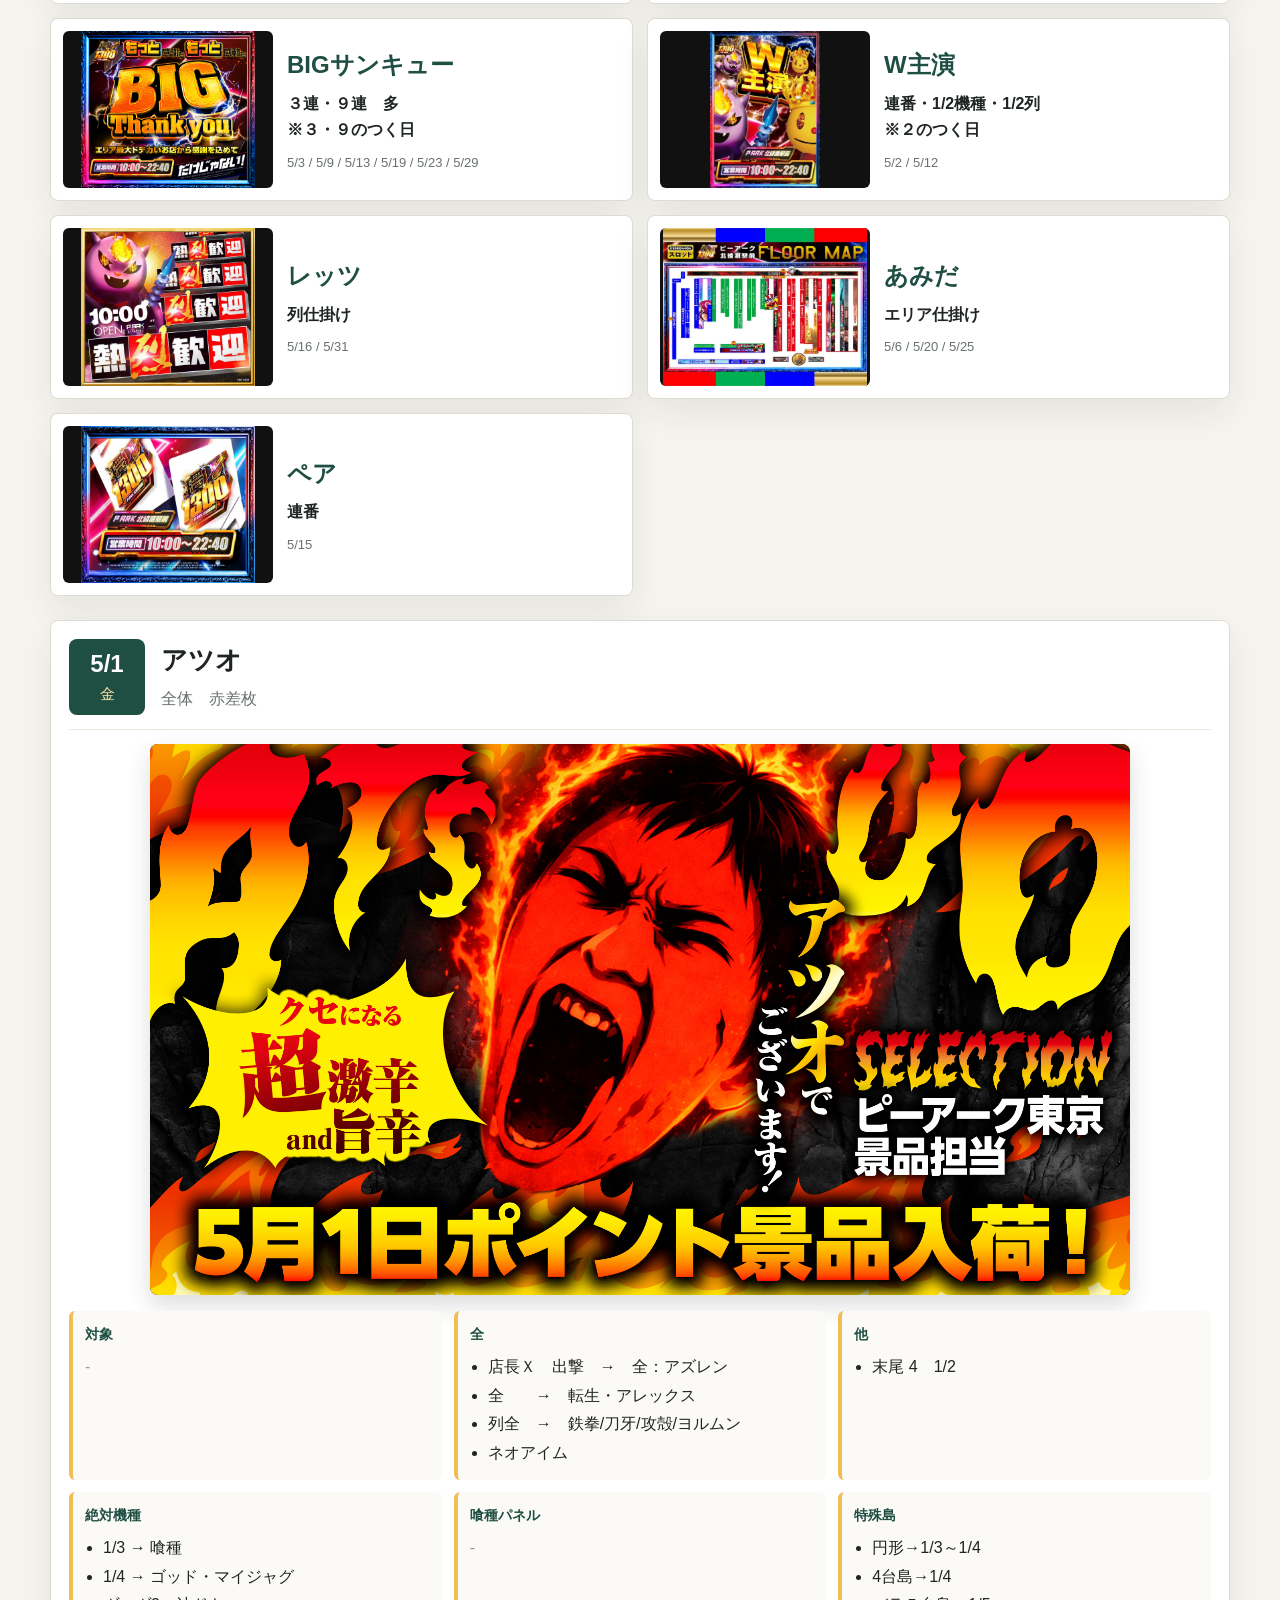
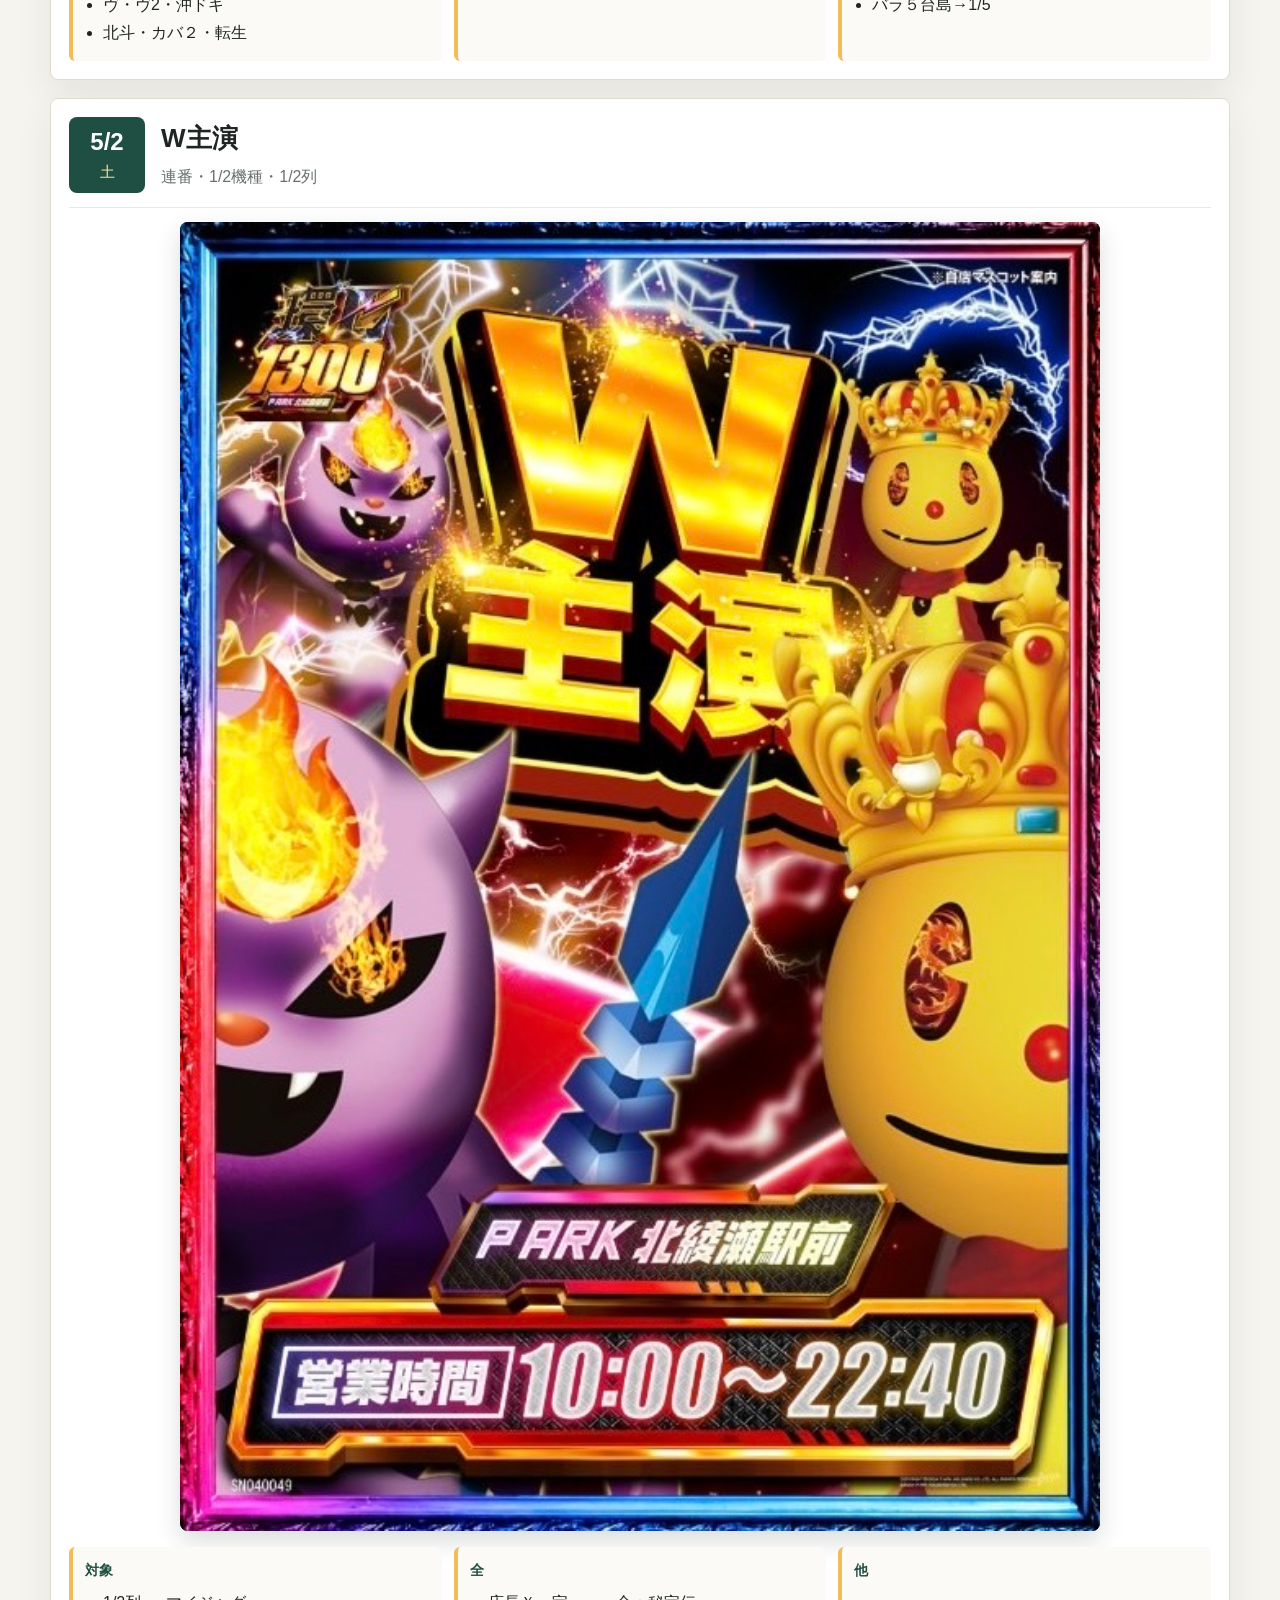
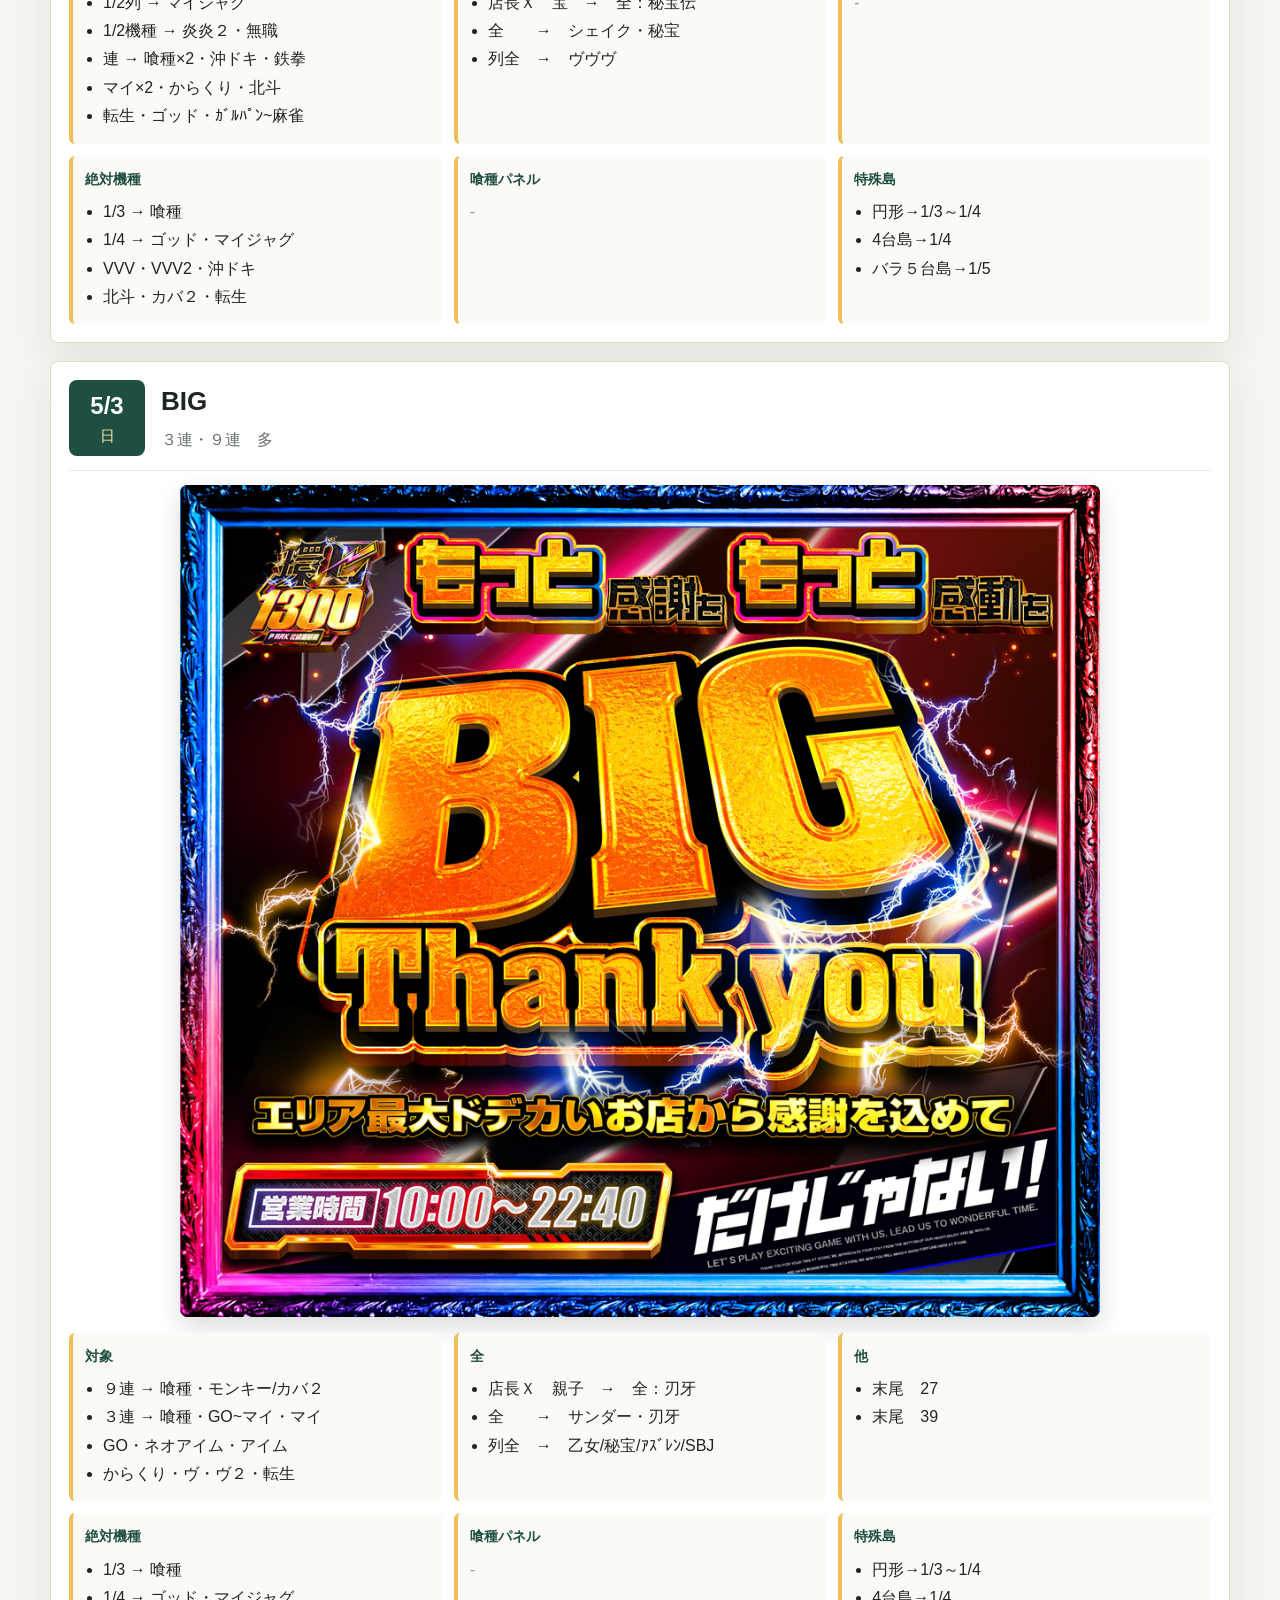
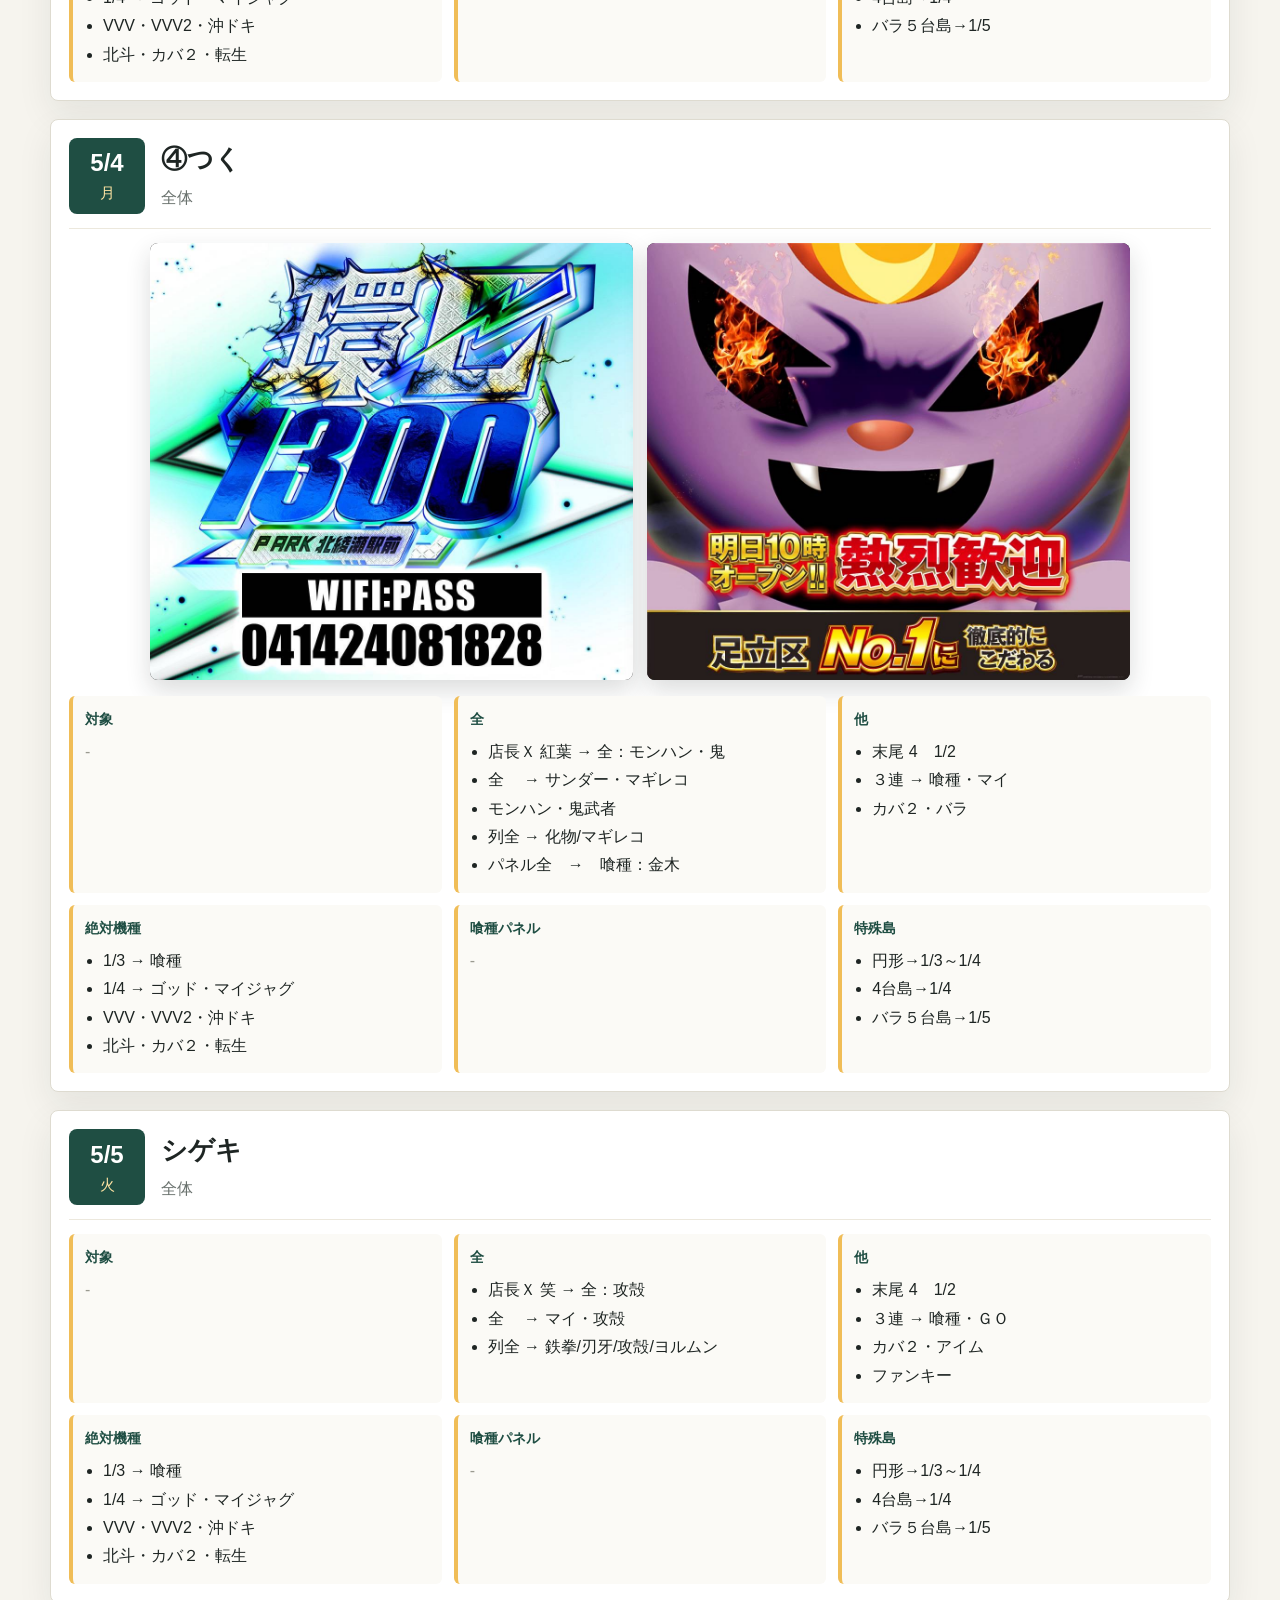
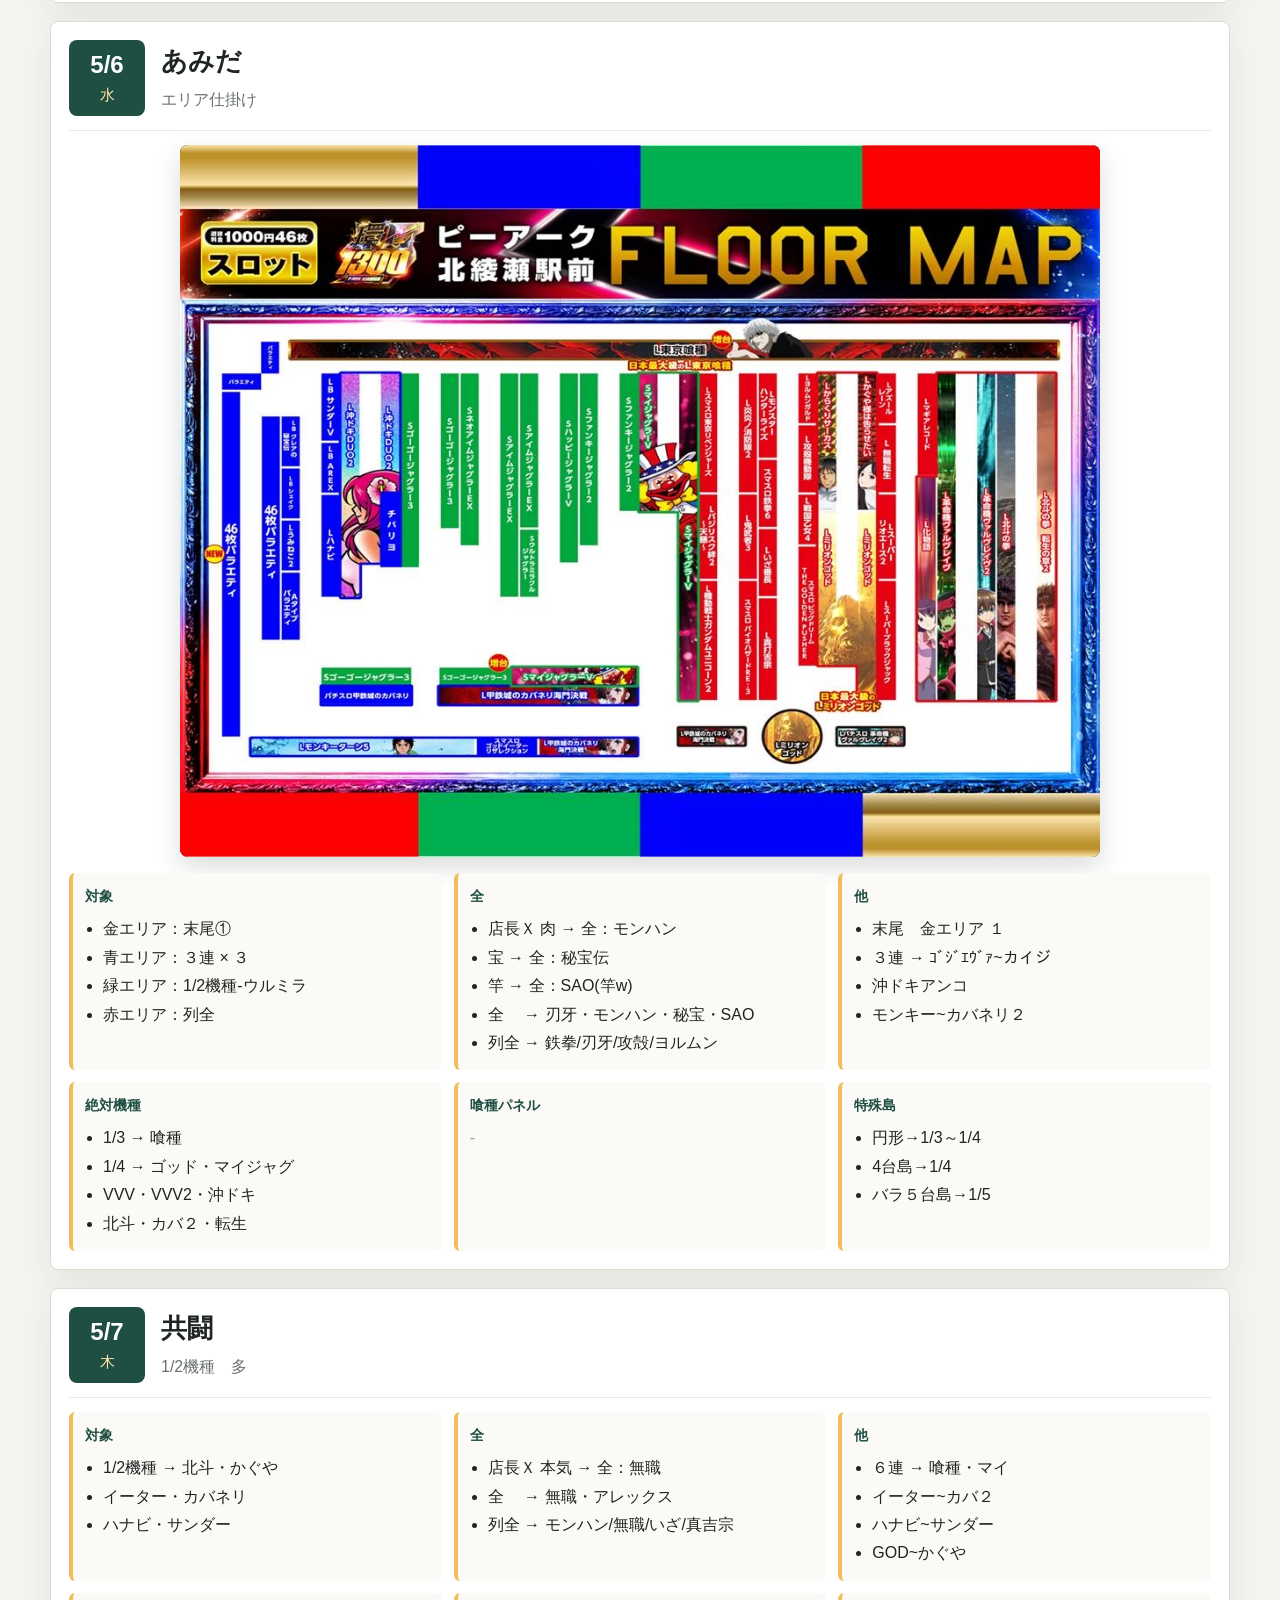
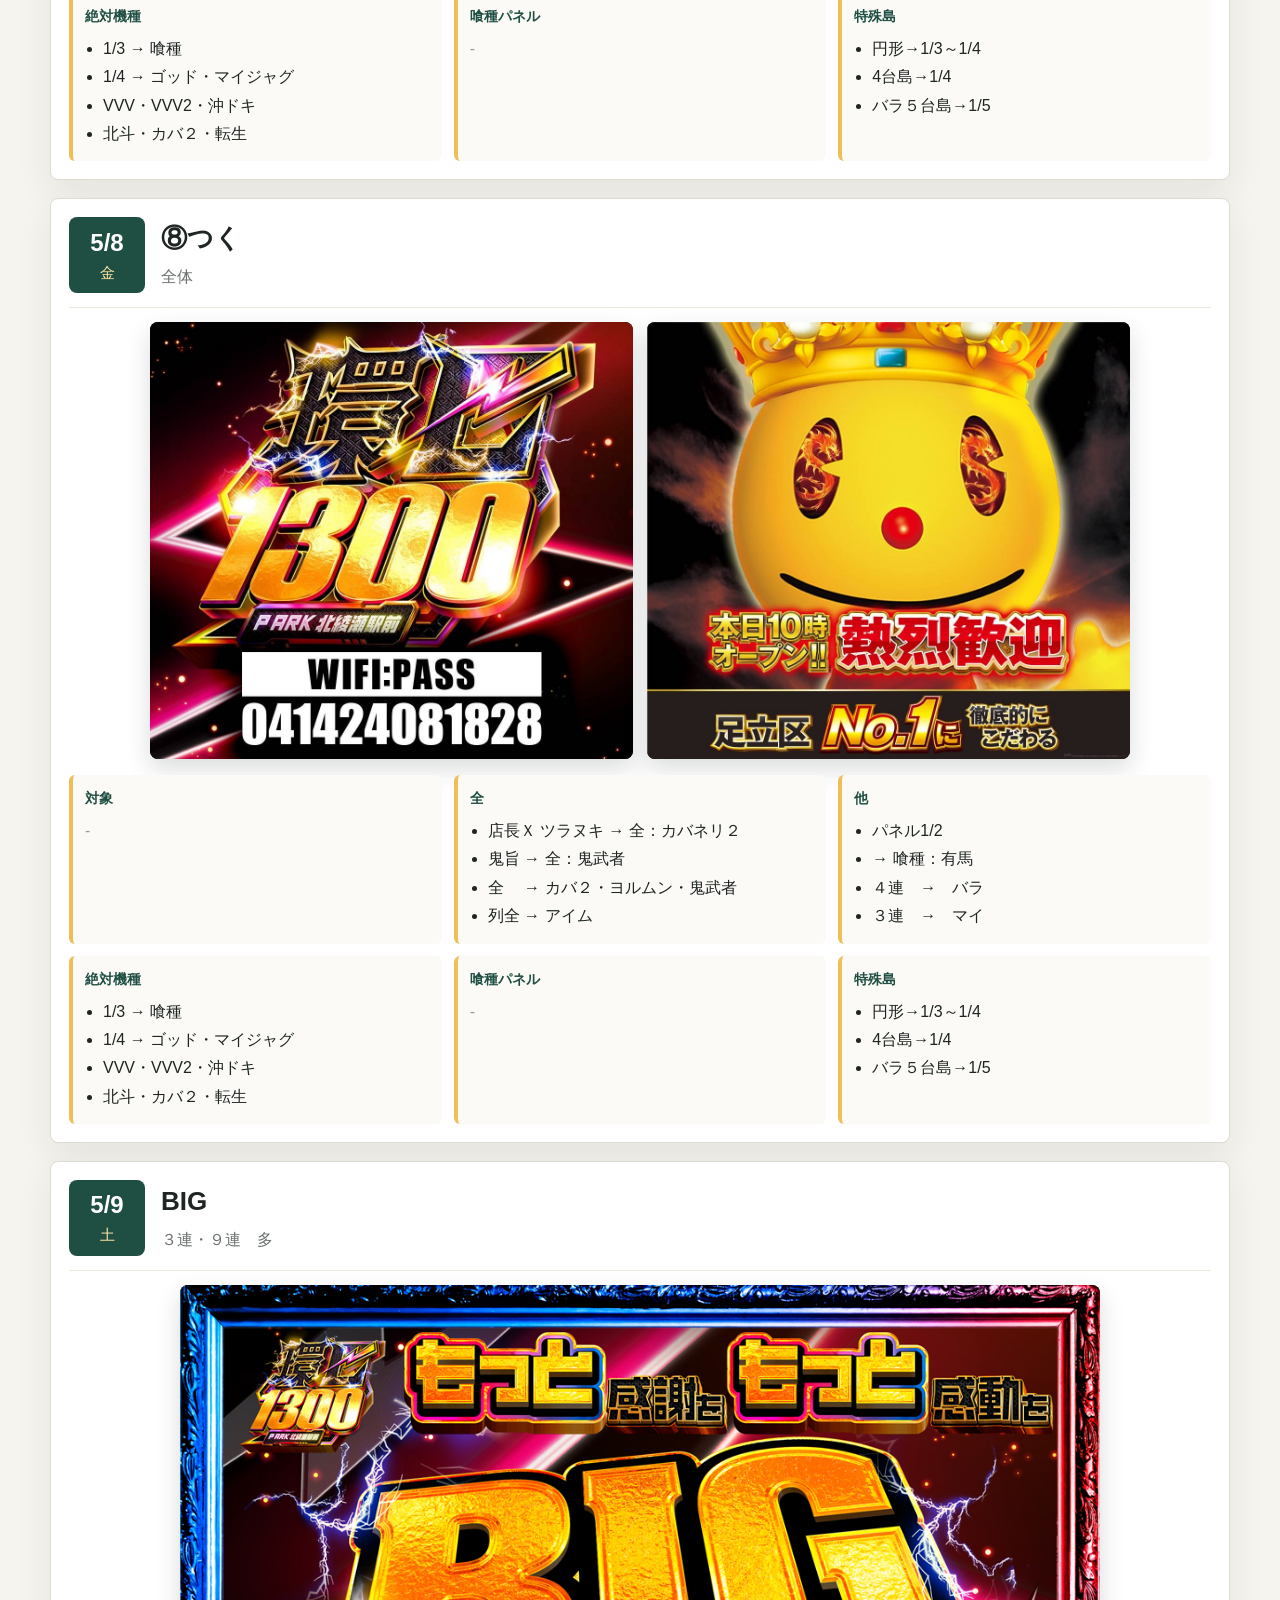
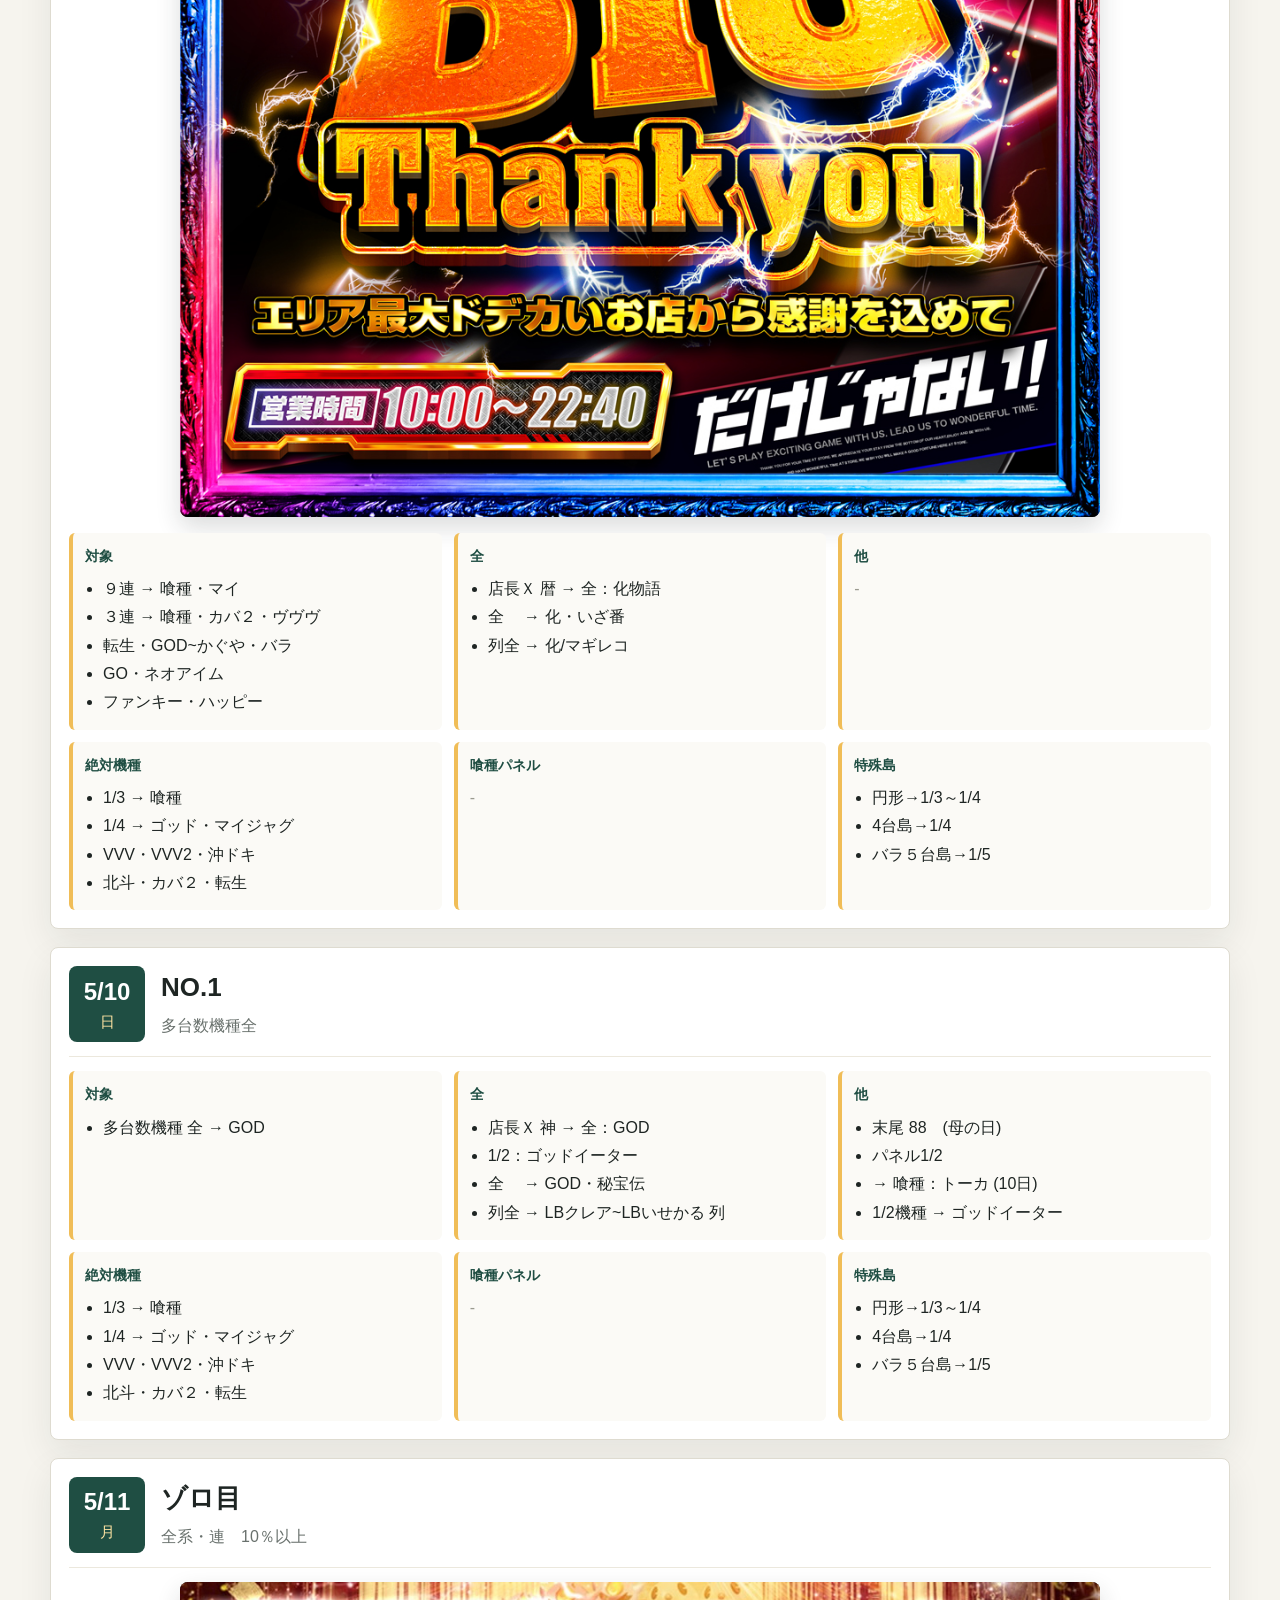
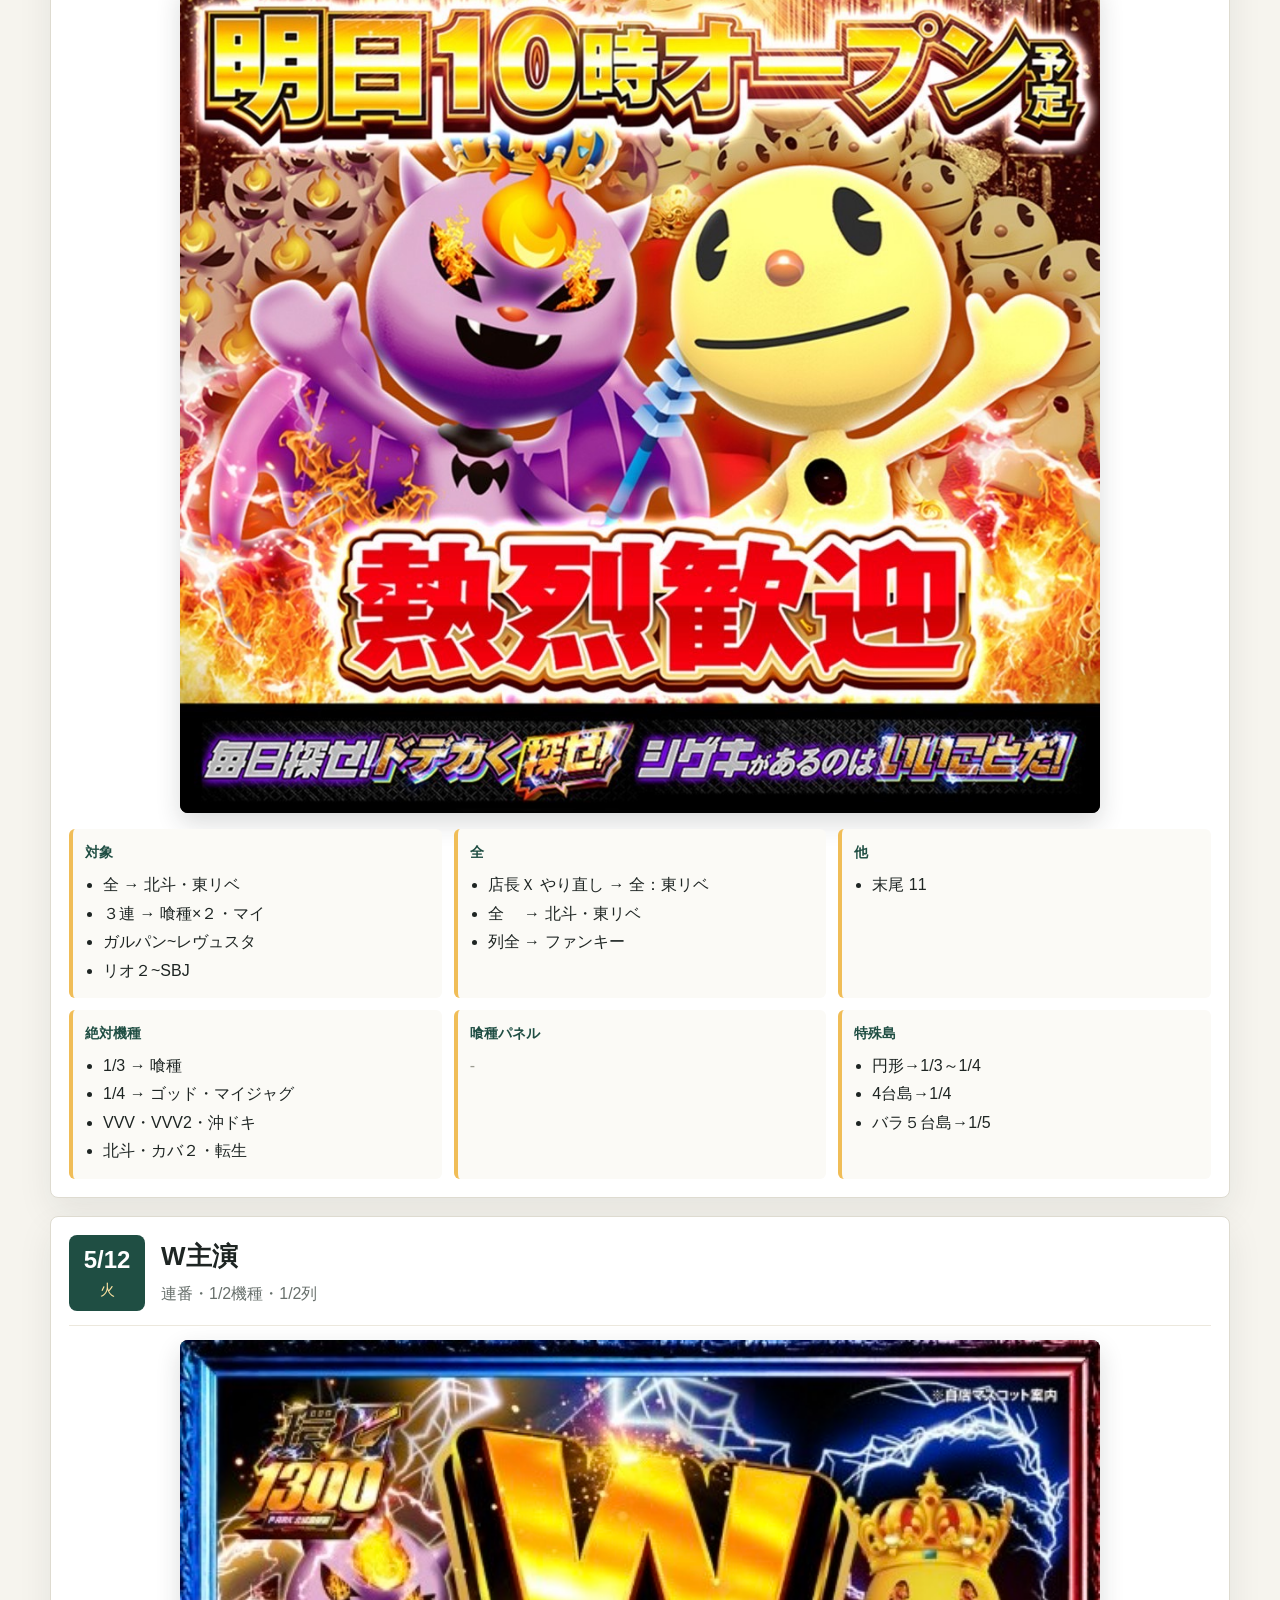
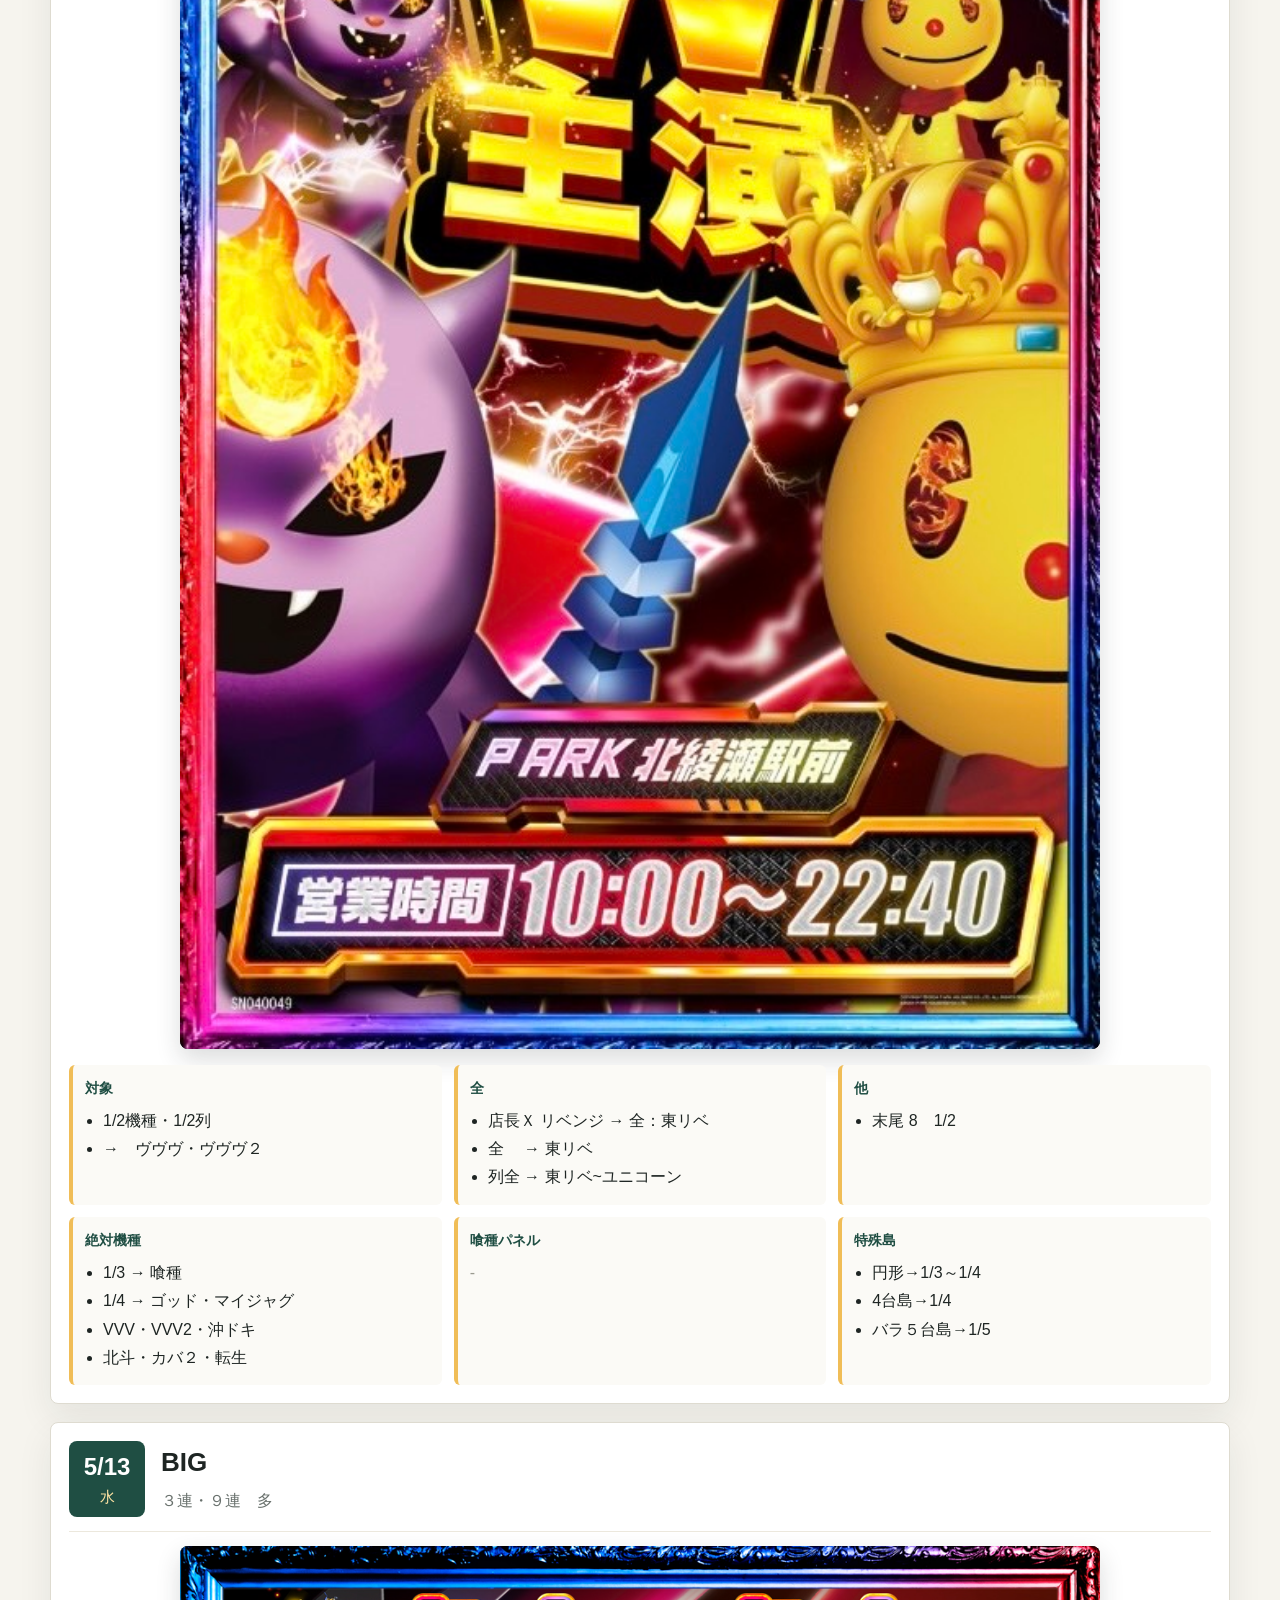
==== commit 0722fcf0: "Add files via upload" ====
--- a/index.html
+++ b/index.html
@@ -46,6 +46,33 @@
       <div class="overview-grid">
         
             <article class="overview-card">
+              <div class="overview-images"><img src="assets/absolute-top.jpg" alt="絶対機種"></div>
+              <div class="overview-body">
+                <h3>絶対機種</h3>
+                <p>【毎日】１/４以上の高設定　必ず設定６もあり</p>
+                <span>毎日</span>
+              </div>
+            </article>
+            
+            <article class="overview-card">
+              <div class="overview-images"><img src="assets/daily-machine.jpg" alt="毎日機種"></div>
+              <div class="overview-body">
+                <h3>毎日機種</h3>
+                <p>【毎日】必ず設定６あり</p>
+                <span>毎日</span>
+              </div>
+            </article>
+            
+            <article class="overview-card">
+              <div class="overview-images"><img src="assets/bara.jpg" alt="バラ"></div>
+              <div class="overview-body">
+                <h3>バラ</h3>
+                <p>【毎日】高設定複数　5台島には必ず設定6あり</p>
+                <span>毎日</span>
+              </div>
+            </article>
+            
+            <article class="overview-card">
               <div class="overview-images"><img src="assets/hachi-1.jpg" alt="8つく"><img src="assets/hachi-2.jpg" alt="8つく"></div>
               <div class="overview-body">
                 <h3>8つく</h3>
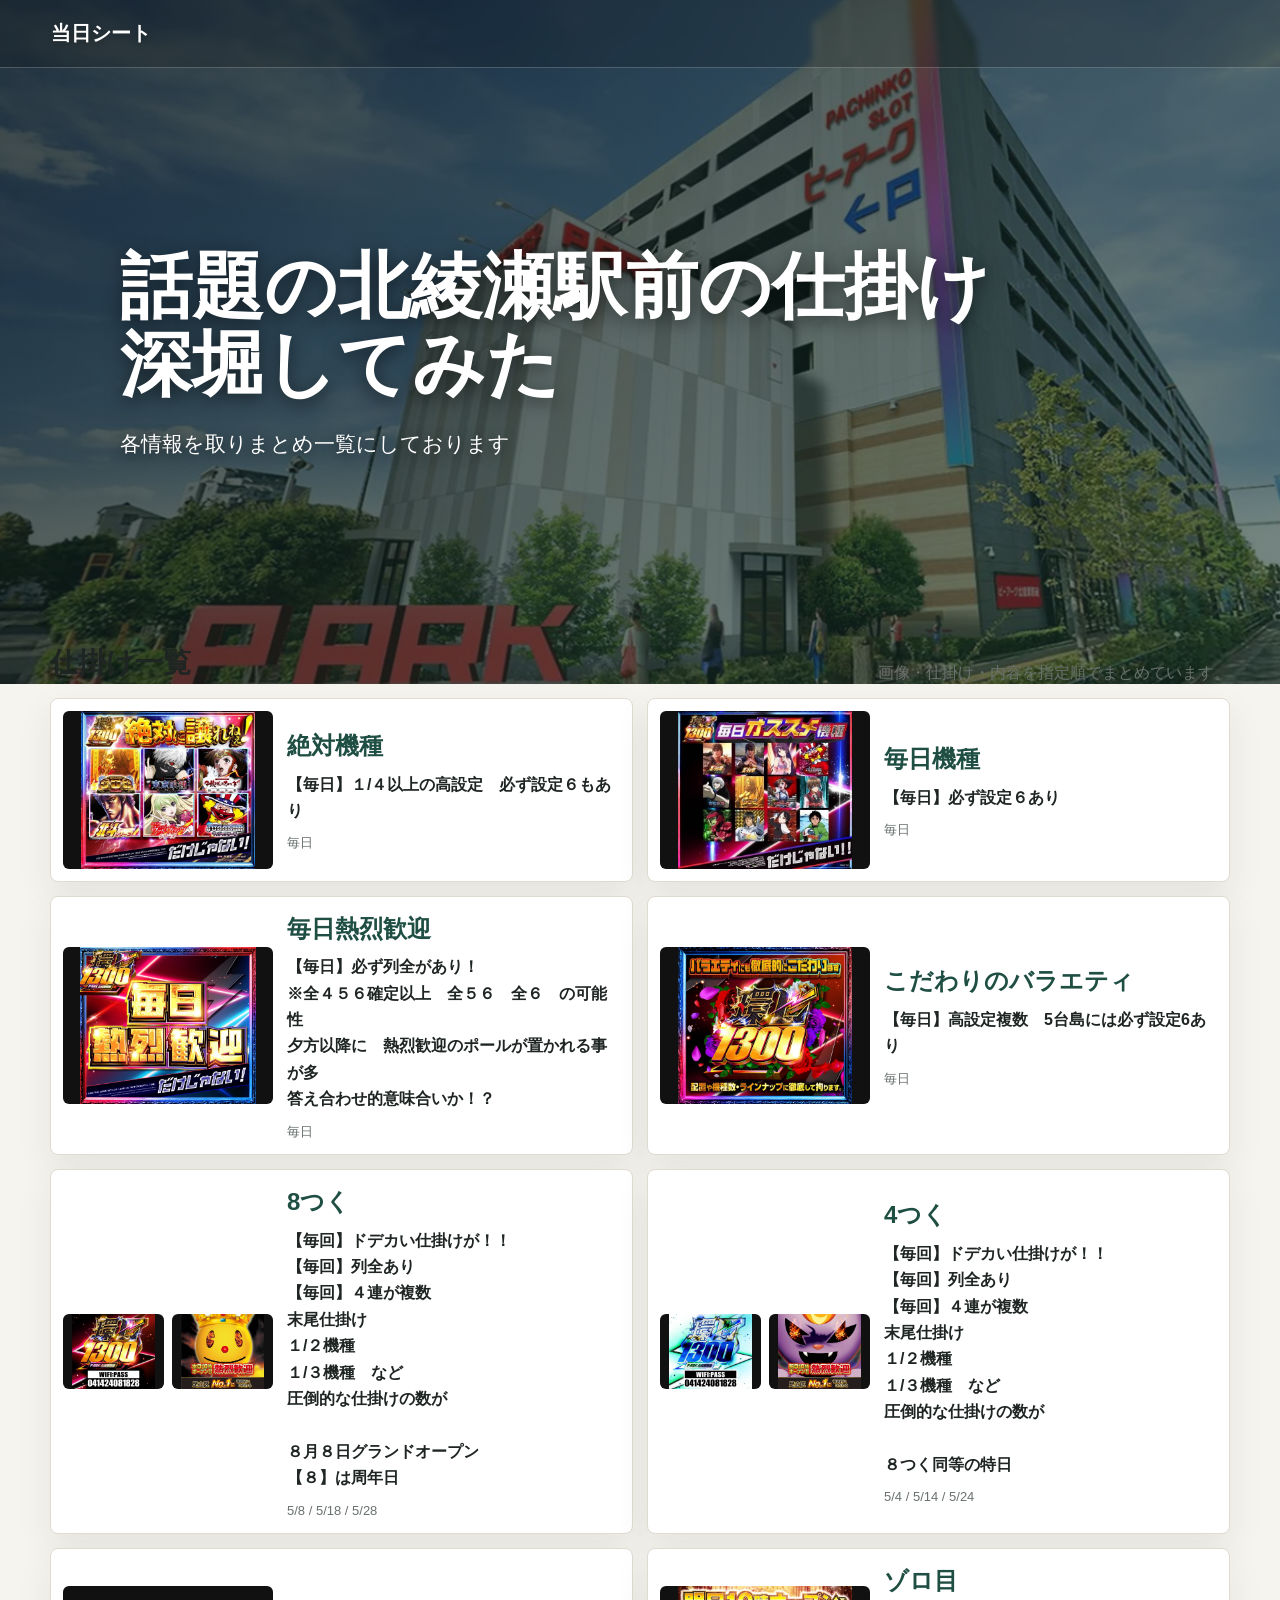
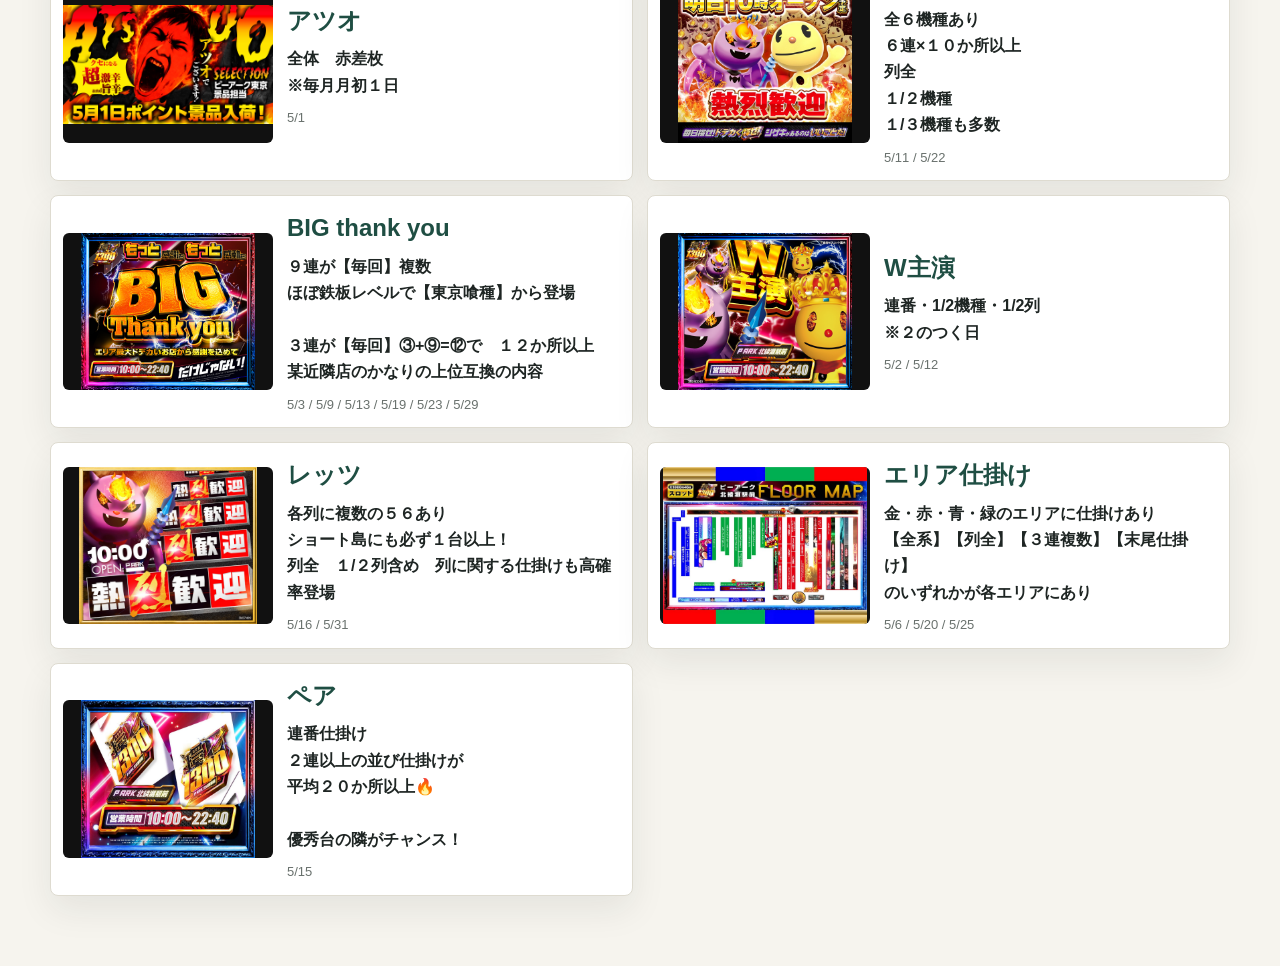
==== commit 7dcf4ced: "Add files via upload" ====
--- a/index.html
+++ b/index.html
@@ -16,7 +16,7 @@
       </div>
     </nav>
     <div class="hero-inner">
-      <h1>話題の北綾瀬駅前店を深堀してみました</h1>
+      <h1>話題の北綾瀬駅前の仕掛け深堀してみた</h1>
       <p class="lead">各情報を取りまとめ一覧にしております</p>
       <div class="stats">
         <span><strong>31</strong>日分</span>
@@ -64,9 +64,18 @@
             </article>
             
             <article class="overview-card">
-              <div class="overview-images"><img src="assets/bara.jpg" alt="バラ"></div>
-              <div class="overview-body">
-                <h3>バラ</h3>
+              <div class="overview-images"><img src="assets/daily-welcome.jpg" alt="毎日熱烈歓迎"></div>
+              <div class="overview-body">
+                <h3>毎日熱烈歓迎</h3>
+                <p>【毎日】必ず列全があり！<br>※全４５６確定以上　全５６　全６　の可能性<br>夕方以降に　熱烈歓迎のポールが置かれる事が多<br>答え合わせ的意味合いか！？</p>
+                <span>毎日</span>
+              </div>
+            </article>
+            
+            <article class="overview-card">
+              <div class="overview-images"><img src="assets/bara.jpg" alt="こだわりのバラエティ"></div>
+              <div class="overview-body">
+                <h3>こだわりのバラエティ</h3>
                 <p>【毎日】高設定複数　5台島には必ず設定6あり</p>
                 <span>毎日</span>
               </div>
@@ -76,7 +85,7 @@
               <div class="overview-images"><img src="assets/hachi-1.jpg" alt="8つく"><img src="assets/hachi-2.jpg" alt="8つく"></div>
               <div class="overview-body">
                 <h3>8つく</h3>
-                <p>全体<br>※８のつく日</p>
+                <p>【毎回】ドデカい仕掛けが！！<br>【毎回】列全あり<br>【毎回】４連が複数<br>末尾仕掛け<br>１/２機種<br>１/３機種　など　<br>圧倒的な仕掛けの数が<br><br>８月８日グランドオープン<br>【８】は周年日</p>
                 <span>5/8 / 5/18 / 5/28</span>
               </div>
             </article>
@@ -85,7 +94,7 @@
               <div class="overview-images"><img src="assets/yon-1.jpg" alt="4つく"><img src="assets/yon-2.jpg" alt="4つく"></div>
               <div class="overview-body">
                 <h3>4つく</h3>
-                <p>全体<br>※４のつく日</p>
+                <p>【毎回】ドデカい仕掛けが！！<br>【毎回】列全あり<br>【毎回】４連が複数<br>末尾仕掛け<br>１/２機種<br>１/３機種　など　<br>圧倒的な仕掛けの数が<br><br>８つく同等の特日</p>
                 <span>5/4 / 5/14 / 5/24</span>
               </div>
             </article>
@@ -100,28 +109,19 @@
             </article>
             
             <article class="overview-card">
-              <div class="overview-empty-image">画像なし</div>
-              <div class="overview-body">
-                <h3>シゲキ</h3>
-                <p>全体<br>※月ゾロ</p>
-                <span>5/5</span>
-              </div>
-            </article>
-            
-            <article class="overview-card">
               <div class="overview-images"><img src="assets/zoro.jpg" alt="ゾロ目"></div>
               <div class="overview-body">
                 <h3>ゾロ目</h3>
-                <p>全系・連　10％以上</p>
+                <p>全６機種あり<br>６連×１０か所以上<br>列全<br>１/２機種<br>１/３機種も多数</p>
                 <span>5/11 / 5/22</span>
               </div>
             </article>
             
             <article class="overview-card">
-              <div class="overview-images"><img src="assets/big-thankyou.jpg" alt="BIGサンキュー"></div>
-              <div class="overview-body">
-                <h3>BIGサンキュー</h3>
-                <p>３連・９連　多<br>※３・９のつく日</p>
+              <div class="overview-images"><img src="assets/big-thankyou.jpg" alt="BIG thank you"></div>
+              <div class="overview-body">
+                <h3>BIG thank you</h3>
+                <p>９連が【毎回】複数<br>ほぼ鉄板レベルで【東京喰種】から登場<br><br>３連が【毎回】③+⑨=⑫で　１２か所以上<br>某近隣店のかなりの上位互換の内容</p>
                 <span>5/3 / 5/9 / 5/13 / 5/19 / 5/23 / 5/29</span>
               </div>
             </article>
@@ -139,16 +139,16 @@
               <div class="overview-images"><img src="assets/lets.jpg" alt="レッツ"></div>
               <div class="overview-body">
                 <h3>レッツ</h3>
-                <p>列仕掛け</p>
+                <p>各列に複数の５６あり<br>ショート島にも必ず１台以上！<br>列全　１/２列含め　列に関する仕掛けも高確率登場</p>
                 <span>5/16 / 5/31</span>
               </div>
             </article>
             
             <article class="overview-card">
-              <div class="overview-images"><img src="assets/amida.jpg" alt="あみだ"></div>
-              <div class="overview-body">
-                <h3>あみだ</h3>
-                <p>エリア仕掛け</p>
+              <div class="overview-images"><img src="assets/amida.jpg" alt="エリア仕掛け"></div>
+              <div class="overview-body">
+                <h3>エリア仕掛け</h3>
+                <p>金・赤・青・緑のエリアに仕掛けあり<br>【全系】【列全】【３連複数】【末尾仕掛け】<br>のいずれかが各エリアにあり</p>
                 <span>5/6 / 5/20 / 5/25</span>
               </div>
             </article>
@@ -157,7 +157,7 @@
               <div class="overview-images"><img src="assets/pair.jpg" alt="ペア"></div>
               <div class="overview-body">
                 <h3>ペア</h3>
-                <p>連番</p>
+                <p>連番仕掛け<br>２連以上の並び仕掛けが<br>平均２０か所以上🔥<br><br>優秀台の隣がチャンス！</p>
                 <span>5/15</span>
               </div>
             </article>
--- a/styles.css
+++ b/styles.css
@@ -1 +1 @@
-*{box-sizing:border-box}html{scroll-behavior:smooth}body{margin:0;font-family:-apple-system,BlinkMacSystemFont,"Segoe UI","Noto Sans JP",sans-serif;background:#f6f4ee;color:#1e2523;line-height:1.65}a{color:inherit;text-decoration:none}.hero{min-height:76vh;background:linear-gradient(135deg,rgba(13,25,24,.78),rgba(22,51,43,.58)),url('assets/hero-park.png');background-size:cover;background-position:center;color:#fff;display:flex;flex-direction:column}nav{height:68px;display:flex;align-items:center;justify-content:space-between;padding:0 clamp(18px,4vw,56px);border-bottom:1px solid rgba(255,255,255,.22);background:rgba(0,0,0,.18);backdrop-filter:blur(3px)}nav .brand{font-weight:800;font-size:20px;text-shadow:0 2px 8px rgba(0,0,0,.35)}nav div{display:flex;gap:18px;font-size:14px;opacity:.95;text-shadow:0 2px 8px rgba(0,0,0,.35)}.hero-inner{width:min(1040px,92vw);margin:auto;padding:64px 0 86px}.eyebrow{color:#f4c15d;font-weight:700;letter-spacing:0;margin:0 0 14px}.hero h1{font-size:clamp(36px,6vw,72px);line-height:1.08;letter-spacing:0;margin:0;max-width:900px;text-shadow:0 4px 18px rgba(0,0,0,.58)}.lead{font-size:clamp(16px,2vw,21px);max-width:760px;color:#fff;margin:24px 0 20px;text-shadow:0 3px 14px rgba(0,0,0,.62)}.intro-note{display:grid;gap:2px;max-width:620px;margin:0 0 30px;padding:14px 16px;border-left:4px solid #f4c15d;background:rgba(255,255,255,.12);border-radius:6px}.intro-note strong{font-size:18px}.intro-note span{color:#edf2ef}.stats{display:flex;gap:12px;flex-wrap:wrap}.stats span{display:inline-flex;gap:8px;align-items:baseline;border:1px solid rgba(255,255,255,.32);background:rgba(0,0,0,.26);padding:10px 14px;border-radius:8px;backdrop-filter:blur(3px)}.stats strong{font-size:24px;color:#ffe4a3}main{width:min(1180px,94vw);margin:-44px auto 70px}.toolbar{position:sticky;top:0;z-index:3;background:#fff;border:1px solid #dedbd0;box-shadow:0 18px 45px rgba(31,37,35,.12);border-radius:8px;padding:16px;display:grid;grid-template-columns:minmax(240px,1fr) auto;gap:14px;align-items:end}.toolbar label{display:grid;gap:6px;font-size:13px;font-weight:700;color:#4e5753}.toolbar input{height:44px;border:1px solid #c9c6bb;border-radius:6px;padding:0 14px;font:inherit}.filters{display:flex;gap:8px;flex-wrap:wrap}.filters button{height:38px;border:1px solid #c9c6bb;background:#fff;border-radius:6px;padding:0 13px;font:inherit;font-weight:700;cursor:pointer}.filters button.active{background:#1f4e43;color:#fff;border-color:#1f4e43}.cards{display:grid;gap:18px;margin-top:24px}.day-card{background:#fff;border:1px solid #dedbd0;border-radius:8px;box-shadow:0 14px 35px rgba(31,37,35,.08);padding:18px}.day-card header{display:grid;grid-template-columns:auto 1fr;gap:16px;align-items:start;border-bottom:1px solid #ece8dd;padding-bottom:14px;margin-bottom:14px}.date-badge{width:76px;min-height:76px;border-radius:8px;background:#1f4e43;color:#fff;display:grid;place-items:center;text-align:center;line-height:1.1;padding:8px}.date-badge strong{font-size:24px}.date-badge span{font-size:15px;color:#ffe4a3}.day-card h2{margin:0;font-size:26px;white-space:pre-line}.day-card header p{margin:4px 0 0;color:#69716d;white-space:pre-line}.promo-visual{margin:0 auto 16px;max-width:920px;border-radius:8px;overflow:hidden;background:#111;box-shadow:0 10px 24px rgba(31,37,35,.16)}.promo-visual img{display:block;width:100%;height:auto;object-fit:contain}.atsuo-visual{max-width:980px}.promo-pair{display:grid;grid-template-columns:repeat(2,minmax(0,1fr));gap:14px;max-width:980px;margin:0 auto 16px}.promo-pair .promo-visual{margin:0;max-width:none}.card-grid{display:grid;grid-template-columns:repeat(3,1fr);gap:12px}.card-grid section{border-left:4px solid #f0bd57;background:#fbfaf6;padding:12px;border-radius:6px;min-width:0}.card-grid h3{margin:0 0 8px;font-size:14px;color:#1f4e43}.card-grid ul{margin:0;padding-left:18px}.card-grid li{margin:2px 0;overflow-wrap:anywhere}.muted{color:#9a9a90;margin:0}.empty{margin-top:24px;background:#fff;border:1px dashed #b8b3a4;border-radius:8px;padding:28px;text-align:center}.table-section{margin-top:42px}.section-heading{display:flex;align-items:end;justify-content:space-between;gap:16px;margin-bottom:12px}.section-heading h2{margin:0;font-size:28px}.section-heading p{margin:0;color:#69716d}.table-wrap{overflow:auto;background:#fff;border:1px solid #dedbd0;border-radius:8px;box-shadow:0 14px 35px rgba(31,37,35,.08)}table{border-collapse:collapse;min-width:1600px;width:100%;font-size:13px}th,td{border-bottom:1px solid #ece8dd;border-right:1px solid #ece8dd;padding:10px 12px;vertical-align:top;min-width:120px}th{position:sticky;top:0;background:#1f4e43;color:#fff;text-align:left;z-index:1}tbody tr:nth-child(even){background:#fbfaf6}td:first-child,th:first-child{position:sticky;left:0;background:inherit;font-weight:800;z-index:2}th:first-child{background:#1f4e43;z-index:4}@media (max-width:800px){.hero{min-height:70vh;background-position:center top}nav{height:auto;padding:16px 18px;align-items:flex-start;gap:10px}nav div{gap:12px}.toolbar{grid-template-columns:1fr;position:relative}.card-grid{grid-template-columns:1fr}.day-card header{grid-template-columns:1fr}.date-badge{width:100%;min-height:58px;display:flex;justify-content:center;gap:12px}.section-heading{display:block}.hero-inner{padding-top:44px}.promo-visual{max-width:100%;margin-top:-2px}.promo-pair{grid-template-columns:1fr;max-width:100%}.day-card h2{font-size:24px}}.overview-section{margin-top:24px}.overview-grid{display:grid;grid-template-columns:repeat(2,minmax(0,1fr));gap:14px}.overview-card{display:grid;grid-template-columns:210px 1fr;gap:14px;align-items:center;background:#fff;border:1px solid #dedbd0;border-radius:8px;padding:12px;box-shadow:0 14px 35px rgba(31,37,35,.08)}.overview-images{display:grid;grid-template-columns:repeat(auto-fit,minmax(84px,1fr));gap:8px}.overview-images img{width:100%;aspect-ratio:4/3;object-fit:contain;background:#111;border-radius:6px}.overview-empty-image{display:grid;place-items:center;min-height:118px;border:1px dashed #b8b3a4;border-radius:6px;background:#fbfaf6;color:#777;font-weight:700}.overview-body h3{margin:0 0 6px;font-size:24px;color:#1f4e43}.overview-body p{margin:0;color:#1e2523;font-weight:700;white-space:pre-line}.overview-body span{display:block;margin-top:8px;color:#69716d;font-size:13px}@media (max-width:800px){.overview-grid{grid-template-columns:1fr}.overview-card{grid-template-columns:1fr}.overview-images img{aspect-ratio:16/10}.overview-body h3{font-size:22px}}+*{box-sizing:border-box}html{scroll-behavior:smooth}body{margin:0;font-family:-apple-system,BlinkMacSystemFont,"Segoe UI","Noto Sans JP",sans-serif;background:#f6f4ee;color:#1e2523;line-height:1.65}a{color:inherit;text-decoration:none}.hero{min-height:76vh;background:linear-gradient(135deg,rgba(13,25,24,.78),rgba(22,51,43,.58)),url('assets/hero-park.png');background-size:cover;background-position:center;color:#fff;display:flex;flex-direction:column}nav{height:68px;display:flex;align-items:center;justify-content:space-between;padding:0 clamp(18px,4vw,56px);border-bottom:1px solid rgba(255,255,255,.22);background:rgba(0,0,0,.18);backdrop-filter:blur(3px)}nav .brand{font-weight:800;font-size:20px;text-shadow:0 2px 8px rgba(0,0,0,.35)}nav div{display:flex;gap:18px;font-size:14px;opacity:.95;text-shadow:0 2px 8px rgba(0,0,0,.35)}.hero-inner{width:min(1040px,92vw);margin:auto;padding:64px 0 86px}.eyebrow{color:#f4c15d;font-weight:700;letter-spacing:0;margin:0 0 14px}.hero h1{font-size:clamp(36px,6vw,72px);line-height:1.08;letter-spacing:0;margin:0;max-width:900px;text-shadow:0 4px 18px rgba(0,0,0,.58)}.lead{font-size:clamp(16px,2vw,21px);max-width:760px;color:#fff;margin:24px 0 20px;text-shadow:0 3px 14px rgba(0,0,0,.62)}.intro-note{display:grid;gap:2px;max-width:620px;margin:0 0 30px;padding:14px 16px;border-left:4px solid #f4c15d;background:rgba(255,255,255,.12);border-radius:6px}.intro-note strong{font-size:18px}.intro-note span{color:#edf2ef}.stats{display:flex;gap:12px;flex-wrap:wrap}.stats span{display:inline-flex;gap:8px;align-items:baseline;border:1px solid rgba(255,255,255,.32);background:rgba(0,0,0,.26);padding:10px 14px;border-radius:8px;backdrop-filter:blur(3px)}.stats strong{font-size:24px;color:#ffe4a3}main{width:min(1180px,94vw);margin:-44px auto 70px}.toolbar{position:sticky;top:0;z-index:3;background:#fff;border:1px solid #dedbd0;box-shadow:0 18px 45px rgba(31,37,35,.12);border-radius:8px;padding:16px;display:grid;grid-template-columns:minmax(240px,1fr) auto;gap:14px;align-items:end}.toolbar label{display:grid;gap:6px;font-size:13px;font-weight:700;color:#4e5753}.toolbar input{height:44px;border:1px solid #c9c6bb;border-radius:6px;padding:0 14px;font:inherit}.filters{display:flex;gap:8px;flex-wrap:wrap}.filters button{height:38px;border:1px solid #c9c6bb;background:#fff;border-radius:6px;padding:0 13px;font:inherit;font-weight:700;cursor:pointer}.filters button.active{background:#1f4e43;color:#fff;border-color:#1f4e43}.cards{display:grid;gap:18px;margin-top:24px}.day-card{background:#fff;border:1px solid #dedbd0;border-radius:8px;box-shadow:0 14px 35px rgba(31,37,35,.08);padding:18px}.day-card header{display:grid;grid-template-columns:auto 1fr;gap:16px;align-items:start;border-bottom:1px solid #ece8dd;padding-bottom:14px;margin-bottom:14px}.date-badge{width:76px;min-height:76px;border-radius:8px;background:#1f4e43;color:#fff;display:grid;place-items:center;text-align:center;line-height:1.1;padding:8px}.date-badge strong{font-size:24px}.date-badge span{font-size:15px;color:#ffe4a3}.day-card h2{margin:0;font-size:26px;white-space:pre-line}.day-card header p{margin:4px 0 0;color:#69716d;white-space:pre-line}.promo-visual{margin:0 auto 16px;max-width:920px;border-radius:8px;overflow:hidden;background:#111;box-shadow:0 10px 24px rgba(31,37,35,.16)}.promo-visual img{display:block;width:100%;height:auto;object-fit:contain}.atsuo-visual{max-width:980px}.promo-pair{display:grid;grid-template-columns:repeat(2,minmax(0,1fr));gap:14px;max-width:980px;margin:0 auto 16px}.promo-pair .promo-visual{margin:0;max-width:none}.card-grid{display:grid;grid-template-columns:repeat(3,1fr);gap:12px}.card-grid section{border-left:4px solid #f0bd57;background:#fbfaf6;padding:12px;border-radius:6px;min-width:0}.card-grid h3{margin:0 0 8px;font-size:14px;color:#1f4e43}.card-grid ul{margin:0;padding-left:18px}.card-grid li{margin:2px 0;overflow-wrap:anywhere}.muted{color:#9a9a90;margin:0}.empty{margin-top:24px;background:#fff;border:1px dashed #b8b3a4;border-radius:8px;padding:28px;text-align:center}.table-section{margin-top:42px}.section-heading{display:flex;align-items:end;justify-content:space-between;gap:16px;margin-bottom:12px}.section-heading h2{margin:0;font-size:28px}.section-heading p{margin:0;color:#69716d}.table-wrap{overflow:auto;background:#fff;border:1px solid #dedbd0;border-radius:8px;box-shadow:0 14px 35px rgba(31,37,35,.08)}table{border-collapse:collapse;min-width:1600px;width:100%;font-size:13px}th,td{border-bottom:1px solid #ece8dd;border-right:1px solid #ece8dd;padding:10px 12px;vertical-align:top;min-width:120px}th{position:sticky;top:0;background:#1f4e43;color:#fff;text-align:left;z-index:1}tbody tr:nth-child(even){background:#fbfaf6}td:first-child,th:first-child{position:sticky;left:0;background:inherit;font-weight:800;z-index:2}th:first-child{background:#1f4e43;z-index:4}@media (max-width:800px){.hero{min-height:70vh;background-position:center top}nav{height:auto;padding:16px 18px;align-items:flex-start;gap:10px}nav div{gap:12px}.toolbar{grid-template-columns:1fr;position:relative}.card-grid{grid-template-columns:1fr}.day-card header{grid-template-columns:1fr}.date-badge{width:100%;min-height:58px;display:flex;justify-content:center;gap:12px}.section-heading{display:block}.hero-inner{padding-top:44px}.promo-visual{max-width:100%;margin-top:-2px}.promo-pair{grid-template-columns:1fr;max-width:100%}.day-card h2{font-size:24px}}.overview-section{margin-top:24px}.overview-grid{display:grid;grid-template-columns:repeat(2,minmax(0,1fr));gap:14px}.overview-card{display:grid;grid-template-columns:210px 1fr;gap:14px;align-items:center;background:#fff;border:1px solid #dedbd0;border-radius:8px;padding:12px;box-shadow:0 14px 35px rgba(31,37,35,.08)}.overview-images{display:grid;grid-template-columns:repeat(auto-fit,minmax(84px,1fr));gap:8px}.overview-images img{width:100%;aspect-ratio:4/3;object-fit:contain;background:#111;border-radius:6px}.overview-empty-image{display:grid;place-items:center;min-height:118px;border:1px dashed #b8b3a4;border-radius:6px;background:#fbfaf6;color:#777;font-weight:700}.overview-body h3{margin:0 0 6px;font-size:24px;color:#1f4e43}.overview-body p{margin:0;color:#1e2523;font-weight:700;white-space:pre-line}.overview-body span{display:block;margin-top:8px;color:#69716d;font-size:13px}@media (max-width:800px){.overview-grid{grid-template-columns:1fr}.overview-card{grid-template-columns:1fr}.overview-images img{aspect-ratio:16/10}.overview-body h3{font-size:22px}}.toolbar,.cards,.empty,.table-section,.stats,nav div{display:none!important}.overview-section{margin-top:0}
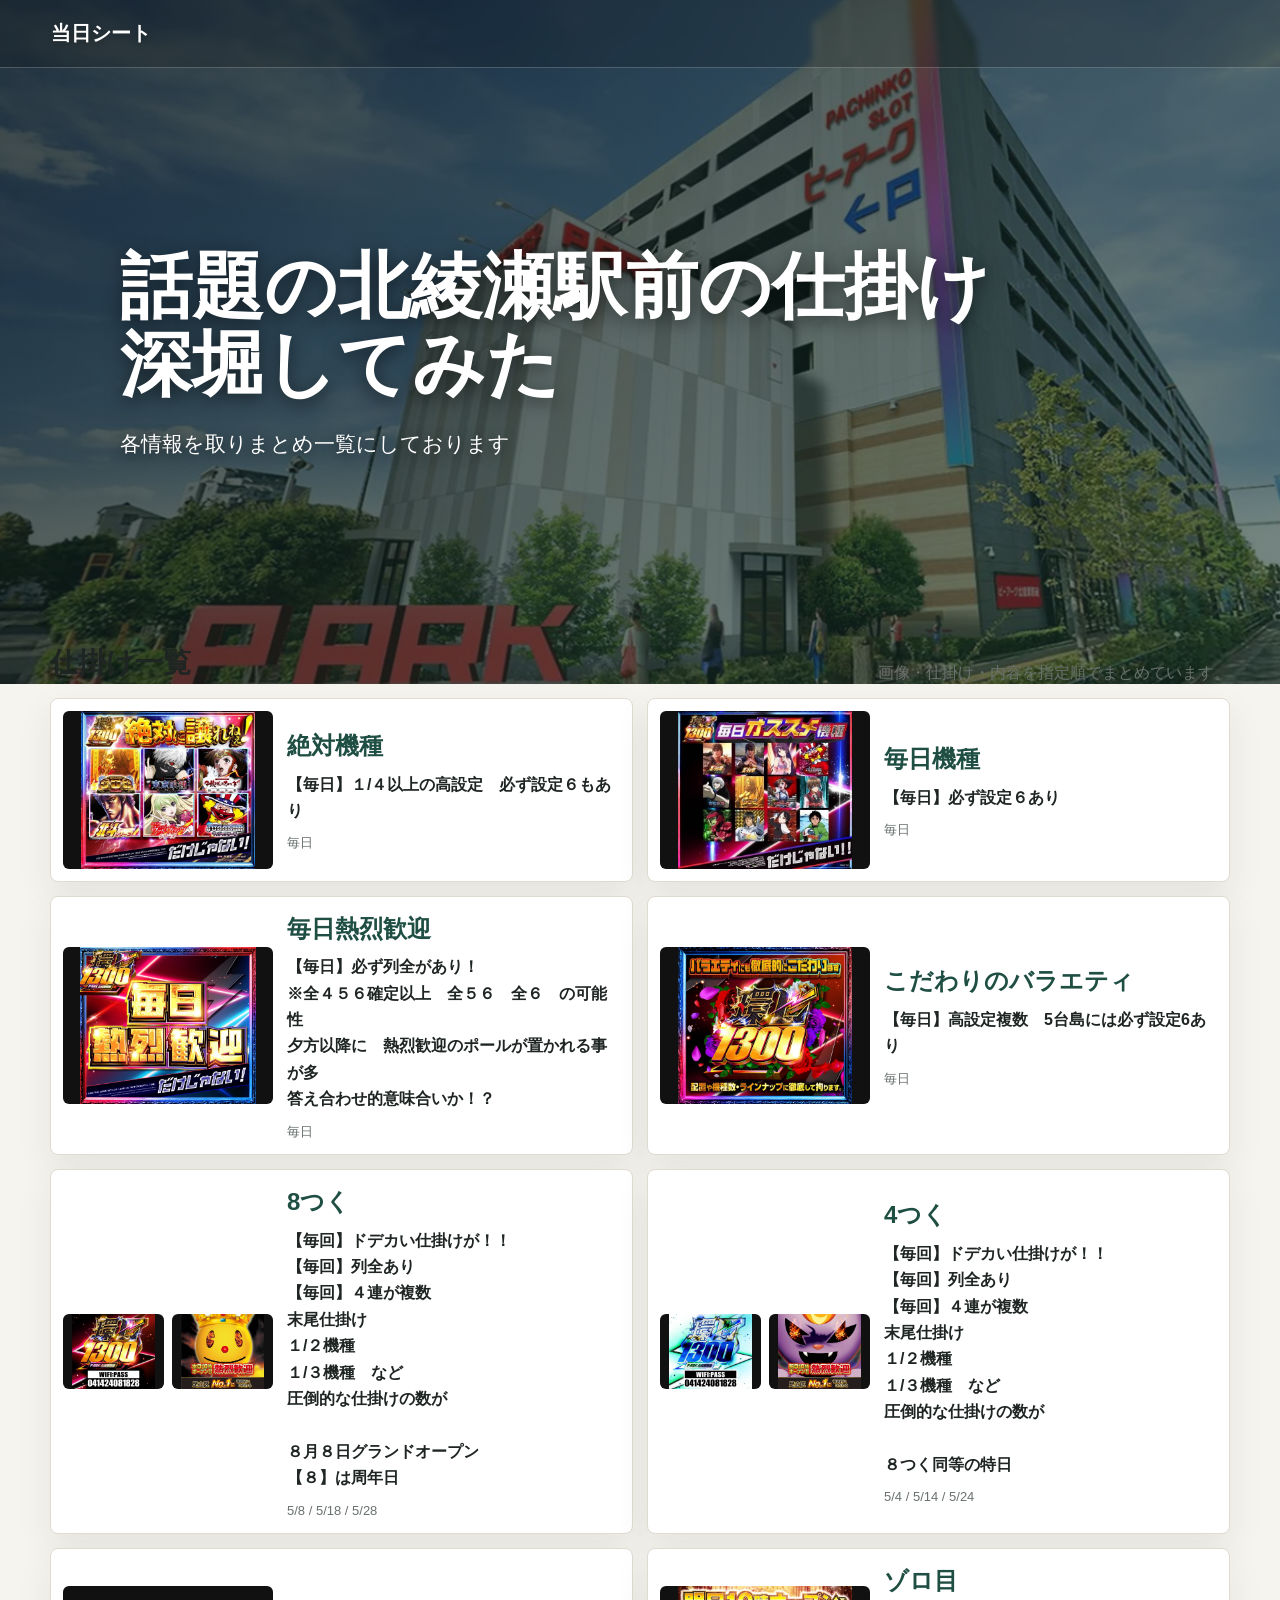
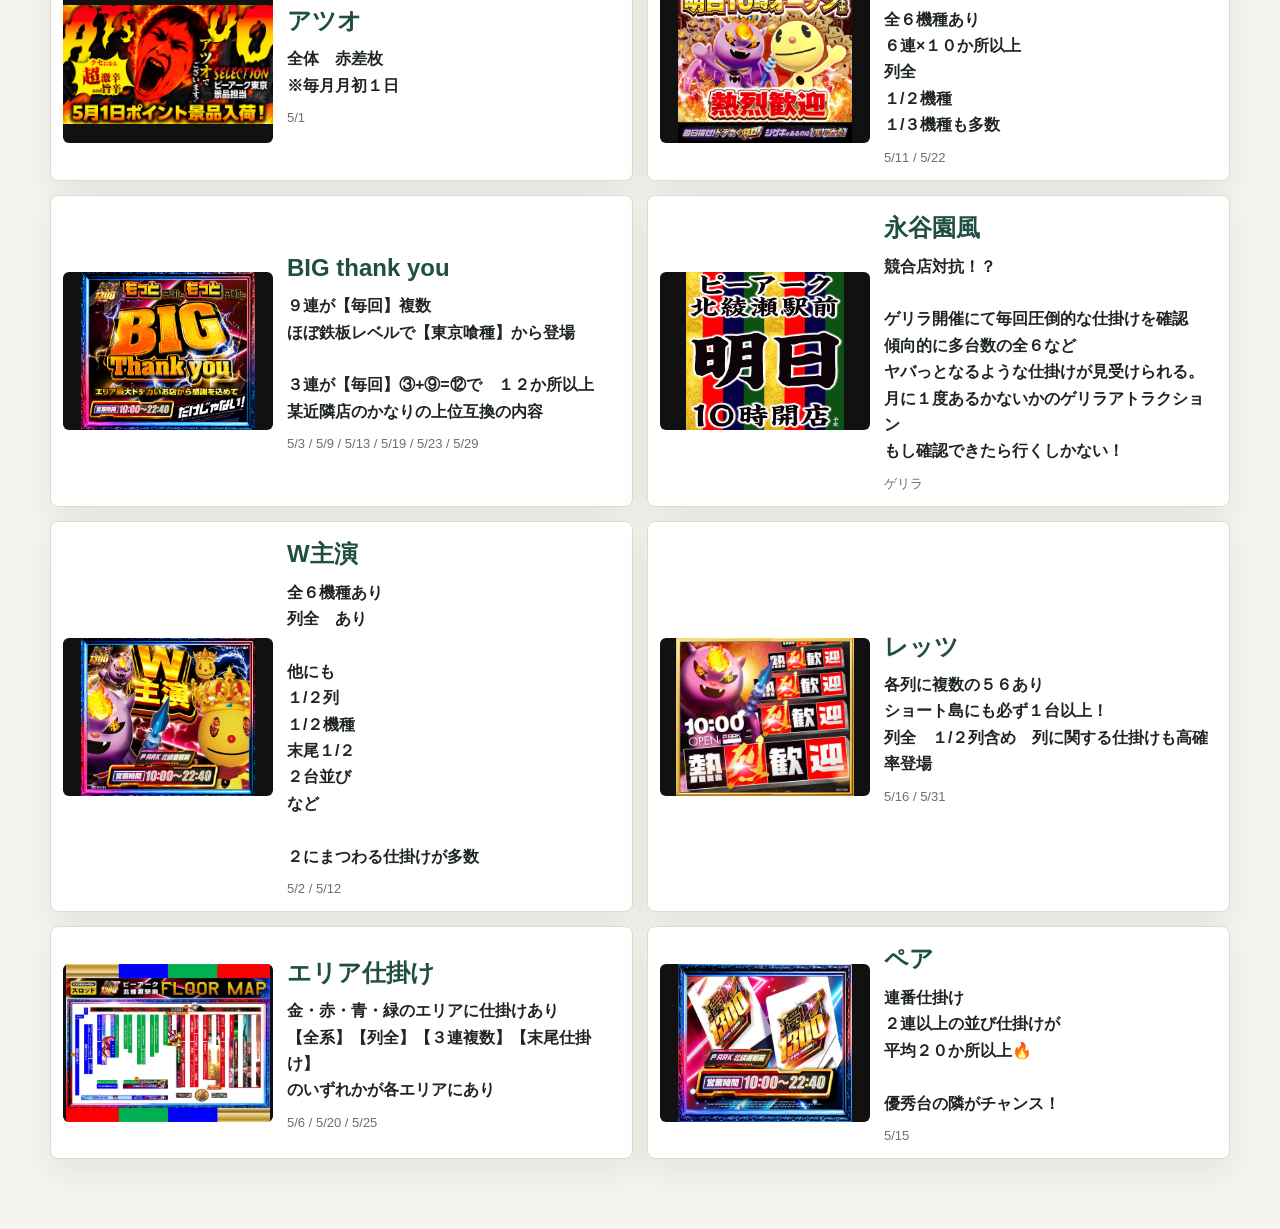
==== commit c2a1660a: "Add files via upload" ====
--- a/index.html
+++ b/index.html
@@ -127,10 +127,19 @@
             </article>
             
             <article class="overview-card">
+              <div class="overview-images"><img src="assets/nagatani.jpg" alt="永谷園風"></div>
+              <div class="overview-body">
+                <h3>永谷園風</h3>
+                <p>競合店対抗！？<br><br>ゲリラ開催にて毎回圧倒的な仕掛けを確認<br>傾向的に多台数の全６など<br>ヤバっとなるような仕掛けが見受けられる。<br>月に１度あるかないかのゲリラアトラクション<br>もし確認できたら行くしかない！</p>
+                <span>ゲリラ</span>
+              </div>
+            </article>
+            
+            <article class="overview-card">
               <div class="overview-images"><img src="assets/w-shuen.jpg" alt="W主演"></div>
               <div class="overview-body">
                 <h3>W主演</h3>
-                <p>連番・1/2機種・1/2列<br>※２のつく日</p>
+                <p>全６機種あり<br>列全　あり<br><br>他にも<br>１/２列<br>１/２機種<br>末尾１/２<br>２台並び<br>など<br><br>２にまつわる仕掛けが多数</p>
                 <span>5/2 / 5/12</span>
               </div>
             </article>
